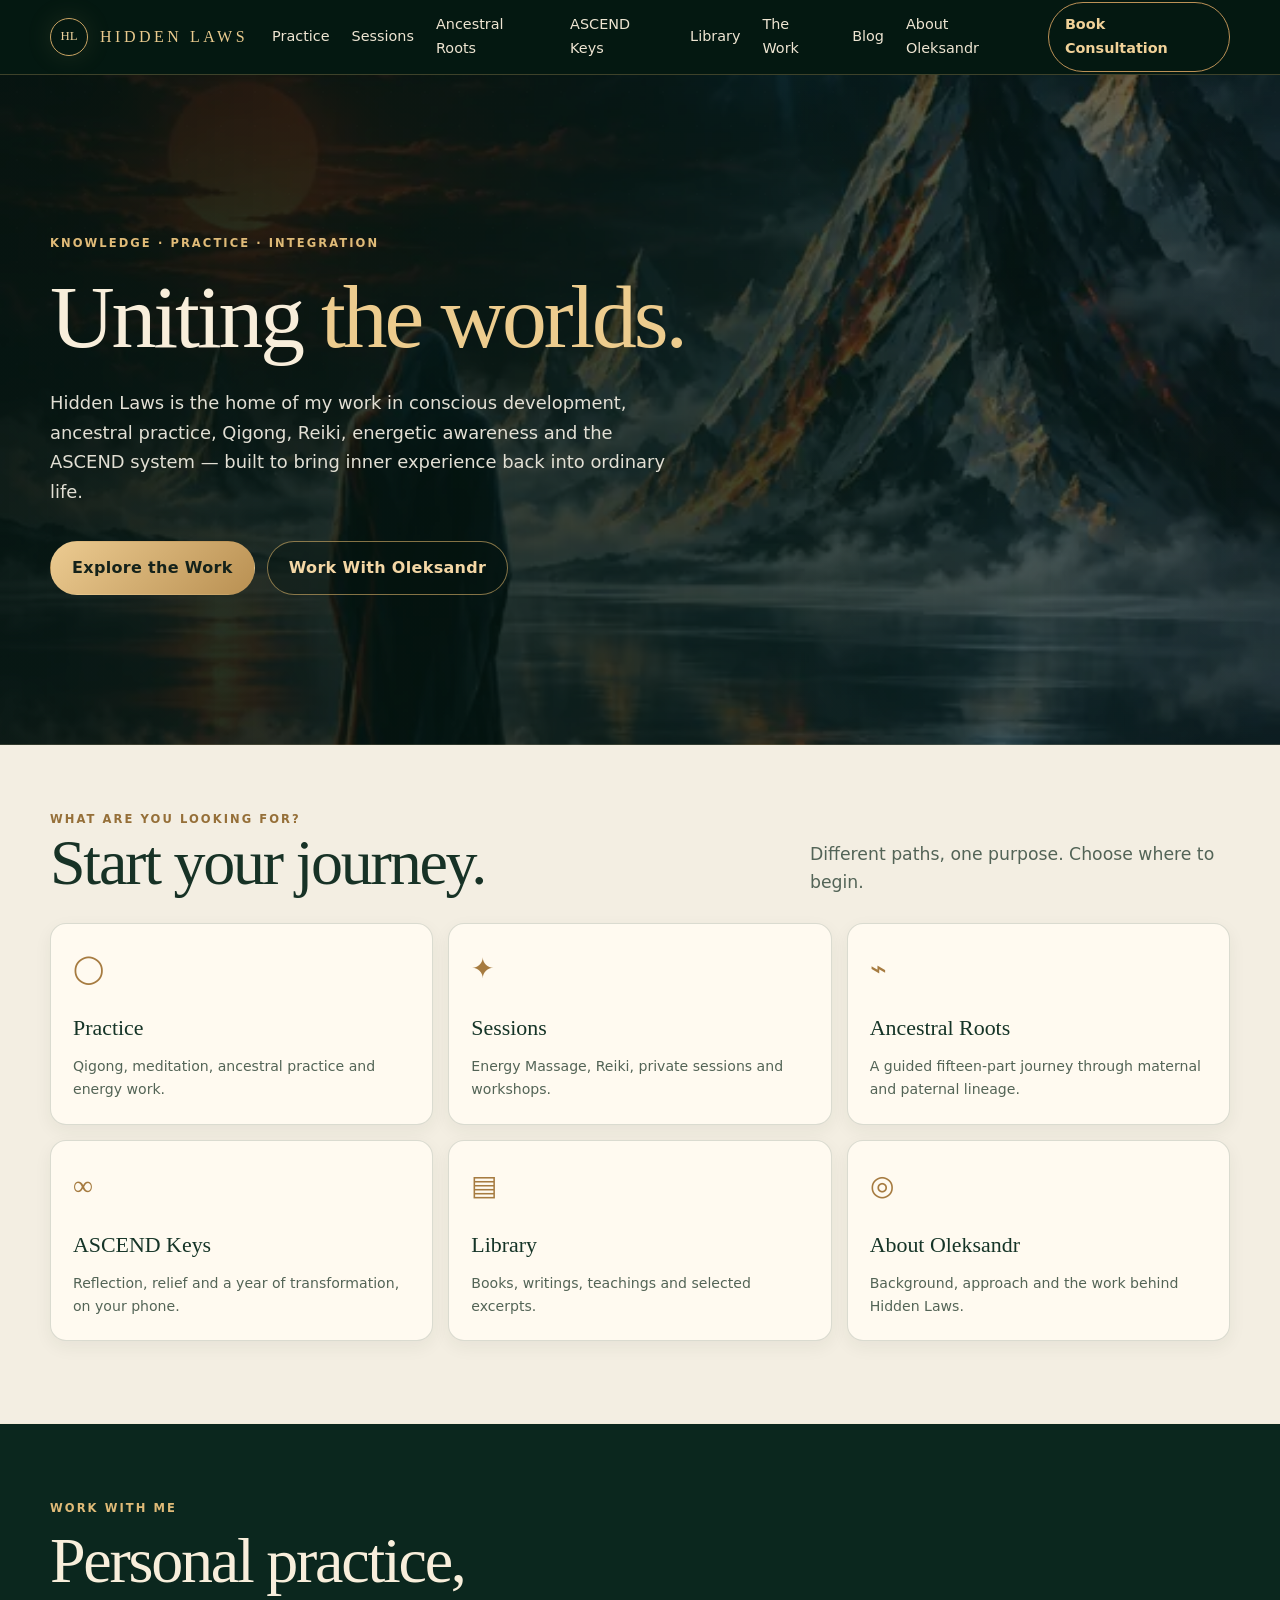
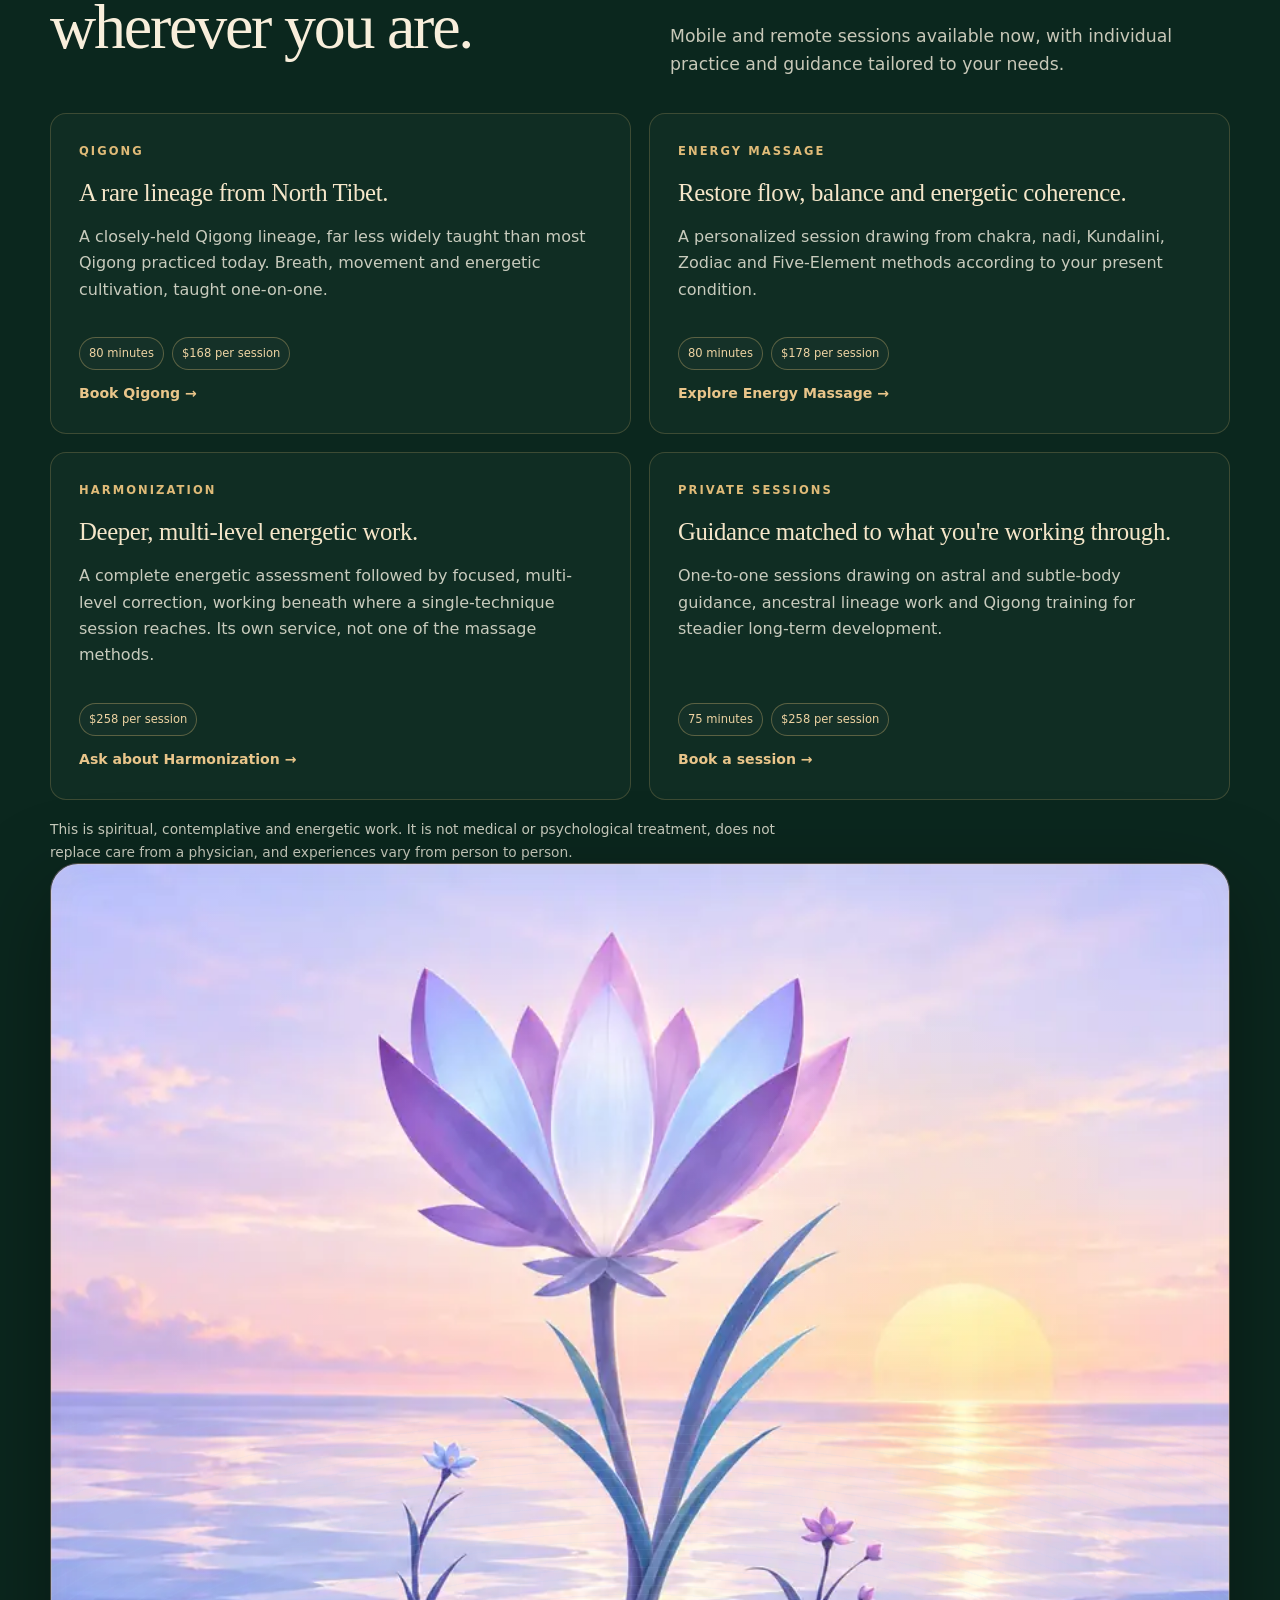
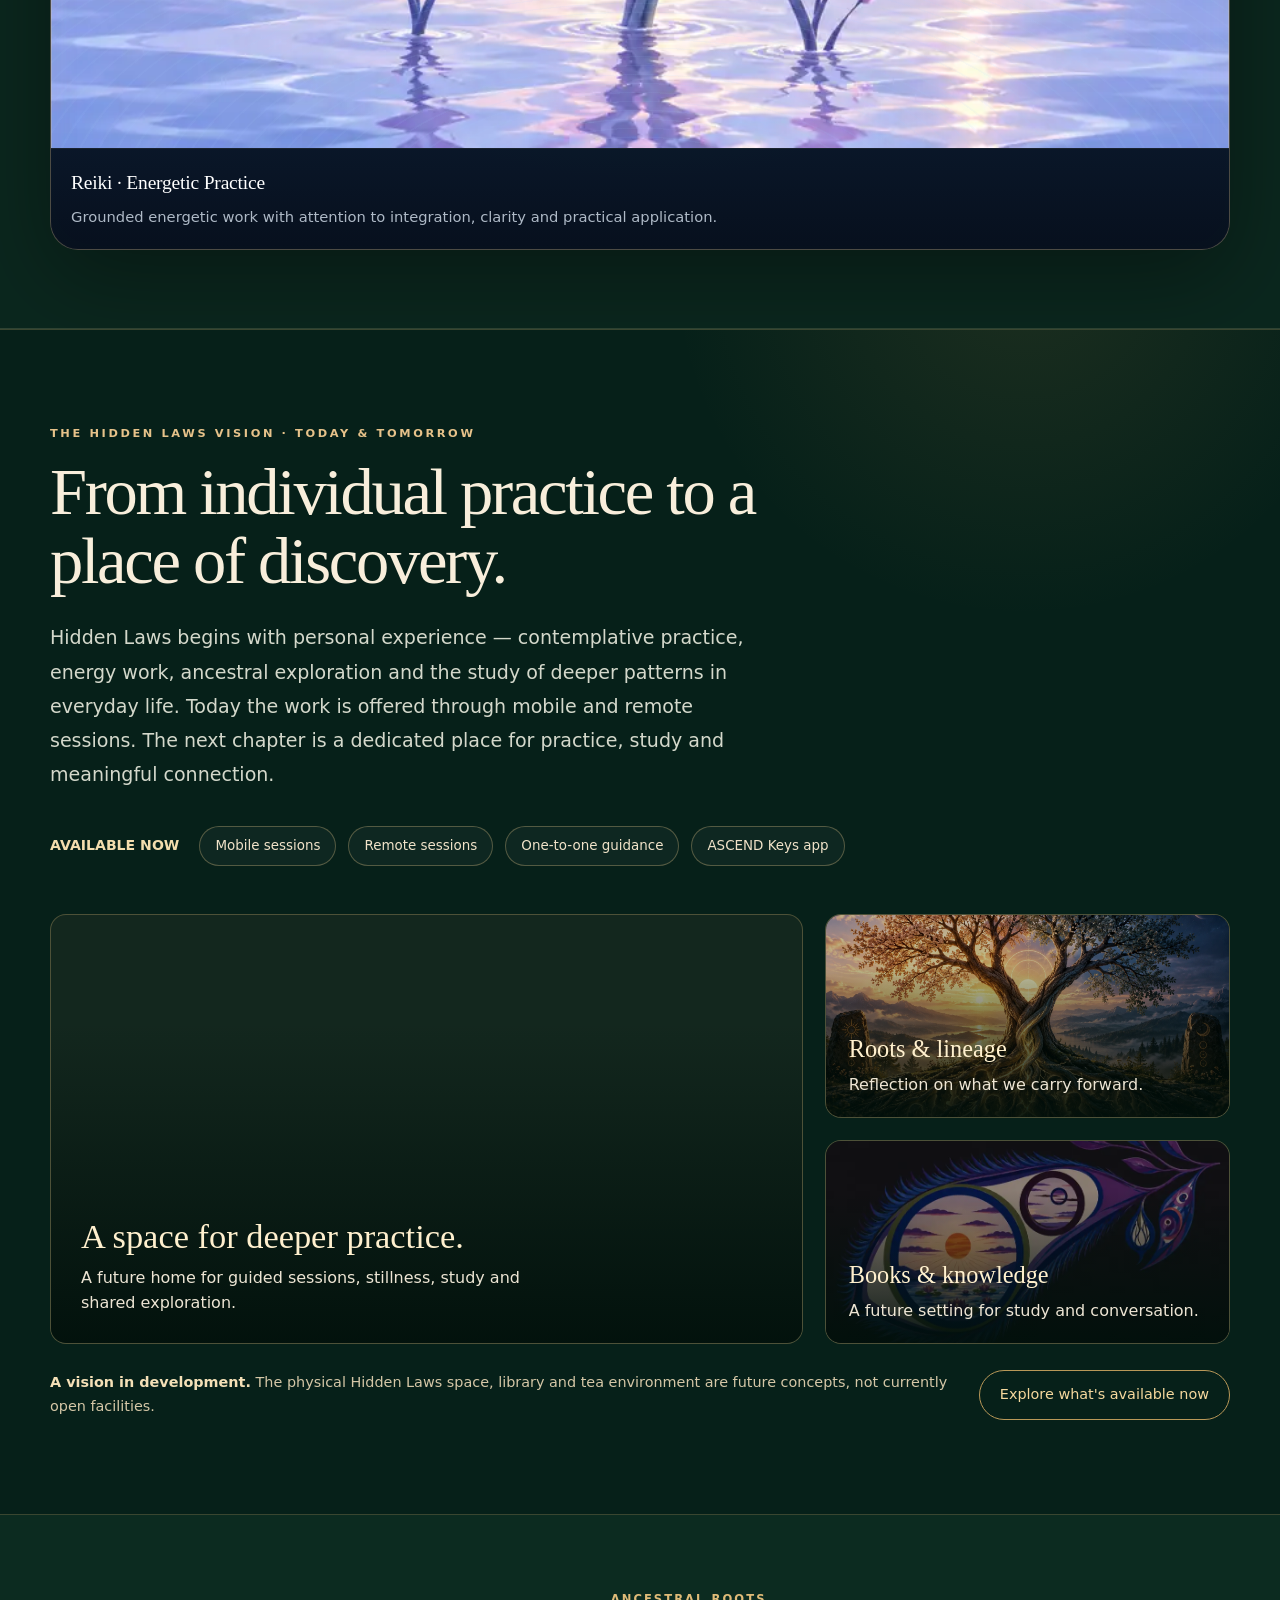
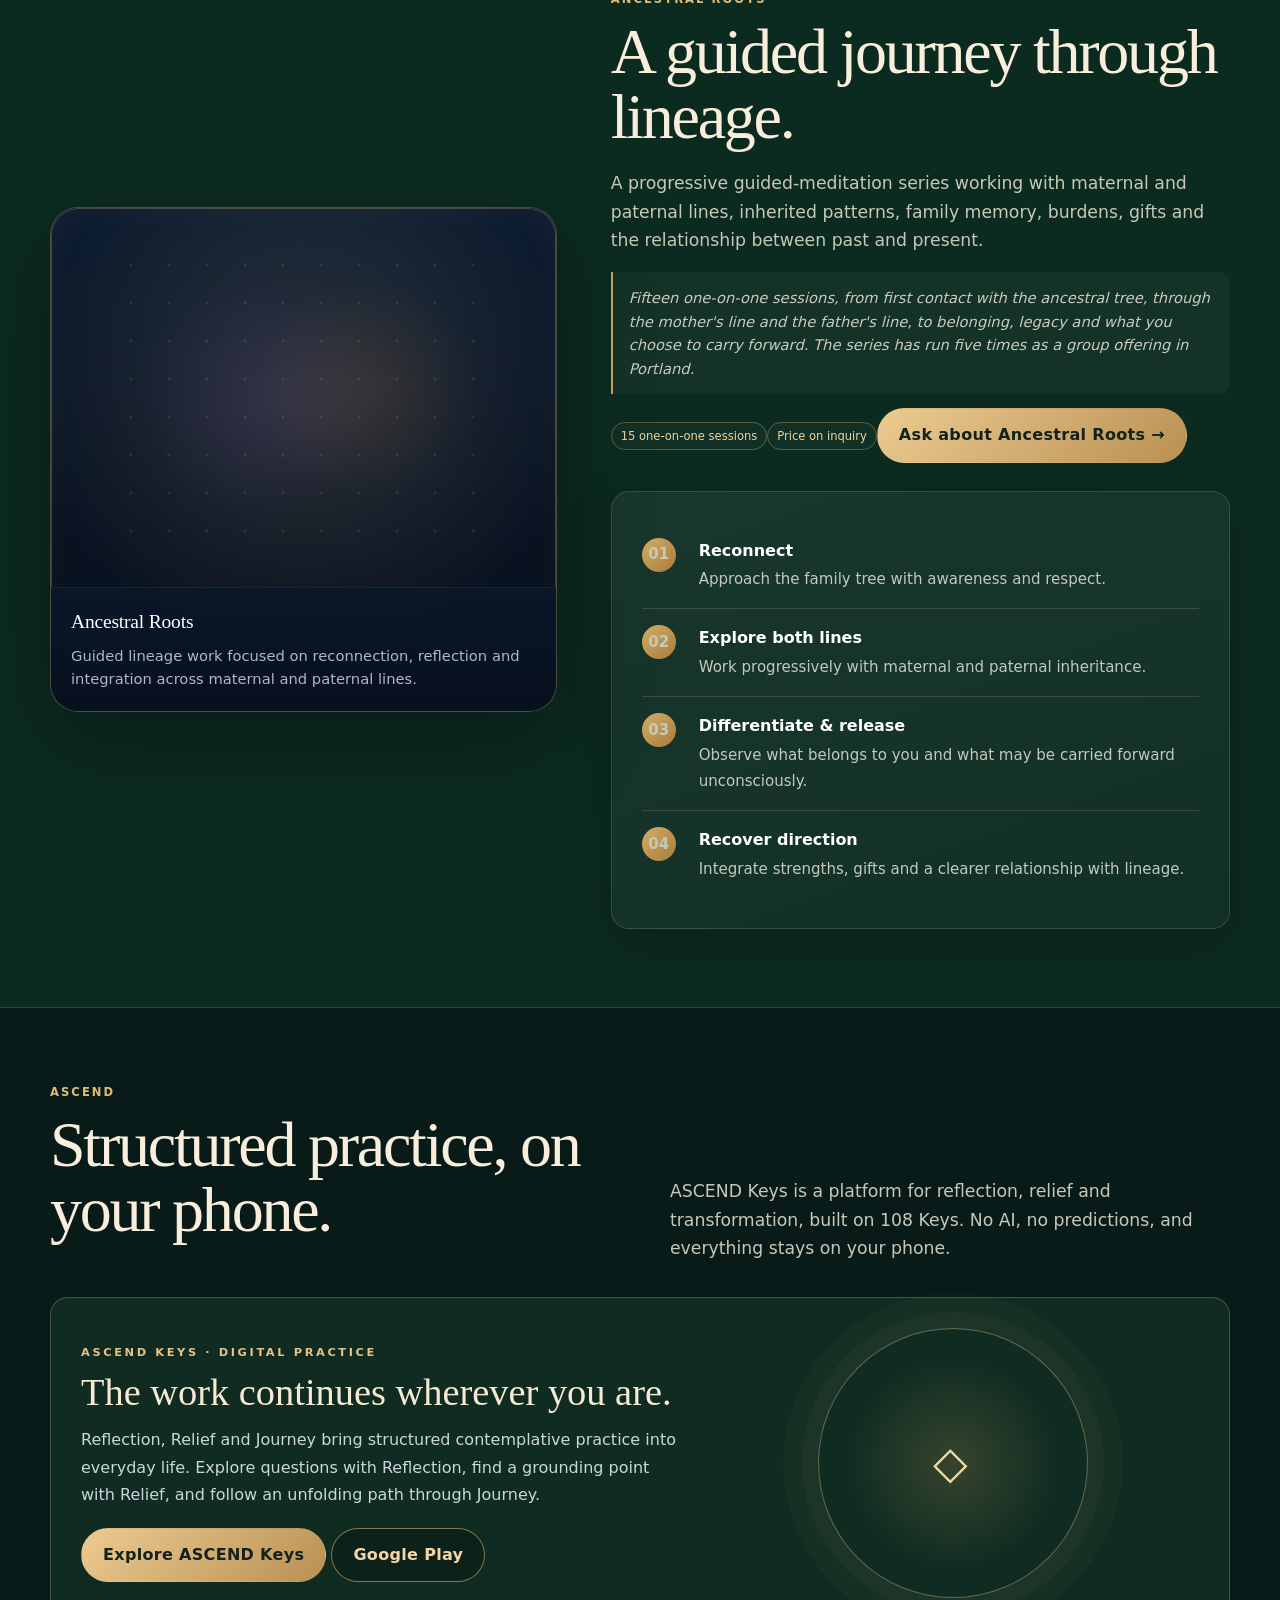
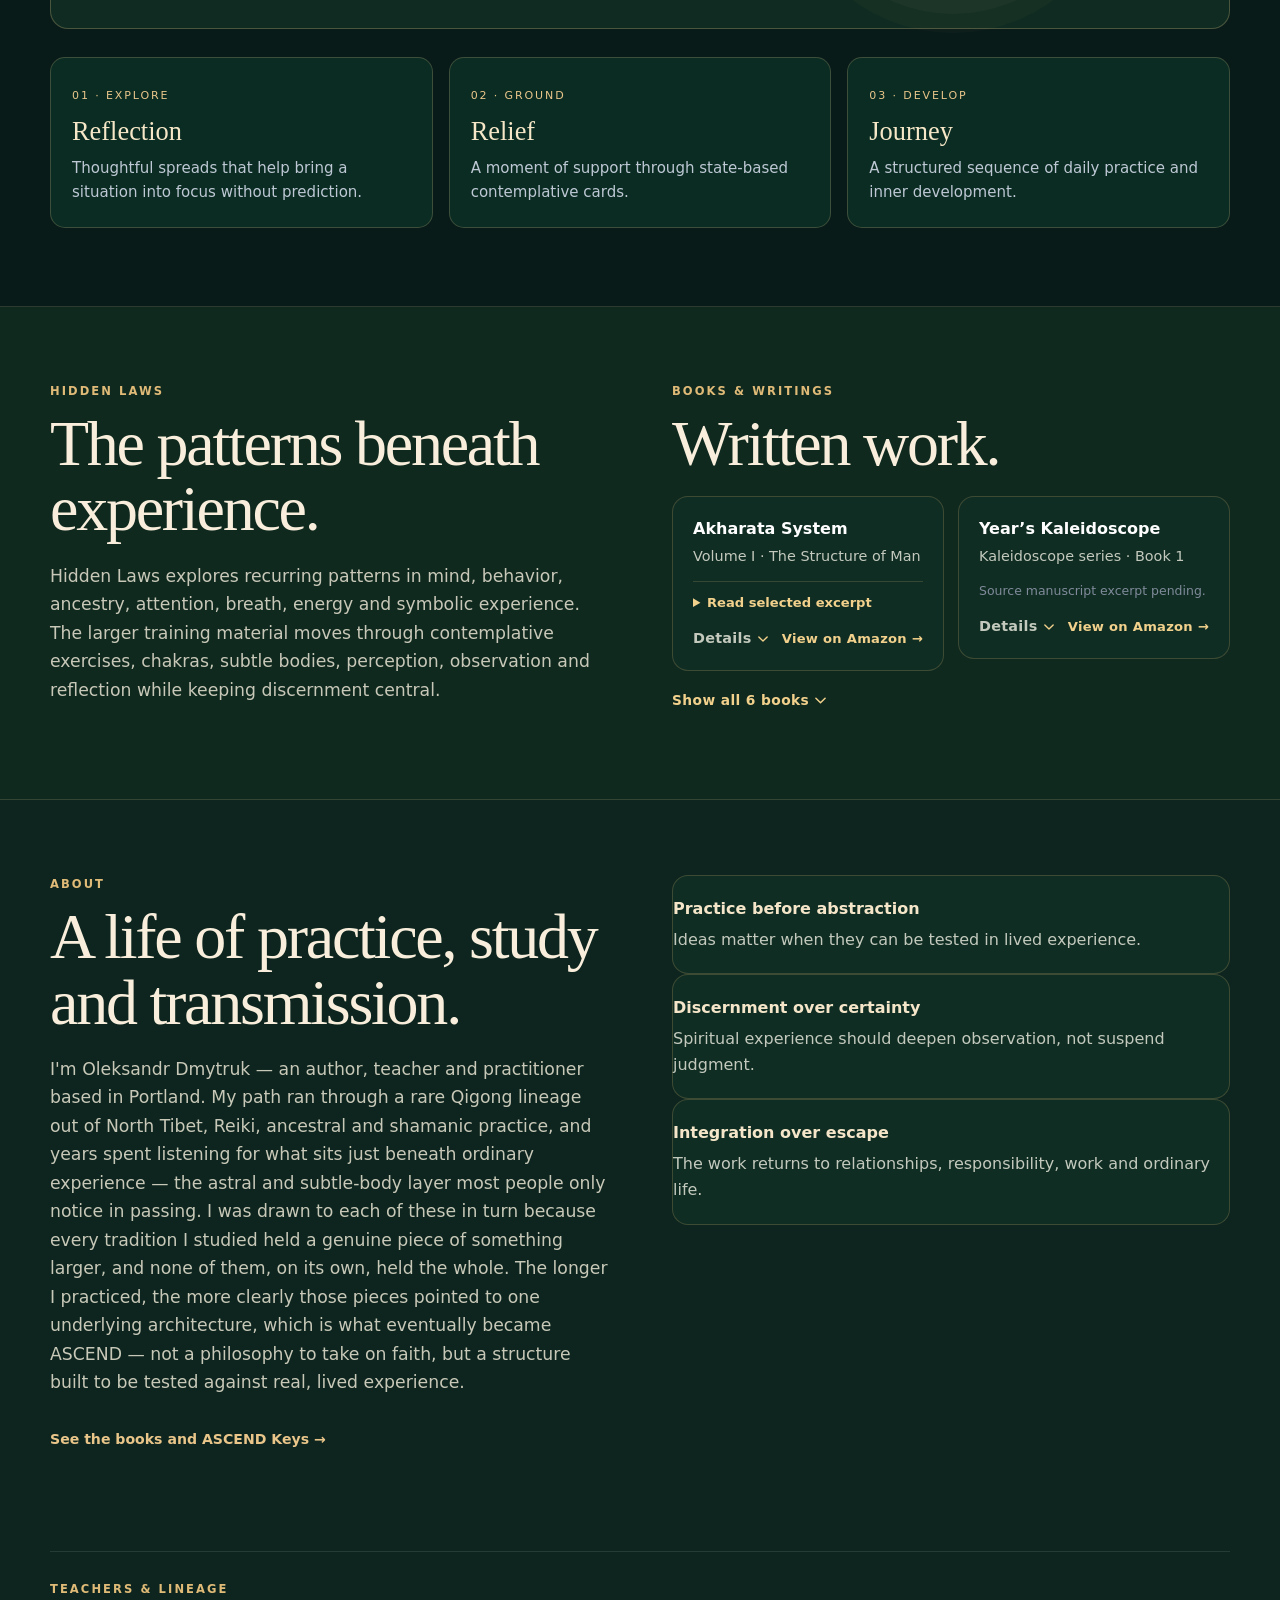
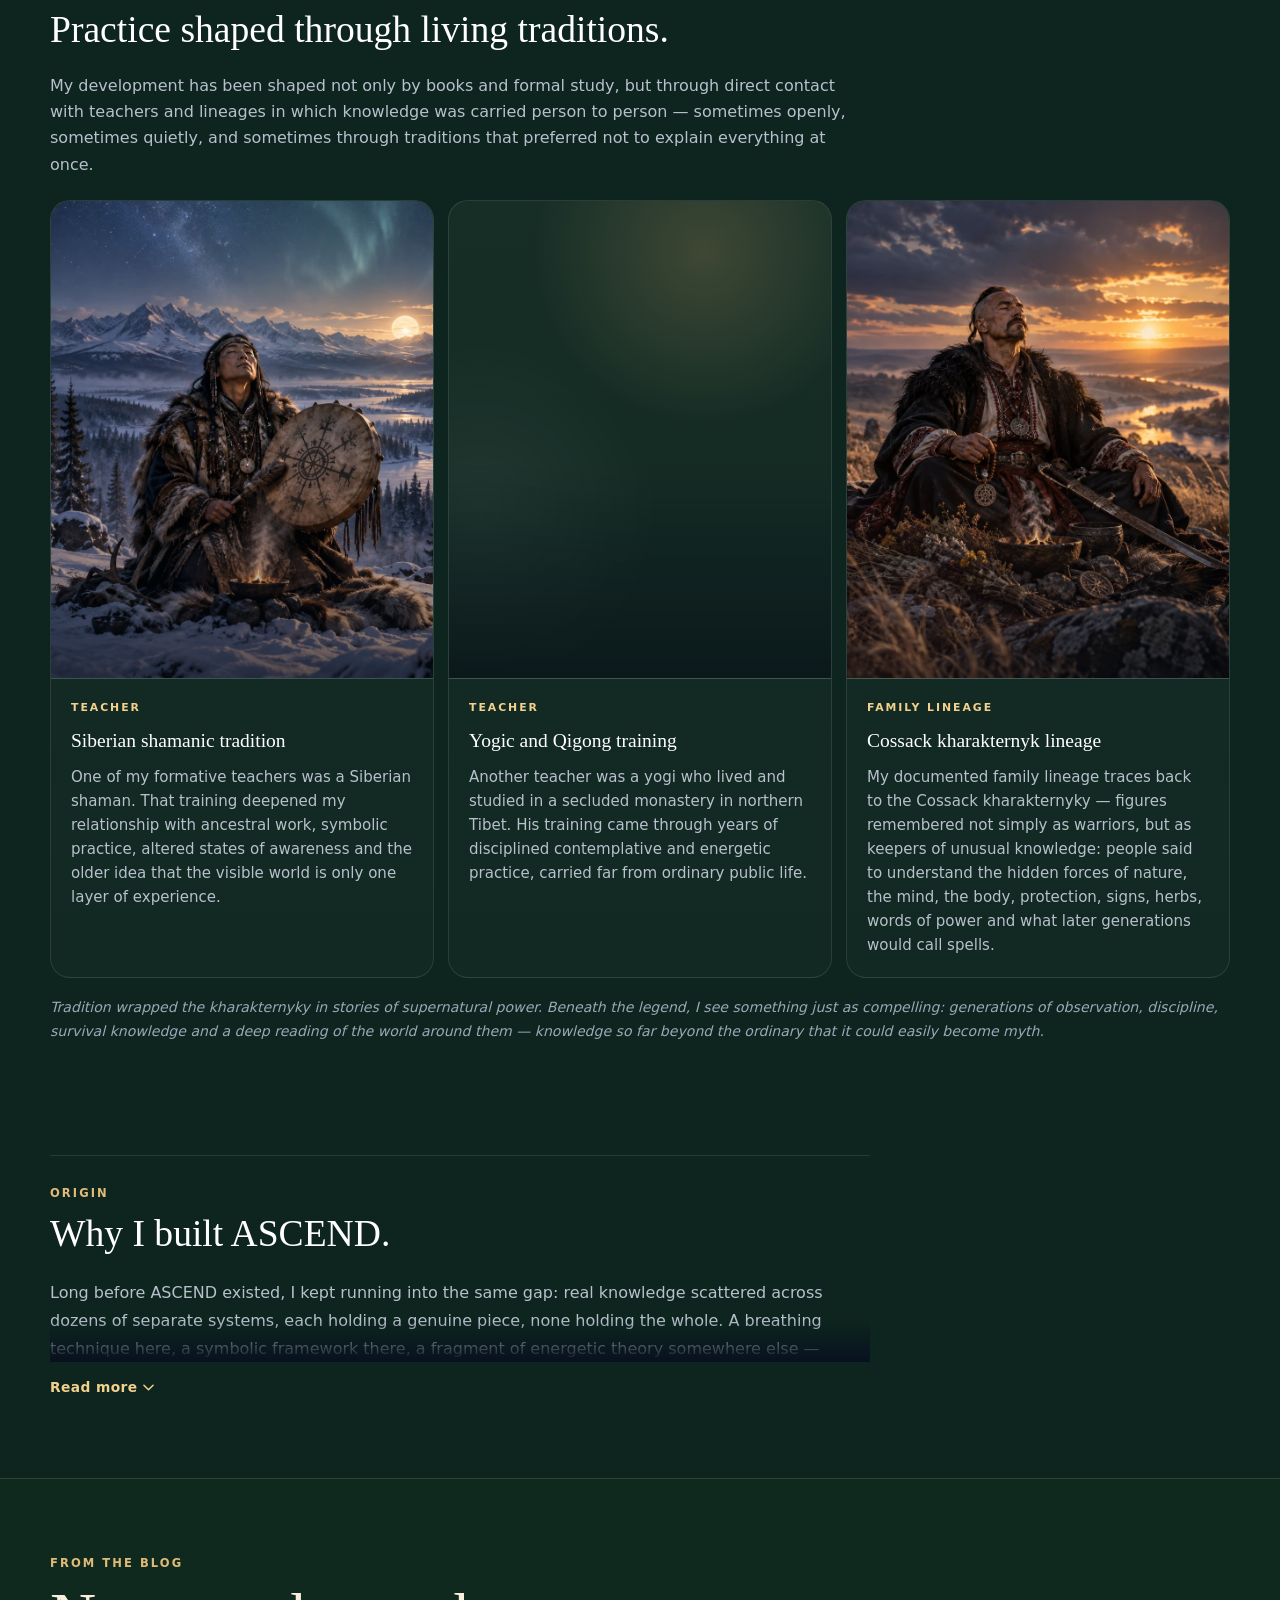
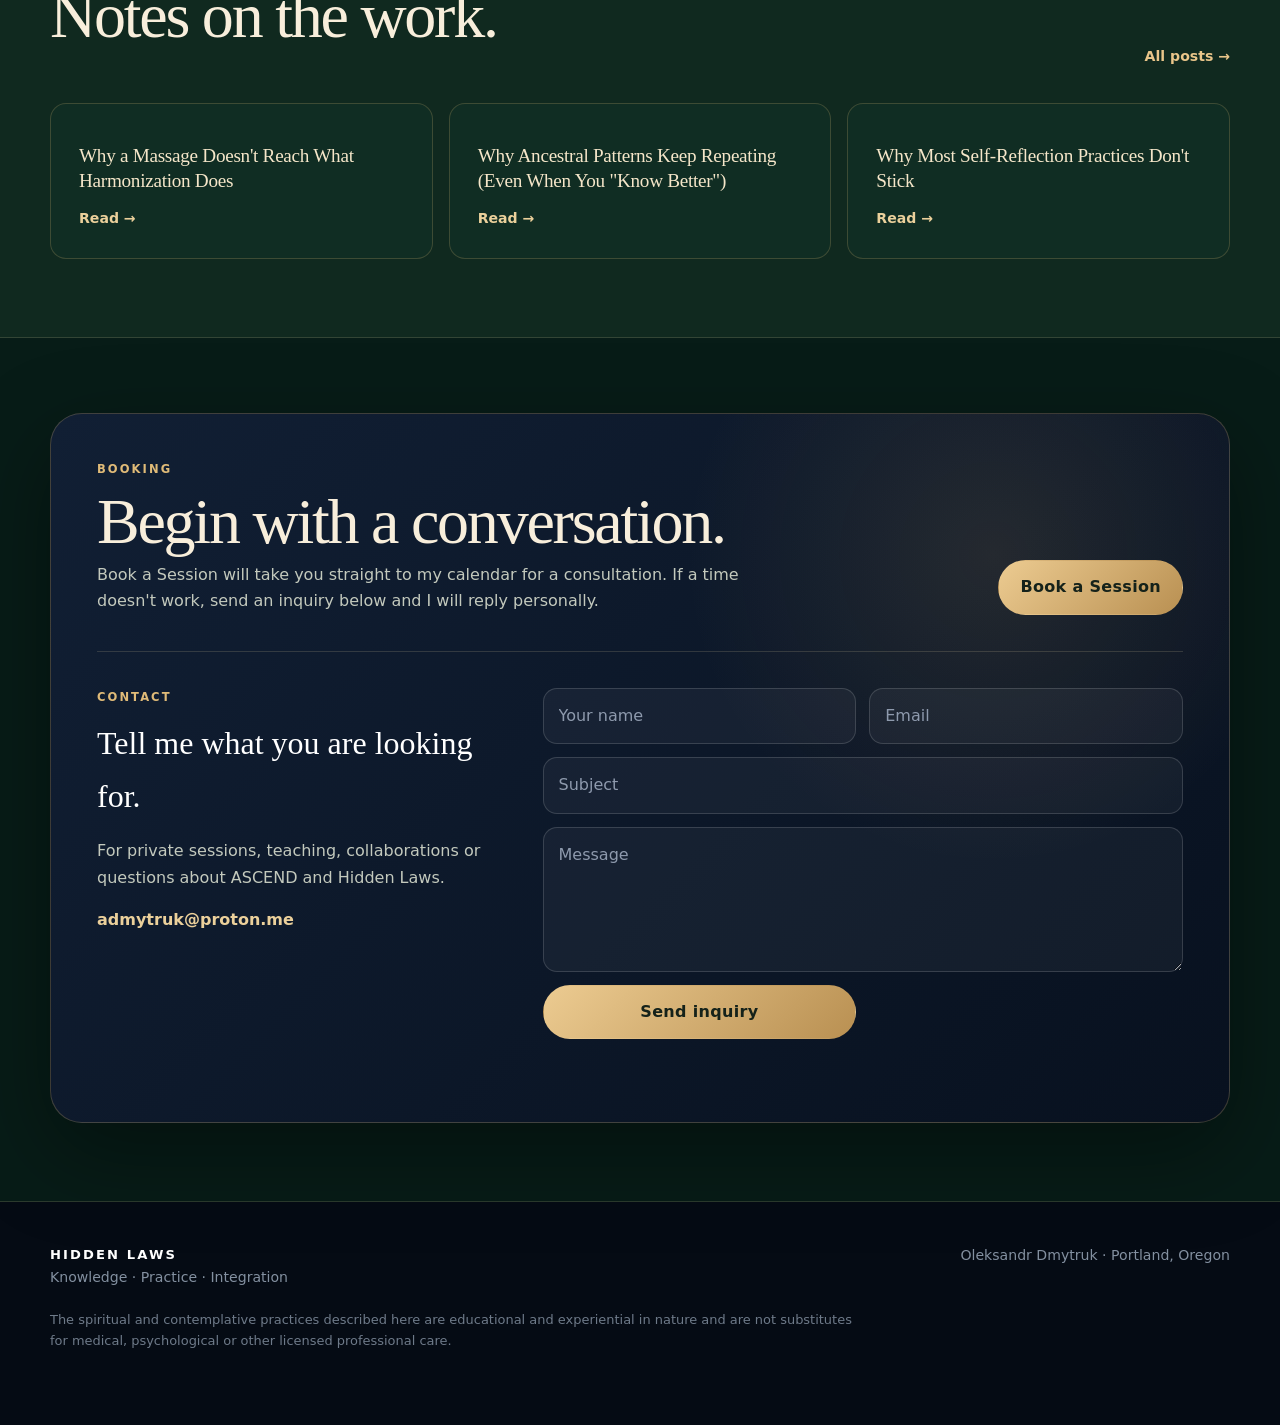
==== index.html @ 29008afe "Remove conflicting cinematic theme and motion layers; align layout with approved presentation design" ====
<!doctype html>
<html lang="en">
<head>
<script async src="https://www.googletagmanager.com/gtm.js?id=GTM-NLMQ6MXS"></script>
<script>
  window.dataLayer = window.dataLayer || [];
  function gtag(){dataLayer.push(arguments);}
  gtag('js', new Date());
</script>
<meta charset="utf-8">
<meta name="viewport" content="width=device-width,initial-scale=1,maximum-scale=1,user-scalable=no,viewport-fit=cover">
<title>Hidden Laws — Oleksandr Dmytruk</title>
<meta name="description" content="Hidden Laws is the home of Oleksandr Dmytruk's work in ASCEND, ancestral practice, Qigong, Reiki, energetic work, books and private sessions.">
<meta name="theme-color" content="#08111f">
<meta name="robots" content="index,follow">
<link rel="canonical" href="https://hidden-laws.com/">
<meta property="og:title" content="Hidden Laws — Uniting the Worlds">
<meta property="og:description" content="Knowledge, practice and integration across ASCEND, ancestral work, Qigong, Reiki, energetic practice and spiritual teaching.">
<meta property="og:type" content="website">
<meta property="og:url" content="https://hidden-laws.com/">
<meta property="og:image" content="https://hidden-laws.com/assets/social/og-image.jpg">
<meta property="og:image:width" content="1199">
<meta property="og:image:height" content="630">
<meta name="twitter:card" content="summary_large_image">
<meta name="twitter:title" content="Hidden Laws — Uniting the Worlds">
<meta name="twitter:description" content="Knowledge, practice and integration across ASCEND, ancestral work, Qigong, Reiki, energetic practice and spiritual teaching.">
<meta name="twitter:image" content="https://hidden-laws.com/assets/social/og-image.jpg">
<style>
:root{--night:#08111f;--night2:#0d1c30;--night3:#132a45;--ink:#f7f0df;--muted:#b7c0cc;--gold:#d4ae67;--gold2:#f2d18c;--violet:#7250a7;--blue:#244f7b;--line:rgba(212,174,103,.24);--line2:rgba(255,255,255,.10);--glass:rgba(14,29,48,.66);--shadow:0 28px 90px rgba(0,0,0,.34);--max:1180px;--radius:28px}
*{box-sizing:border-box}html{scroll-behavior:smooth;scroll-padding-top:82px;overflow-x:hidden}body{margin:0;background:radial-gradient(circle at 80% 5%,rgba(114,80,167,.14),transparent 28%),radial-gradient(circle at 12% 22%,rgba(36,79,123,.12),transparent 26%),var(--night);color:var(--ink);font-family:Inter,ui-sans-serif,system-ui,-apple-system,BlinkMacSystemFont,"Segoe UI",sans-serif;line-height:1.65;-webkit-font-smoothing:antialiased;overflow-x:hidden}a{color:inherit;text-decoration:none}button,input,textarea{font:inherit}.wrap{width:min(var(--max),calc(100% - 42px));margin:auto}.skip{position:absolute;left:-9999px}.skip:focus{left:16px;top:12px;z-index:1000;background:#fff;color:#000;padding:10px 14px;border-radius:10px}:focus-visible{outline:3px solid rgba(242,209,140,.6);outline-offset:3px}
header{position:sticky;top:0;z-index:60;background:rgba(8,17,31,.78);backdrop-filter:blur(18px);border-bottom:1px solid var(--line2)}nav{min-height:74px;display:flex;align-items:center;justify-content:space-between;gap:24px}.brand{display:flex;align-items:center;gap:12px;font-weight:820;letter-spacing:.18em;font-size:.84rem;color:#fff;white-space:nowrap}.brand-mark{width:30px;height:30px;border:1px solid rgba(242,209,140,.6);border-radius:50%;display:grid;place-items:center;color:var(--gold2);font-size:.68rem;letter-spacing:0;box-shadow:0 0 28px rgba(212,174,103,.12)}.navlinks{display:flex;align-items:center;gap:22px;font-size:.9rem;color:#c9d1dc}.navlinks a{padding:10px 0;position:relative}.navlinks a:after{content:"";position:absolute;left:0;right:100%;bottom:5px;height:1px;background:var(--gold2);transition:.2s}.navlinks a:hover:after{right:0}.nav-cta{border:1px solid rgba(242,209,140,.42);padding:10px 16px!important;border-radius:999px;color:var(--gold2);font-weight:760}.nav-cta:after{display:none!important}.menu{display:none;border:1px solid var(--line);background:rgba(255,255,255,.04);color:#fff;border-radius:12px;padding:10px 12px;font-weight:760}
.hero{position:relative;min-height:calc(100vh - 74px);display:grid;align-items:center;padding:88px 0 82px;overflow:hidden;border-bottom:1px solid var(--line2);background:radial-gradient(circle at 72% 28%,rgba(212,174,103,.12),transparent 20%),radial-gradient(circle at 78% 38%,rgba(57,91,139,.25),transparent 34%),linear-gradient(180deg,#07101e,#0a1627 72%,#0b1728)}.hero:before{content:"";position:absolute;inset:0;background-image:radial-gradient(circle,rgba(255,255,255,.28) 1px,transparent 1.2px);background-size:34px 34px;opacity:.18;mask-image:linear-gradient(to bottom,black,transparent 82%)}.hero-grid{display:grid;grid-template-columns:minmax(0,1.12fr) minmax(320px,.88fr);gap:68px;align-items:center;position:relative;z-index:1}.kicker,.eyebrow,.tag{font-size:.72rem;text-transform:uppercase;letter-spacing:.2em;font-weight:820;color:var(--gold2)}.hero h1{font-family:Georgia,"Times New Roman",serif;font-size:clamp(4.3rem,8.5vw,8rem);line-height:.88;letter-spacing:-.045em;font-weight:400;margin:18px 0 26px;max-width:830px;color:#fff}.hero h1 span{display:block;color:var(--gold2)}.lead{font-size:clamp(1.08rem,1.75vw,1.31rem);color:#bdc6d2;max-width:720px;margin:0}.hero-actions{display:flex;gap:12px;flex-wrap:wrap;margin-top:34px}.btn{display:inline-flex;align-items:center;justify-content:center;min-height:50px;padding:13px 21px;border:1px solid var(--gold);border-radius:999px;color:var(--gold2);font-weight:790;letter-spacing:.02em;background:transparent;cursor:pointer;transition:transform .2s,box-shadow .2s,background .2s}.btn:hover{transform:translateY(-2px);box-shadow:0 14px 34px rgba(0,0,0,.28)}.btn.primary{background:linear-gradient(135deg,#d4ae67,#b78d43);border-color:transparent;color:#101722}.btn.light{background:rgba(255,255,255,.06);border-color:rgba(255,255,255,.16);color:#fff}
.hero-art{position:relative;min-height:470px;display:grid;place-items:center}.orbit{position:relative;width:min(420px,88vw);aspect-ratio:1;border-radius:50%;border:1px solid rgba(242,209,140,.2);display:grid;place-items:center;background:radial-gradient(circle,rgba(212,174,103,.12),rgba(19,42,69,.23) 48%,transparent 70%);box-shadow:0 0 90px rgba(36,79,123,.24)}.orbit:before,.orbit:after{content:"";position:absolute;border-radius:50%;border:1px solid rgba(242,209,140,.30)}.orbit:before{inset:12%}.orbit:after{inset:27%;border-style:dashed}.orbit-core{width:42%;aspect-ratio:1;border-radius:50%;background:radial-gradient(circle at 42% 38%,#274c72,#0d1b2d 72%);display:grid;place-items:center;color:#fff;text-align:center;box-shadow:0 0 64px rgba(212,174,103,.16),inset 0 0 30px rgba(255,255,255,.03)}.orbit-core strong{display:block;font-family:Georgia,serif;font-size:2.25rem;font-weight:400;letter-spacing:-.04em}.orbit-core span{display:block;font-size:.65rem;text-transform:uppercase;letter-spacing:.2em;color:var(--gold2);margin-top:2px}.orbit-label{position:absolute;font-size:.66rem;text-transform:uppercase;letter-spacing:.15em;color:#d7deea;font-weight:800;background:rgba(8,17,31,.82);padding:6px 9px;border-radius:999px;border:1px solid rgba(242,209,140,.18)}.ol1{top:7%;left:50%;transform:translateX(-50%)}.ol2{right:-2%;top:48%}.ol3{bottom:8%;left:49%;transform:translateX(-50%)}.ol4{left:-4%;top:48%}
.trust{border-bottom:1px solid var(--line2);background:rgba(255,255,255,.015)}.trust-row{min-height:78px;display:flex;align-items:center;justify-content:space-between;gap:18px;flex-wrap:wrap}.trust-row span{font-size:.76rem;letter-spacing:.11em;text-transform:uppercase;color:#8f9cac}section{padding:96px 0;border-bottom:1px solid var(--line2);position:relative}.dark{background:linear-gradient(180deg,#091421,#0c1d31);color:#fff}.soft{background:linear-gradient(180deg,#0c1a2b,#0b1728)}h2{font-family:Georgia,"Times New Roman",serif;font-size:clamp(2.7rem,5vw,4.9rem);line-height:1.02;letter-spacing:-.035em;font-weight:400;margin:10px 0 20px;color:#fff}.intro{max-width:820px;color:var(--muted);font-size:1.08rem}.statement{font-family:Georgia,serif;font-size:clamp(2rem,4.2vw,3.7rem);line-height:1.14;letter-spacing:-.025em;font-weight:400;max-width:1010px;margin:14px 0 24px;color:#fff}.split{display:grid;grid-template-columns:1fr 1fr;gap:64px;align-items:start}.stack{display:grid;gap:0}.principle{padding:20px 0;border-top:1px solid var(--line2)}.principle strong{display:block;font-size:1rem;margin-bottom:4px;color:#fff}.principle span{color:var(--muted)}.section-head{display:flex;justify-content:space-between;gap:32px;align-items:end;margin-bottom:34px}.section-head .intro{max-width:560px;margin:0}.grid3{display:grid;grid-template-columns:repeat(3,1fr);gap:18px}.grid2{display:grid;grid-template-columns:repeat(2,1fr);gap:18px}.card{position:relative;padding:28px;border:1px solid var(--line2);border-radius:var(--radius);background:var(--glass);backdrop-filter:blur(22px) saturate(160%);-webkit-backdrop-filter:blur(22px) saturate(160%);box-shadow:var(--shadow),inset 0 1px 0 rgba(255,255,255,.08);overflow:hidden}.card:before{content:"";position:absolute;inset:0 0 auto 0;height:2px;background:linear-gradient(90deg,var(--gold2),transparent 70%);opacity:.7}.card h3{font-family:Georgia,serif;font-size:1.55rem;letter-spacing:-.015em;font-weight:400;margin:12px 0 10px;color:#fff}.card p{color:var(--muted);margin:0 0 20px}.card .meta{display:flex;gap:8px;flex-wrap:wrap;margin-top:auto}.pill{font-size:.72rem;padding:6px 9px;border-radius:999px;border:1px solid var(--line);color:#c8d1dc;background:rgba(255,255,255,.025)}.card-link{display:inline-flex;align-items:center;gap:8px;margin-top:3px;font-size:.88rem;font-weight:800;color:var(--gold2)}.card-link:hover{text-decoration:underline}.field-note{margin:14px 0;padding:14px 16px;border-left:2px solid var(--gold);background:rgba(255,255,255,.035);border-radius:0 12px 12px 0;color:var(--muted);font-size:.92rem;font-style:italic;line-height:1.6}
.art-slot{position:relative;min-height:360px;border:1px solid var(--line);border-radius:var(--radius);overflow:hidden;background:radial-gradient(circle at 50% 40%,rgba(212,174,103,.14),transparent 50%),linear-gradient(145deg,#132945,#091522);box-shadow:var(--shadow);display:grid;place-items:center}.art-slot .glyph{width:180px;aspect-ratio:1;border-radius:50%;border:1px solid rgba(242,209,140,.34);display:grid;place-items:center;color:var(--gold2);font-family:Georgia,serif;font-size:3rem;box-shadow:0 0 60px rgba(212,174,103,.12)}.art-note{position:absolute;bottom:18px;left:20px;right:20px;font-size:.78rem;letter-spacing:.12em;text-transform:uppercase;color:#99a7b9}
.ancestral{display:grid;grid-template-columns:.9fr 1.1fr;gap:54px;align-items:center}.ancestral-map{padding:30px;border-radius:var(--radius);background:linear-gradient(160deg,rgba(255,255,255,.06),rgba(255,255,255,.025));border:1px solid var(--line2);box-shadow:var(--shadow)}.path-step{display:grid;grid-template-columns:42px 1fr;gap:15px;padding:16px 0;border-top:1px solid var(--line2)}.path-step:first-child{border-top:0}.step-no{width:34px;height:34px;border-radius:50%;display:grid;place-items:center;background:linear-gradient(135deg,#d4ae67,#a77c39);color:#101722;font-size:.76rem;font-weight:800}.path-step strong{display:block;margin-bottom:2px;color:#fff}.path-step span{color:var(--muted);font-size:.94rem}.books{display:grid;grid-template-columns:repeat(2,1fr);gap:14px}.book{position:relative;padding:19px 20px;border-left:2px solid var(--gold);background:rgba(255,255,255,.035);border-radius:0 15px 15px 0}.book strong{display:block;color:#fff}.book span{color:var(--muted);font-size:.9rem}.booking-shell{padding:46px;border-radius:32px;background:radial-gradient(circle at 80% 20%,rgba(212,174,103,.12),transparent 28%),linear-gradient(135deg,#111f34,#08111f);color:#fff;box-shadow:0 30px 90px rgba(0,0,0,.38);border:1px solid var(--line)}.booking-top{display:grid;grid-template-columns:1fr auto;gap:32px;align-items:end}.booking-top h2{margin-bottom:8px}.booking-top p{color:var(--muted);max-width:700px;margin:0}.contact-grid{display:grid;grid-template-columns:.78fr 1.22fr;gap:36px;margin-top:36px;padding-top:36px;border-top:1px solid var(--line2)}.contact-copy p{color:var(--muted)}.contact-copy a{color:var(--gold2);font-weight:760}.form{display:grid;grid-template-columns:1fr 1fr;gap:13px}.form .full{grid-column:1/-1}.form input,.form textarea{width:100%;background:rgba(255,255,255,.045);color:#fff;border:1px solid rgba(255,255,255,.15);border-radius:14px;padding:14px 15px;outline:none}.form input::placeholder,.form textarea::placeholder{color:#8e9aad}.form textarea{min-height:145px;resize:vertical}.form input:focus,.form textarea:focus{border-color:var(--gold2);box-shadow:0 0 0 3px rgba(242,209,140,.10)}.status{min-height:24px;color:var(--gold2);font-size:.9rem}footer{padding:42px 0 60px;background:#050b14}.footer-grid{display:flex;justify-content:space-between;gap:24px;flex-wrap:wrap}.footer-title{font-weight:820;letter-spacing:.16em;font-size:.82rem;color:#fff}.small{font-size:.88rem;color:#8390a0}.disclaimer{max-width:820px;margin-top:20px;color:#6e7a89;font-size:.81rem}
@media(max-width:960px){.hero-grid{grid-template-columns:1fr;gap:28px}.hero-art{min-height:380px}.orbit{width:min(360px,85vw)}.section-head{display:block}.section-head .intro{margin-top:12px}.grid3{grid-template-columns:1fr 1fr}.split,.ancestral{grid-template-columns:1fr}.booking-top{grid-template-columns:1fr}.contact-grid{grid-template-columns:1fr}
/* The 9-item nav (now including Blog) + pill CTA stops fitting well before
   760px -- measured overflow (the CTA's right edge sitting past the
   viewport, "Ancestral Roots" wrapping) across a wide tablet range, which
   covers common tablet widths (iPad portrait included). Switching to the
   hamburger menu here, at 960px (widened from 940px once the Blog link
   pushed the natural fit point to the edge of that), instead
   of only below 760px, closes that gap. */
.menu{display:block}.navlinks{display:none;position:absolute;top:68px;left:14px;right:14px;flex-direction:column;align-items:stretch;gap:2px;background:var(--night);padding:12px;border:1px solid var(--line2);border-radius:18px;box-shadow:var(--shadow)}.navlinks.open{display:flex}.navlinks a{padding:12px 13px;border-radius:10px}.navlinks a:hover{background:rgba(255,255,255,.05)}.navlinks a:after{display:none}.nav-cta{text-align:center;background:linear-gradient(135deg,#d4ae67,#b78d43);color:#111827;border-color:transparent!important}}@media(max-width:760px){.wrap{width:calc(100% - 30px)}nav{min-height:68px}.brand{font-size:.74rem;letter-spacing:.14em}.brand-mark{width:27px;height:27px}.hero{min-height:auto;padding:72px 0 56px}.hero h1{font-size:clamp(3.45rem,16vw,5.4rem);line-height:.91}.lead{font-size:1.06rem}.hero-actions{display:grid;grid-template-columns:1fr;max-width:360px}.hero-actions .btn{width:100%}.hero-art{min-height:315px}.orbit{width:min(290px,82vw)}.orbit-core strong{font-size:1.8rem}.orbit-label{font-size:.57rem}.trust-row{padding:15px 0;justify-content:flex-start}.trust-row span{font-size:.66rem}section{padding:44px 0}h2{font-size:clamp(2rem,10vw,3.5rem)}.statement{font-size:clamp(1.75rem,9vw,2.7rem)}.grid2,.books{grid-template-columns:1fr}.split{gap:8px}.ascend-carousel-wrap{margin:0 -15px;padding:0 15px 6px}.grid3{display:flex;grid-template-columns:none;overflow-x:auto;scroll-snap-type:x mandatory;gap:14px;-webkit-overflow-scrolling:touch}.grid3::-webkit-scrollbar{display:none}.grid3>.card{flex:0 0 82%;scroll-snap-align:start}.ascend-carousel-wrap{position:relative}.ascend-carousel-wrap:after{content:"";position:absolute;top:0;right:0;bottom:6px;width:46px;background:linear-gradient(to right,transparent,#0a1929);pointer-events:none}.principle{padding:14px 0}.card{padding:23px}.booking-shell{padding:28px 20px}.form{grid-template-columns:1fr}.form .full{grid-column:auto}.art-slot{min-height:280px}}

/* Cinematic redesign layer */
:root{--gold:#c9a45d;--gold2:#f1cf8a}.hero{background:linear-gradient(90deg,rgba(3,12,22,.82),rgba(5,15,25,.30) 48%,rgba(52,29,9,.28)),radial-gradient(circle at 78% 38%,rgba(232,169,78,.25),transparent 31%),linear-gradient(135deg,#061522,#10283b 52%,#4a2e16)}.hero h1{font-size:clamp(3.8rem,7.5vw,7.2rem)}.hero h1 span{display:inline;color:#fff}.journey-grid{display:grid;grid-template-columns:repeat(6,1fr);gap:12px;margin-top:34px}.journey-card{min-height:250px;padding:24px 18px;border:1px solid var(--line2);background:var(--glass);backdrop-filter:blur(18px) saturate(150%);-webkit-backdrop-filter:blur(18px) saturate(150%);box-shadow:inset 0 1px 0 rgba(255,255,255,.08);display:flex;flex-direction:column;justify-content:flex-end;transition:.35s}.journey-card:hover{transform:translateY(-8px);border-color:var(--gold)}.journey-icon{font-family:Georgia,serif;font-size:2rem;color:var(--gold2);margin-bottom:auto}.journey-card h3{font-family:Georgia,serif;font-weight:400;letter-spacing:.08em;text-transform:uppercase}.journey-card p{color:var(--muted);font-size:.9rem}.axis-band{display:grid;grid-template-columns:repeat(4,1fr);gap:1px;background:var(--line2);border:1px solid var(--line2)}.axis-item{background:#07121d;padding:28px;text-align:center}.axis-item strong{display:block;letter-spacing:.14em;text-transform:uppercase;font-size:.78rem}.axis-item span{color:var(--muted);font-size:.88rem}.excerpt-btn{display:inline-block;margin-top:10px;color:var(--gold2);font-size:.82rem;font-weight:800}@media(max-width:1000px){.journey-grid{grid-template-columns:repeat(3,1fr)}}@media(max-width:650px){.journey-grid,.axis-band{grid-template-columns:1fr 1fr}.journey-card{min-height:190px}}.show-more-toggle{display:inline-flex;align-items:center;gap:6px;margin-top:18px;padding:0;border:0;background:none;color:#f2d18c;font-size:.86rem;font-weight:800;letter-spacing:.03em;cursor:pointer}.show-more-toggle:hover{color:#ffe0a3}.show-more-toggle svg{width:11px;height:11px;transition:transform .3s ease}.show-more-toggle[aria-expanded="true"] svg{transform:rotate(180deg)}

/* 2026-11 cleanup: stars band, services, blog */
.stars-band{position:relative;overflow:hidden;padding:clamp(88px,14vw,150px) 0;background:radial-gradient(120% 90% at 50% 100%,#13224a 0%,#081329 55%,#050b1c 100%);text-align:center;border-top:1px solid rgba(242,209,140,.14);border-bottom:1px solid rgba(242,209,140,.14)}
.stars-sky{position:absolute;inset:0;opacity:.9;background-image:radial-gradient(1.2px 1.2px at 12% 22%,#fff8e6 50%,transparent 51%),radial-gradient(1px 1px at 28% 68%,#f2d18c 50%,transparent 51%),radial-gradient(1.4px 1.4px at 44% 14%,#fff 50%,transparent 51%),radial-gradient(1px 1px at 61% 42%,#fff8e6 50%,transparent 51%),radial-gradient(1.6px 1.6px at 77% 18%,#f2d18c 50%,transparent 51%),radial-gradient(1px 1px at 86% 72%,#fff 50%,transparent 51%),radial-gradient(1.2px 1.2px at 6% 84%,#fff8e6 50%,transparent 51%),radial-gradient(1px 1px at 52% 88%,#f2d18c 50%,transparent 51%),radial-gradient(1.3px 1.3px at 93% 38%,#fff 50%,transparent 51%),radial-gradient(1px 1px at 35% 40%,#fff 50%,transparent 51%);background-size:340px 260px}
.stars-sky::after{content:'';position:absolute;inset:0;background-image:radial-gradient(2px 2px at 20% 30%,#fff 50%,transparent 51%),radial-gradient(1.6px 1.6px at 70% 60%,#f2d18c 50%,transparent 51%),radial-gradient(2.2px 2.2px at 40% 80%,#fff8e6 50%,transparent 51%),radial-gradient(1.8px 1.8px at 88% 12%,#fff 50%,transparent 51%),radial-gradient(1.4px 1.4px at 8% 55%,#f2d18c 50%,transparent 51%);background-size:220px 180px;opacity:.85}
.stars-line{position:relative;margin:0;font-family:Georgia,'Times New Roman',serif;font-weight:400;font-size:clamp(2.4rem,7vw,4.8rem);line-height:1.05;letter-spacing:-.01em;color:#f6e7c4;text-shadow:0 0 38px rgba(242,209,140,.28)}
@media (prefers-reduced-motion:no-preference){.stars-sky{animation:starDrift 90s linear infinite}@keyframes starDrift{from{background-position:0 0}to{background-position:340px 260px}}}
.services .card{display:flex;flex-direction:column}.services .card .meta{margin-top:auto;padding-top:14px}.services .card-link{margin-top:12px}
@media(max-width:640px){#start .journey-grid{grid-template-columns:1fr 1fr!important;gap:10px!important}#start .journey-card{min-height:190px!important}#start .journey-card h3{font-size:.95rem!important;letter-spacing:.12em!important}#start .journey-card p{display:none!important}}
.work-note{margin:18px 0 0;font-size:.86rem;color:rgba(232,226,212,.62);max-width:760px}
.grid3{display:grid;grid-template-columns:repeat(3,1fr);gap:16px}@media(max-width:820px){.grid3{grid-template-columns:1fr}}
.post{text-decoration:none;color:inherit;display:flex;flex-direction:column;justify-content:space-between;min-height:150px}.post h3{font-size:1.2rem;line-height:1.3}
</style>

<link rel="stylesheet" href="/unified-theme.css?v=20261122-emerald-3"></head>
<body>
<a class="skip" href="#main">Skip to content</a>
<header><div class="wrap"><nav><a class="brand" href="#top"><span class="brand-mark">HL</span><span>HIDDEN LAWS</span></a><button class="menu" id="menuBtn" type="button" aria-expanded="false" aria-controls="navlinks">Menu</button><div class="navlinks" id="navlinks"><a href="#practice">Practice</a><a href="#work">Sessions</a><a href="#ancestral">Ancestral Roots</a><a href="/ascend-keys">ASCEND Keys</a><a href="#teachings">Library</a><a href="/oleksandr-dmytruk.html">The Work</a><a href="/blog/">Blog</a><a href="#about">About Oleksandr</a><a class="nav-cta booking-link" href="https://cal.com/ascend-5vlj4z/consultation" target="_blank" rel="noopener">Book Consultation</a></div></nav></div></header>
<main id="main">
<section class="hero" id="top"><div class="wrap hero-grid"><div><div class="kicker" id="heroKicker">Knowledge · Practice · Integration</div><h1 id="heroTitle">Uniting <span>the worlds.</span></h1><p class="lead" id="heroLead">Hidden Laws is the home of my work in conscious development, ancestral practice, Qigong, Reiki, energetic awareness and the ASCEND system — built to bring inner experience back into ordinary life.</p><div class="hero-actions"><a class="btn primary" href="#start">Explore the Work</a><a class="btn" href="#work">Work With Oleksandr</a></div></div><div class="hero-art" aria-hidden="true"><div class="orbit"><div class="orbit-label ol1">Inner</div><div class="orbit-label ol2">Visible</div><div class="orbit-label ol3">Outer</div><div class="orbit-label ol4">Subtle</div><div class="orbit-core"><div><strong>HL</strong><span>Unite · Integrate</span></div></div></div></div></div></section>

<section id="start" class="dark"><div class="wrap"><div class="eyebrow">What are you looking for?</div><div class="section-head"><h2>Start your journey.</h2><p class="intro">Different paths, one purpose. Choose where to begin.</p></div><div class="journey-grid"><a class="journey-card" href="#practice"><div class="journey-icon">◯</div><h3>Practice</h3><p>Qigong, meditation, ancestral practice and energy work.</p></a><a class="journey-card" href="#work"><div class="journey-icon">✦</div><h3>Sessions</h3><p>Energy Massage, Reiki, private sessions and workshops.</p></a><a class="journey-card" href="#ancestral"><div class="journey-icon">⌁</div><h3>Ancestral Roots</h3><p>A guided fifteen-part journey through maternal and paternal lineage.</p></a><a class="journey-card" href="/ascend-keys"><div class="journey-icon">∞</div><h3>ASCEND Keys</h3><p>Reflection, relief and a year of transformation, on your phone.</p></a><a class="journey-card" href="#teachings"><div class="journey-icon">▤</div><h3>Library</h3><p>Books, writings, teachings and selected excerpts.</p></a><a class="journey-card" href="#about"><div class="journey-icon">◎</div><h3>About Oleksandr</h3><p>Background, approach and the work behind Hidden Laws.</p></a></div></div></section>

<section id="work" class="dark"><div class="wrap"><div class="section-head"><div><div class="eyebrow">Work With Me</div><h2>Personal practice, wherever you are.</h2></div><p class="intro">Mobile and remote sessions available now, with individual practice and guidance tailored to your needs.</p></div><div class="grid2 services">
<article class="card" id="practice"><div class="tag">Qigong</div><h3>A rare lineage from North Tibet.</h3><p>A closely-held Qigong lineage, far less widely taught than most Qigong practiced today. Breath, movement and energetic cultivation, taught one-on-one.</p><div class="meta"><span class="pill">80 minutes</span><span class="pill">$168 per session</span></div><a class="card-link" href="https://cal.com/ascend-5vlj4z/qigong-session" target="_blank" rel="noopener">Book Qigong →</a></article>
<article class="card"><div class="tag">Energy Massage</div><h3>Restore flow, balance and energetic coherence.</h3><p>A personalized session drawing from chakra, nadi, Kundalini, Zodiac and Five-Element methods according to your present condition.</p><div class="meta"><span class="pill">80 minutes</span><span class="pill">$178 per session</span></div><a class="card-link" href="/massage.html">Explore Energy Massage →</a></article>
<article class="card"><div class="tag">Harmonization</div><h3>Deeper, multi-level energetic work.</h3><p>A complete energetic assessment followed by focused, multi-level correction, working beneath where a single-technique session reaches. Its own service, not one of the massage methods.</p><div class="meta"><span class="pill">$258 per session</span></div><a class="card-link" href="mailto:admytruk@proton.me?subject=Harmonization%20Inquiry">Ask about Harmonization →</a></article>
<article class="card"><div class="tag">Private Sessions</div><h3>Guidance matched to what you're working through.</h3><p>One-to-one sessions drawing on astral and subtle-body guidance, ancestral lineage work and Qigong training for steadier long-term development.</p><div class="meta"><span class="pill">75 minutes</span><span class="pill">$258 per session</span></div><a class="card-link" href="https://cal.com/ascend-5vlj4z/private-session" target="_blank" rel="noopener">Book a session →</a></article>
</div><p class="work-note">This is spiritual, contemplative and energetic work. It is not medical or psychological treatment, does not replace care from a physician, and experiences vary from person to person.</p><div class="art-slot art-frame art-lotus" style="margin-top:18px"></div></div></section>
<section id="ancestral" class="soft"><div class="wrap ancestral"><div class="art-slot art-frame art-tree"><div class="glyph">⌁</div><div class="art-note">Ancestral Roots · lineage tree artwork placement</div></div><div><div class="eyebrow">Ancestral Roots</div><h2>A guided journey through lineage.</h2><p class="intro">A progressive guided-meditation series working with maternal and paternal lines, inherited patterns, family memory, burdens, gifts and the relationship between past and present.</p><p class="field-note">Fifteen one-on-one sessions, from first contact with the ancestral tree, through the mother's line and the father's line, to belonging, legacy and what you choose to carry forward. The series has run five times as a group offering in Portland.</p><div class="meta" style="margin-top:14px;align-items:center"><span class="pill">15 one-on-one sessions</span><span class="pill">Price on inquiry</span><a class="btn primary" href="mailto:admytruk@proton.me?subject=Ancestral%20Roots%20Inquiry">Ask about Ancestral Roots →</a></div><div class="ancestral-map" style="margin-top:28px"><div class="path-step"><span class="step-no">01</span><div><strong>Reconnect</strong><span>Approach the family tree with awareness and respect.</span></div></div><div class="path-step"><span class="step-no">02</span><div><strong>Explore both lines</strong><span>Work progressively with maternal and paternal inheritance.</span></div></div><div class="path-step"><span class="step-no">03</span><div><strong>Differentiate & release</strong><span>Observe what belongs to you and what may be carried forward unconsciously.</span></div></div><div class="path-step"><span class="step-no">04</span><div><strong>Recover direction</strong><span>Integrate strengths, gifts and a clearer relationship with lineage.</span></div></div></div></div></div></section>
<section id="ascend" class="dark"><div class="wrap"><div class="section-head"><div><div class="eyebrow">ASCEND</div><h2>Structured practice, on your phone.</h2></div><p class="intro">ASCEND Keys is a platform for reflection, relief and transformation, built on 108 Keys. No AI, no predictions, and everything stays on your phone.</p></div><div class="grid2"><article class="card" style="grid-column:1/-1"><div class="tag">ASCEND Keys</div><h3>Practice, not prediction.</h3><p>A 108-card structured self-reflection practice pairing breathing, meditation and grounded readings with five phases of inner growth.</p><div class="hero-actions" style="margin:18px 0 16px"><a class="btn primary" href="/ascend-keys">Explore ASCEND Keys</a><a class="btn" href="https://play.google.com/store/apps/details?id=com.ascend.keys26" target="_blank" rel="noopener">Open on Google Play</a></div></article></div></div></section>
<section id="teachings" class="soft"><div class="wrap split"><div><div class="eyebrow">Hidden Laws</div><h2>The patterns beneath experience.</h2><p class="intro">Hidden Laws explores recurring patterns in mind, behavior, ancestry, attention, breath, energy and symbolic experience. The larger training material moves through contemplative exercises, chakras, subtle bodies, perception, observation and reflection while keeping discernment central.</p></div><div><div class="eyebrow">Books & Writings</div><h2>Written work.</h2><div class="books"><div class="book"><strong>Akharata System</strong><span>Volume I · The Structure of Man</span></div><div class="book"><strong>Year’s Kaleidoscope</strong><span>Kaleidoscope series · Book 1</span></div></div></div></div></section>
<section id="about" class="soft"><div class="wrap split"><div><div class="eyebrow">About</div><h2 id="aboutTitle">A life of practice, study and transmission.</h2><p class="intro" id="aboutBody">I'm Oleksandr Dmytruk — an author, teacher and practitioner based in Portland. My path ran through a rare Qigong lineage out of North Tibet, Reiki, ancestral and shamanic practice, and years spent listening for what sits just beneath ordinary experience — the astral and subtle-body layer most people only notice in passing. I was drawn to each of these in turn because every tradition I studied held a genuine piece of something larger, and none of them, on its own, held the whole. The longer I practiced, the more clearly those pieces pointed to one underlying architecture, which is what eventually became ASCEND — not a philosophy to take on faith, but a structure built to be tested against real, lived experience.</p><a class="card-link" href="/oleksandr-dmytruk.html" style="margin-top:14px">See the books and ASCEND Keys →</a></div><div class="stack"><div class="principle"><strong>Practice before abstraction</strong><span>Ideas matter when they can be tested in lived experience.</span></div><div class="principle"><strong>Discernment over certainty</strong><span>Spiritual experience should deepen observation, not suspend judgment.</span></div><div class="principle"><strong>Integration over escape</strong><span>The work returns to relationships, responsibility, work and ordinary life.</span></div></div></div></section>
<section id="blog" class="dark"><div class="wrap"><div class="section-head"><div><div class="eyebrow">From the Blog</div><h2>Notes on the work.</h2></div><a class="card-link" href="/blog/">All posts →</a></div><div class="grid3 posts">
<a class="card post" href="/blog/why-massage-doesnt-reach-what-harmonization-does.html"><h3>Why a Massage Doesn't Reach What Harmonization Does</h3><span class="card-link">Read →</span></a>
<a class="card post" href="/blog/why-ancestral-patterns-keep-repeating.html"><h3>Why Ancestral Patterns Keep Repeating (Even When You "Know Better")</h3><span class="card-link">Read →</span></a>
<a class="card post" href="/blog/why-self-reflection-practices-dont-stick.html"><h3>Why Most Self-Reflection Practices Don't Stick</h3><span class="card-link">Read →</span></a>
</div></div></section>
<section id="booking" class="dark"><div class="wrap"><div class="booking-shell"><div class="booking-top"><div><div class="eyebrow">Booking</div><h2>Begin with a conversation.</h2><p id="bookingIntro">Book a Session will take you straight to my calendar for a consultation. If a time doesn't work, send an inquiry below and I will reply personally.</p></div><a class="btn primary booking-link" href="https://cal.com/ascend-5vlj4z/consultation" target="_blank" rel="noopener">Book a Session</a></div><div class="contact-grid" id="contact"><div class="contact-copy"><div class="eyebrow">Contact</div><h3 style="font-family:Georgia,serif;font-size:2rem;font-weight:400;margin:10px 0">Tell me what you are looking for.</h3><p>For private sessions, teaching, collaborations or questions about ASCEND and Hidden Laws.</p><p><a href="mailto:admytruk@proton.me">admytruk@proton.me</a></p></div><form class="form" id="contactForm"><input name="name" placeholder="Your name" required><input name="email" type="email" placeholder="Email" required><input class="full" name="subject" placeholder="Subject" required><textarea class="full" name="message" placeholder="Message" required></textarea><input name="website" tabindex="-1" autocomplete="off" style="position:absolute;left:-9999px" aria-hidden="true"><button class="btn primary" type="submit">Send inquiry</button><div class="status full" id="contactStatus" aria-live="polite"></div></form></div></div></div></section></main>
<footer><div class="wrap"><div class="footer-grid"><div><div class="footer-title">HIDDEN LAWS</div><div class="small">Knowledge · Practice · Integration</div></div><div class="small">Oleksandr Dmytruk · Portland, Oregon</div></div><p class="disclaimer">The spiritual and contemplative practices described here are educational and experiential in nature and are not substitutes for medical, psychological or other licensed professional care.</p></div></footer>
<script>
const menuBtn=document.getElementById('menuBtn'),navlinks=document.getElementById('navlinks');menuBtn?.addEventListener('click',()=>{const open=navlinks.classList.toggle('open');menuBtn.setAttribute('aria-expanded',String(open))});navlinks?.querySelectorAll('a').forEach(a=>a.addEventListener('click',()=>{navlinks.classList.remove('open');menuBtn?.setAttribute('aria-expanded','false')}));addEventListener('keydown',e=>{if(e.key==='Escape'){navlinks?.classList.remove('open');menuBtn?.setAttribute('aria-expanded','false')}});
document.querySelectorAll('.show-more-toggle').forEach(btn=>{const target=document.getElementById(btn.getAttribute('aria-controls'));if(!target)return;btn.addEventListener('click',()=>{const show=target.hasAttribute('hidden');if(show)target.removeAttribute('hidden');else target.setAttribute('hidden','');btn.setAttribute('aria-expanded',String(show))})});
fetch('/api/content',{cache:'no-store'}).then(r=>r.ok?r.json():null).then(c=>{if(!c)return;const fieldToElementId={heroKicker:'heroKicker',heroTitle:'heroTitle',heroLead:'heroLead',mission:'missionStatement',missionBody:'missionBody',aboutTitle:'aboutTitle',aboutBody:'aboutBody',bookingIntro:'bookingIntro'};const heroTitleDefault='Uniting the worlds.';for(const field in fieldToElementId){const el=document.getElementById(fieldToElementId[field]);if(!c[field]||!el)continue;
  // heroTitle's <h1> carries a <span> around "the worlds." (the line-break and the
  // glow animation both key off it) -- a plain textContent write would destroy that
  // span on every load, even when the CMS value is just the untouched default. Only
  // fall back to the plain-text write for a genuinely customized title, where there's
  // no way to know which words should keep the span treatment anyway.
  if(field==='heroTitle'){if(c[field]!==heroTitleDefault)el.textContent=c[field];continue}
  el.textContent=c[field]}}).catch(()=>{});
const form=document.getElementById('contactForm'),status=document.getElementById('contactStatus');form?.addEventListener('submit',async e=>{e.preventDefault();status.textContent='Sending…';const body=Object.fromEntries(new FormData(form));try{const r=await fetch('/api/contact',{method:'POST',headers:{'content-type':'application/json'},body:JSON.stringify(body)});const j=await r.json().catch(()=>({}));if(!r.ok)throw new Error(j.error||'Unable to send inquiry.');status.textContent='Thank you. Your inquiry has been received.';form.reset()}catch(err){status.textContent=err.message||'Unable to send inquiry. Please email admytruk@proton.me.'}});
</script>
<script src="/art-loader.js?v=20260928-fewer-offerings-1" defer></script><script src="/book-links.js?v=20260930-collapsible" defer></script><script src="/bio-lineage.js?v=20260930-gridfix" defer></script><script src="/about-origin.js?v=20260930-gridfix" defer></script><script src="/experience-preview.js?v=vision-20261122" defer></script></body></html>
---- unified-theme.css ----
/* Hidden Laws unified emerald editorial direction — preview */
:root{--night:#071a14;--night2:#0b251d;--night3:#123629;--ink:#f4ebd9;--muted:#c3c9bd;--gold:#cba463;--gold2:#ebd09b;--blue:#153e31;--violet:#416448;--line:rgba(226,188,118,.24);--line2:rgba(236,214,166,.16);--glass:#10291f;--shadow:0 16px 48px rgba(0,0,0,.22);--radius:18px}
html{scroll-padding-top:76px}
body{color:#f4ebd9;background:#071a14!important;font-family:Inter,ui-sans-serif,system-ui,sans-serif!important}
header{background:rgba(5,24,18,.96)!important;border-bottom:1px solid rgba(211,177,110,.28)!important}
.brand{font-family:Georgia,serif!important;font-weight:500!important;font-size:1rem!important;letter-spacing:.22em!important;color:#eacb8e!important}
.brand-mark{width:38px!important;height:38px!important;border-color:#c9a463!important;font-family:Georgia,serif!important;font-size:.8rem!important}
.navlinks{color:#eee5d2!important}
.nav-cta{color:#f0d198!important;border-color:#bb9156!important}
.hero{min-height:670px!important;padding:100px 0 90px!important;background:linear-gradient(90deg,rgba(4,20,15,.91),rgba(5,24,17,.75) 60%,rgba(8,25,18,.56)),url('/art/threshold.webp') center 42%/cover no-repeat!important}
.hero:before{opacity:.04!important}
.hero h1,.section-head h2,section h2{font-family:Georgia,'Times New Roman',serif!important;font-weight:400!important;letter-spacing:-.035em!important;color:#f8eedb!important}
.hero h1{font-size:clamp(3.6rem,7vw,6.6rem)!important;line-height:1.02!important;max-width:780px!important}
.hero h1 span{color:#edcc8e!important}
.hero .lead{color:#e2dfd4!important;max-width:620px!important;font-size:1.12rem!important}
.hero-art{display:none!important}
.hero-grid{display:block!important;max-width:1180px!important}
.kicker,.eyebrow,.tag{color:#e0bb78!important;letter-spacing:.18em!important}
.btn.primary{background:linear-gradient(135deg,#eccb91,#b99052)!important;color:#15221a!important;border-color:transparent!important}
.btn:not(.primary){border-color:rgba(219,180,108,.6)!important;color:#f4d7a5!important;background:rgba(5,21,15,.42)!important}
#stars.stars-band{padding:27px 0!important;min-height:0!important;background:#102a20!important;border-block:1px solid rgba(217,176,109,.2)!important}
#stars .stars-sky{display:none!important}
#stars .stars-line{font-family:Georgia,serif!important;font-style:italic!important;font-size:clamp(1.3rem,3vw,2.1rem)!important;line-height:1.3!important;color:#ead2a4!important;margin:0!important;letter-spacing:0!important}
#start{background:#f3eee2!important;color:#15271d!important;padding:65px 0 82px!important}
#start .eyebrow{color:#956f38!important}
#start h2{color:#173226!important;font-size:clamp(2.65rem,5vw,4.4rem)!important;line-height:1.06!important;margin:0!important}
#start .section-head{margin-bottom:26px!important;align-items:end!important}
#start .intro{color:#536457!important;max-width:420px!important}
#start .journey-grid{display:grid!important;grid-template-columns:repeat(3,minmax(0,1fr))!important;gap:15px!important;margin-top:25px!important}
#start .journey-card{min-height:190px!important;border:1px solid rgba(40,66,50,.17)!important;border-radius:16px!important;background:#fffaf0!important;color:#183127!important;padding:22px!important;box-shadow:0 6px 18px rgba(37,53,37,.06)!important;backdrop-filter:none!important}
#start .journey-icon{font-size:1.75rem!important;margin:0 0 18px!important;color:#a67b40!important}
#start .journey-card h3{font-family:Georgia,serif!important;font-size:1.37rem!important;letter-spacing:0!important;text-transform:none!important;color:#153427!important;margin:0 0 9px!important}
#start .journey-card p{color:#536456!important;font-size:.88rem!important;display:block!important;margin:0!important}
.dark,.soft{background:#09231a!important;color:#f3e9d7!important}
#work{background:#0b271e!important}
#ancestral{background:#0c2b20!important}
#ascend{background:#081b19!important}
#teachings{background:#10291f!important}
#about{background:#0d251e!important}
#blog{background:#10291f!important}
#booking{background:#071c17!important}
main section:not(.hero):not(.stars-band):not(#start):not(.hl-vision){padding-top:75px;padding-bottom:78px}
section .intro{color:#c8c8b8!important}
.card,.journey-card,.principle,.book{border-radius:16px!important;background:#102d23!important;border:1px solid rgba(219,183,113,.22)!important;box-shadow:none!important;backdrop-filter:none!important}
.card:before{display:none!important}
.card h3,.principle strong{color:#f5e6c9!important}
.card p,.field-note,.work-note{color:#c8cbbd!important}
.pill{color:#edd3a2!important;border-color:rgba(221,186,119,.35)!important}
.hl-vision{background:#062019!important}
.hl-vision .hl-vimage{border-radius:16px!important}
.hl-vision .hl-vimage img{filter:brightness(.76) saturate(.85)!important}
#ascend .hl-app-banner{background:#102c22!important;border-radius:18px!important}
#ascend .hl-app-orbit{background:radial-gradient(circle,rgba(208,163,89,.20),transparent 56%),#102c22!important}
#ascend .hl-key{background:#0b2c22!important;border-radius:15px!important}
a.card-link{color:#e9c58a!important}
@media(max-width:900px){.hero{min-height:580px!important}.hero-grid{display:block!important}#start .journey-grid{grid-template-columns:repeat(2,minmax(0,1fr))!important}}
@media(max-width:650px){
 header nav{min-height:64px!important}.brand{font-size:.82rem!important;letter-spacing:.16em!important}
 .hero{min-height:490px!important;padding:75px 0 60px!important;background:linear-gradient(90deg,rgba(4,21,16,.90),rgba(4,23,16,.65)),url('/art/threshold.webp') 57% 50%/cover no-repeat!important}
 .hero h1{font-size:clamp(3.2rem,12vw,4.8rem)!important;line-height:1.04!important;margin:20px 0!important}
 .hero h1 span{display:block!important;color:#edcc8e!important}
 .hero .lead{font-size:1rem!important;line-height:1.65!important}
 .hero-actions{margin-top:24px!important}
 #stars.stars-band{padding:19px 0!important}
 #stars .stars-line{font-size:1.35rem!important}
 #start{padding:50px 0 62px!important}
 #start h2{font-size:clamp(2.5rem,11vw,3.8rem)!important;line-height:1.07!important}
 #start .section-head{margin-bottom:18px!important}
 #start .intro{font-size:.96rem!important;line-height:1.6!important}
 #start .journey-grid{gap:10px!important;margin-top:24px!important}
 #start .journey-card{min-height:165px!important;padding:18px 14px!important}
 #start .journey-card h3{font-size:1.12rem!important;line-height:1.18!important}
 #start .journey-card p{font-size:.79rem!important;line-height:1.45!important;display:block!important}
 #start .journey-icon{font-size:1.5rem!important;margin-bottom:13px!important}
 main section:not(.hero):not(.stars-band):not(#start):not(.hl-vision){padding-top:57px!important;padding-bottom:60px!important}
 .section-head h2,section h2{font-size:clamp(2.25rem,10vw,3.3rem)!important;line-height:1.12!important}
 .hl-vision h2{font-size:clamp(2.3rem,10vw,3.5rem)!important}
}
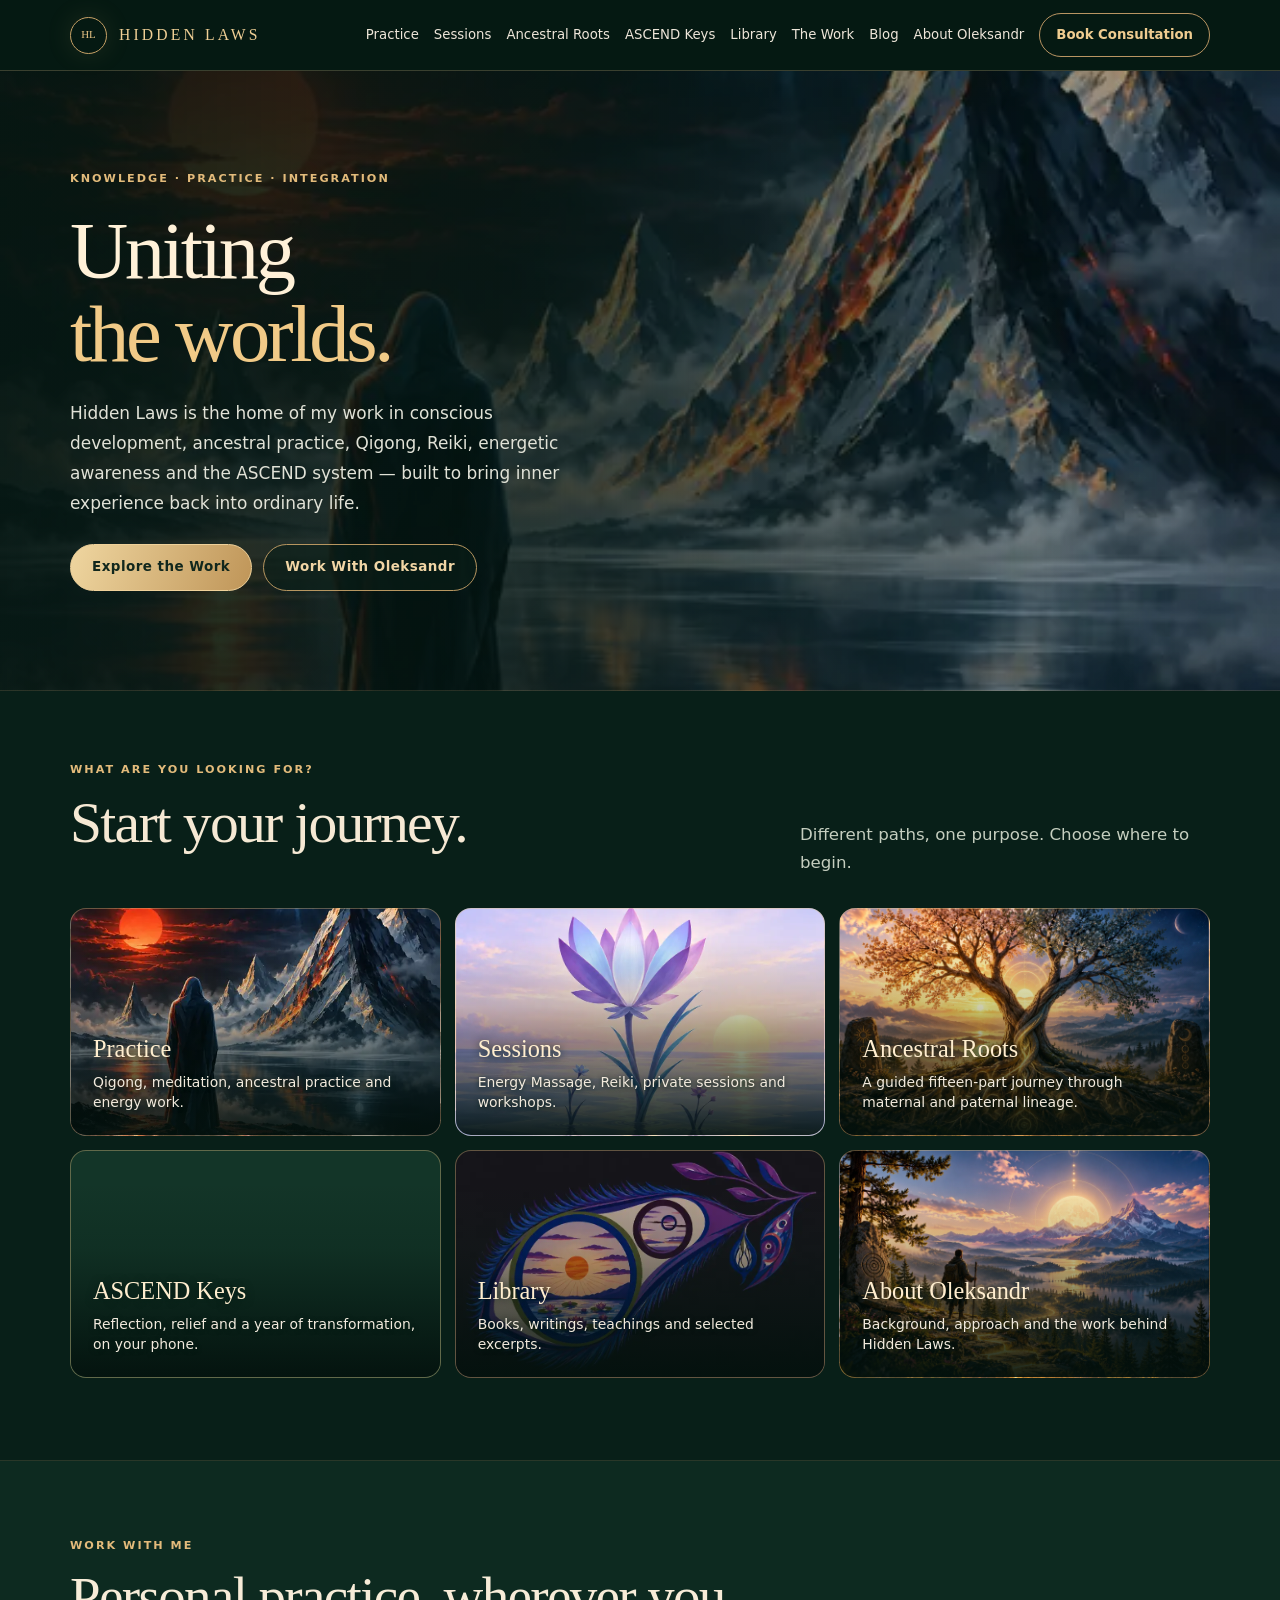
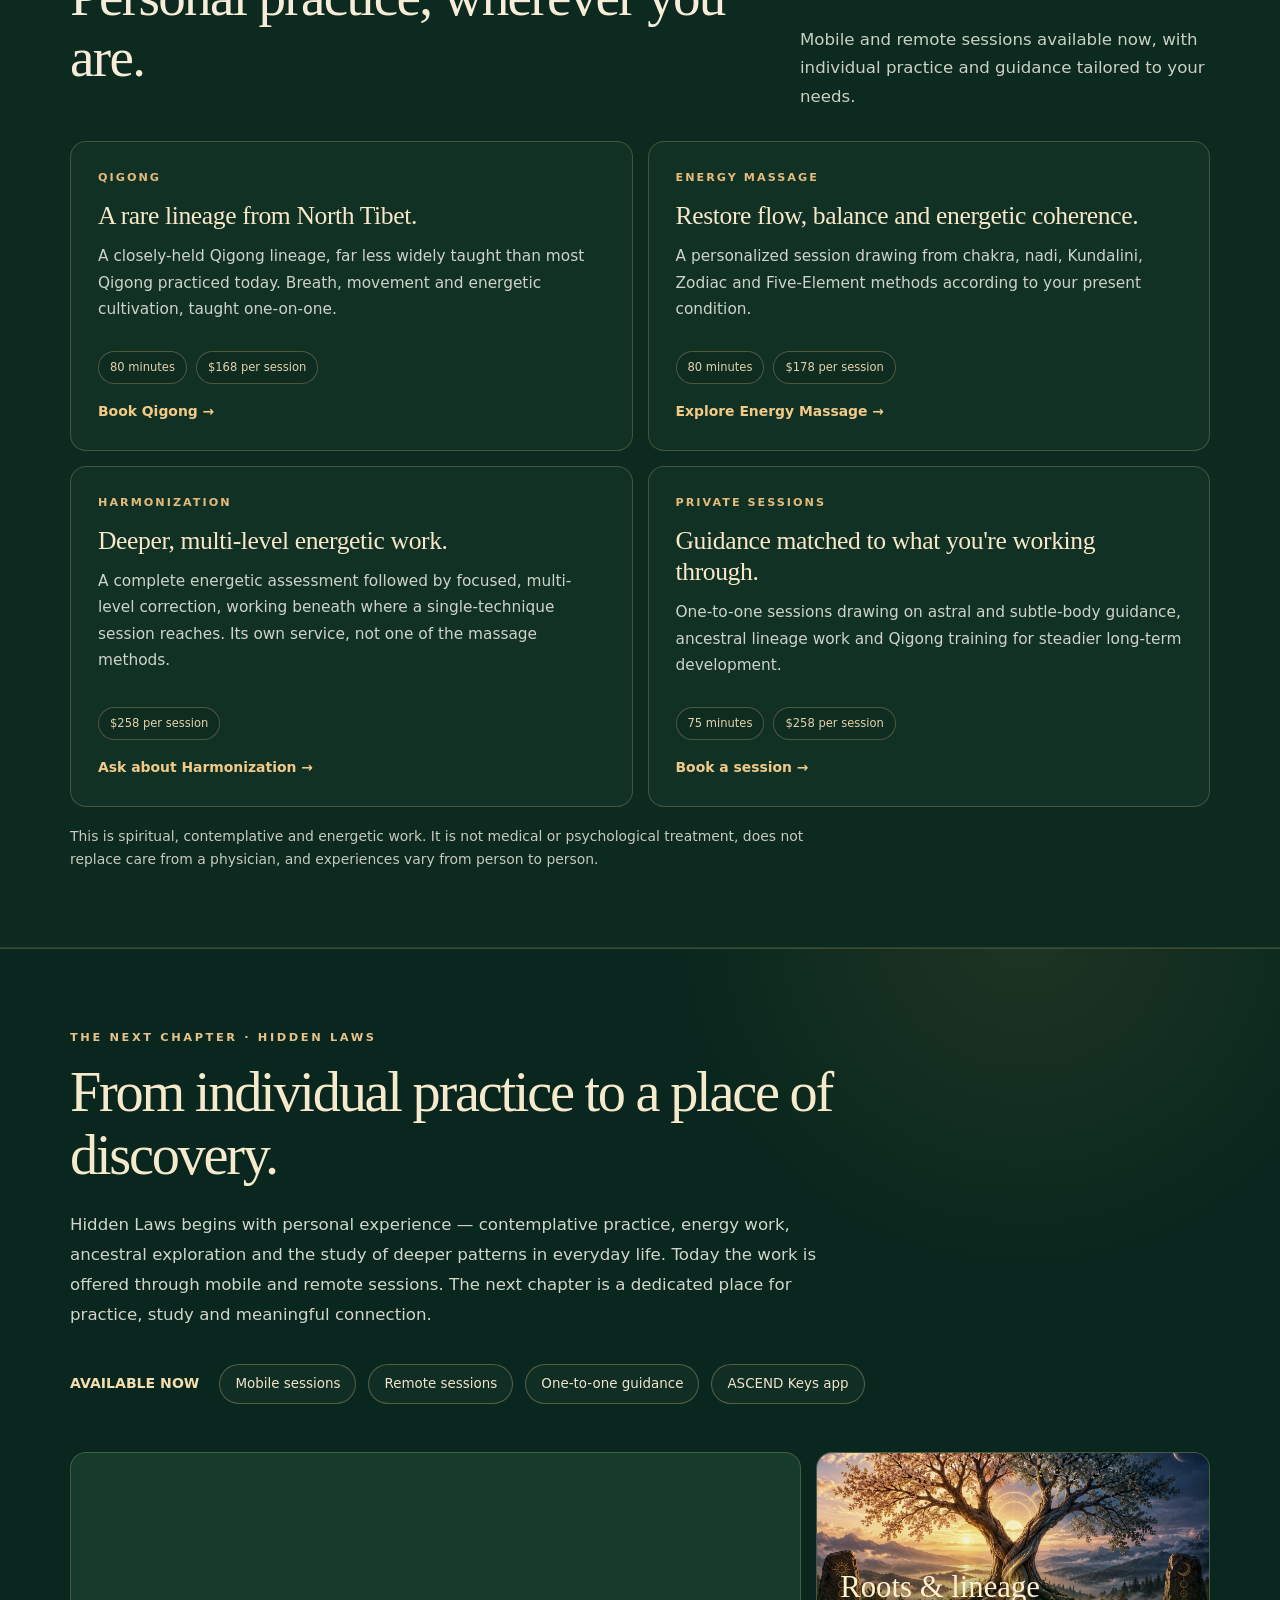
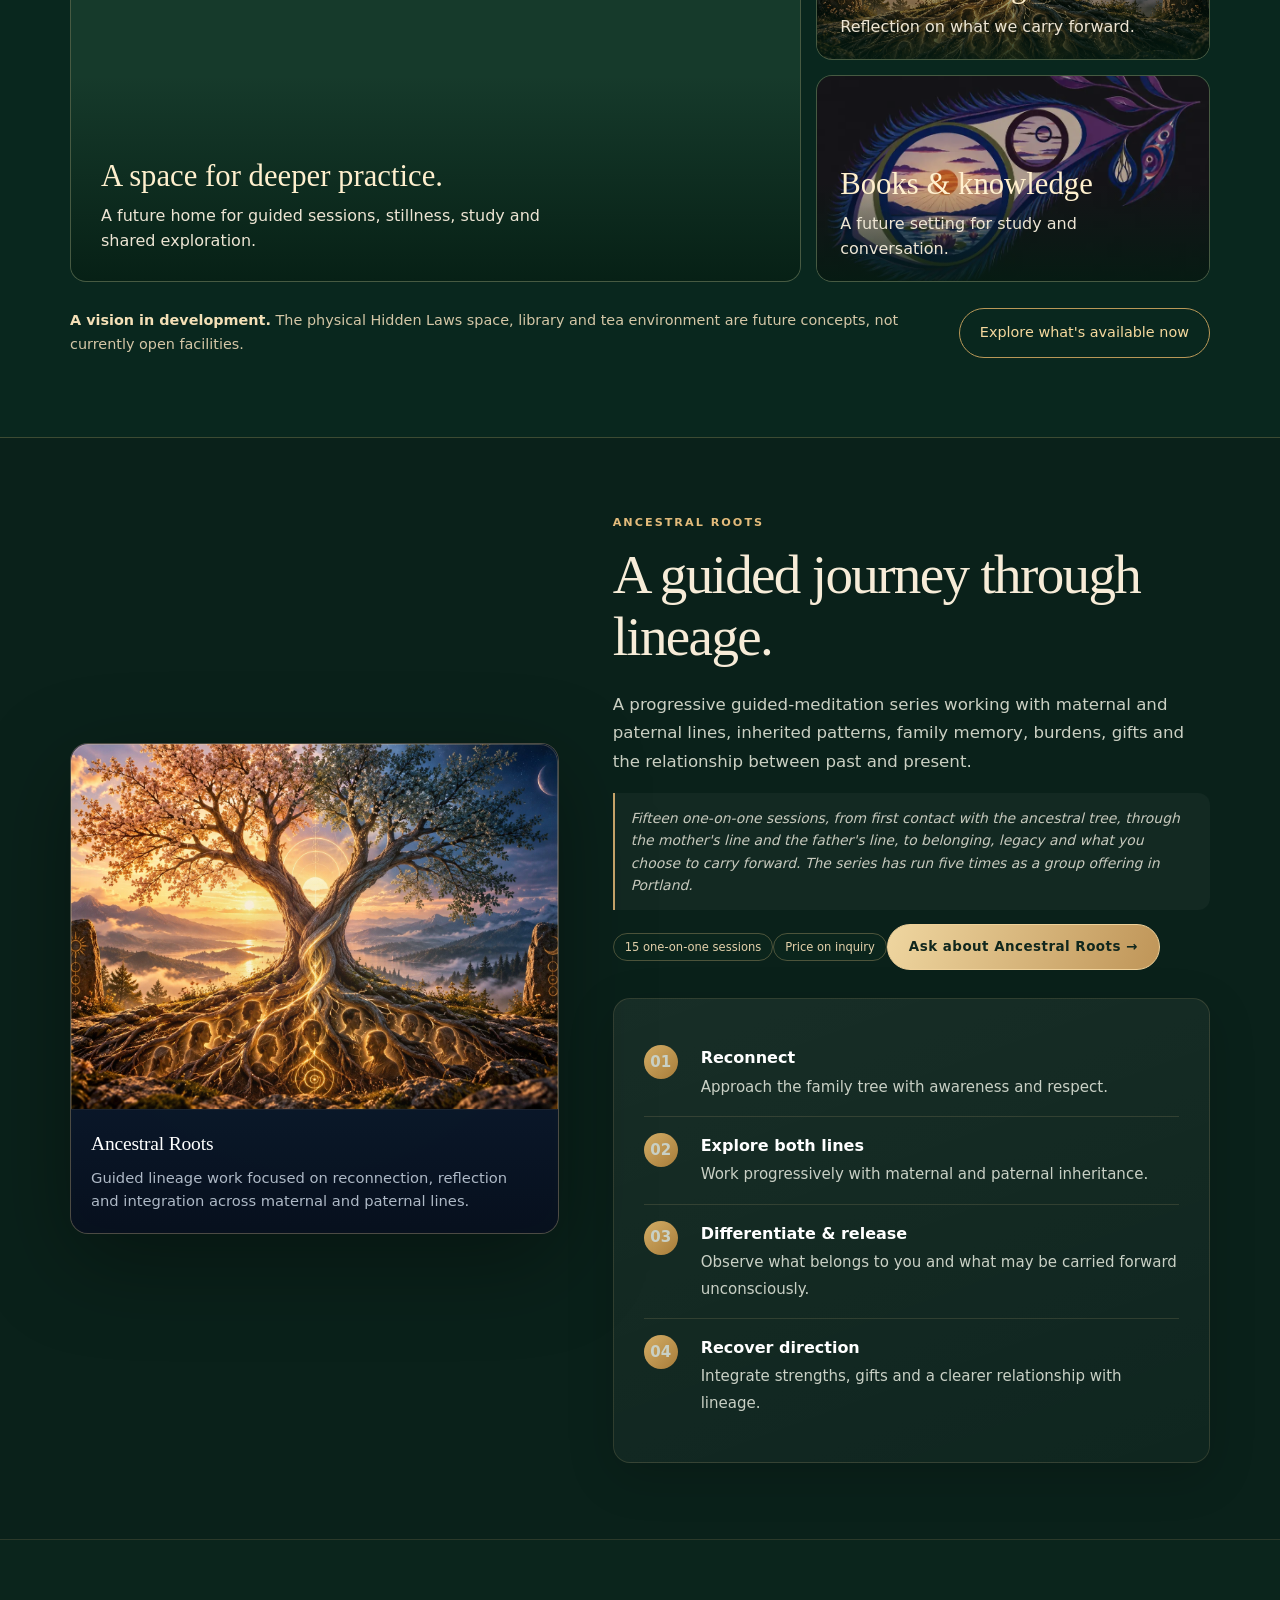
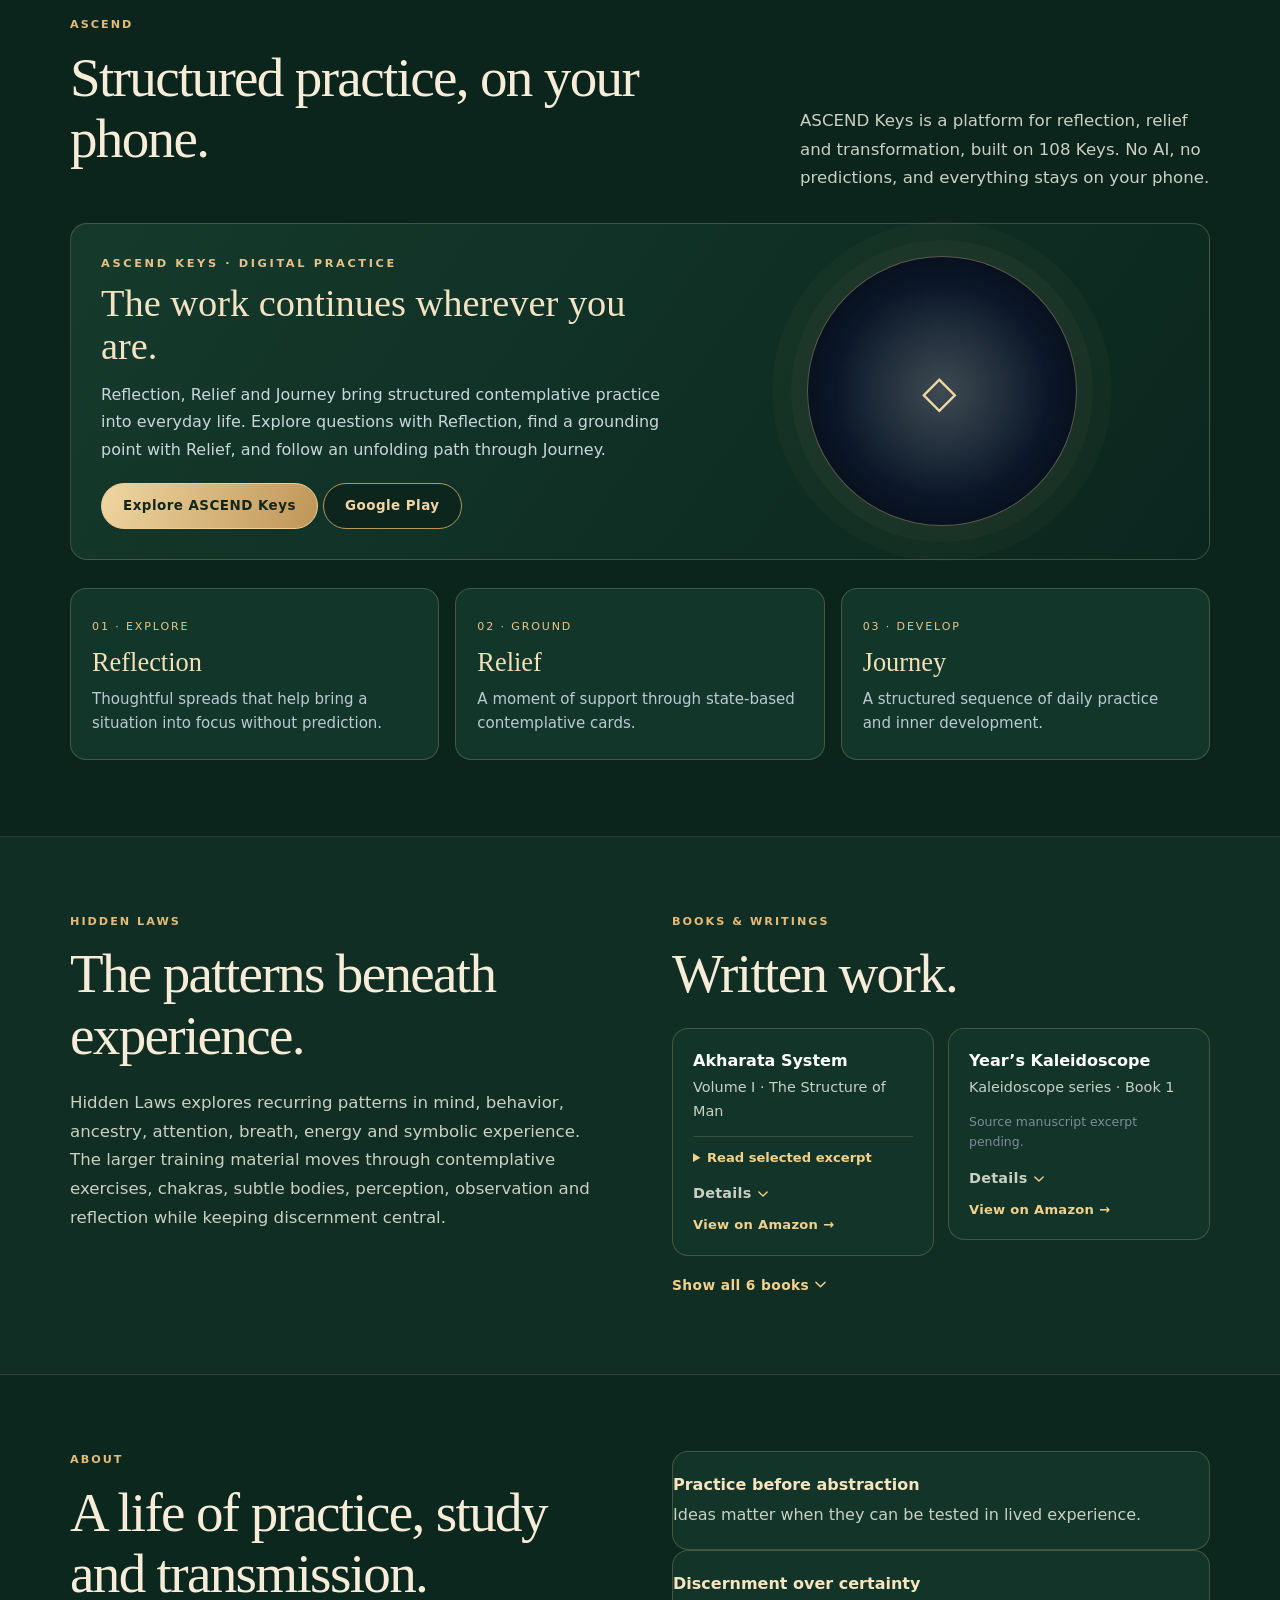
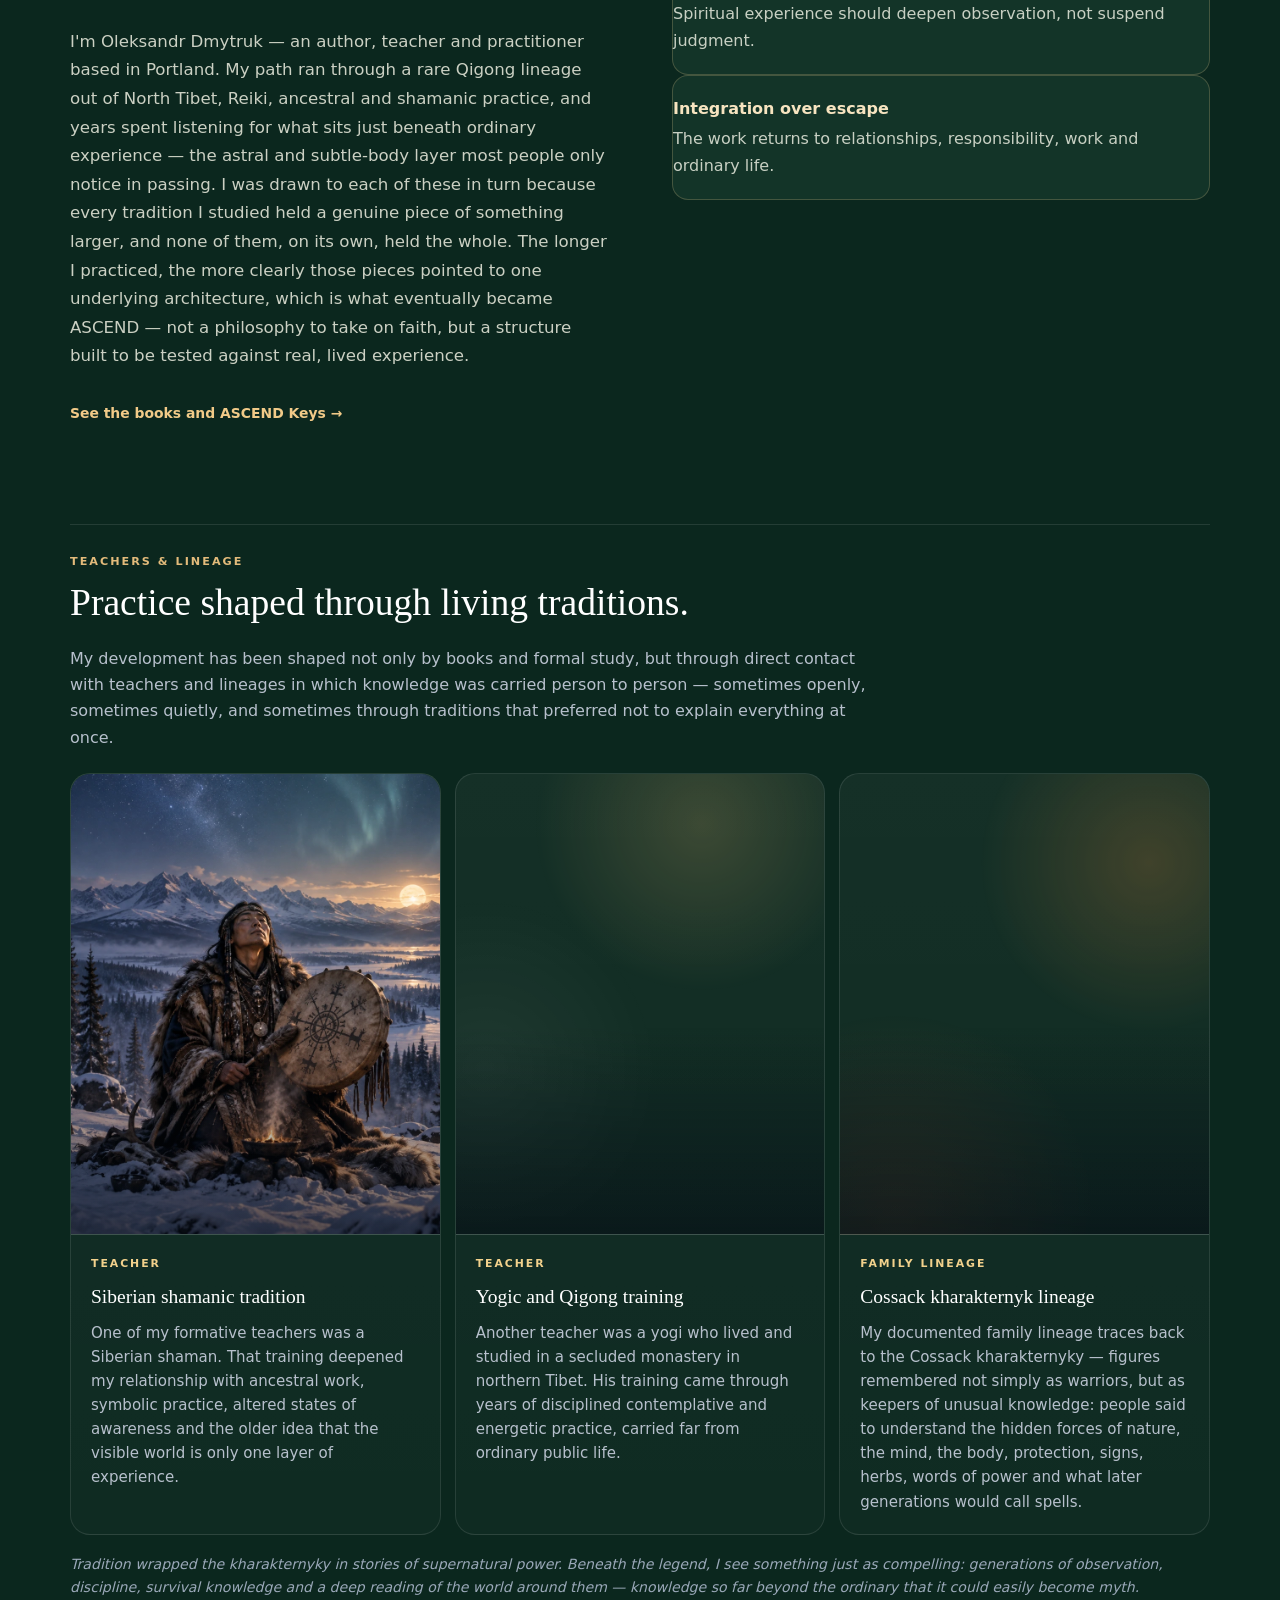
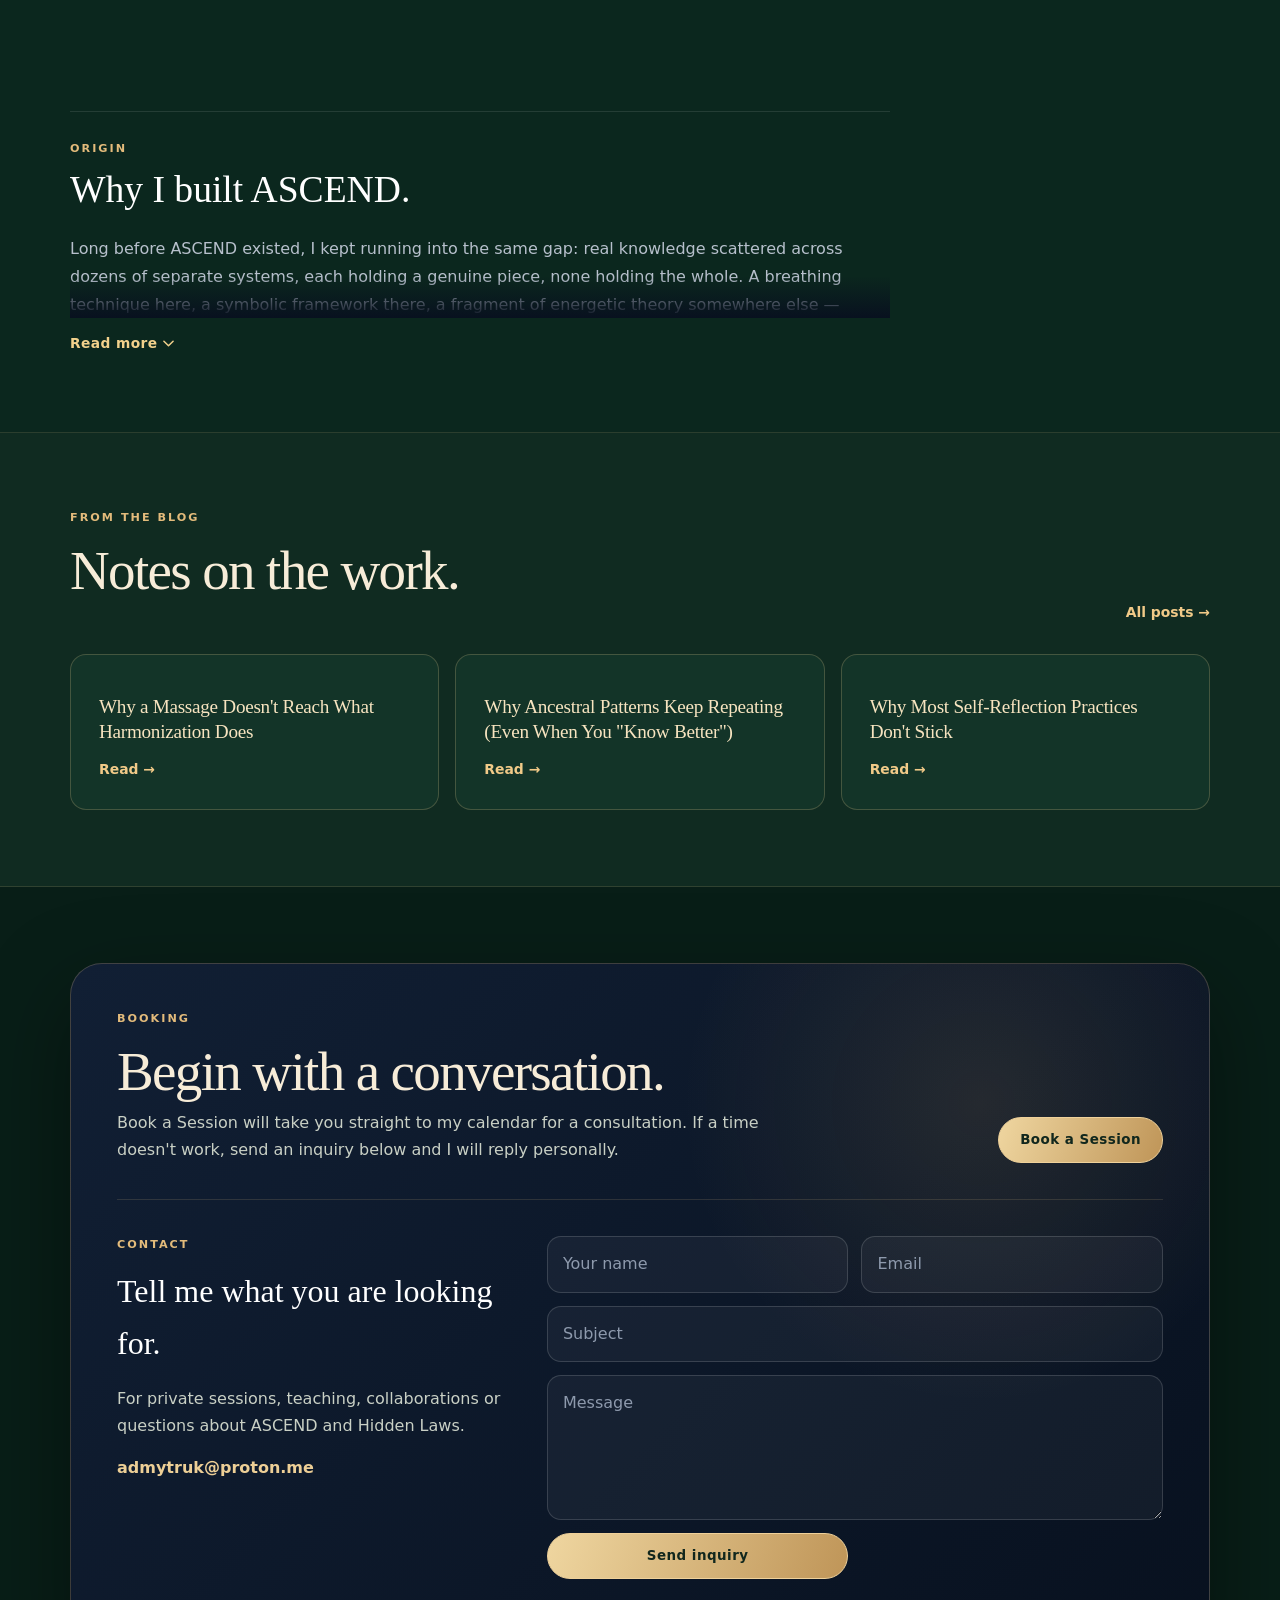
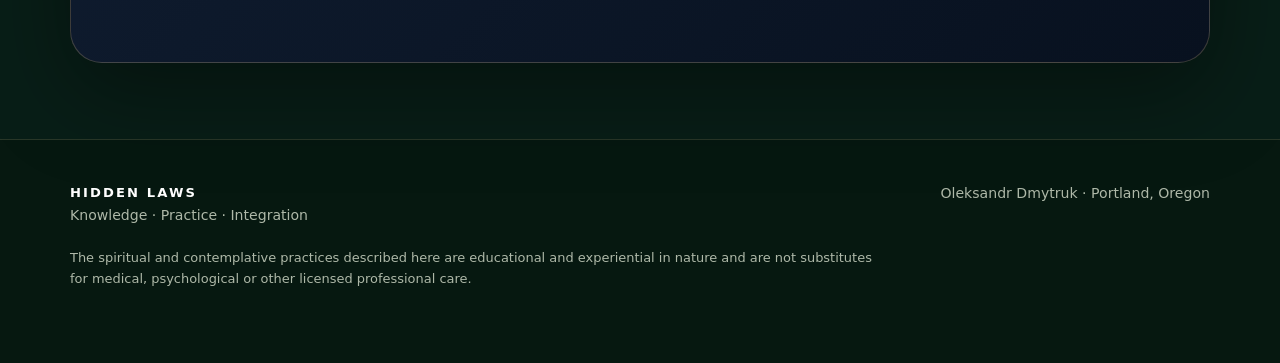
==== commit c011edae: "Invalidate browser cache for consolidated Cinematic Emerald theme" ====
--- a/index.html
+++ b/index.html
@@ -60,7 +60,7 @@
 .post{text-decoration:none;color:inherit;display:flex;flex-direction:column;justify-content:space-between;min-height:150px}.post h3{font-size:1.2rem;line-height:1.3}
 </style>
 
-<link rel="stylesheet" href="/unified-theme.css?v=20261122-emerald-3"></head>
+<link rel="stylesheet" href="/unified-theme.css?v=20261122-unified-4"></head>
 <body>
 <a class="skip" href="#main">Skip to content</a>
 <header><div class="wrap"><nav><a class="brand" href="#top"><span class="brand-mark">HL</span><span>HIDDEN LAWS</span></a><button class="menu" id="menuBtn" type="button" aria-expanded="false" aria-controls="navlinks">Menu</button><div class="navlinks" id="navlinks"><a href="#practice">Practice</a><a href="#work">Sessions</a><a href="#ancestral">Ancestral Roots</a><a href="/ascend-keys">ASCEND Keys</a><a href="#teachings">Library</a><a href="/oleksandr-dmytruk.html">The Work</a><a href="/blog/">Blog</a><a href="#about">About Oleksandr</a><a class="nav-cta booking-link" href="https://cal.com/ascend-5vlj4z/consultation" target="_blank" rel="noopener">Book Consultation</a></div></nav></div></header>
--- a/unified-theme.css
+++ b/unified-theme.css
@@ -1,78 +1,138 @@
-/* Hidden Laws unified emerald editorial direction — preview */
-:root{--night:#071a14;--night2:#0b251d;--night3:#123629;--ink:#f4ebd9;--muted:#c3c9bd;--gold:#cba463;--gold2:#ebd09b;--blue:#153e31;--violet:#416448;--line:rgba(226,188,118,.24);--line2:rgba(236,214,166,.16);--glass:#10291f;--shadow:0 16px 48px rgba(0,0,0,.22);--radius:18px}
-html{scroll-padding-top:76px}
-body{color:#f4ebd9;background:#071a14!important;font-family:Inter,ui-sans-serif,system-ui,sans-serif!important}
-header{background:rgba(5,24,18,.96)!important;border-bottom:1px solid rgba(211,177,110,.28)!important}
-.brand{font-family:Georgia,serif!important;font-weight:500!important;font-size:1rem!important;letter-spacing:.22em!important;color:#eacb8e!important}
-.brand-mark{width:38px!important;height:38px!important;border-color:#c9a463!important;font-family:Georgia,serif!important;font-size:.8rem!important}
-.navlinks{color:#eee5d2!important}
-.nav-cta{color:#f0d198!important;border-color:#bb9156!important}
-.hero{min-height:670px!important;padding:100px 0 90px!important;background:linear-gradient(90deg,rgba(4,20,15,.91),rgba(5,24,17,.75) 60%,rgba(8,25,18,.56)),url('/art/threshold.webp') center 42%/cover no-repeat!important}
-.hero:before{opacity:.04!important}
-.hero h1,.section-head h2,section h2{font-family:Georgia,'Times New Roman',serif!important;font-weight:400!important;letter-spacing:-.035em!important;color:#f8eedb!important}
-.hero h1{font-size:clamp(3.6rem,7vw,6.6rem)!important;line-height:1.02!important;max-width:780px!important}
-.hero h1 span{color:#edcc8e!important}
-.hero .lead{color:#e2dfd4!important;max-width:620px!important;font-size:1.12rem!important}
-.hero-art{display:none!important}
-.hero-grid{display:block!important;max-width:1180px!important}
-.kicker,.eyebrow,.tag{color:#e0bb78!important;letter-spacing:.18em!important}
-.btn.primary{background:linear-gradient(135deg,#eccb91,#b99052)!important;color:#15221a!important;border-color:transparent!important}
-.btn:not(.primary){border-color:rgba(219,180,108,.6)!important;color:#f4d7a5!important;background:rgba(5,21,15,.42)!important}
-#stars.stars-band{padding:27px 0!important;min-height:0!important;background:#102a20!important;border-block:1px solid rgba(217,176,109,.2)!important}
-#stars .stars-sky{display:none!important}
-#stars .stars-line{font-family:Georgia,serif!important;font-style:italic!important;font-size:clamp(1.3rem,3vw,2.1rem)!important;line-height:1.3!important;color:#ead2a4!important;margin:0!important;letter-spacing:0!important}
-#start{background:#f3eee2!important;color:#15271d!important;padding:65px 0 82px!important}
-#start .eyebrow{color:#956f38!important}
-#start h2{color:#173226!important;font-size:clamp(2.65rem,5vw,4.4rem)!important;line-height:1.06!important;margin:0!important}
-#start .section-head{margin-bottom:26px!important;align-items:end!important}
-#start .intro{color:#536457!important;max-width:420px!important}
-#start .journey-grid{display:grid!important;grid-template-columns:repeat(3,minmax(0,1fr))!important;gap:15px!important;margin-top:25px!important}
-#start .journey-card{min-height:190px!important;border:1px solid rgba(40,66,50,.17)!important;border-radius:16px!important;background:#fffaf0!important;color:#183127!important;padding:22px!important;box-shadow:0 6px 18px rgba(37,53,37,.06)!important;backdrop-filter:none!important}
-#start .journey-icon{font-size:1.75rem!important;margin:0 0 18px!important;color:#a67b40!important}
-#start .journey-card h3{font-family:Georgia,serif!important;font-size:1.37rem!important;letter-spacing:0!important;text-transform:none!important;color:#153427!important;margin:0 0 9px!important}
-#start .journey-card p{color:#536456!important;font-size:.88rem!important;display:block!important;margin:0!important}
-.dark,.soft{background:#09231a!important;color:#f3e9d7!important}
-#work{background:#0b271e!important}
-#ancestral{background:#0c2b20!important}
-#ascend{background:#081b19!important}
-#teachings{background:#10291f!important}
-#about{background:#0d251e!important}
-#blog{background:#10291f!important}
-#booking{background:#071c17!important}
-main section:not(.hero):not(.stars-band):not(#start):not(.hl-vision){padding-top:75px;padding-bottom:78px}
-section .intro{color:#c8c8b8!important}
-.card,.journey-card,.principle,.book{border-radius:16px!important;background:#102d23!important;border:1px solid rgba(219,183,113,.22)!important;box-shadow:none!important;backdrop-filter:none!important}
+/* Hidden Laws | Cinematic Emerald unified design system (2026-11-22)
+   Single page-level theme — intentionally replaces iterative override stacks.
+   Sources of visual imagery: /art/*; future-space photographs only in #vision. */
+:root{--night:#071a14;--night2:#0b261d;--night3:#133227;--ink:#f5eddf;--muted:#c9d0c5;--gold:#cba76c;--gold2:#edcf96;--line:rgba(225,192,137,.24);--line2:rgba(225,192,137,.15);--glass:#10291f;--shadow:0 14px 48px rgba(0,0,0,.16);--radius:17px}
+*,*:before,*:after{box-sizing:border-box}
+html{scroll-behavior:smooth;scroll-padding-top:75px}
+body{margin:0;background:#071a14!important;color:var(--ink);font-family:Inter,ui-sans-serif,system-ui,sans-serif;line-height:1.65;overflow-x:hidden}
+.wrap{width:min(1140px,calc(100% - 48px));margin-inline:auto}
+h1,h2,h3,.brand{font-family:Georgia,'Times New Roman',serif}
+h2{font-size:clamp(2.35rem,4.3vw,4.2rem);line-height:1.12;letter-spacing:-.03em;font-weight:400;margin:12px 0 23px;color:#f7ecd8}
+p{overflow-wrap:break-word}
+header{background:rgba(6,26,19,.96)!important;border-bottom:1px solid var(--line)!important;backdrop-filter:blur(16px);-webkit-backdrop-filter:blur(16px)}
+nav{min-height:70px;gap:16px}
+.brand{font-size:.98rem!important;font-weight:500!important;letter-spacing:.2em!important;color:#efcf95!important;white-space:nowrap}
+.brand-mark{width:37px!important;height:37px!important;color:#ecc887!important;border:1px solid #c7a266!important}
+.navlinks{gap:15px;color:#eee6d9}
+.navlinks a{font-size:.83rem}
+.nav-cta{border-color:#b99562!important;color:#efcc90!important}
+.menu{color:#e7d5ad!important;border-color:var(--line)!important}
+main section{border-bottom:1px solid var(--line2);padding:76px 0}
+.eyebrow,.kicker,.tag{color:#e3bb7b!important;font-size:.7rem!important;font-weight:750!important;letter-spacing:.18em!important;text-transform:uppercase}
+.intro{color:#cbd0c3!important;font-size:1.04rem;line-height:1.72}
+.section-head{display:flex;align-items:end;justify-content:space-between;gap:42px;margin-bottom:30px}
+.section-head .intro{max-width:410px}
+.dark,.soft{background:#0b251c!important;color:#f6eddd!important}
+#work{background:#0d2a20!important}
+#ancestral{background:#0a211a!important}
+#ascend{background:#0b251c!important}
+#teachings{background:#102e23!important}
+#about{background:#0b271e!important}
+#blog{background:#102b21!important}
+#booking{background:#081e17!important}
+.btn{display:inline-flex;align-items:center;justify-content:center;min-height:46px;border-radius:999px!important;padding:11px 21px!important;font-size:.84rem!important;font-weight:750!important;letter-spacing:.035em!important;transition:background .2s ease,transform .2s ease}
+.btn.primary{background:linear-gradient(110deg,#efd6a0,#bf9558)!important;color:#11271d!important;border:1px solid #efd19a!important}
+.btn:not(.primary){background:rgba(10,30,23,.58)!important;color:#f1d5a5!important;border:1px solid #b79660!important}
+.btn:hover{transform:translateY(-2px)}
+.hero{position:relative;min-height:620px!important;display:flex!important;align-items:center!important;padding:82px 0!important;background:linear-gradient(90deg,rgba(4,22,17,.93) 0%,rgba(4,22,17,.79) 42%,rgba(4,22,17,.22) 100%),url('/art/threshold.webp') center 43%/cover no-repeat!important}
+.hero:before{display:none!important}
+.hero .wrap.hero-grid{display:flex!important;align-items:center!important;width:min(1140px,calc(100% - 48px))!important;max-width:1140px!important;margin:auto!important;gap:0!important;position:relative!important}
+.hero .hero-grid>div:first-child{width:min(650px,100%)!important;min-width:0!important;padding:0!important}
+.hero .hero-art,.hero-art.art-frame{display:none!important}
+.hero h1{font-size:clamp(3.4rem,6.3vw,6.1rem)!important;line-height:1.03!important;max-width:690px!important;margin:20px 0 24px!important;color:#fff1d8!important;font-weight:400!important;letter-spacing:-.042em!important}
+.hero h1 span{display:block!important;color:#f1ca87!important}
+.hero .lead{max-width:540px!important;font-size:1.06rem!important;line-height:1.76!important;color:#e1e2d7!important}
+.hero-actions{display:flex;flex-wrap:wrap;gap:11px;margin-top:26px}
+#start{background:#081f18!important;padding:70px 0 82px!important}
+#start h2{font-size:clamp(2.45rem,4.5vw,4.15rem)!important;line-height:1.1!important;max-width:820px!important;color:#f6e9d4!important}
+#start .intro{color:#c5cebf!important}
+#start .journey-grid{display:grid!important;grid-template-columns:repeat(3,minmax(0,1fr))!important;gap:14px!important;margin-top:26px!important}
+#start .journey-card{position:relative!important;isolation:isolate!important;overflow:hidden!important;display:flex!important;flex-direction:column!important;justify-content:flex-end!important;min-height:228px!important;padding:22px!important;border-radius:16px!important;background-color:#133528!important;background-position:center!important;background-size:cover!important;border:1px solid rgba(224,190,130,.38)!important;box-shadow:none!important;backdrop-filter:none!important;transition:transform .25s ease,border-color .25s ease!important}
+#start .journey-card:nth-child(1){background-image:url('/art/threshold.webp')!important}
+#start .journey-card:nth-child(2){background-image:url('/art/lotus.webp')!important}
+#start .journey-card:nth-child(3){background-image:url('/art/tree.webp')!important}
+#start .journey-card:nth-child(4){background-image:url('/art/integration.webp')!important}
+#start .journey-card:nth-child(5){background-image:url('/art/akharata.webp')!important}
+#start .journey-card:nth-child(6){background-image:url('/art/path.webp')!important}
+#start .journey-card:before{content:"";position:absolute;inset:0;z-index:-1;background:linear-gradient(180deg,rgba(5,26,18,0) 14%,rgba(5,26,18,.20) 43%,rgba(3,17,13,.93) 100%)!important}
+#start .journey-icon{display:none!important}
+#start .journey-card h3{font:normal 1.52rem/1.17 Georgia,serif!important;text-transform:none!important;letter-spacing:0!important;color:#ffeecf!important;text-shadow:0 1px 8px #051b13;margin:0 0 8px!important;padding:0!important}
+#start .journey-card p{display:block!important;color:#f2eadd!important;font-size:.87rem!important;line-height:1.48!important;padding:0!important;margin:0!important;text-shadow:0 1px 5px #061c14}
+#work .section-head h2{font-size:clamp(2.4rem,4.3vw,4rem)!important;line-height:1.1!important}
+#work .services{display:grid!important;grid-template-columns:repeat(2,minmax(0,1fr))!important;gap:15px!important}
+#work .card{display:flex!important;flex-direction:column!important;min-height:0!important;padding:27px!important;background:#123125!important;border:1px solid var(--line)!important;border-radius:16px!important;box-shadow:none!important;backdrop-filter:none!important}
+#work .card:before,#work .card:after{display:none!important}
+#work .card h3{font:normal clamp(1.35rem,2vw,1.85rem)/1.22 Georgia,serif!important;margin:12px 0!important;color:#f7e8c9!important}
+#work .card p{color:#cdd3c7!important;font-size:.96rem!important;line-height:1.72!important;margin:0 0 15px!important}
+#work .card .meta{margin-top:auto!important;padding-top:14px!important;gap:9px!important}
+.pill{border:1px solid rgba(227,193,128,.30)!important;background:rgba(14,41,30,.55)!important;color:#e4d1ab!important;border-radius:999px!important;font-size:.72rem!important;padding:6px 11px!important}
+.card-link{color:#f1ca88!important;font-size:.87rem!important;font-weight:720!important}
+#work .card .card-link{margin-top:16px!important}
+.work-note,.field-note{color:#c8cabe!important;font-size:.87rem!important}
+#work .art-frame{display:none!important}
+.card,.principle,.book{background:#133428!important;border:1px solid var(--line)!important;border-radius:16px!important;box-shadow:none!important;backdrop-filter:none!important}
 .card:before{display:none!important}
-.card h3,.principle strong{color:#f5e6c9!important}
-.card p,.field-note,.work-note{color:#c8cbbd!important}
-.pill{color:#edd3a2!important;border-color:rgba(221,186,119,.35)!important}
-.hl-vision{background:#062019!important}
-.hl-vision .hl-vimage{border-radius:16px!important}
-.hl-vision .hl-vimage img{filter:brightness(.76) saturate(.85)!important}
-#ascend .hl-app-banner{background:#102c22!important;border-radius:18px!important}
-#ascend .hl-app-orbit{background:radial-gradient(circle,rgba(208,163,89,.20),transparent 56%),#102c22!important}
-#ascend .hl-key{background:#0b2c22!important;border-radius:15px!important}
-a.card-link{color:#e9c58a!important}
-@media(max-width:900px){.hero{min-height:580px!important}.hero-grid{display:block!important}#start .journey-grid{grid-template-columns:repeat(2,minmax(0,1fr))!important}}
+.card h3,.principle strong{color:#f7e4c0!important}
+.card p,.book span,.principle span{color:#c8d0c3!important}
+#ancestral .art-frame{border-radius:18px!important}
+#ancestral .art-frame img{object-fit:cover!important}
+.hl-vision{padding:79px 0!important;background:#09271e!important}
+.hl-vision h2{font-size:clamp(2.4rem,4.4vw,4.15rem)!important;line-height:1.11!important}
+.hl-vision .hl-summary{font-size:1.04rem!important;max-width:790px!important;color:#d2d5ca!important}
+.hl-vision .hl-vision-grid{gap:15px!important}
+.hl-vision .hl-vside{gap:15px!important}
+.hl-vision .hl-vimage{border-radius:16px!important;background:#163a2b!important;border:1px solid var(--line)!important;box-shadow:none!important;overflow:hidden!important}
+.hl-vision .hl-vimage img{filter:brightness(.95) saturate(.82) sepia(.08)!important;object-fit:cover!important;object-position:center!important}
+.hl-vision .hl-vimage:after{inset:52% 0 0!important;background:linear-gradient(transparent,rgba(4,28,18,.85))!important}
+.hl-vision .hl-vimage .hl-overlay{z-index:2!important}
+.hl-vision .hl-vimage h3{font-size:clamp(1.3rem,2.4vw,2rem)!important}
+#ascend .hl-app-banner{border:1px solid var(--line)!important;background:linear-gradient(125deg,#153a2c,#0b261e)!important;border-radius:17px!important}
+#ascend .hl-app-banner h3{color:#f3e3c3!important}
+#ascend .hl-key{background:#12372a!important;border:1px solid var(--line)!important;border-radius:16px!important}
+#ascend .hl-key h4{color:#f3dfb8!important}
+footer{background:#061810!important}
+.small,.disclaimer{color:#aeb8a8!important}
+@media(max-width:960px){.section-head{display:block!important}.section-head .intro{margin-top:12px!important}.hero{min-height:545px!important}}
 @media(max-width:650px){
- header nav{min-height:64px!important}.brand{font-size:.82rem!important;letter-spacing:.16em!important}
- .hero{min-height:490px!important;padding:75px 0 60px!important;background:linear-gradient(90deg,rgba(4,21,16,.90),rgba(4,23,16,.65)),url('/art/threshold.webp') 57% 50%/cover no-repeat!important}
- .hero h1{font-size:clamp(3.2rem,12vw,4.8rem)!important;line-height:1.04!important;margin:20px 0!important}
- .hero h1 span{display:block!important;color:#edcc8e!important}
- .hero .lead{font-size:1rem!important;line-height:1.65!important}
- .hero-actions{margin-top:24px!important}
- #stars.stars-band{padding:19px 0!important}
- #stars .stars-line{font-size:1.35rem!important}
- #start{padding:50px 0 62px!important}
- #start h2{font-size:clamp(2.5rem,11vw,3.8rem)!important;line-height:1.07!important}
- #start .section-head{margin-bottom:18px!important}
- #start .intro{font-size:.96rem!important;line-height:1.6!important}
- #start .journey-grid{gap:10px!important;margin-top:24px!important}
- #start .journey-card{min-height:165px!important;padding:18px 14px!important}
- #start .journey-card h3{font-size:1.12rem!important;line-height:1.18!important}
- #start .journey-card p{font-size:.79rem!important;line-height:1.45!important;display:block!important}
- #start .journey-icon{font-size:1.5rem!important;margin-bottom:13px!important}
- main section:not(.hero):not(.stars-band):not(#start):not(.hl-vision){padding-top:57px!important;padding-bottom:60px!important}
- .section-head h2,section h2{font-size:clamp(2.25rem,10vw,3.3rem)!important;line-height:1.12!important}
- .hl-vision h2{font-size:clamp(2.3rem,10vw,3.5rem)!important}
-}+ .wrap{width:calc(100% - 36px)!important}
+ header nav{min-height:63px!important}
+ .brand{font-size:.82rem!important;letter-spacing:.14em!important}
+ main section{padding:54px 0}
+ h2{font-size:clamp(2.1rem,8.2vw,3rem)!important;line-height:1.14!important}
+ .hero{min-height:490px!important;padding:58px 0!important;background:linear-gradient(90deg,rgba(3,21,15,.90),rgba(3,21,15,.43)),url('/art/threshold.webp') 55% center/cover no-repeat!important}
+ .hero .wrap.hero-grid{width:calc(100% - 38px)!important;min-height:350px!important}
+ .hero h1{font-size:clamp(3rem,11.7vw,4.15rem)!important;line-height:1.04!important;margin:17px 0 20px!important}
+ .hero .lead{font-size:.97rem!important;line-height:1.65!important}
+ .hero-actions{display:grid!important;grid-template-columns:1fr!important;gap:9px!important;max-width:310px!important}
+ .hero-actions .btn{min-height:45px!important}
+ #start{padding:53px 0 61px!important}
+ #start .section-head{margin-bottom:15px!important}
+ #start h2{font-size:clamp(2.3rem,9vw,3.18rem)!important}
+ #start .intro{font-size:.95rem!important;line-height:1.6!important}
+ #start .journey-grid{grid-template-columns:repeat(2,minmax(0,1fr))!important;gap:10px!important;margin-top:20px!important}
+ #start .journey-card{min-height:202px!important;padding:14px!important;border-radius:13px!important}
+ #start .journey-card h3{font-size:1.17rem!important;line-height:1.18!important}
+ #start .journey-card p{font-size:.74rem!important;line-height:1.36!important}
+ #work .section-head h2{font-size:clamp(2.2rem,8.6vw,3rem)!important;line-height:1.14!important}
+ #work .section-head .intro{font-size:.95rem!important}
+ #work .services{grid-template-columns:1fr!important;gap:12px!important}
+ #work .card{padding:22px!important;border-radius:14px!important}
+ #work .card h3{font-size:1.52rem!important}
+ #work .card p{font-size:.91rem!important;line-height:1.61!important}
+ #work .card .meta{padding-top:4px!important}
+ .hl-vision{padding:58px 0!important}
+ .hl-vision h2{font-size:clamp(2.2rem,8.7vw,3.1rem)!important}
+ .hl-vision .hl-summary{font-size:.94rem!important;line-height:1.7!important}
+ .hl-vision .hl-vision-grid{grid-template-columns:1fr!important;gap:12px!important}
+ .hl-vision .hl-vimage{min-height:290px!important}
+ .hl-vision .hl-vside{grid-template-columns:1fr 1fr!important;grid-template-rows:1fr!important;gap:10px!important}
+ .hl-vision .hl-vside .hl-vimage{min-height:205px!important}
+ .hl-vision .hl-vside .hl-overlay{left:13px!important;right:13px!important;bottom:12px!important}
+ .hl-vision .hl-vside .hl-vimage h3{font-size:1.13rem!important}
+ .hl-vision .hl-vside .hl-vimage p{font-size:.72rem!important;line-height:1.36!important}
+ .hl-vision .hl-future{flex-direction:column!important;align-items:flex-start!important}
+ #ascend .hl-app-banner{grid-template-columns:1fr!important;padding:22px!important}
+ #ascend .hl-app-banner h3{font-size:2.05rem!important}
+ #ascend .hl-keys{grid-template-columns:1fr!important}
+}
+@media(prefers-reduced-motion:reduce){.hero,.journey-card,.btn{transition:none!important}}
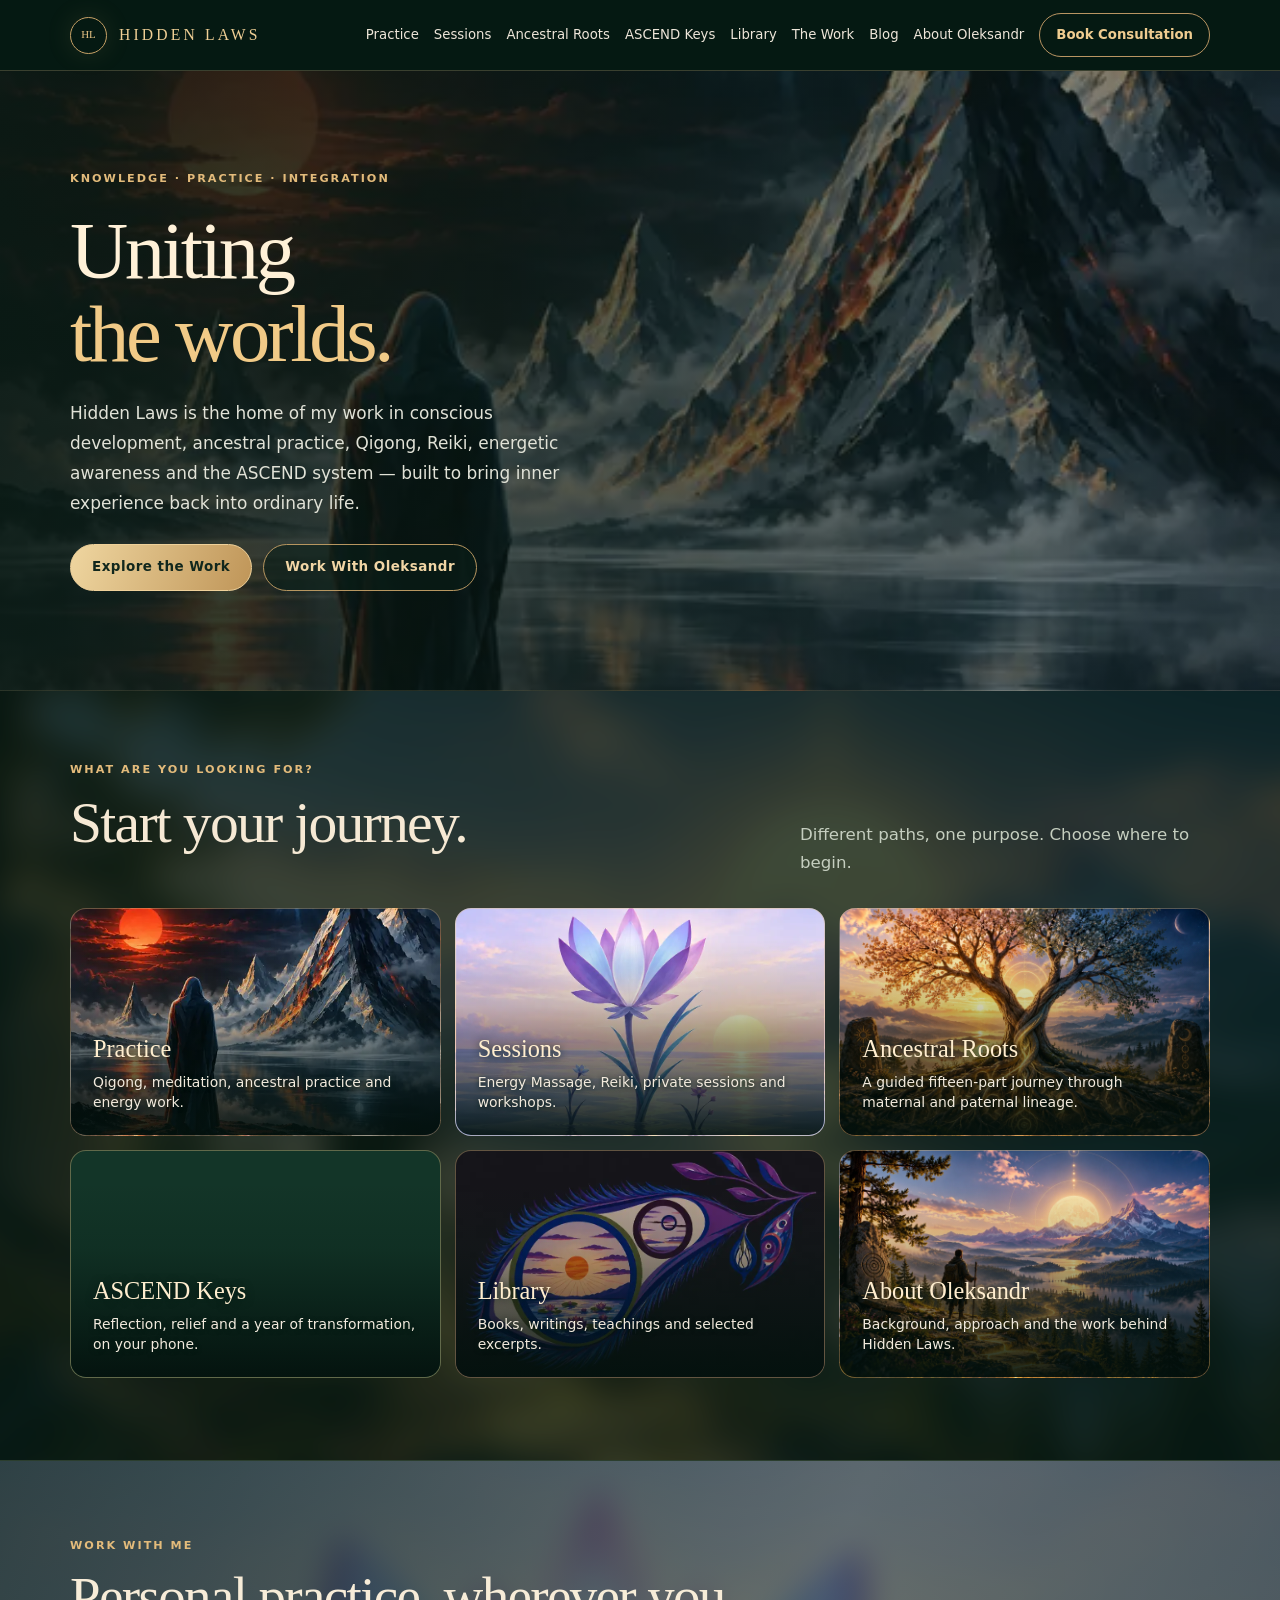
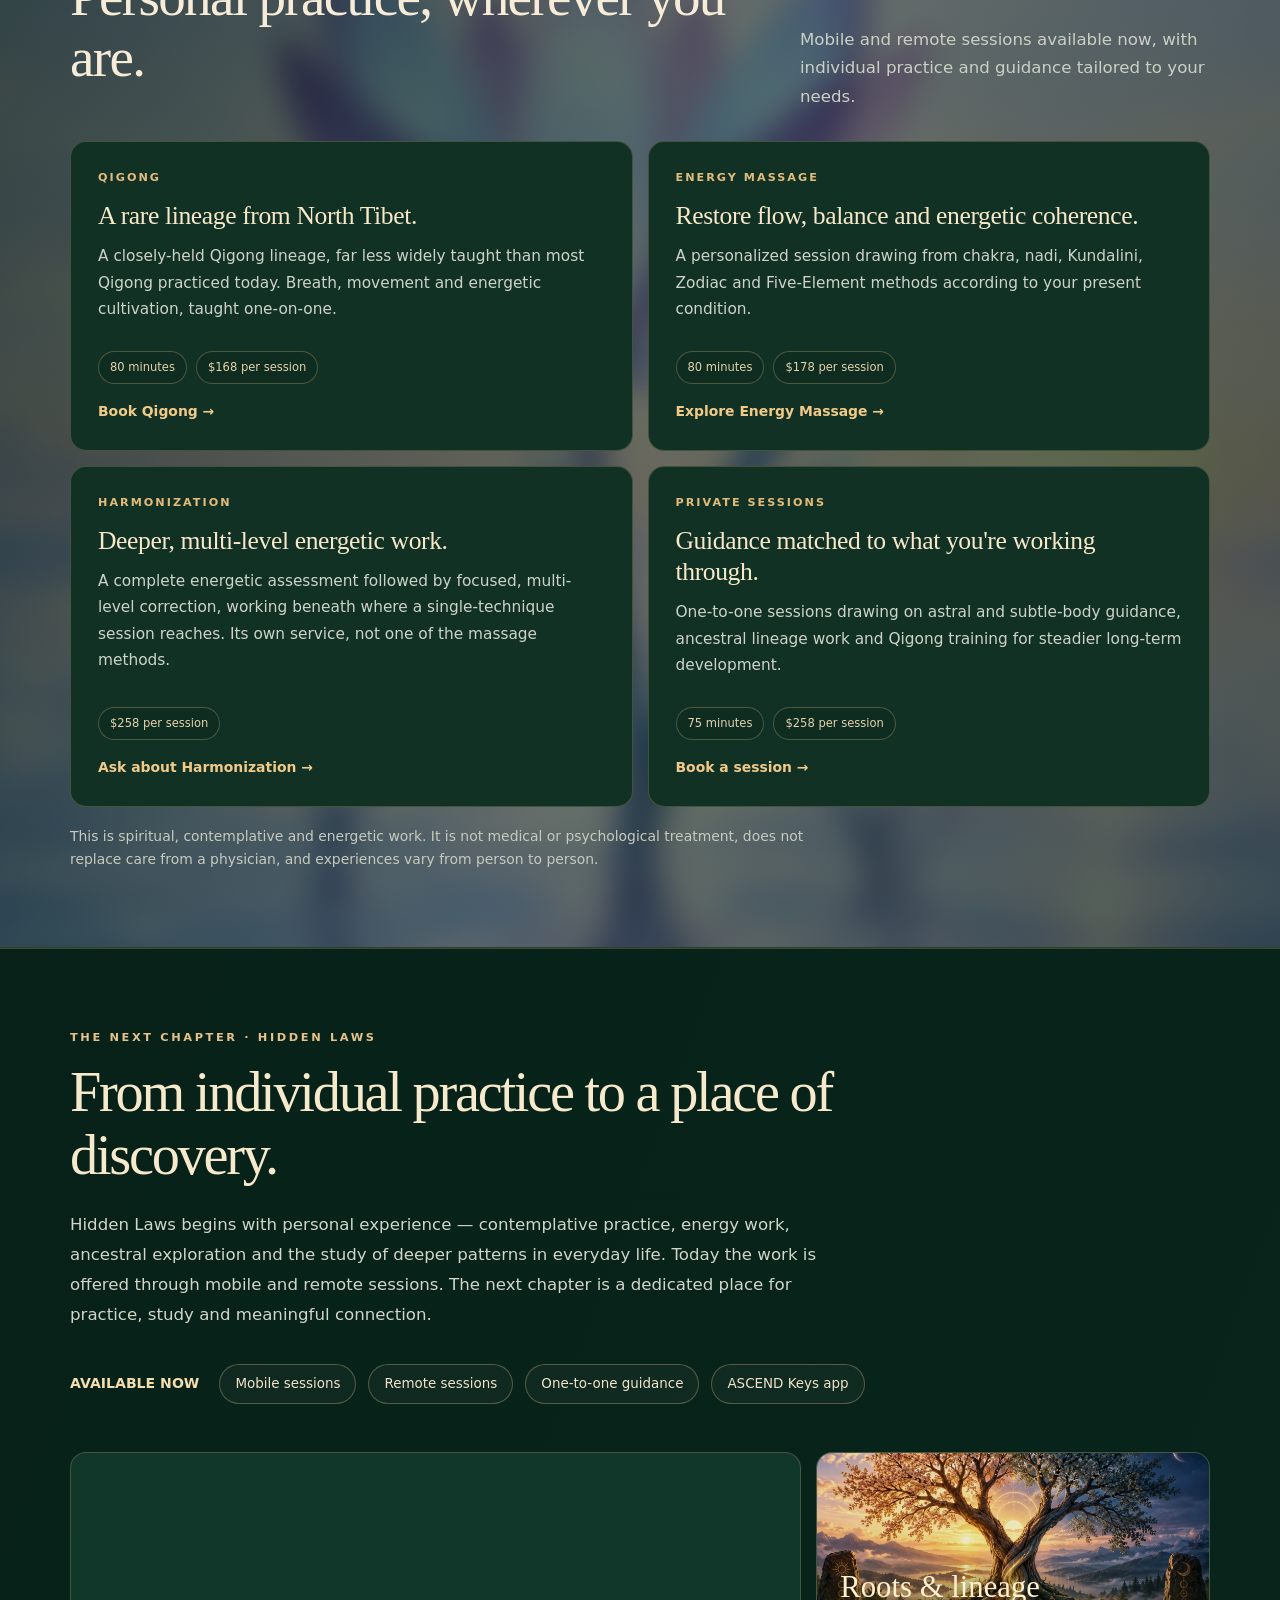
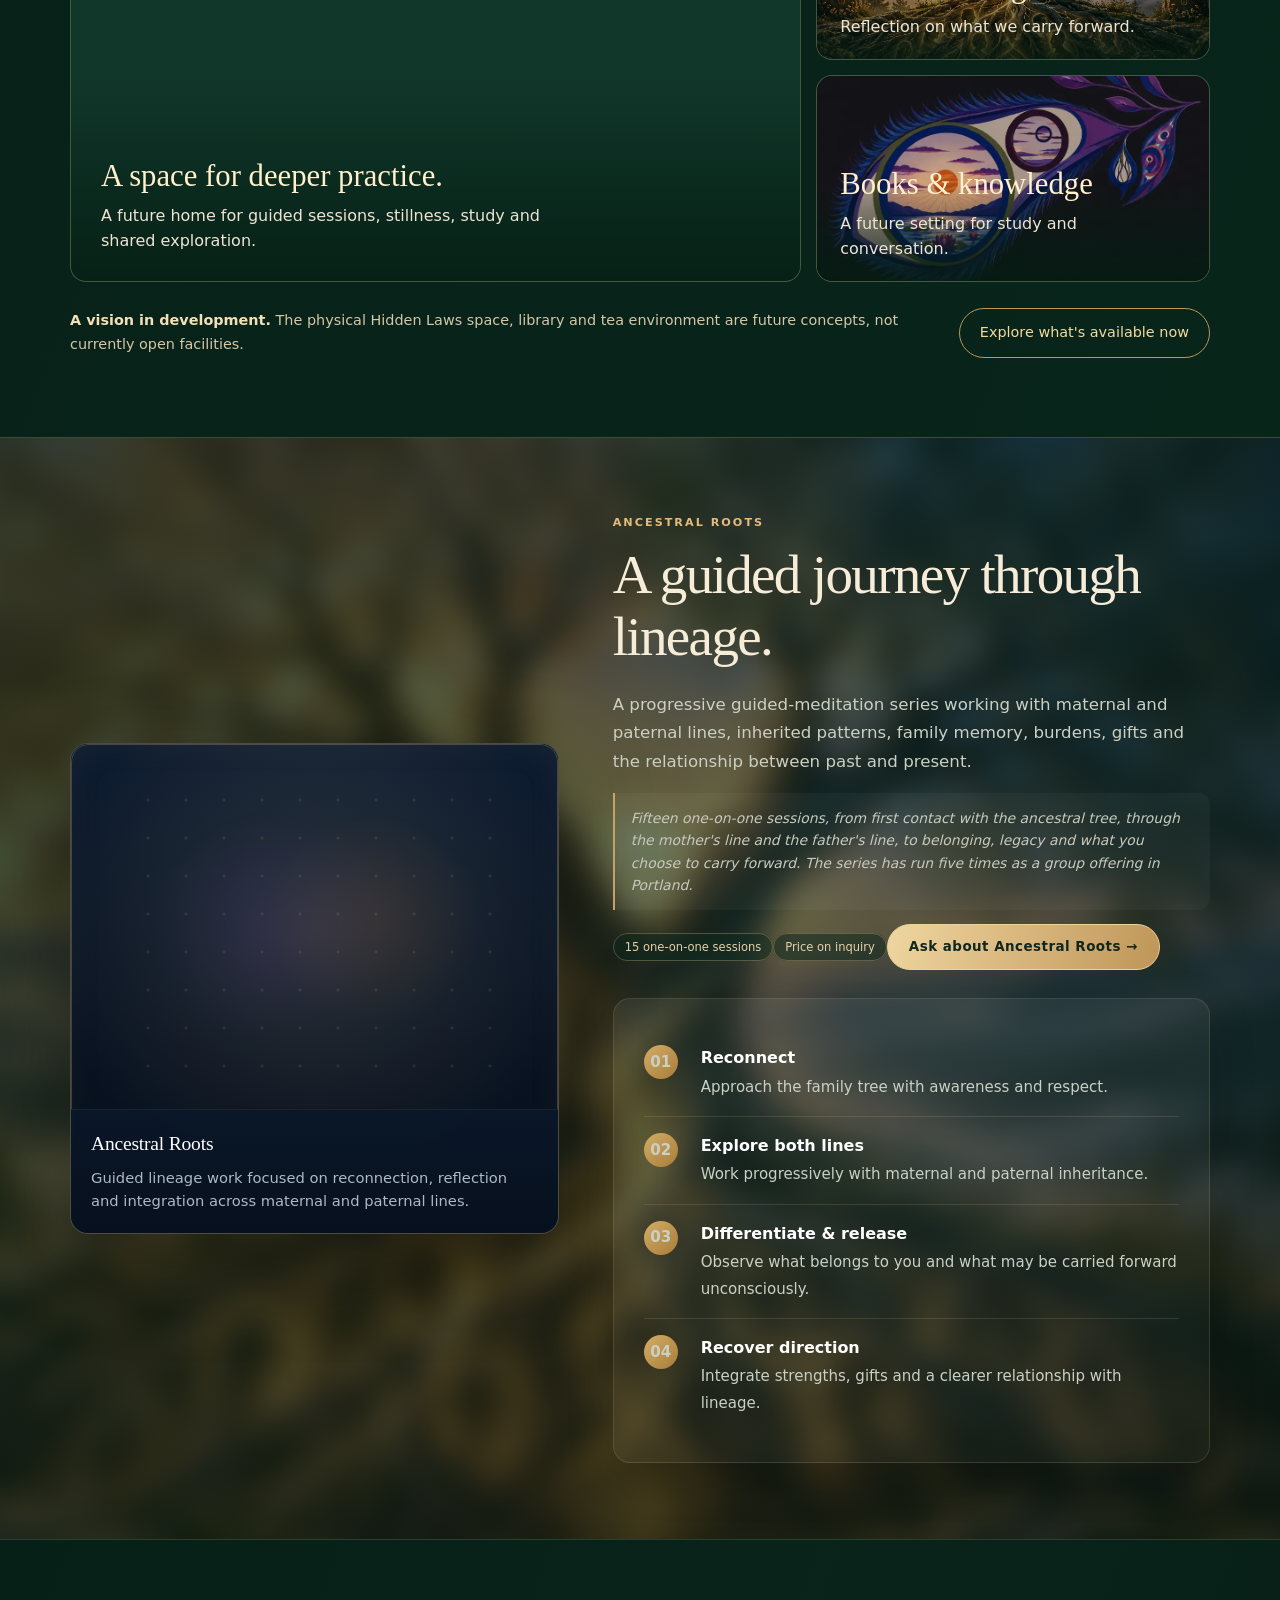
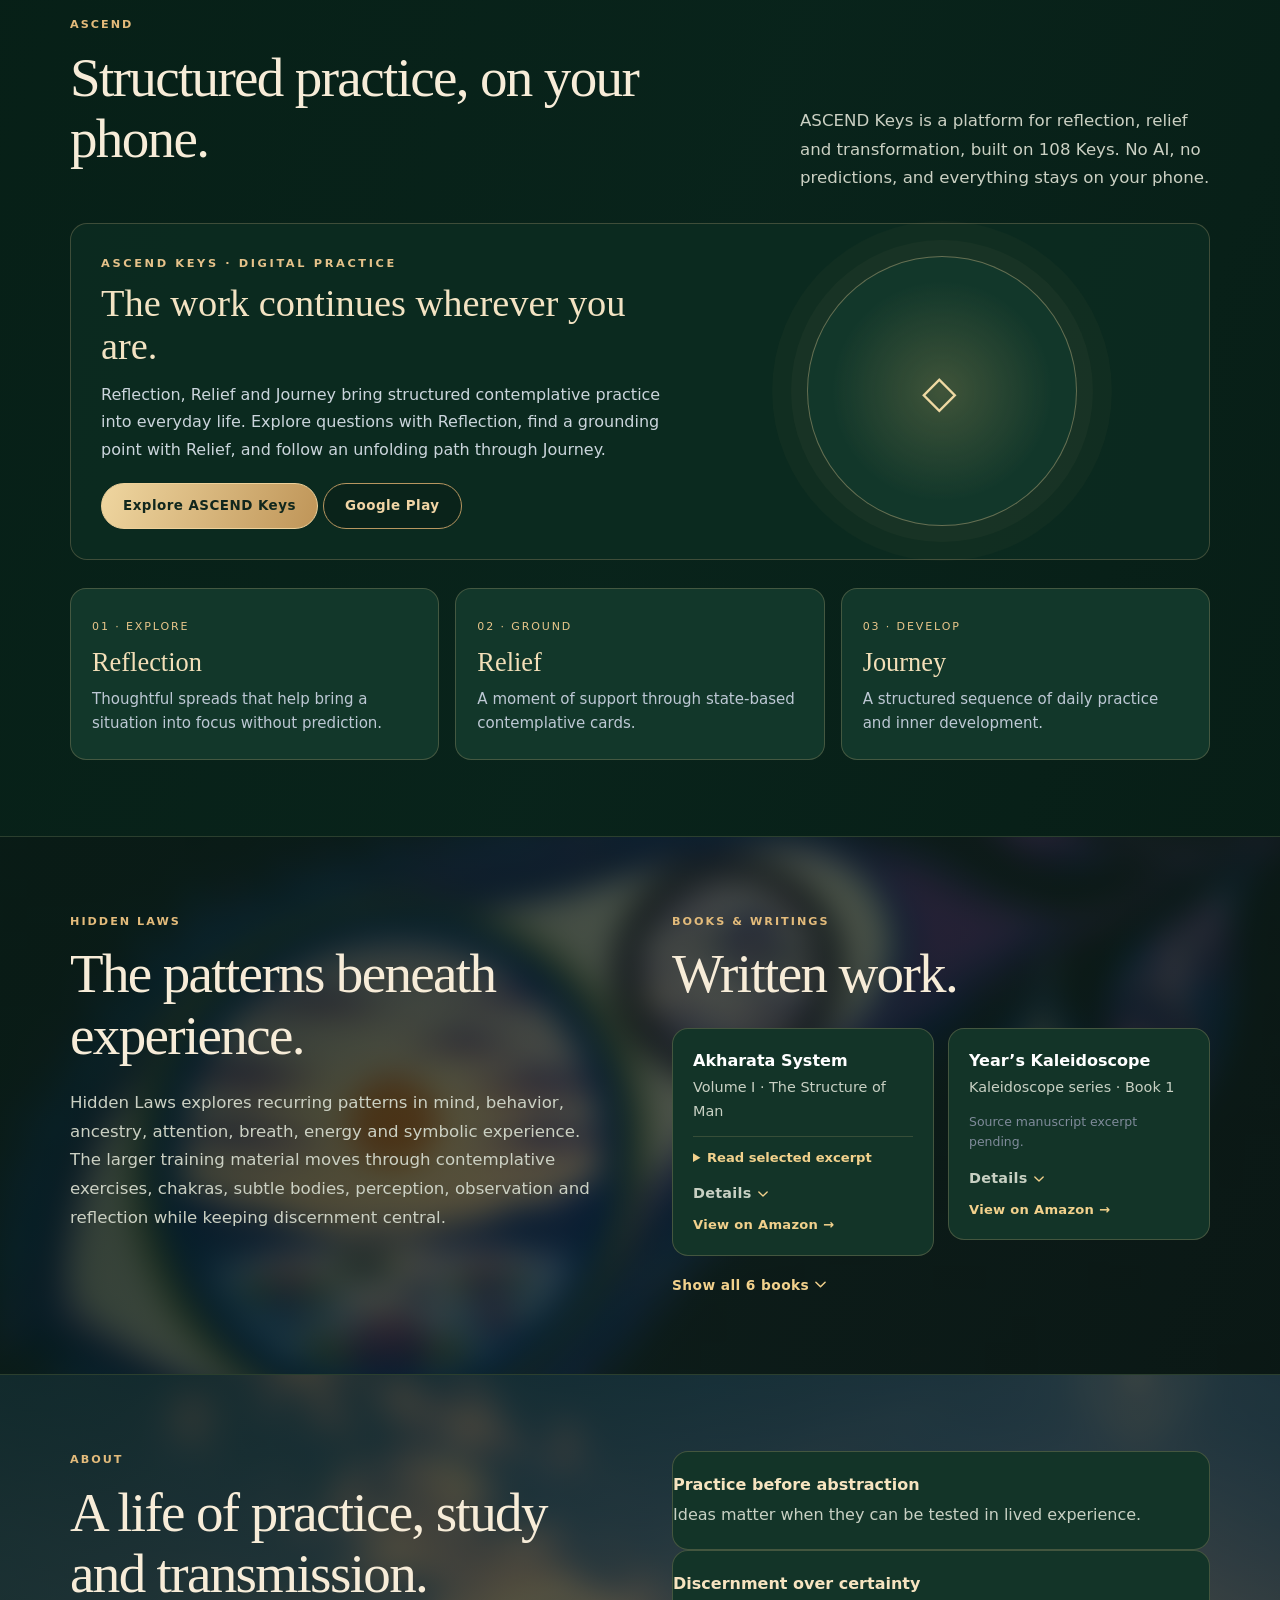
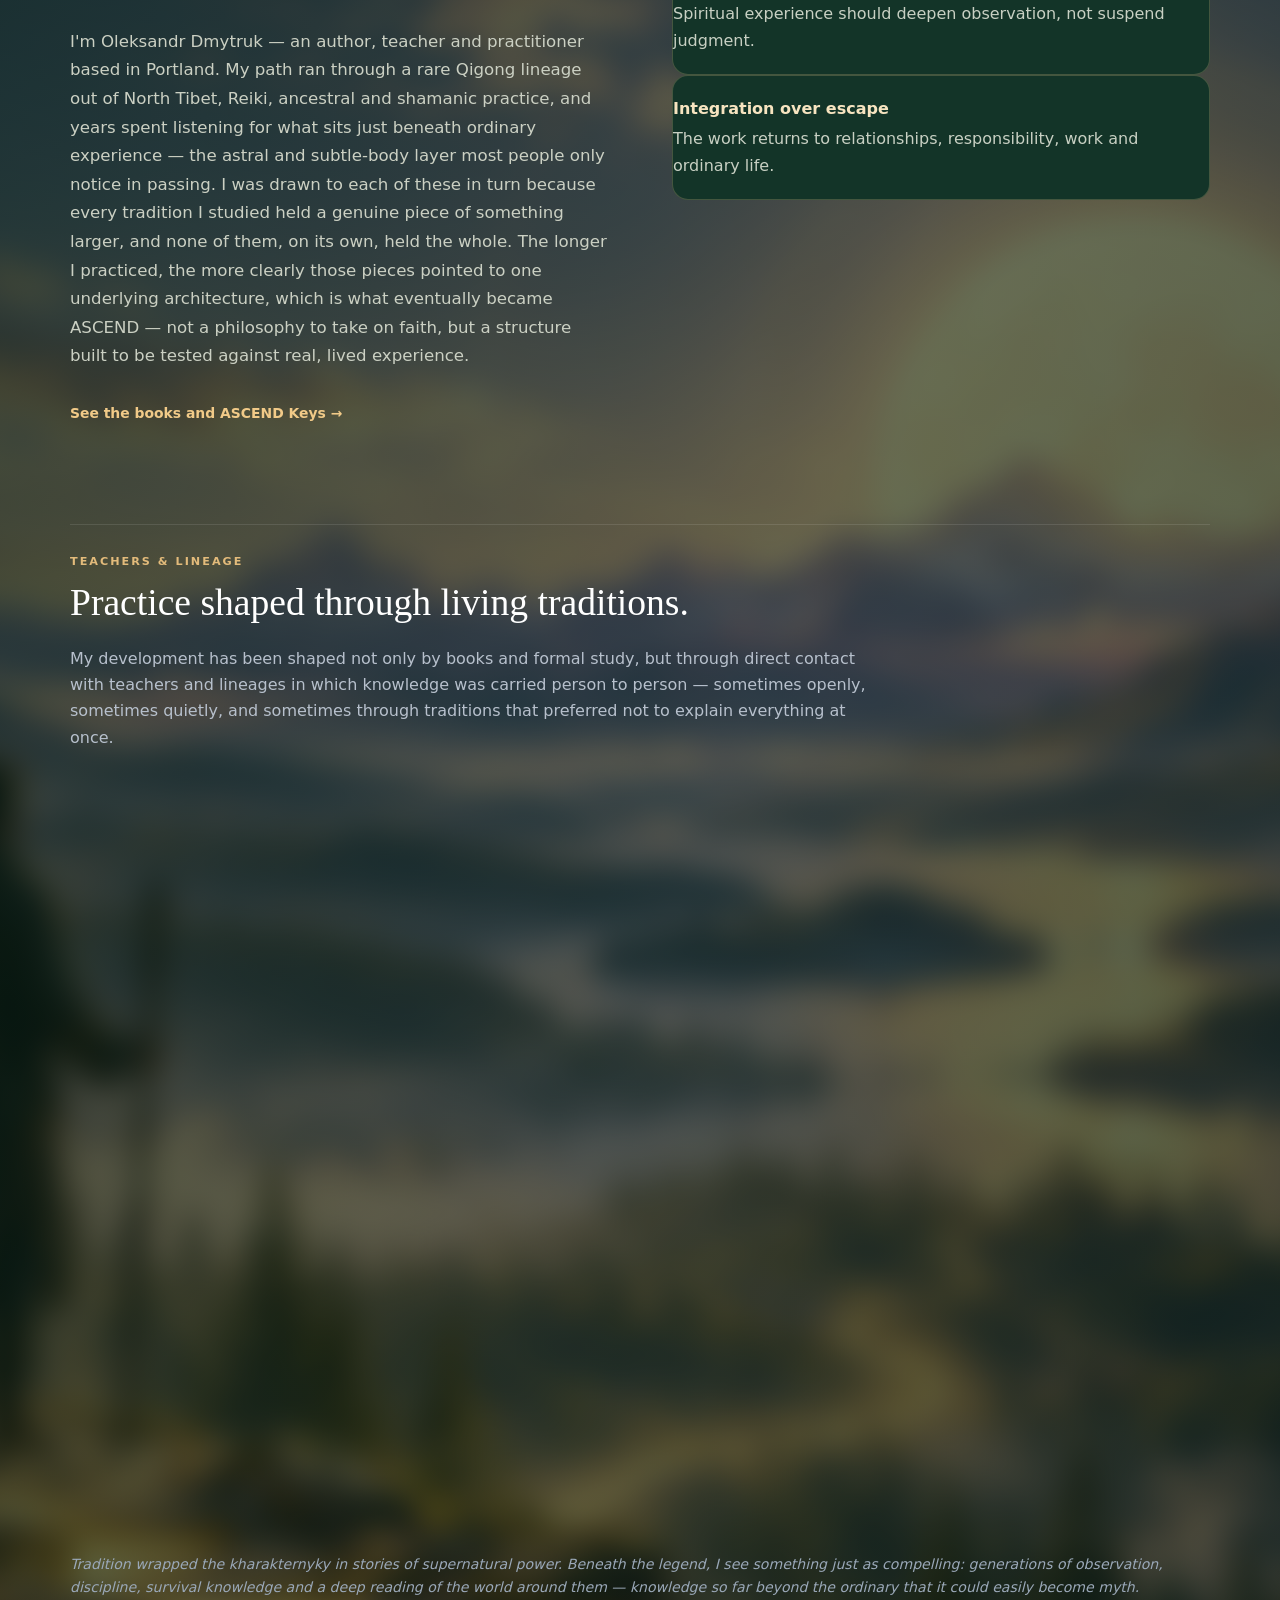
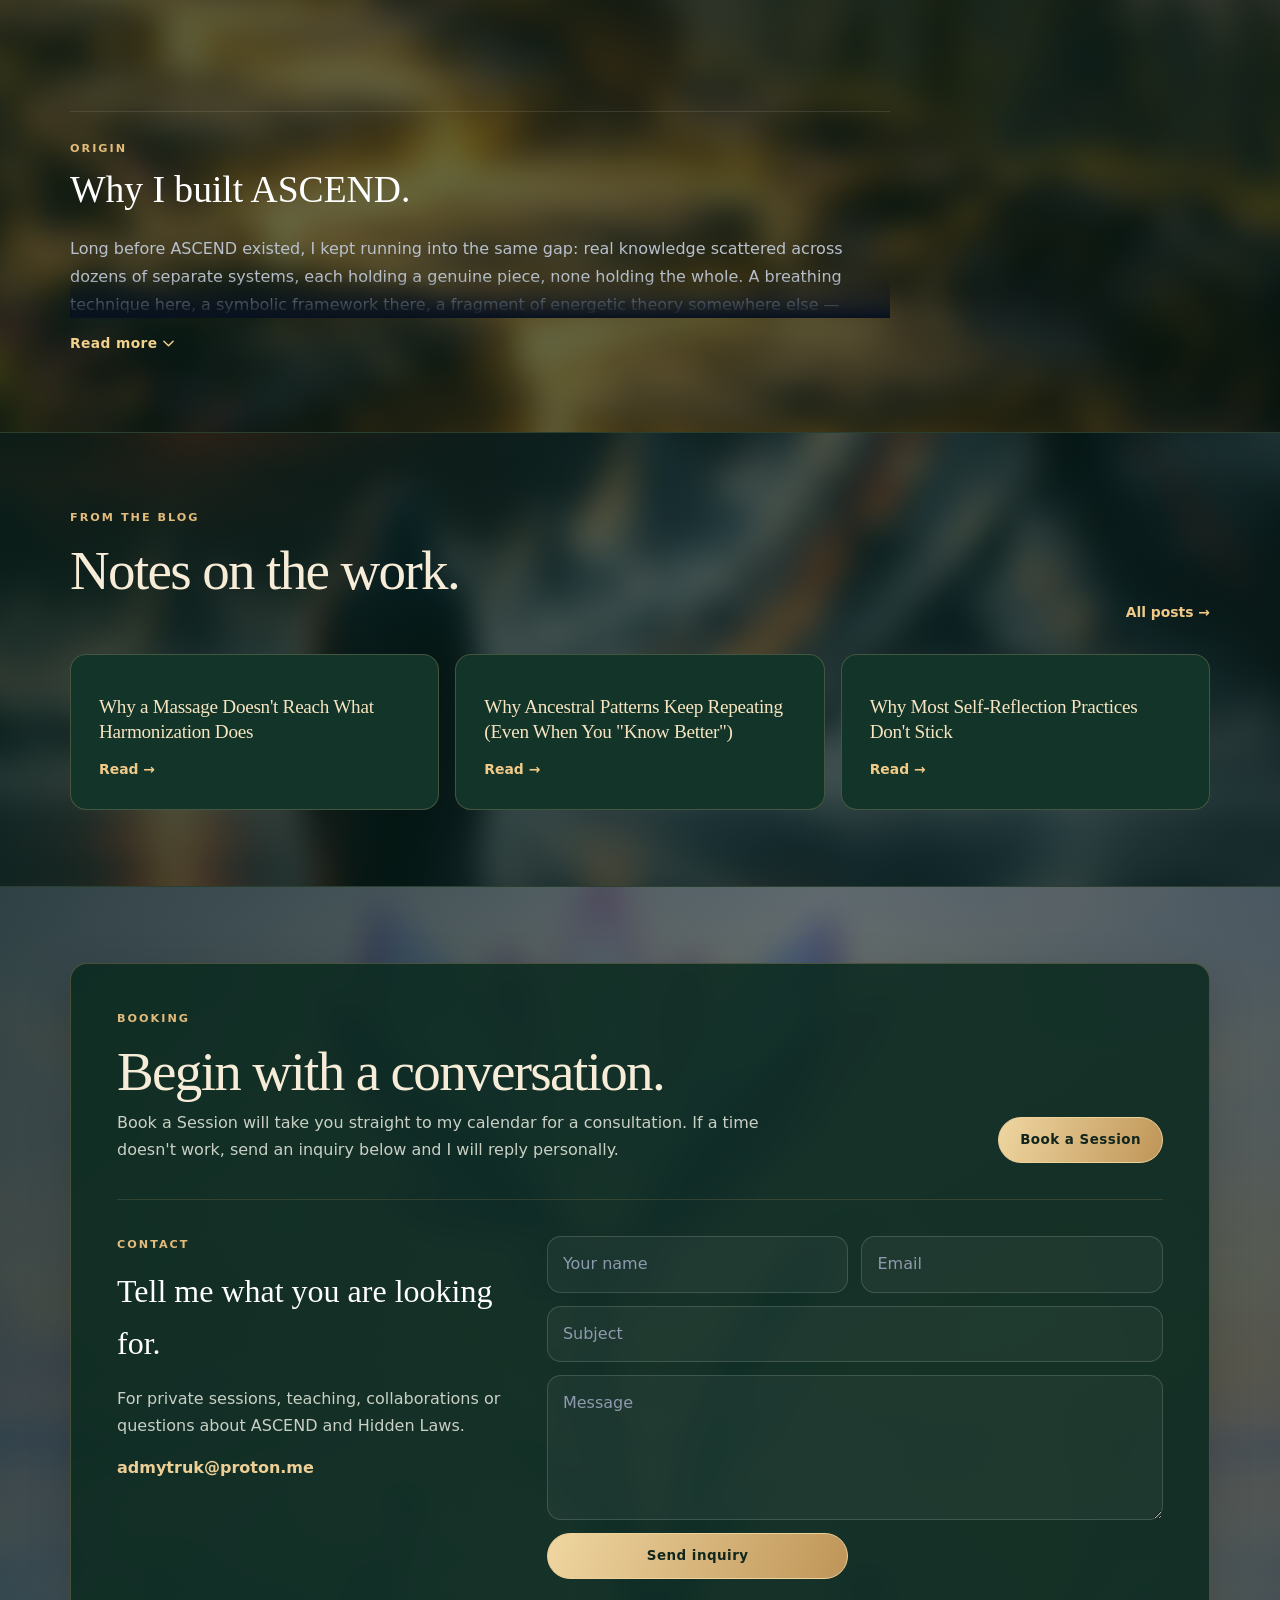
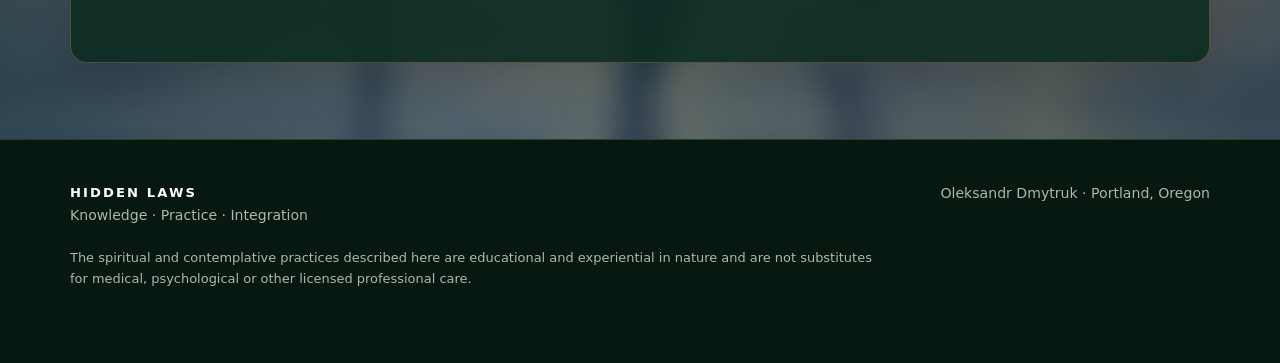
==== commit 8c453050: "Load updated visible cinematic background showcase and invalidate old theme cache" ====
--- a/index.html
+++ b/index.html
@@ -60,7 +60,7 @@
 .post{text-decoration:none;color:inherit;display:flex;flex-direction:column;justify-content:space-between;min-height:150px}.post h3{font-size:1.2rem;line-height:1.3}
 </style>
 
-<link rel="stylesheet" href="/unified-theme.css?v=20261122-unified-4"></head>
+<link rel="stylesheet" href="/unified-theme.css?v=20261122-showcase-5"></head>
 <body>
 <a class="skip" href="#main">Skip to content</a>
 <header><div class="wrap"><nav><a class="brand" href="#top"><span class="brand-mark">HL</span><span>HIDDEN LAWS</span></a><button class="menu" id="menuBtn" type="button" aria-expanded="false" aria-controls="navlinks">Menu</button><div class="navlinks" id="navlinks"><a href="#practice">Practice</a><a href="#work">Sessions</a><a href="#ancestral">Ancestral Roots</a><a href="/ascend-keys">ASCEND Keys</a><a href="#teachings">Library</a><a href="/oleksandr-dmytruk.html">The Work</a><a href="/blog/">Blog</a><a href="#about">About Oleksandr</a><a class="nav-cta booking-link" href="https://cal.com/ascend-5vlj4z/consultation" target="_blank" rel="noopener">Book Consultation</a></div></nav></div></header>
--- a/unified-theme.css
+++ b/unified-theme.css
@@ -136,3 +136,49 @@
  #ascend .hl-keys{grid-template-columns:1fr!important}
 }
 @media(prefers-reduced-motion:reduce){.hero,.journey-card,.btn{transition:none!important}}
+
+
+/* Cinematic image showcase: independently blurred backdrops, crisp foreground. */
+body{background:#071a14!important}
+main section:not(.hero){isolation:isolate;position:relative;overflow:hidden}
+main section:not(.hero):not(#start):not(#vision)::before{
+ content:"";position:absolute;inset:-35px;z-index:-2;pointer-events:none;
+ background-image:var(--scene-image);background-size:cover;background-position:center;
+ filter:blur(15px) saturate(.94);transform:scale(1.06);opacity:.72
+}
+main section:not(.hero):not(#start):not(#vision)::after{
+ content:"";position:absolute;inset:0;z-index:-1;pointer-events:none;
+ background:linear-gradient(110deg,rgba(5,28,20,.70),rgba(6,30,23,.45) 52%,rgba(5,23,17,.58))
+}
+#work{--scene-image:url('/art/lotus.webp')}
+#ancestral{--scene-image:url('/art/tree.webp')}
+#ascend{--scene-image:url('/art/integration.webp')}
+#teachings{--scene-image:url('/art/akharata.webp')}
+#about{--scene-image:url('/art/path.webp')}
+#blog{--scene-image:url('/art/threshold.webp')}
+#booking{--scene-image:url('/art/lotus.webp')}
+#work,#ancestral,#ascend,#teachings,#about,#blog,#booking{background:#0b281e!important}
+#work>.wrap,#ancestral>.wrap,#ascend>.wrap,#teachings>.wrap,#about>.wrap,#blog>.wrap,#booking>.wrap{position:relative;z-index:1}
+#start{isolation:isolate;position:relative;background:#0b271e!important}
+#start::before{content:"";position:absolute;z-index:-2;inset:-30px;background:url('/art/path.webp') center/cover no-repeat;filter:blur(17px) saturate(.86);opacity:.55;transform:scale(1.06)}
+#start::after{content:"";position:absolute;inset:0;z-index:-1;background:rgba(5,25,18,.58)}
+#start>.wrap{position:relative;z-index:1}
+.hero{isolation:isolate}
+.hero::after{content:"";position:absolute;inset:0;z-index:0;pointer-events:none;background:linear-gradient(90deg,rgba(5,26,18,.9),rgba(5,26,18,.4)),url('/art/threshold.webp') 55% 43%/cover no-repeat;filter:saturate(.78)}
+.hero>.wrap{z-index:1!important}
+#vision.hl-vision{isolation:isolate;position:relative;background:#0a291e!important}
+#vision.hl-vision::before{content:"";position:absolute;inset:-40px;z-index:-2;pointer-events:none;background:url('/art/integration.webp') center/cover no-repeat;filter:blur(18px) saturate(.90);opacity:.60}
+#vision.hl-vision::after{content:"";position:absolute;inset:0;z-index:-1;pointer-events:none;background:linear-gradient(110deg,rgba(6,30,22,.71),rgba(7,34,24,.55))}
+#vision.hl-vision>.wrap{position:relative;z-index:1}
+.booking-shell{background:rgba(12,43,32,.88)!important;border-color:rgba(222,182,115,.27)!important;box-shadow:0 14px 45px rgba(0,0,0,.18)!important;border-radius:17px!important}
+#ascend .hl-app-banner{background:rgba(13,45,34,.82)!important}
+#ascend .hl-app-orbit{background:radial-gradient(circle,rgba(225,185,112,.22),transparent 58%),#12372a!important}
+.hl-vision .hl-vimage img{filter:brightness(.93) saturate(.9)!important}
+.hl-vision .hl-vimage{background:#11372a!important}
+@media(max-width:650px){
+ main section:not(.hero):not(#start):not(#vision)::before{filter:blur(13px) saturate(.9);opacity:.61}
+ main section:not(.hero):not(#start):not(#vision)::after{background:linear-gradient(180deg,rgba(5,28,20,.66),rgba(5,28,20,.72))}
+ #start::before{filter:blur(15px);opacity:.45}
+ #vision.hl-vision::before{filter:blur(16px);opacity:.53}
+}
+@media(prefers-reduced-motion:reduce){main section::before,main section::after{animation:none!important}}
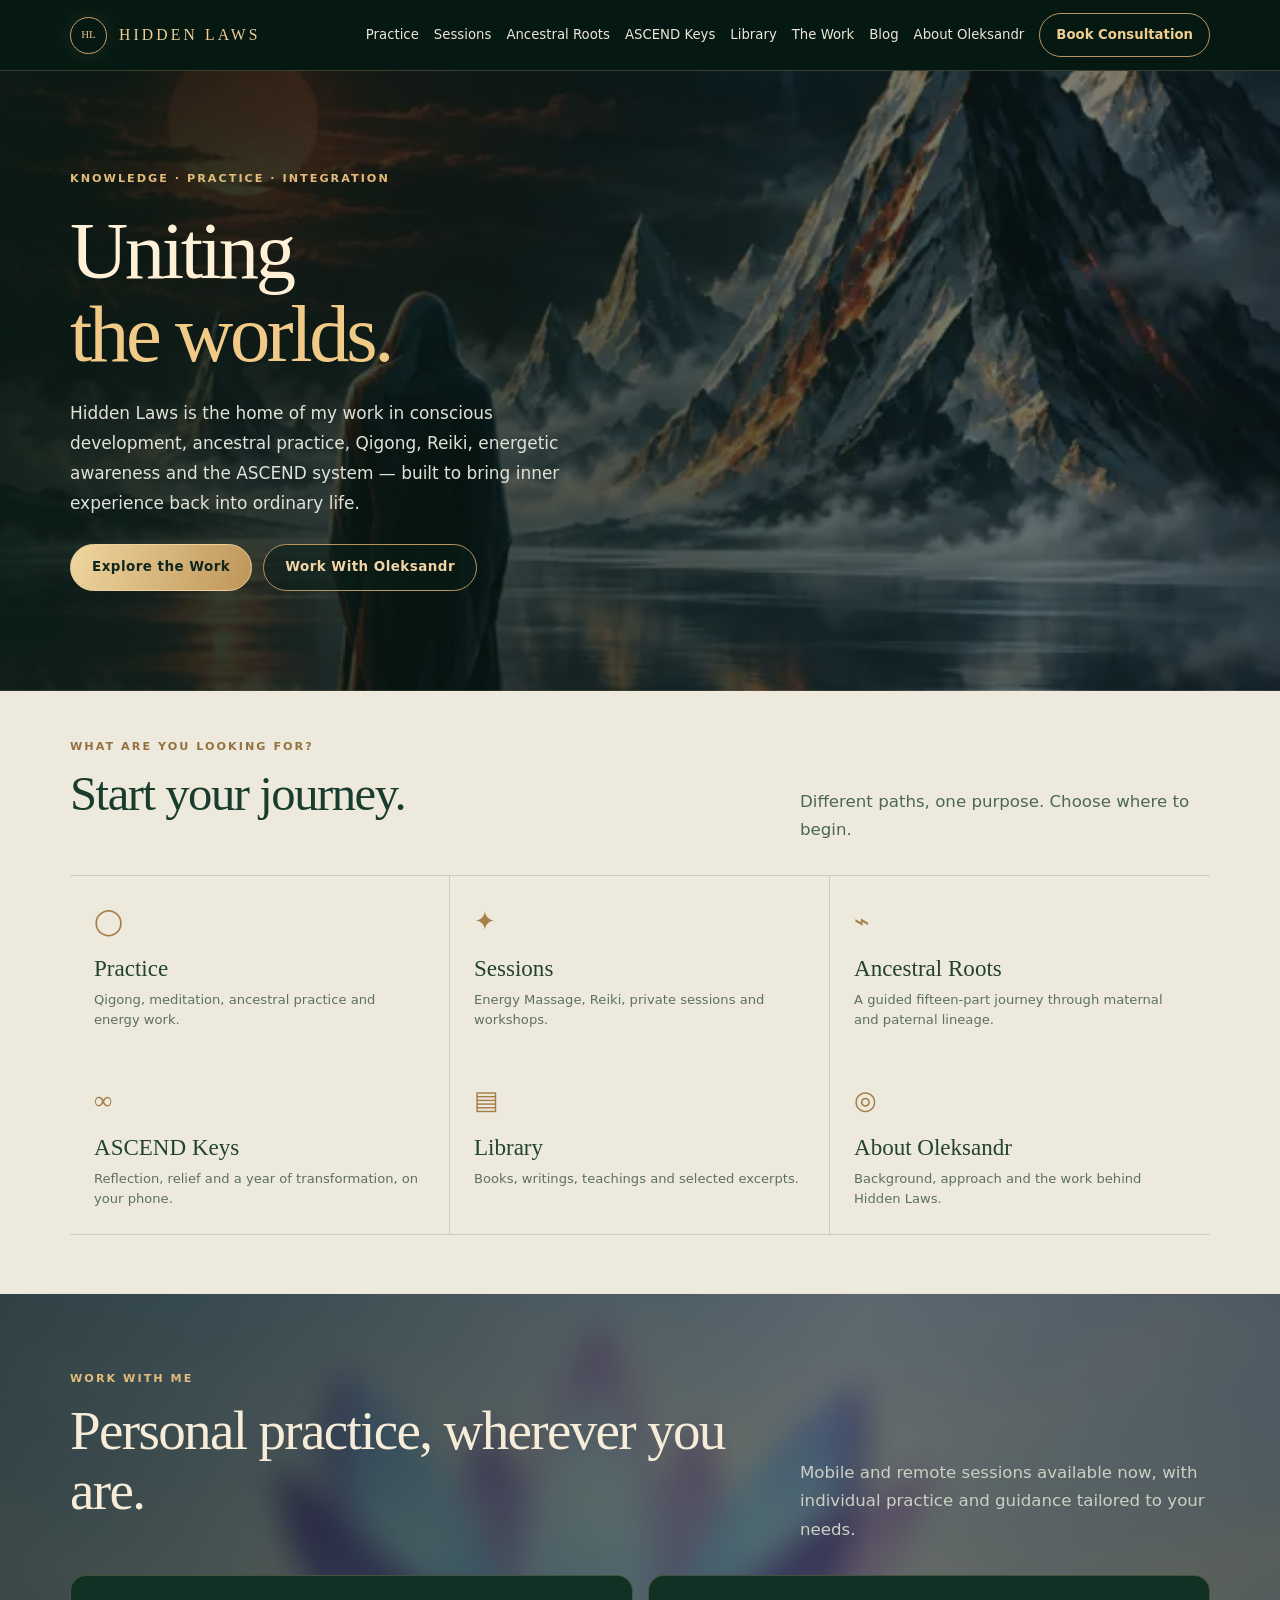
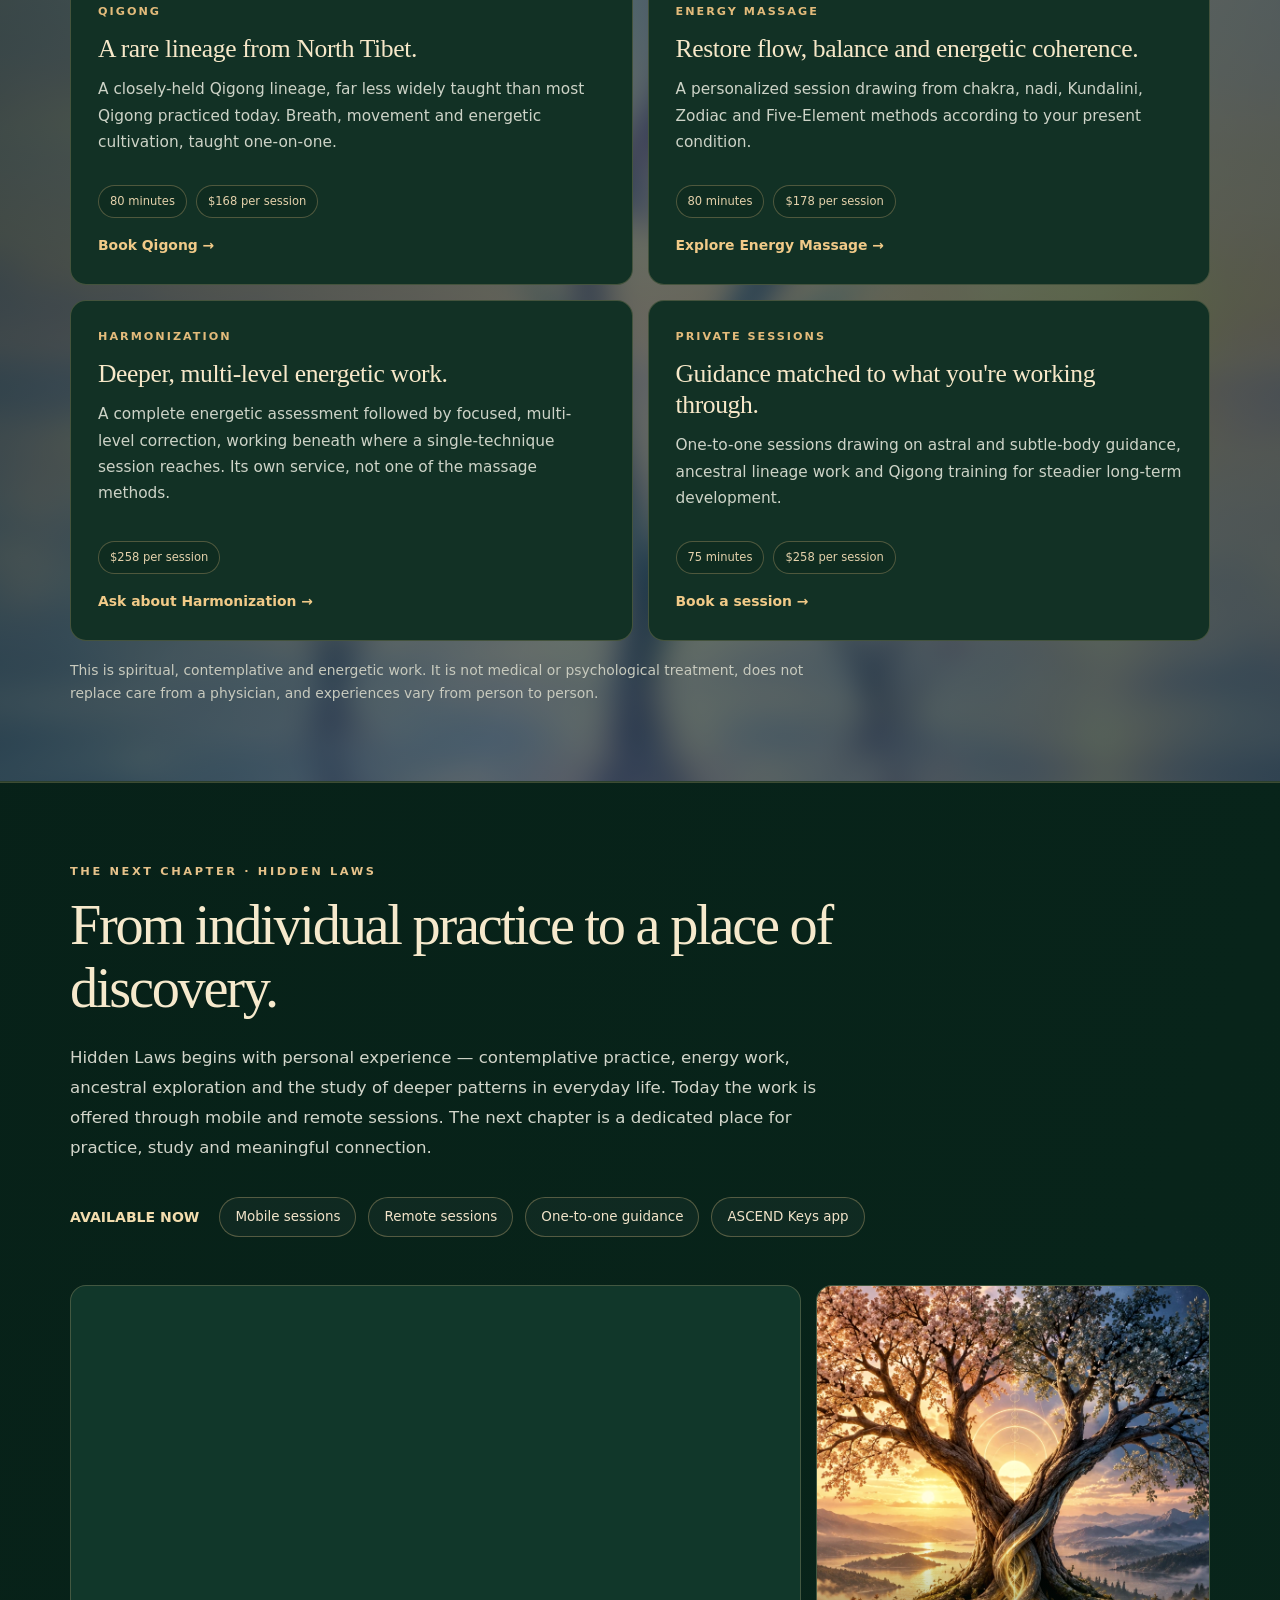
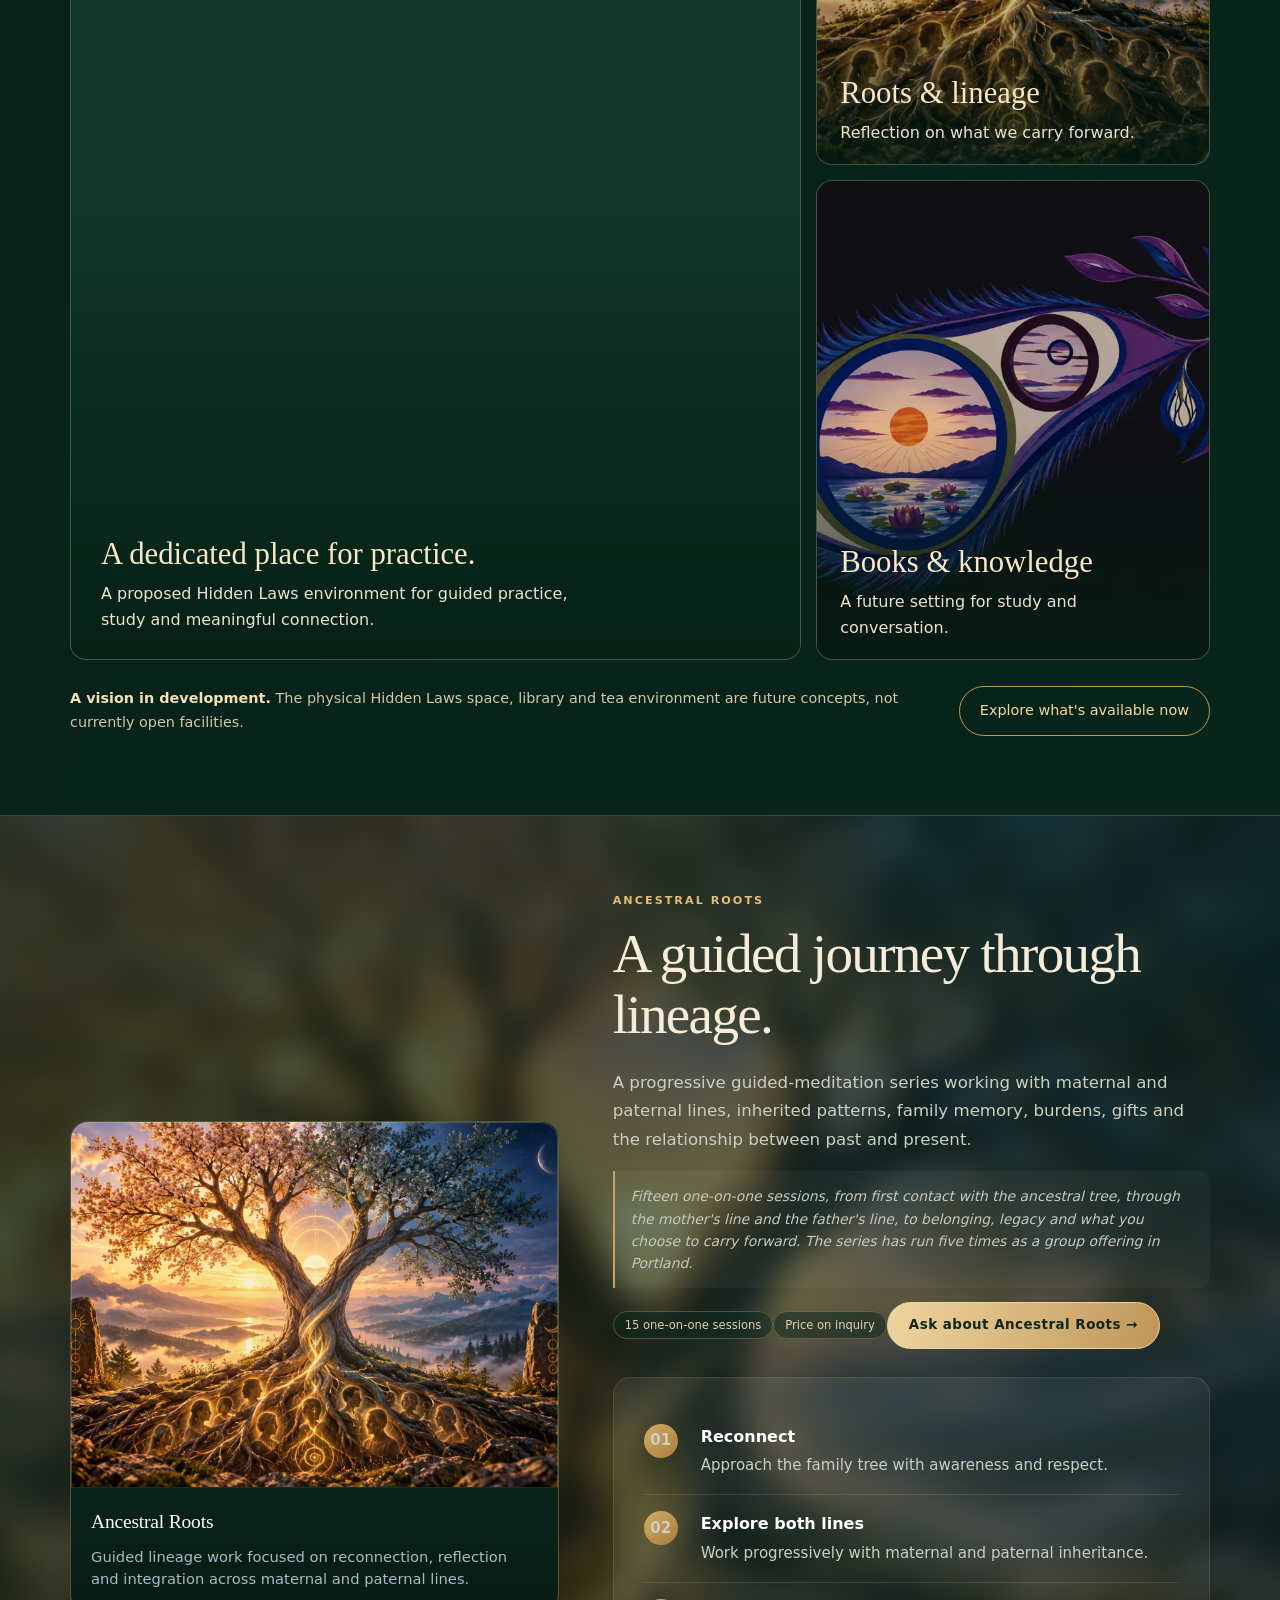
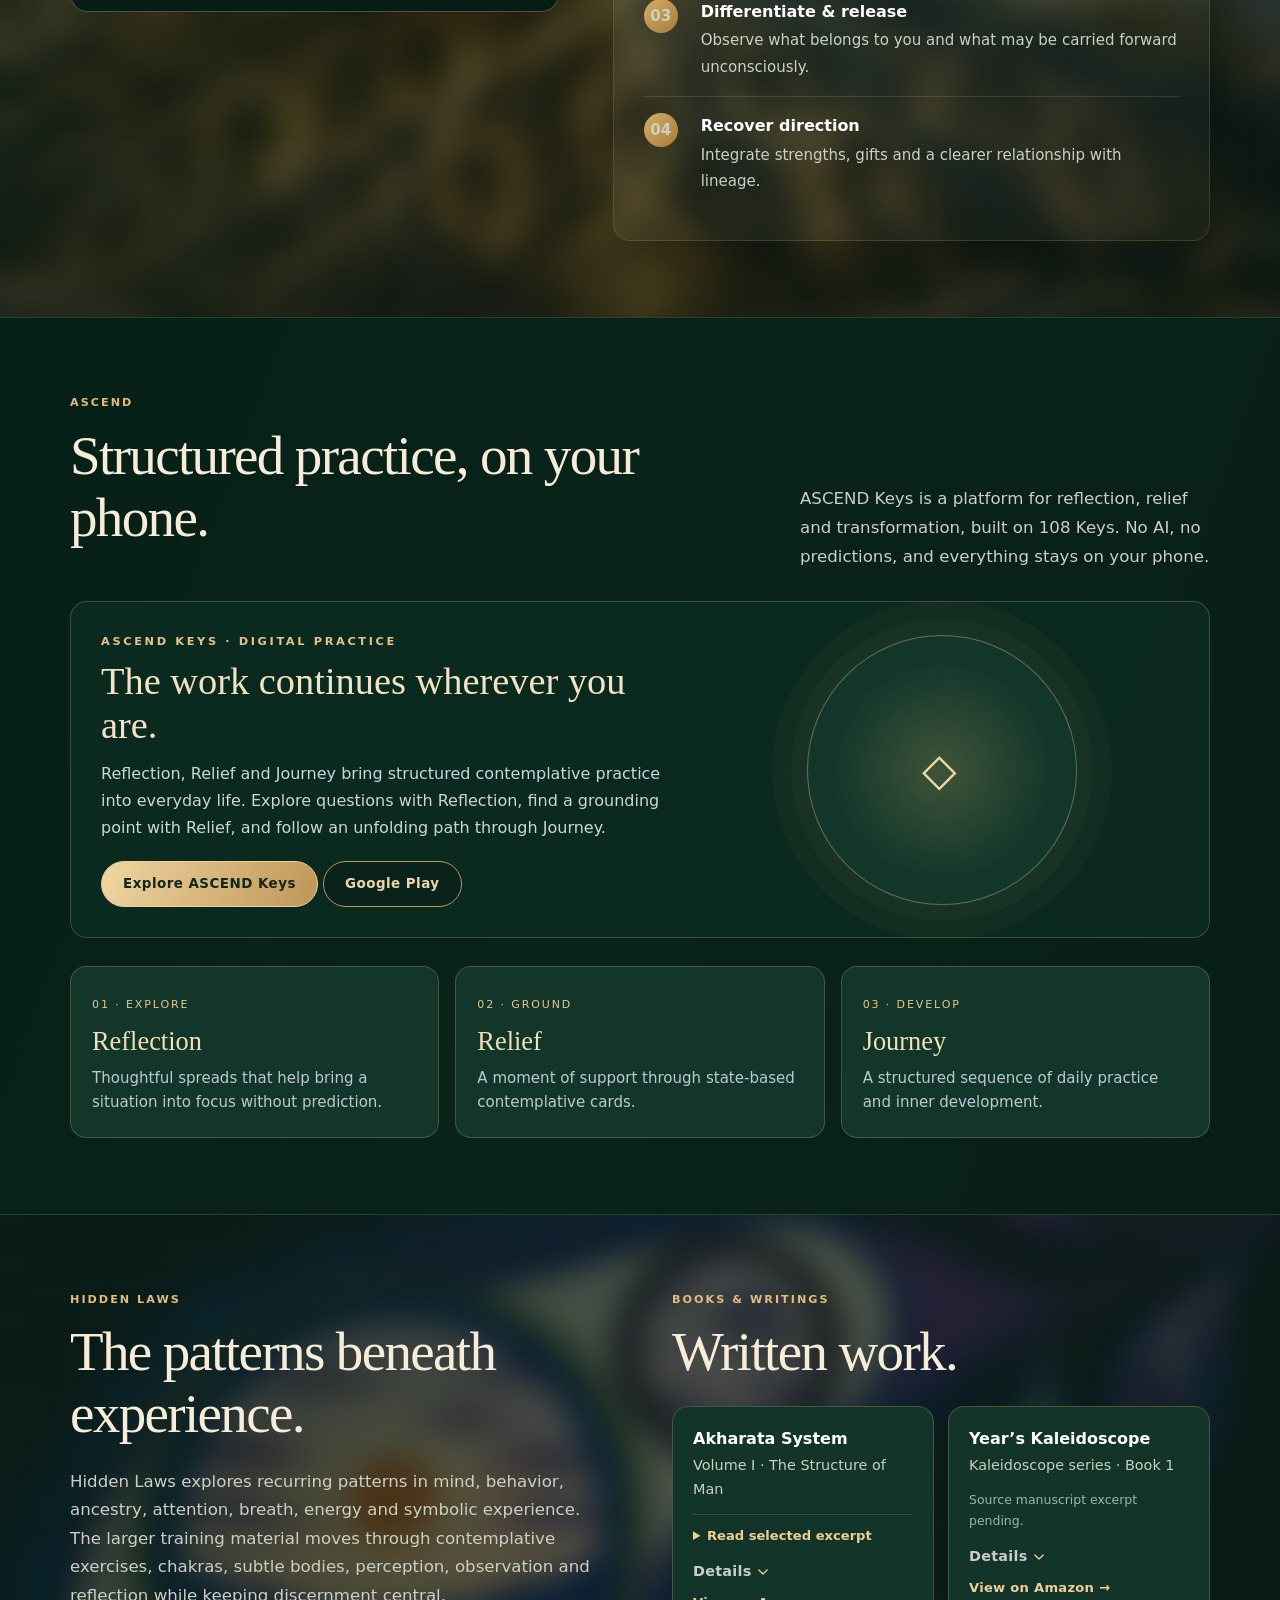
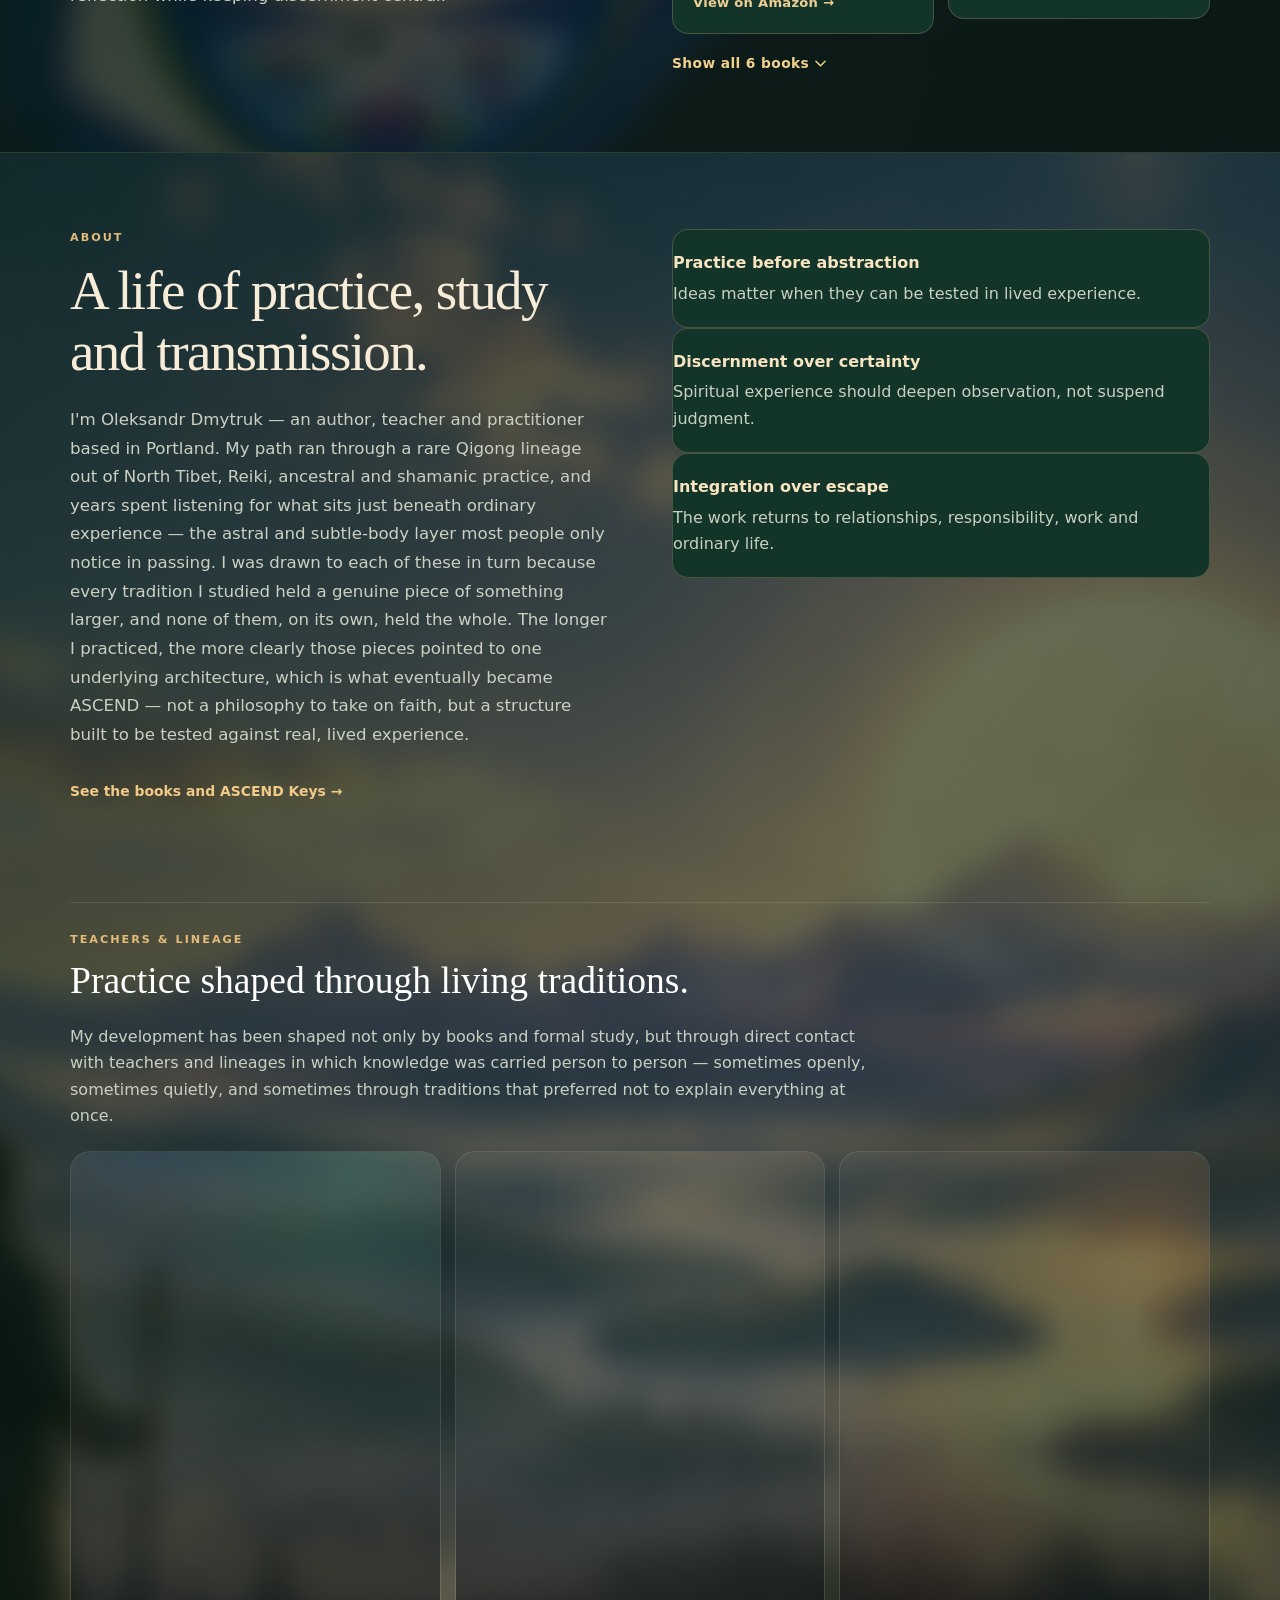
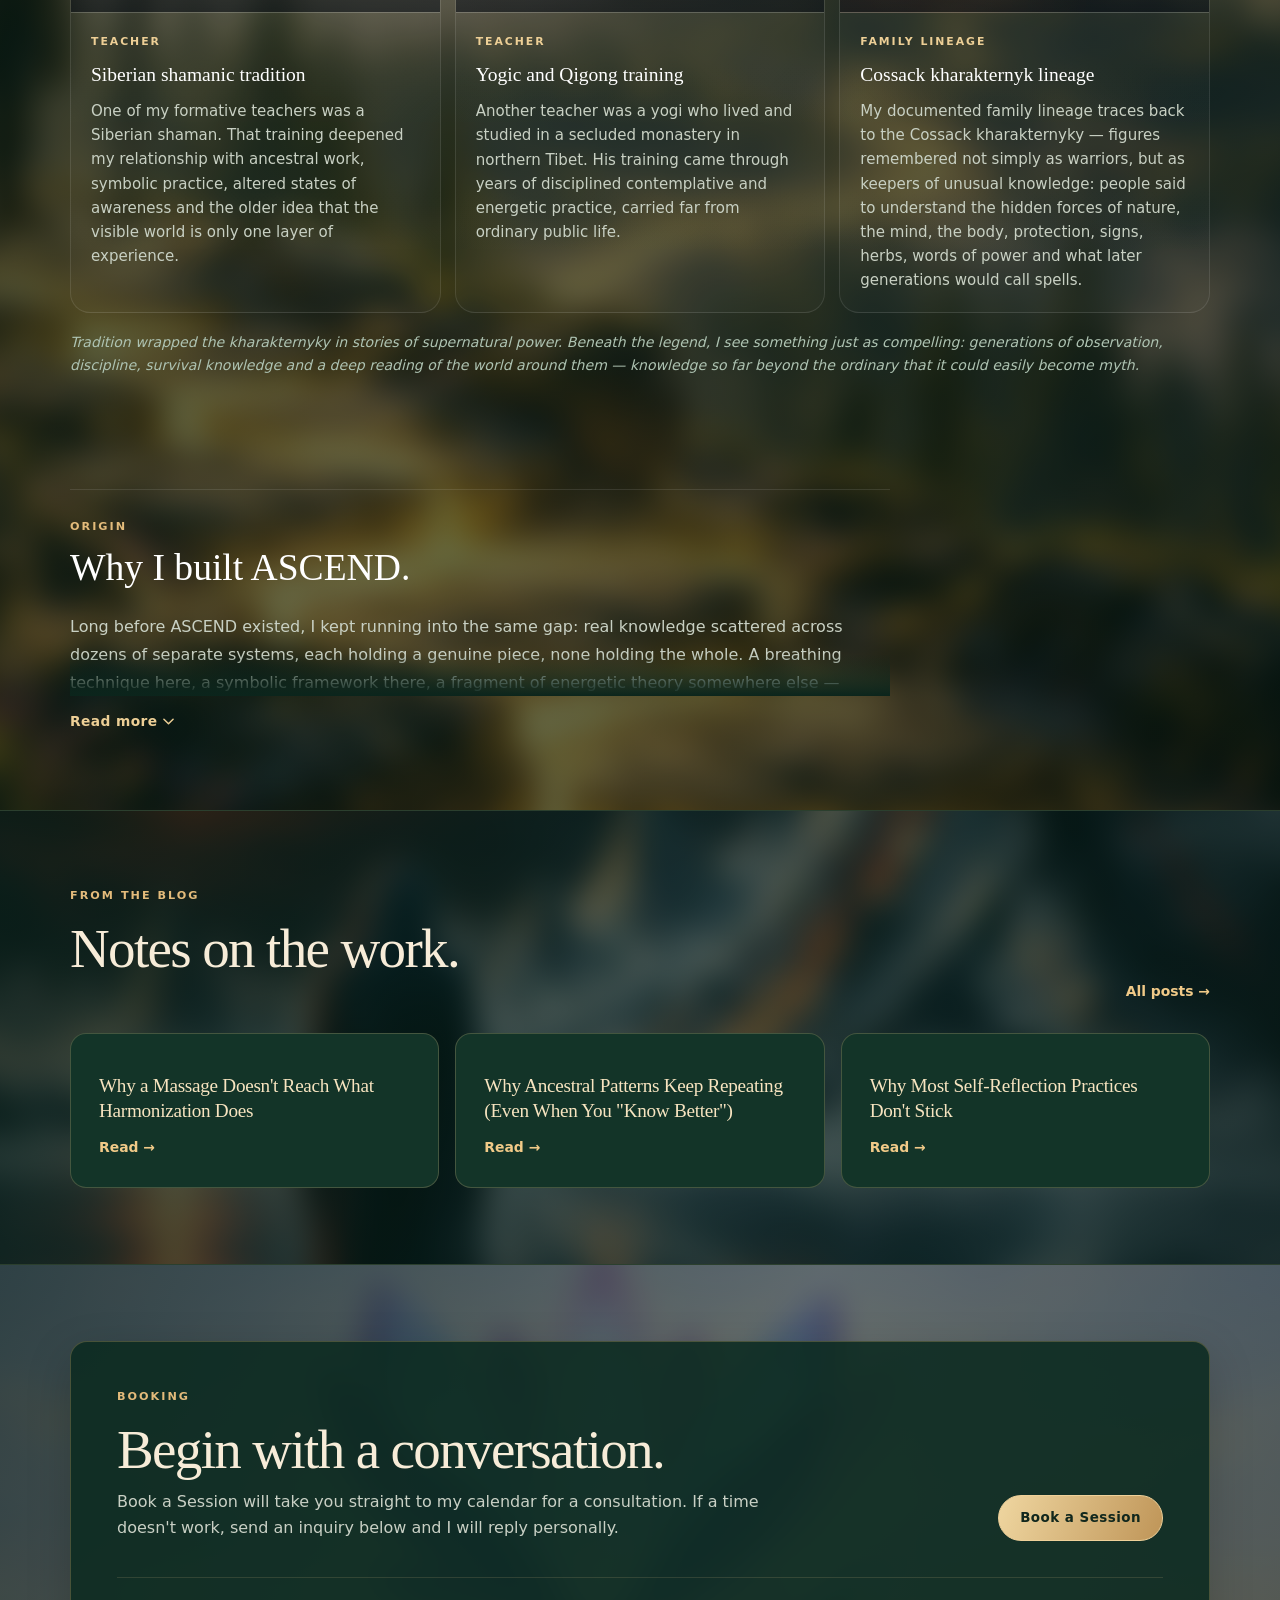
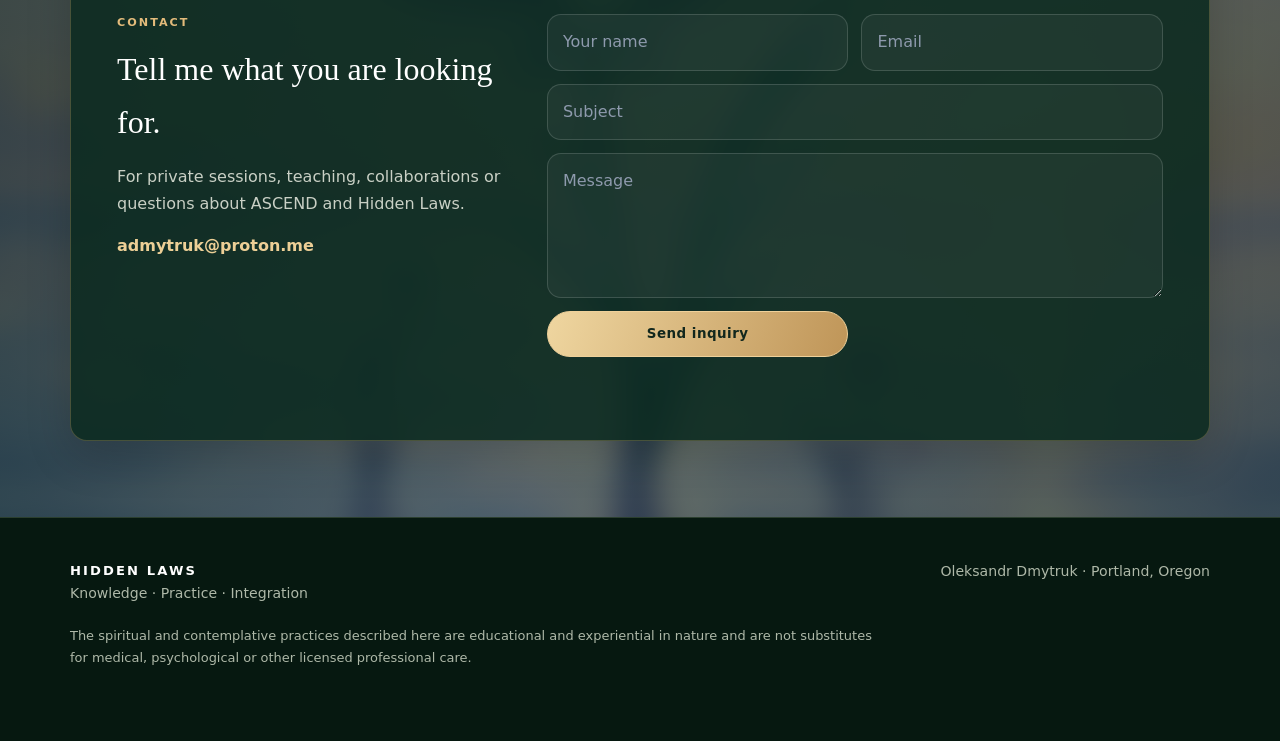
==== commit 9def2734: "Load refreshed architectural studio vision and consistent presentation-inspired homepage styles" ====
--- a/index.html
+++ b/index.html
@@ -60,7 +60,7 @@
 .post{text-decoration:none;color:inherit;display:flex;flex-direction:column;justify-content:space-between;min-height:150px}.post h3{font-size:1.2rem;line-height:1.3}
 </style>
 
-<link rel="stylesheet" href="/unified-theme.css?v=20261122-showcase-5"></head>
+<link rel="stylesheet" href="/unified-theme.css?v=20261122-presentation-6"></head>
 <body>
 <a class="skip" href="#main">Skip to content</a>
 <header><div class="wrap"><nav><a class="brand" href="#top"><span class="brand-mark">HL</span><span>HIDDEN LAWS</span></a><button class="menu" id="menuBtn" type="button" aria-expanded="false" aria-controls="navlinks">Menu</button><div class="navlinks" id="navlinks"><a href="#practice">Practice</a><a href="#work">Sessions</a><a href="#ancestral">Ancestral Roots</a><a href="/ascend-keys">ASCEND Keys</a><a href="#teachings">Library</a><a href="/oleksandr-dmytruk.html">The Work</a><a href="/blog/">Blog</a><a href="#about">About Oleksandr</a><a class="nav-cta booking-link" href="https://cal.com/ascend-5vlj4z/consultation" target="_blank" rel="noopener">Book Consultation</a></div></nav></div></header>
@@ -99,4 +99,4 @@
   el.textContent=c[field]}}).catch(()=>{});
 const form=document.getElementById('contactForm'),status=document.getElementById('contactStatus');form?.addEventListener('submit',async e=>{e.preventDefault();status.textContent='Sending…';const body=Object.fromEntries(new FormData(form));try{const r=await fetch('/api/contact',{method:'POST',headers:{'content-type':'application/json'},body:JSON.stringify(body)});const j=await r.json().catch(()=>({}));if(!r.ok)throw new Error(j.error||'Unable to send inquiry.');status.textContent='Thank you. Your inquiry has been received.';form.reset()}catch(err){status.textContent=err.message||'Unable to send inquiry. Please email admytruk@proton.me.'}});
 </script>
-<script src="/art-loader.js?v=20260928-fewer-offerings-1" defer></script><script src="/book-links.js?v=20260930-collapsible" defer></script><script src="/bio-lineage.js?v=20260930-gridfix" defer></script><script src="/about-origin.js?v=20260930-gridfix" defer></script><script src="/experience-preview.js?v=vision-20261122" defer></script></body></html>
+<script src="/art-loader.js?v=20261122-emerald-2" defer></script><script src="/book-links.js?v=20261122-emerald-2" defer></script><script src="/bio-lineage.js?v=20261122-emerald-2" defer></script><script src="/about-origin.js?v=20261122-emerald-2" defer></script><script src="/experience-preview.js?v=20261122-space-2" defer></script></body></html>
--- a/unified-theme.css
+++ b/unified-theme.css
@@ -182,3 +182,35 @@
  #vision.hl-vision::before{filter:blur(16px);opacity:.53}
 }
 @media(prefers-reduced-motion:reduce){main section::before,main section::after{animation:none!important}}
+
+
+/* Presentation-reference path navigation: ivory editorial band beneath cinematic hero. */
+#start{background:#eee9dd!important;padding:47px 0 58px!important}
+#start:before,#start:after{display:none!important}
+#start .eyebrow{color:#957142!important}
+#start h2{color:#193d2d!important;font-size:clamp(2.2rem,3.8vw,3.45rem)!important}
+#start .intro{color:#4b6757!important}
+#start .journey-grid{grid-template-columns:repeat(3,minmax(0,1fr))!important;gap:0!important;border-block:1px solid rgba(61,89,71,.19)}
+#start .journey-card,#start .journey-card:nth-child(n){background:none!important;box-shadow:none!important;min-height:0!important;border:0!important;border-right:1px solid rgba(61,89,71,.19)!important;border-radius:0!important;padding:25px 24px!important;justify-content:flex-start!important;align-items:flex-start!important;transform:none!important}
+#start .journey-card:nth-child(3n){border-right:0!important}
+#start .journey-card:nth-child(n):before{display:none!important}
+#start .journey-card .journey-icon{display:block!important;color:#a57f48!important;font-size:1.6rem!important;margin:0 0 12px!important;text-shadow:none!important}
+#start .journey-card h3{font:normal 1.44rem/1.19 Georgia,serif!important;color:#234331!important;text-shadow:none!important;letter-spacing:0!important;margin:0 0 7px!important}
+#start .journey-card p{color:#5c7162!important;text-shadow:none!important;font-size:.82rem!important;line-height:1.54!important}
+#start .journey-card:hover{background:rgba(255,255,255,.25)!important}
+#vision .hl-vimage{min-height:480px!important}
+#vision .hl-vimage img{object-fit:cover!important;object-position:center!important;filter:saturate(.8) contrast(1.05)!important}
+#vision .hl-vimage .hl-overlay{padding-top:22px}
+#vision .hl-vimage .hl-overlay h3{color:#f7e8c7!important}
+#vision .hl-vimage .hl-overlay p{color:#ece2d1!important}
+@media(max-width:650px){
+ #start{padding:44px 0 50px!important}
+ #start h2{font-size:2.48rem!important}
+ #start .journey-grid{grid-template-columns:repeat(2,minmax(0,1fr))!important;gap:0!important}
+ #start .journey-card,#start .journey-card:nth-child(n){min-height:138px!important;padding:19px 13px!important;border-right:1px solid rgba(61,89,71,.19)!important;border-bottom:1px solid rgba(61,89,71,.19)!important}
+ #start .journey-card:nth-child(2n){border-right:0!important}
+ #start .journey-icon{font-size:1.4rem!important;margin-bottom:9px!important}
+ #start .journey-card h3{font-size:1.18rem!important}
+ #start .journey-card p{font-size:.76rem!important;line-height:1.42!important}
+ #vision .hl-vimage{min-height:315px!important}
+}
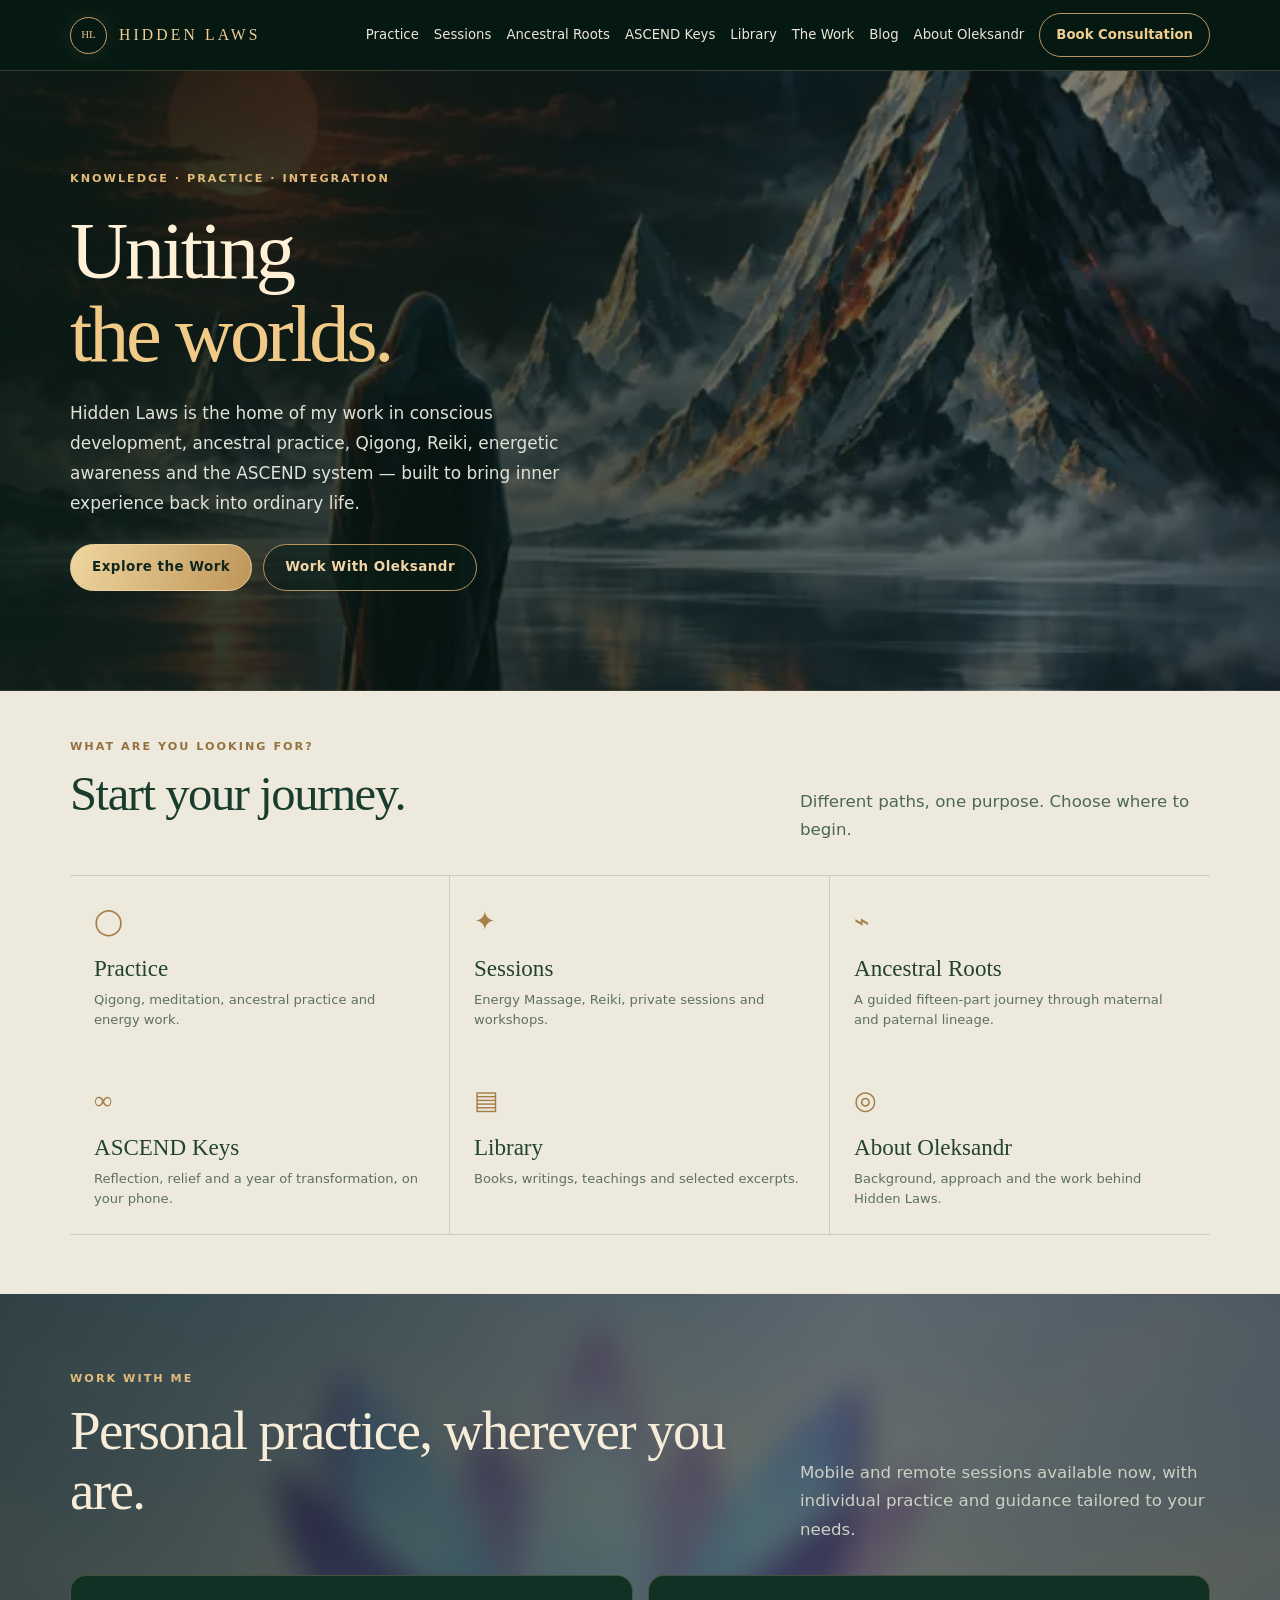
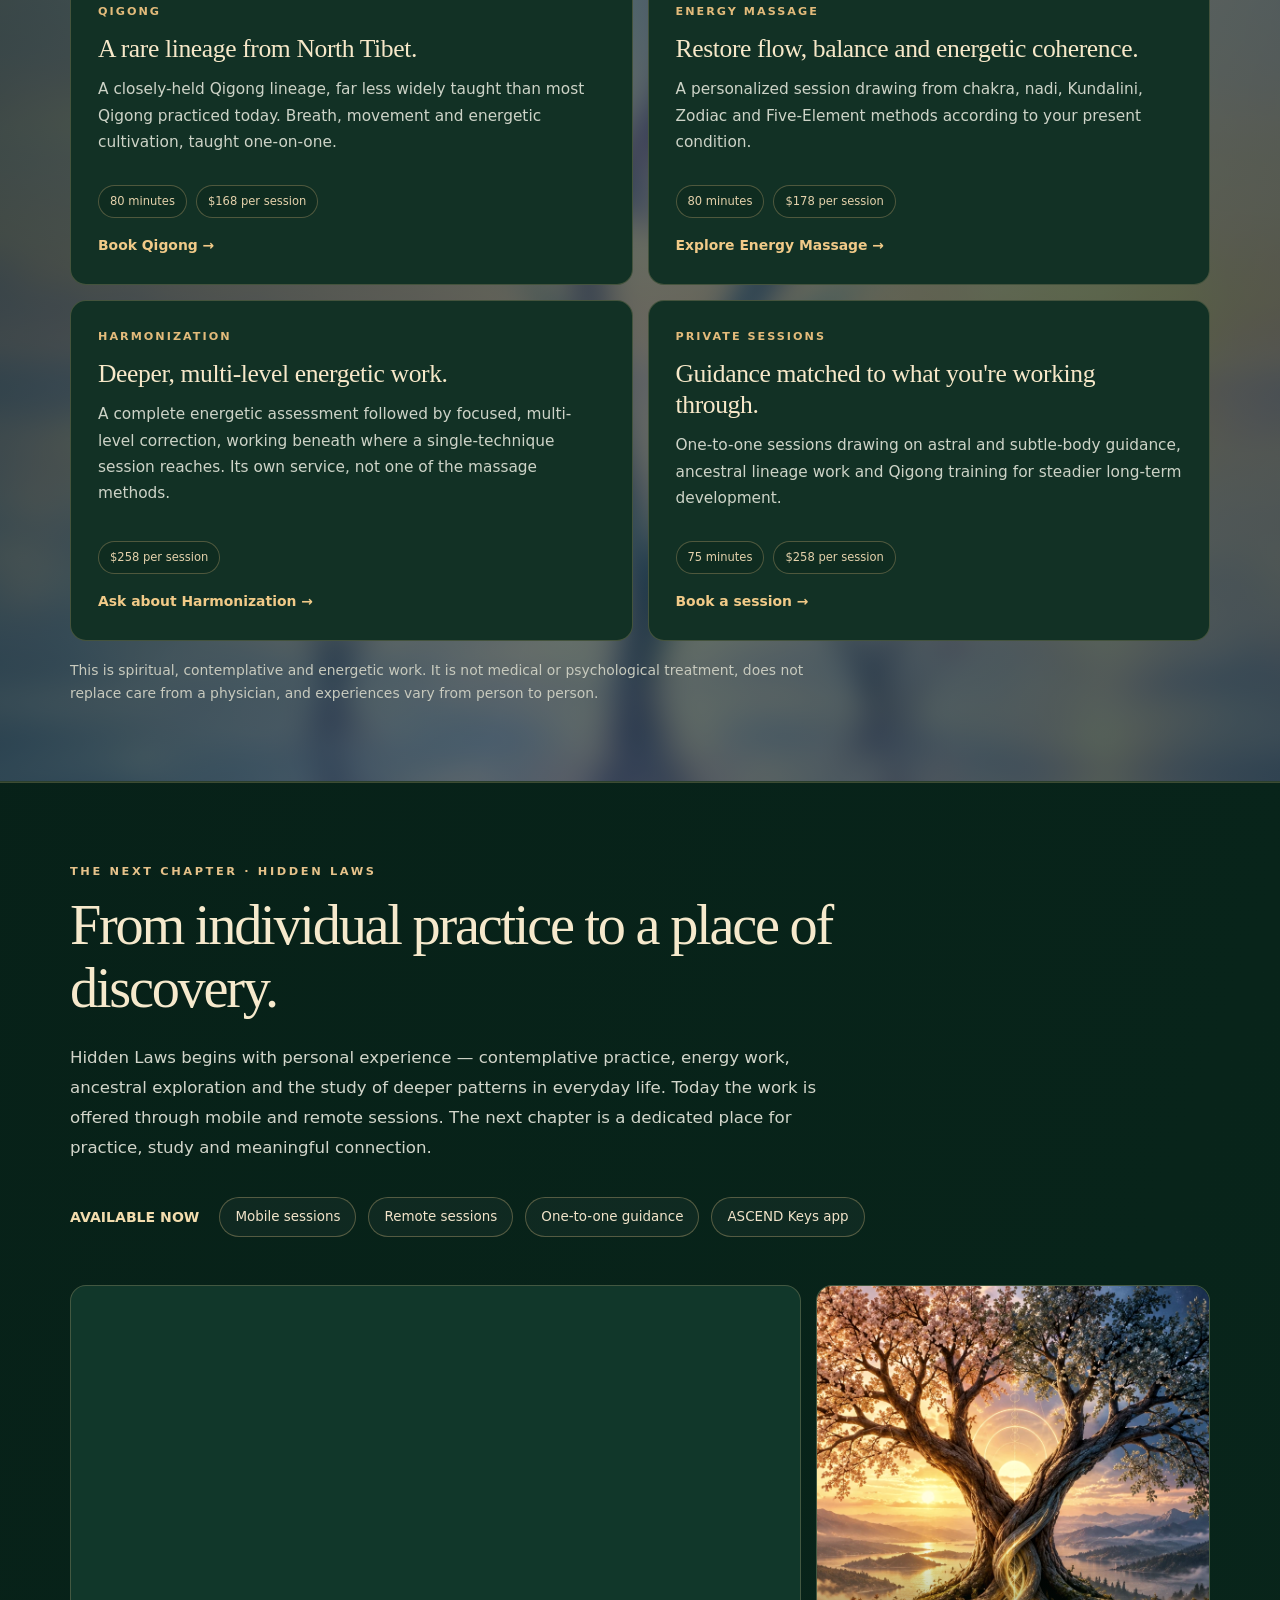
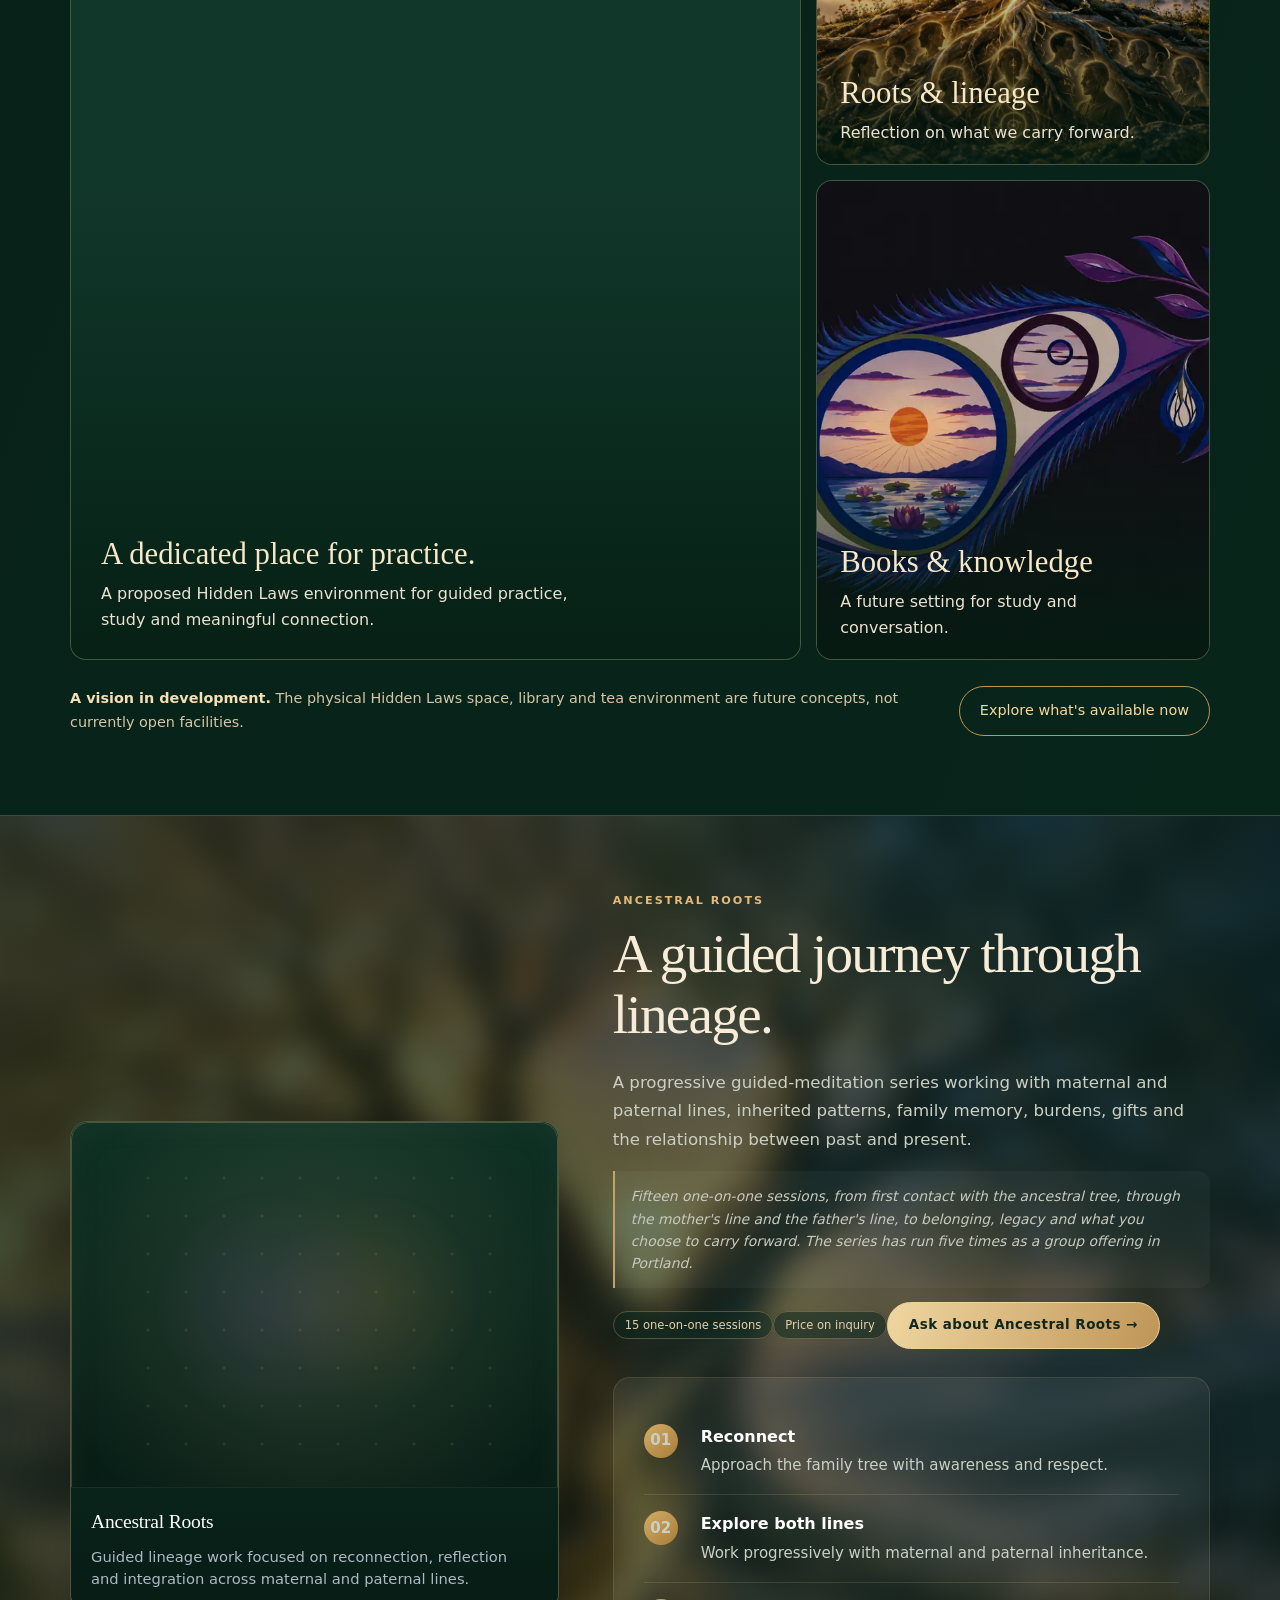
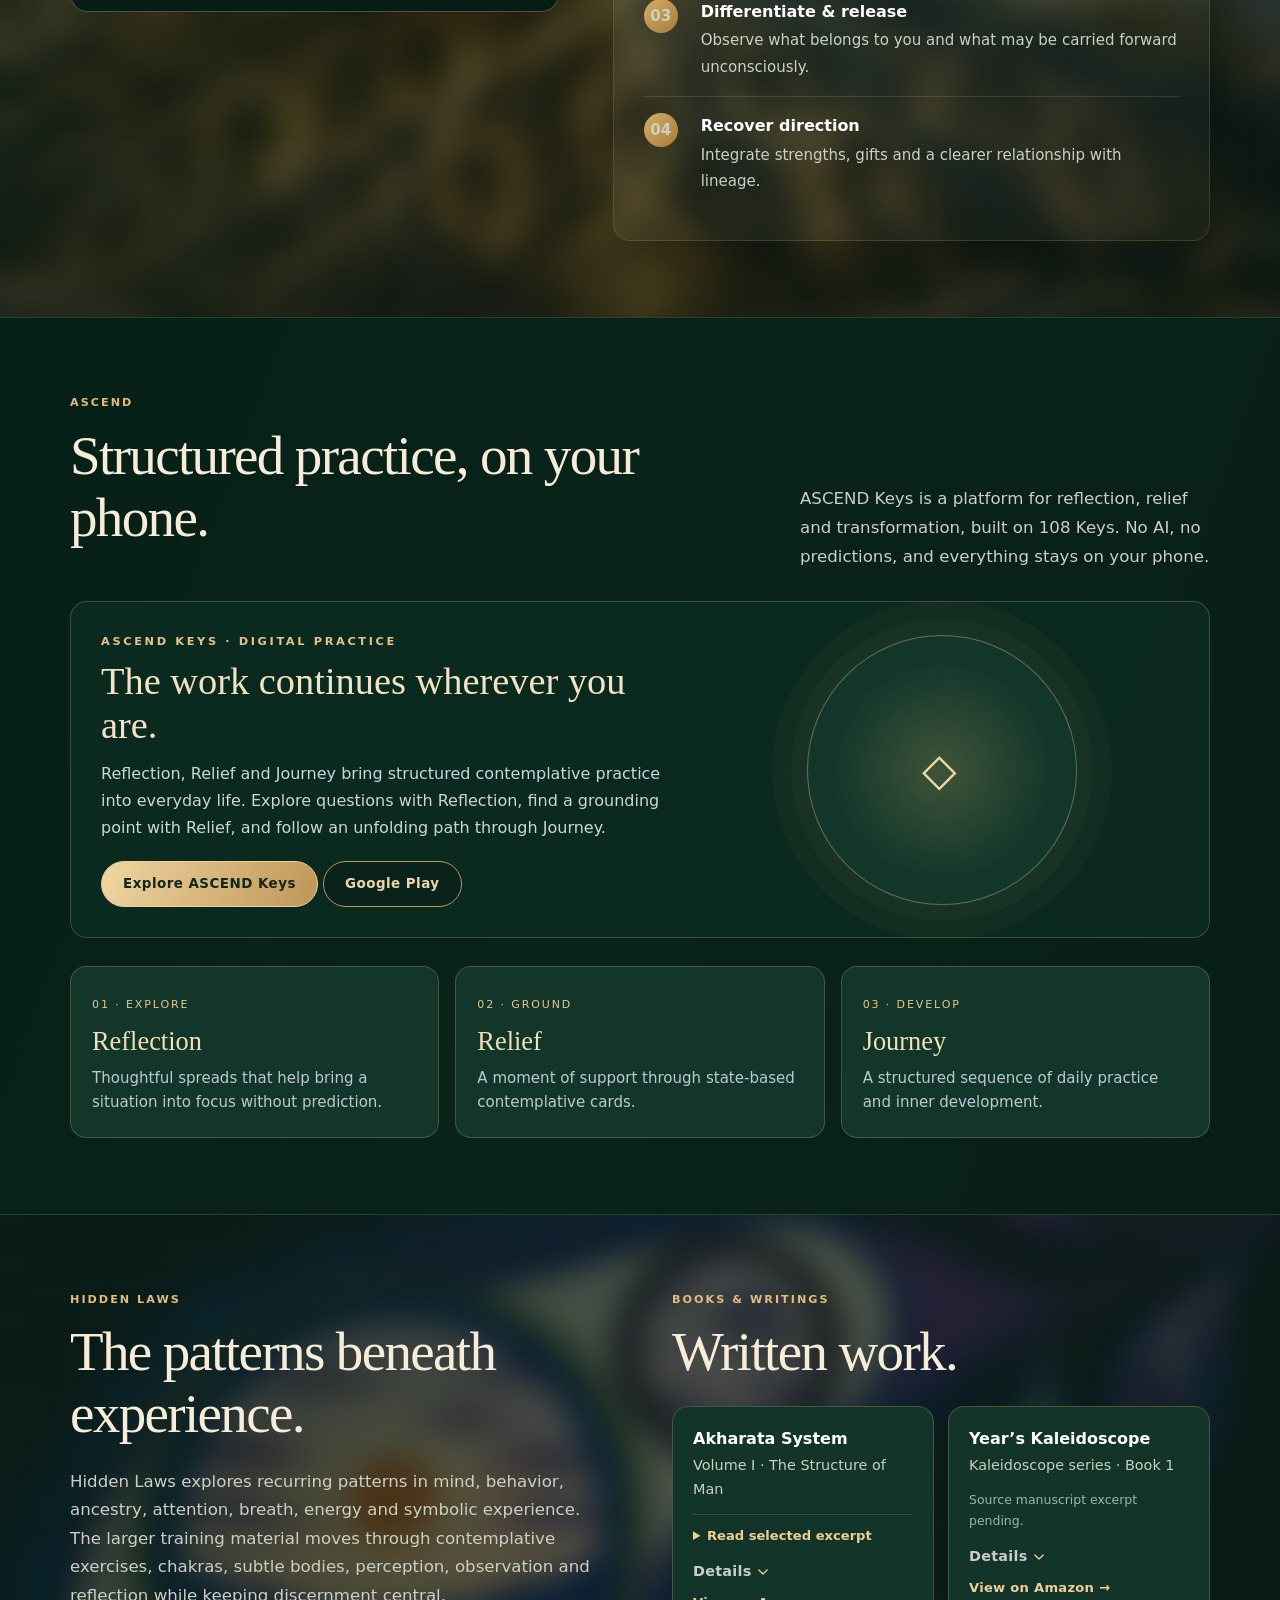
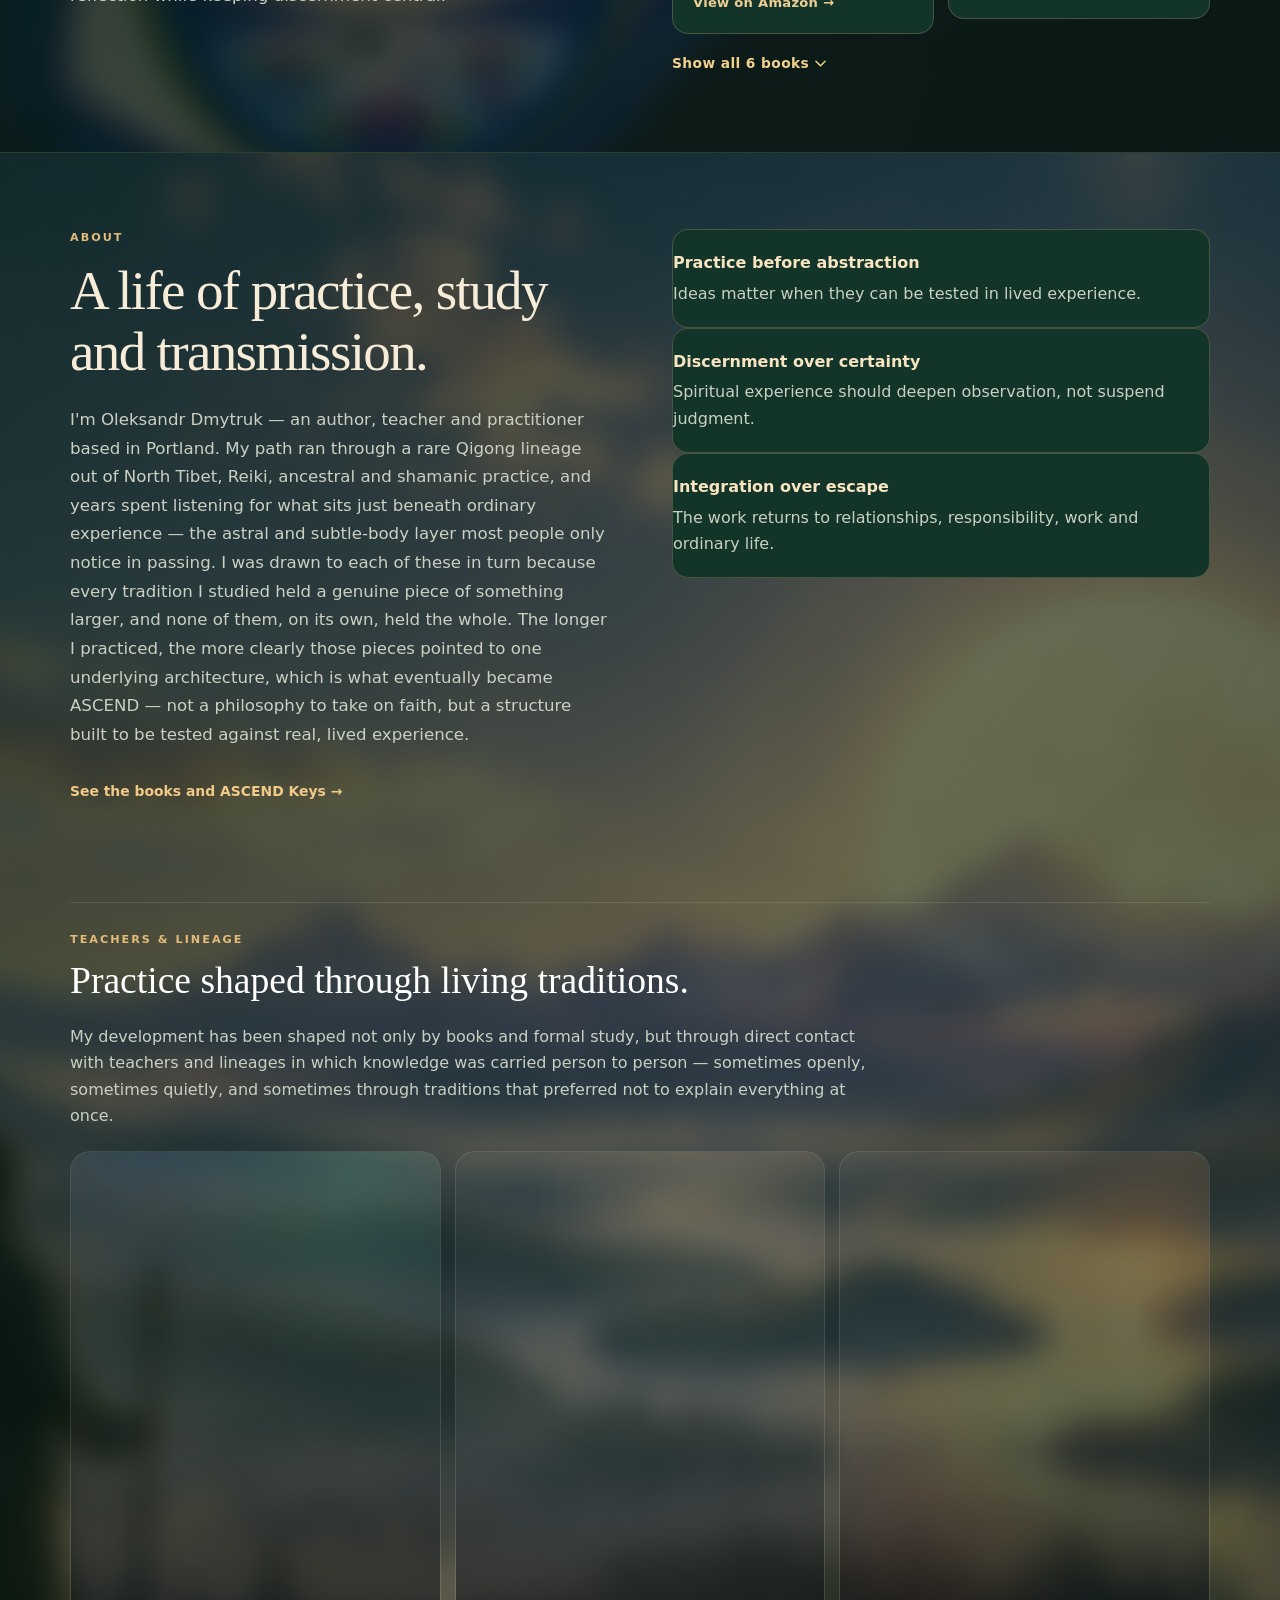
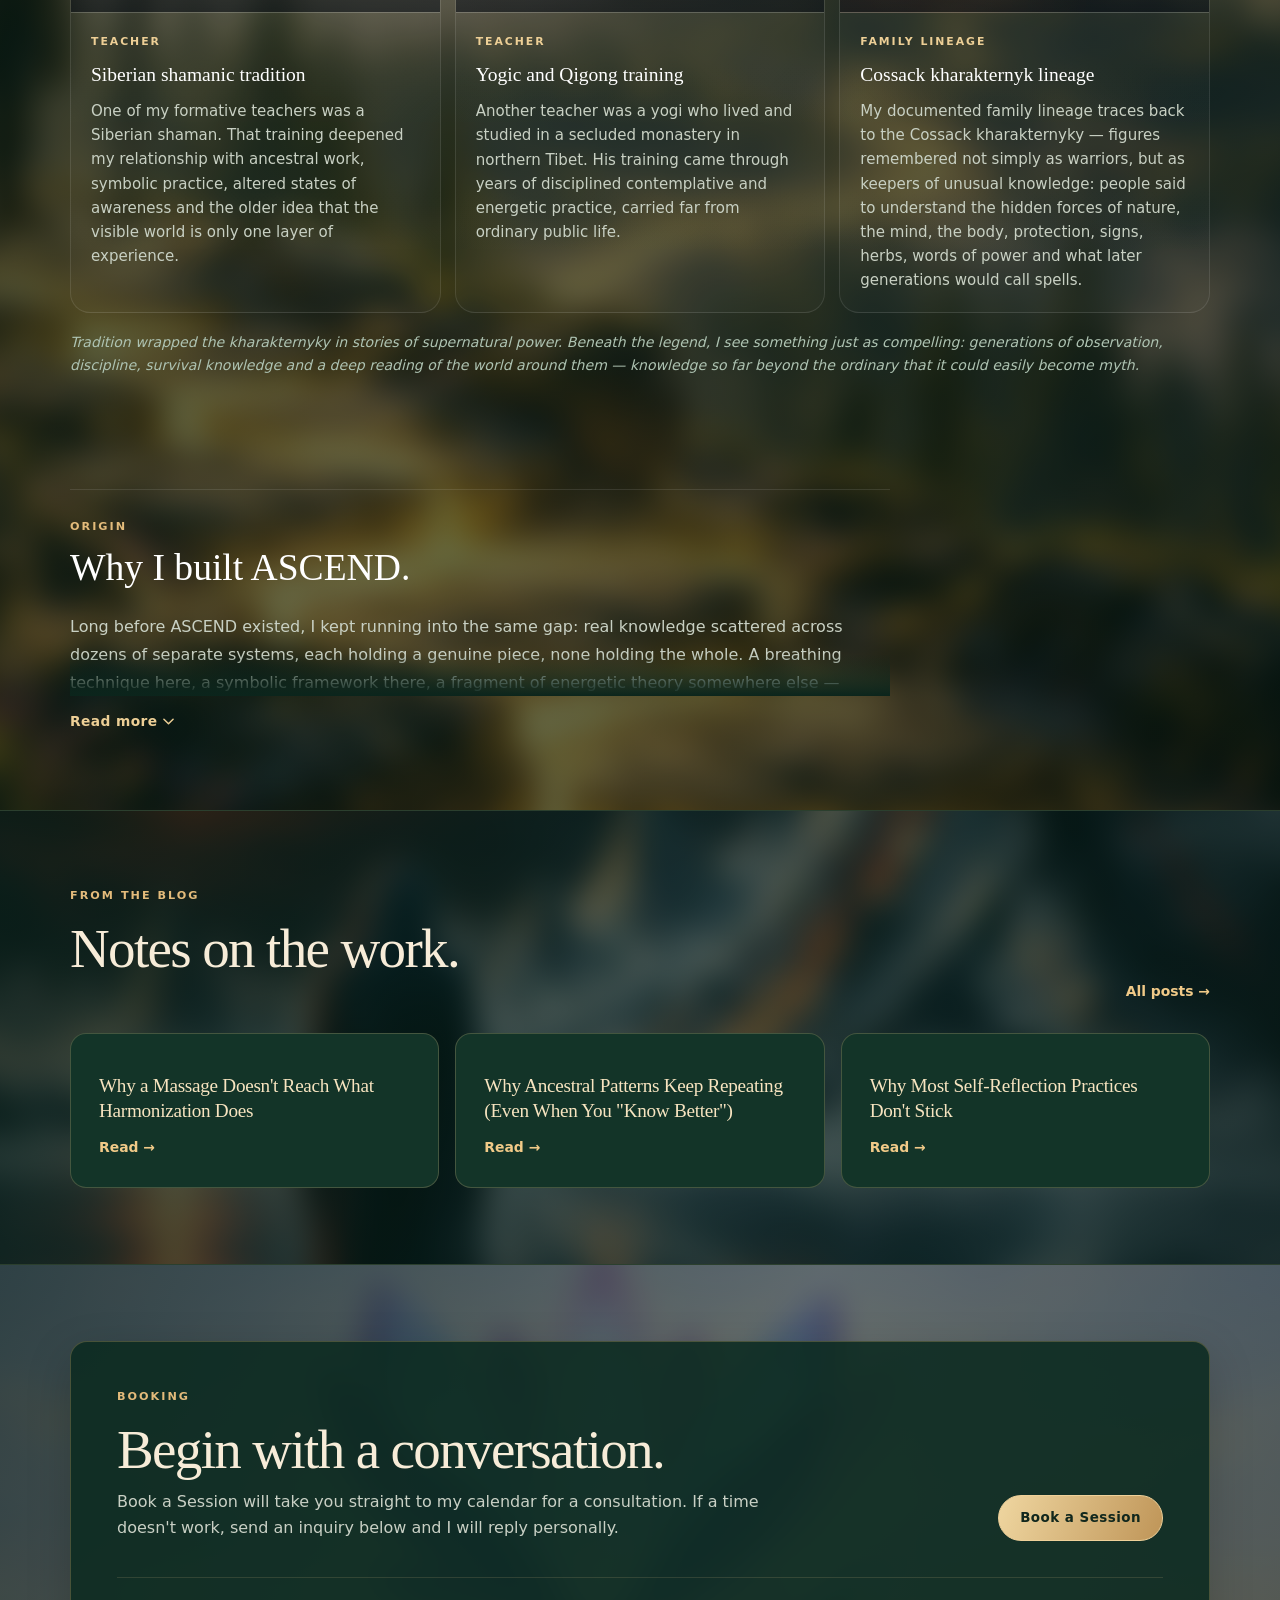
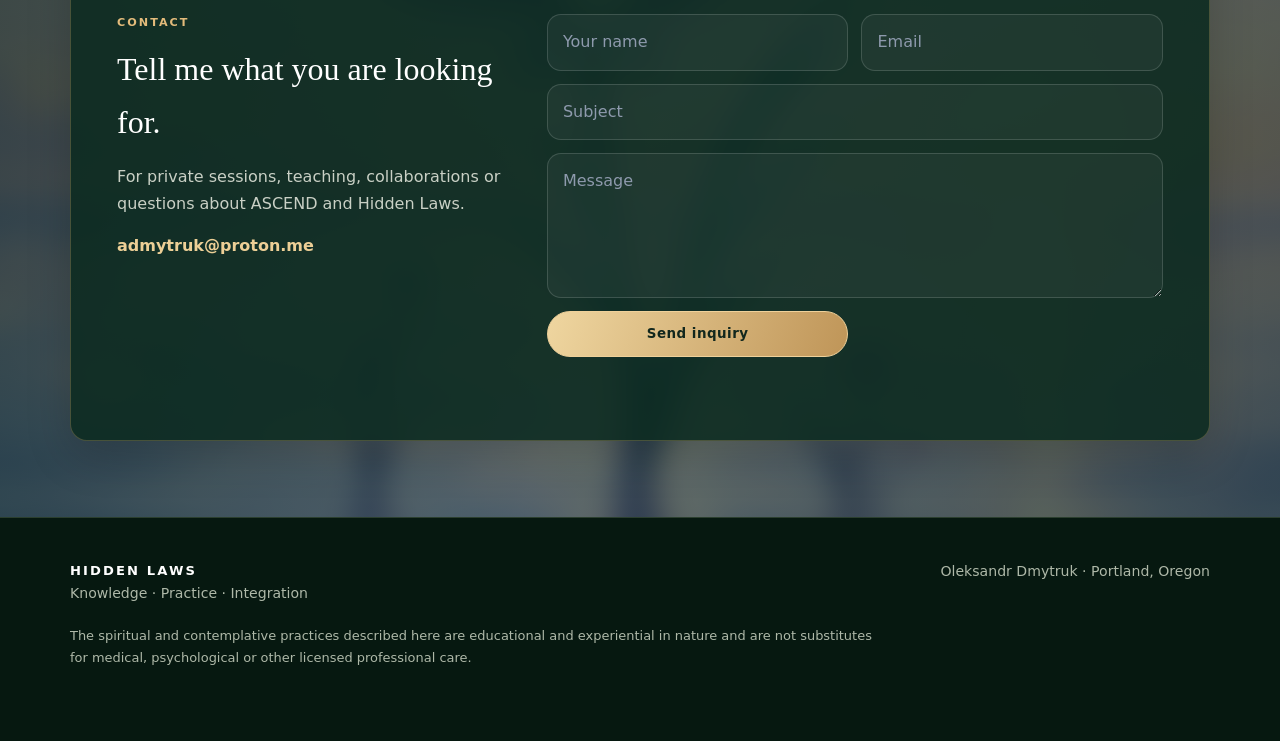
==== commit ae023869: "Replace remaining legacy navy and blue inline theme values with emerald tokens" ====
--- a/index.html
+++ b/index.html
@@ -26,14 +26,14 @@
 <meta name="twitter:description" content="Knowledge, practice and integration across ASCEND, ancestral work, Qigong, Reiki, energetic practice and spiritual teaching.">
 <meta name="twitter:image" content="https://hidden-laws.com/assets/social/og-image.jpg">
 <style>
-:root{--night:#08111f;--night2:#0d1c30;--night3:#132a45;--ink:#f7f0df;--muted:#b7c0cc;--gold:#d4ae67;--gold2:#f2d18c;--violet:#7250a7;--blue:#244f7b;--line:rgba(212,174,103,.24);--line2:rgba(255,255,255,.10);--glass:rgba(14,29,48,.66);--shadow:0 28px 90px rgba(0,0,0,.34);--max:1180px;--radius:28px}
+:root{--night:#071a14;--night2:#0b281e;--night3:#133b2d;--ink:#f7f0df;--muted:#b7c0cc;--gold:#d4ae67;--gold2:#f2d18c;--violet:#7250a7;--blue:#285740;--line:rgba(212,174,103,.24);--line2:rgba(255,255,255,.10);--glass:rgba(14,29,48,.66);--shadow:0 28px 90px rgba(0,0,0,.34);--max:1180px;--radius:28px}
 *{box-sizing:border-box}html{scroll-behavior:smooth;scroll-padding-top:82px;overflow-x:hidden}body{margin:0;background:radial-gradient(circle at 80% 5%,rgba(114,80,167,.14),transparent 28%),radial-gradient(circle at 12% 22%,rgba(36,79,123,.12),transparent 26%),var(--night);color:var(--ink);font-family:Inter,ui-sans-serif,system-ui,-apple-system,BlinkMacSystemFont,"Segoe UI",sans-serif;line-height:1.65;-webkit-font-smoothing:antialiased;overflow-x:hidden}a{color:inherit;text-decoration:none}button,input,textarea{font:inherit}.wrap{width:min(var(--max),calc(100% - 42px));margin:auto}.skip{position:absolute;left:-9999px}.skip:focus{left:16px;top:12px;z-index:1000;background:#fff;color:#000;padding:10px 14px;border-radius:10px}:focus-visible{outline:3px solid rgba(242,209,140,.6);outline-offset:3px}
 header{position:sticky;top:0;z-index:60;background:rgba(8,17,31,.78);backdrop-filter:blur(18px);border-bottom:1px solid var(--line2)}nav{min-height:74px;display:flex;align-items:center;justify-content:space-between;gap:24px}.brand{display:flex;align-items:center;gap:12px;font-weight:820;letter-spacing:.18em;font-size:.84rem;color:#fff;white-space:nowrap}.brand-mark{width:30px;height:30px;border:1px solid rgba(242,209,140,.6);border-radius:50%;display:grid;place-items:center;color:var(--gold2);font-size:.68rem;letter-spacing:0;box-shadow:0 0 28px rgba(212,174,103,.12)}.navlinks{display:flex;align-items:center;gap:22px;font-size:.9rem;color:#c9d1dc}.navlinks a{padding:10px 0;position:relative}.navlinks a:after{content:"";position:absolute;left:0;right:100%;bottom:5px;height:1px;background:var(--gold2);transition:.2s}.navlinks a:hover:after{right:0}.nav-cta{border:1px solid rgba(242,209,140,.42);padding:10px 16px!important;border-radius:999px;color:var(--gold2);font-weight:760}.nav-cta:after{display:none!important}.menu{display:none;border:1px solid var(--line);background:rgba(255,255,255,.04);color:#fff;border-radius:12px;padding:10px 12px;font-weight:760}
-.hero{position:relative;min-height:calc(100vh - 74px);display:grid;align-items:center;padding:88px 0 82px;overflow:hidden;border-bottom:1px solid var(--line2);background:radial-gradient(circle at 72% 28%,rgba(212,174,103,.12),transparent 20%),radial-gradient(circle at 78% 38%,rgba(57,91,139,.25),transparent 34%),linear-gradient(180deg,#07101e,#0a1627 72%,#0b1728)}.hero:before{content:"";position:absolute;inset:0;background-image:radial-gradient(circle,rgba(255,255,255,.28) 1px,transparent 1.2px);background-size:34px 34px;opacity:.18;mask-image:linear-gradient(to bottom,black,transparent 82%)}.hero-grid{display:grid;grid-template-columns:minmax(0,1.12fr) minmax(320px,.88fr);gap:68px;align-items:center;position:relative;z-index:1}.kicker,.eyebrow,.tag{font-size:.72rem;text-transform:uppercase;letter-spacing:.2em;font-weight:820;color:var(--gold2)}.hero h1{font-family:Georgia,"Times New Roman",serif;font-size:clamp(4.3rem,8.5vw,8rem);line-height:.88;letter-spacing:-.045em;font-weight:400;margin:18px 0 26px;max-width:830px;color:#fff}.hero h1 span{display:block;color:var(--gold2)}.lead{font-size:clamp(1.08rem,1.75vw,1.31rem);color:#bdc6d2;max-width:720px;margin:0}.hero-actions{display:flex;gap:12px;flex-wrap:wrap;margin-top:34px}.btn{display:inline-flex;align-items:center;justify-content:center;min-height:50px;padding:13px 21px;border:1px solid var(--gold);border-radius:999px;color:var(--gold2);font-weight:790;letter-spacing:.02em;background:transparent;cursor:pointer;transition:transform .2s,box-shadow .2s,background .2s}.btn:hover{transform:translateY(-2px);box-shadow:0 14px 34px rgba(0,0,0,.28)}.btn.primary{background:linear-gradient(135deg,#d4ae67,#b78d43);border-color:transparent;color:#101722}.btn.light{background:rgba(255,255,255,.06);border-color:rgba(255,255,255,.16);color:#fff}
-.hero-art{position:relative;min-height:470px;display:grid;place-items:center}.orbit{position:relative;width:min(420px,88vw);aspect-ratio:1;border-radius:50%;border:1px solid rgba(242,209,140,.2);display:grid;place-items:center;background:radial-gradient(circle,rgba(212,174,103,.12),rgba(19,42,69,.23) 48%,transparent 70%);box-shadow:0 0 90px rgba(36,79,123,.24)}.orbit:before,.orbit:after{content:"";position:absolute;border-radius:50%;border:1px solid rgba(242,209,140,.30)}.orbit:before{inset:12%}.orbit:after{inset:27%;border-style:dashed}.orbit-core{width:42%;aspect-ratio:1;border-radius:50%;background:radial-gradient(circle at 42% 38%,#274c72,#0d1b2d 72%);display:grid;place-items:center;color:#fff;text-align:center;box-shadow:0 0 64px rgba(212,174,103,.16),inset 0 0 30px rgba(255,255,255,.03)}.orbit-core strong{display:block;font-family:Georgia,serif;font-size:2.25rem;font-weight:400;letter-spacing:-.04em}.orbit-core span{display:block;font-size:.65rem;text-transform:uppercase;letter-spacing:.2em;color:var(--gold2);margin-top:2px}.orbit-label{position:absolute;font-size:.66rem;text-transform:uppercase;letter-spacing:.15em;color:#d7deea;font-weight:800;background:rgba(8,17,31,.82);padding:6px 9px;border-radius:999px;border:1px solid rgba(242,209,140,.18)}.ol1{top:7%;left:50%;transform:translateX(-50%)}.ol2{right:-2%;top:48%}.ol3{bottom:8%;left:49%;transform:translateX(-50%)}.ol4{left:-4%;top:48%}
-.trust{border-bottom:1px solid var(--line2);background:rgba(255,255,255,.015)}.trust-row{min-height:78px;display:flex;align-items:center;justify-content:space-between;gap:18px;flex-wrap:wrap}.trust-row span{font-size:.76rem;letter-spacing:.11em;text-transform:uppercase;color:#8f9cac}section{padding:96px 0;border-bottom:1px solid var(--line2);position:relative}.dark{background:linear-gradient(180deg,#091421,#0c1d31);color:#fff}.soft{background:linear-gradient(180deg,#0c1a2b,#0b1728)}h2{font-family:Georgia,"Times New Roman",serif;font-size:clamp(2.7rem,5vw,4.9rem);line-height:1.02;letter-spacing:-.035em;font-weight:400;margin:10px 0 20px;color:#fff}.intro{max-width:820px;color:var(--muted);font-size:1.08rem}.statement{font-family:Georgia,serif;font-size:clamp(2rem,4.2vw,3.7rem);line-height:1.14;letter-spacing:-.025em;font-weight:400;max-width:1010px;margin:14px 0 24px;color:#fff}.split{display:grid;grid-template-columns:1fr 1fr;gap:64px;align-items:start}.stack{display:grid;gap:0}.principle{padding:20px 0;border-top:1px solid var(--line2)}.principle strong{display:block;font-size:1rem;margin-bottom:4px;color:#fff}.principle span{color:var(--muted)}.section-head{display:flex;justify-content:space-between;gap:32px;align-items:end;margin-bottom:34px}.section-head .intro{max-width:560px;margin:0}.grid3{display:grid;grid-template-columns:repeat(3,1fr);gap:18px}.grid2{display:grid;grid-template-columns:repeat(2,1fr);gap:18px}.card{position:relative;padding:28px;border:1px solid var(--line2);border-radius:var(--radius);background:var(--glass);backdrop-filter:blur(22px) saturate(160%);-webkit-backdrop-filter:blur(22px) saturate(160%);box-shadow:var(--shadow),inset 0 1px 0 rgba(255,255,255,.08);overflow:hidden}.card:before{content:"";position:absolute;inset:0 0 auto 0;height:2px;background:linear-gradient(90deg,var(--gold2),transparent 70%);opacity:.7}.card h3{font-family:Georgia,serif;font-size:1.55rem;letter-spacing:-.015em;font-weight:400;margin:12px 0 10px;color:#fff}.card p{color:var(--muted);margin:0 0 20px}.card .meta{display:flex;gap:8px;flex-wrap:wrap;margin-top:auto}.pill{font-size:.72rem;padding:6px 9px;border-radius:999px;border:1px solid var(--line);color:#c8d1dc;background:rgba(255,255,255,.025)}.card-link{display:inline-flex;align-items:center;gap:8px;margin-top:3px;font-size:.88rem;font-weight:800;color:var(--gold2)}.card-link:hover{text-decoration:underline}.field-note{margin:14px 0;padding:14px 16px;border-left:2px solid var(--gold);background:rgba(255,255,255,.035);border-radius:0 12px 12px 0;color:var(--muted);font-size:.92rem;font-style:italic;line-height:1.6}
-.art-slot{position:relative;min-height:360px;border:1px solid var(--line);border-radius:var(--radius);overflow:hidden;background:radial-gradient(circle at 50% 40%,rgba(212,174,103,.14),transparent 50%),linear-gradient(145deg,#132945,#091522);box-shadow:var(--shadow);display:grid;place-items:center}.art-slot .glyph{width:180px;aspect-ratio:1;border-radius:50%;border:1px solid rgba(242,209,140,.34);display:grid;place-items:center;color:var(--gold2);font-family:Georgia,serif;font-size:3rem;box-shadow:0 0 60px rgba(212,174,103,.12)}.art-note{position:absolute;bottom:18px;left:20px;right:20px;font-size:.78rem;letter-spacing:.12em;text-transform:uppercase;color:#99a7b9}
-.ancestral{display:grid;grid-template-columns:.9fr 1.1fr;gap:54px;align-items:center}.ancestral-map{padding:30px;border-radius:var(--radius);background:linear-gradient(160deg,rgba(255,255,255,.06),rgba(255,255,255,.025));border:1px solid var(--line2);box-shadow:var(--shadow)}.path-step{display:grid;grid-template-columns:42px 1fr;gap:15px;padding:16px 0;border-top:1px solid var(--line2)}.path-step:first-child{border-top:0}.step-no{width:34px;height:34px;border-radius:50%;display:grid;place-items:center;background:linear-gradient(135deg,#d4ae67,#a77c39);color:#101722;font-size:.76rem;font-weight:800}.path-step strong{display:block;margin-bottom:2px;color:#fff}.path-step span{color:var(--muted);font-size:.94rem}.books{display:grid;grid-template-columns:repeat(2,1fr);gap:14px}.book{position:relative;padding:19px 20px;border-left:2px solid var(--gold);background:rgba(255,255,255,.035);border-radius:0 15px 15px 0}.book strong{display:block;color:#fff}.book span{color:var(--muted);font-size:.9rem}.booking-shell{padding:46px;border-radius:32px;background:radial-gradient(circle at 80% 20%,rgba(212,174,103,.12),transparent 28%),linear-gradient(135deg,#111f34,#08111f);color:#fff;box-shadow:0 30px 90px rgba(0,0,0,.38);border:1px solid var(--line)}.booking-top{display:grid;grid-template-columns:1fr auto;gap:32px;align-items:end}.booking-top h2{margin-bottom:8px}.booking-top p{color:var(--muted);max-width:700px;margin:0}.contact-grid{display:grid;grid-template-columns:.78fr 1.22fr;gap:36px;margin-top:36px;padding-top:36px;border-top:1px solid var(--line2)}.contact-copy p{color:var(--muted)}.contact-copy a{color:var(--gold2);font-weight:760}.form{display:grid;grid-template-columns:1fr 1fr;gap:13px}.form .full{grid-column:1/-1}.form input,.form textarea{width:100%;background:rgba(255,255,255,.045);color:#fff;border:1px solid rgba(255,255,255,.15);border-radius:14px;padding:14px 15px;outline:none}.form input::placeholder,.form textarea::placeholder{color:#8e9aad}.form textarea{min-height:145px;resize:vertical}.form input:focus,.form textarea:focus{border-color:var(--gold2);box-shadow:0 0 0 3px rgba(242,209,140,.10)}.status{min-height:24px;color:var(--gold2);font-size:.9rem}footer{padding:42px 0 60px;background:#050b14}.footer-grid{display:flex;justify-content:space-between;gap:24px;flex-wrap:wrap}.footer-title{font-weight:820;letter-spacing:.16em;font-size:.82rem;color:#fff}.small{font-size:.88rem;color:#8390a0}.disclaimer{max-width:820px;margin-top:20px;color:#6e7a89;font-size:.81rem}
+.hero{position:relative;min-height:calc(100vh - 74px);display:grid;align-items:center;padding:88px 0 82px;overflow:hidden;border-bottom:1px solid var(--line2);background:radial-gradient(circle at 72% 28%,rgba(212,174,103,.12),transparent 20%),radial-gradient(circle at 78% 38%,rgba(57,91,139,.25),transparent 34%),linear-gradient(180deg,#07101e,#0a1627 72%,#09251b)}.hero:before{content:"";position:absolute;inset:0;background-image:radial-gradient(circle,rgba(255,255,255,.28) 1px,transparent 1.2px);background-size:34px 34px;opacity:.18;mask-image:linear-gradient(to bottom,black,transparent 82%)}.hero-grid{display:grid;grid-template-columns:minmax(0,1.12fr) minmax(320px,.88fr);gap:68px;align-items:center;position:relative;z-index:1}.kicker,.eyebrow,.tag{font-size:.72rem;text-transform:uppercase;letter-spacing:.2em;font-weight:820;color:var(--gold2)}.hero h1{font-family:Georgia,"Times New Roman",serif;font-size:clamp(4.3rem,8.5vw,8rem);line-height:.88;letter-spacing:-.045em;font-weight:400;margin:18px 0 26px;max-width:830px;color:#fff}.hero h1 span{display:block;color:var(--gold2)}.lead{font-size:clamp(1.08rem,1.75vw,1.31rem);color:#bdc6d2;max-width:720px;margin:0}.hero-actions{display:flex;gap:12px;flex-wrap:wrap;margin-top:34px}.btn{display:inline-flex;align-items:center;justify-content:center;min-height:50px;padding:13px 21px;border:1px solid var(--gold);border-radius:999px;color:var(--gold2);font-weight:790;letter-spacing:.02em;background:transparent;cursor:pointer;transition:transform .2s,box-shadow .2s,background .2s}.btn:hover{transform:translateY(-2px);box-shadow:0 14px 34px rgba(0,0,0,.28)}.btn.primary{background:linear-gradient(135deg,#d4ae67,#b78d43);border-color:transparent;color:#14271d}.btn.light{background:rgba(255,255,255,.06);border-color:rgba(255,255,255,.16);color:#fff}
+.hero-art{position:relative;min-height:470px;display:grid;place-items:center}.orbit{position:relative;width:min(420px,88vw);aspect-ratio:1;border-radius:50%;border:1px solid rgba(242,209,140,.2);display:grid;place-items:center;background:radial-gradient(circle,rgba(212,174,103,.12),rgba(19,42,69,.23) 48%,transparent 70%);box-shadow:0 0 90px rgba(36,79,123,.24)}.orbit:before,.orbit:after{content:"";position:absolute;border-radius:50%;border:1px solid rgba(242,209,140,.30)}.orbit:before{inset:12%}.orbit:after{inset:27%;border-style:dashed}.orbit-core{width:42%;aspect-ratio:1;border-radius:50%;background:radial-gradient(circle at 42% 38%,#28563d,#0d1b2d 72%);display:grid;place-items:center;color:#fff;text-align:center;box-shadow:0 0 64px rgba(212,174,103,.16),inset 0 0 30px rgba(255,255,255,.03)}.orbit-core strong{display:block;font-family:Georgia,serif;font-size:2.25rem;font-weight:400;letter-spacing:-.04em}.orbit-core span{display:block;font-size:.65rem;text-transform:uppercase;letter-spacing:.2em;color:var(--gold2);margin-top:2px}.orbit-label{position:absolute;font-size:.66rem;text-transform:uppercase;letter-spacing:.15em;color:#d7deea;font-weight:800;background:rgba(8,17,31,.82);padding:6px 9px;border-radius:999px;border:1px solid rgba(242,209,140,.18)}.ol1{top:7%;left:50%;transform:translateX(-50%)}.ol2{right:-2%;top:48%}.ol3{bottom:8%;left:49%;transform:translateX(-50%)}.ol4{left:-4%;top:48%}
+.trust{border-bottom:1px solid var(--line2);background:rgba(255,255,255,.015)}.trust-row{min-height:78px;display:flex;align-items:center;justify-content:space-between;gap:18px;flex-wrap:wrap}.trust-row span{font-size:.76rem;letter-spacing:.11em;text-transform:uppercase;color:#8f9cac}section{padding:96px 0;border-bottom:1px solid var(--line2);position:relative}.dark{background:linear-gradient(180deg,#0b251c,#0d2b21);color:#fff}.soft{background:linear-gradient(180deg,#0d291f,#09251b)}h2{font-family:Georgia,"Times New Roman",serif;font-size:clamp(2.7rem,5vw,4.9rem);line-height:1.02;letter-spacing:-.035em;font-weight:400;margin:10px 0 20px;color:#fff}.intro{max-width:820px;color:var(--muted);font-size:1.08rem}.statement{font-family:Georgia,serif;font-size:clamp(2rem,4.2vw,3.7rem);line-height:1.14;letter-spacing:-.025em;font-weight:400;max-width:1010px;margin:14px 0 24px;color:#fff}.split{display:grid;grid-template-columns:1fr 1fr;gap:64px;align-items:start}.stack{display:grid;gap:0}.principle{padding:20px 0;border-top:1px solid var(--line2)}.principle strong{display:block;font-size:1rem;margin-bottom:4px;color:#fff}.principle span{color:var(--muted)}.section-head{display:flex;justify-content:space-between;gap:32px;align-items:end;margin-bottom:34px}.section-head .intro{max-width:560px;margin:0}.grid3{display:grid;grid-template-columns:repeat(3,1fr);gap:18px}.grid2{display:grid;grid-template-columns:repeat(2,1fr);gap:18px}.card{position:relative;padding:28px;border:1px solid var(--line2);border-radius:var(--radius);background:var(--glass);backdrop-filter:blur(22px) saturate(160%);-webkit-backdrop-filter:blur(22px) saturate(160%);box-shadow:var(--shadow),inset 0 1px 0 rgba(255,255,255,.08);overflow:hidden}.card:before{content:"";position:absolute;inset:0 0 auto 0;height:2px;background:linear-gradient(90deg,var(--gold2),transparent 70%);opacity:.7}.card h3{font-family:Georgia,serif;font-size:1.55rem;letter-spacing:-.015em;font-weight:400;margin:12px 0 10px;color:#fff}.card p{color:var(--muted);margin:0 0 20px}.card .meta{display:flex;gap:8px;flex-wrap:wrap;margin-top:auto}.pill{font-size:.72rem;padding:6px 9px;border-radius:999px;border:1px solid var(--line);color:#c8d1dc;background:rgba(255,255,255,.025)}.card-link{display:inline-flex;align-items:center;gap:8px;margin-top:3px;font-size:.88rem;font-weight:800;color:var(--gold2)}.card-link:hover{text-decoration:underline}.field-note{margin:14px 0;padding:14px 16px;border-left:2px solid var(--gold);background:rgba(255,255,255,.035);border-radius:0 12px 12px 0;color:var(--muted);font-size:.92rem;font-style:italic;line-height:1.6}
+.art-slot{position:relative;min-height:360px;border:1px solid var(--line);border-radius:var(--radius);overflow:hidden;background:radial-gradient(circle at 50% 40%,rgba(212,174,103,.14),transparent 50%),linear-gradient(145deg,#163b2d,#091522);box-shadow:var(--shadow);display:grid;place-items:center}.art-slot .glyph{width:180px;aspect-ratio:1;border-radius:50%;border:1px solid rgba(242,209,140,.34);display:grid;place-items:center;color:var(--gold2);font-family:Georgia,serif;font-size:3rem;box-shadow:0 0 60px rgba(212,174,103,.12)}.art-note{position:absolute;bottom:18px;left:20px;right:20px;font-size:.78rem;letter-spacing:.12em;text-transform:uppercase;color:#99a7b9}
+.ancestral{display:grid;grid-template-columns:.9fr 1.1fr;gap:54px;align-items:center}.ancestral-map{padding:30px;border-radius:var(--radius);background:linear-gradient(160deg,rgba(255,255,255,.06),rgba(255,255,255,.025));border:1px solid var(--line2);box-shadow:var(--shadow)}.path-step{display:grid;grid-template-columns:42px 1fr;gap:15px;padding:16px 0;border-top:1px solid var(--line2)}.path-step:first-child{border-top:0}.step-no{width:34px;height:34px;border-radius:50%;display:grid;place-items:center;background:linear-gradient(135deg,#d4ae67,#a77c39);color:#14271d;font-size:.76rem;font-weight:800}.path-step strong{display:block;margin-bottom:2px;color:#fff}.path-step span{color:var(--muted);font-size:.94rem}.books{display:grid;grid-template-columns:repeat(2,1fr);gap:14px}.book{position:relative;padding:19px 20px;border-left:2px solid var(--gold);background:rgba(255,255,255,.035);border-radius:0 15px 15px 0}.book strong{display:block;color:#fff}.book span{color:var(--muted);font-size:.9rem}.booking-shell{padding:46px;border-radius:32px;background:radial-gradient(circle at 80% 20%,rgba(212,174,103,.12),transparent 28%),linear-gradient(135deg,#112f24,#071a14);color:#fff;box-shadow:0 30px 90px rgba(0,0,0,.38);border:1px solid var(--line)}.booking-top{display:grid;grid-template-columns:1fr auto;gap:32px;align-items:end}.booking-top h2{margin-bottom:8px}.booking-top p{color:var(--muted);max-width:700px;margin:0}.contact-grid{display:grid;grid-template-columns:.78fr 1.22fr;gap:36px;margin-top:36px;padding-top:36px;border-top:1px solid var(--line2)}.contact-copy p{color:var(--muted)}.contact-copy a{color:var(--gold2);font-weight:760}.form{display:grid;grid-template-columns:1fr 1fr;gap:13px}.form .full{grid-column:1/-1}.form input,.form textarea{width:100%;background:rgba(255,255,255,.045);color:#fff;border:1px solid rgba(255,255,255,.15);border-radius:14px;padding:14px 15px;outline:none}.form input::placeholder,.form textarea::placeholder{color:#8e9aad}.form textarea{min-height:145px;resize:vertical}.form input:focus,.form textarea:focus{border-color:var(--gold2);box-shadow:0 0 0 3px rgba(242,209,140,.10)}.status{min-height:24px;color:var(--gold2);font-size:.9rem}footer{padding:42px 0 60px;background:#071911}.footer-grid{display:flex;justify-content:space-between;gap:24px;flex-wrap:wrap}.footer-title{font-weight:820;letter-spacing:.16em;font-size:.82rem;color:#fff}.small{font-size:.88rem;color:#8390a0}.disclaimer{max-width:820px;margin-top:20px;color:#6e7a89;font-size:.81rem}
 @media(max-width:960px){.hero-grid{grid-template-columns:1fr;gap:28px}.hero-art{min-height:380px}.orbit{width:min(360px,85vw)}.section-head{display:block}.section-head .intro{margin-top:12px}.grid3{grid-template-columns:1fr 1fr}.split,.ancestral{grid-template-columns:1fr}.booking-top{grid-template-columns:1fr}.contact-grid{grid-template-columns:1fr}
 /* The 9-item nav (now including Blog) + pill CTA stops fitting well before
    760px -- measured overflow (the CTA's right edge sitting past the
@@ -45,10 +45,10 @@
 .menu{display:block}.navlinks{display:none;position:absolute;top:68px;left:14px;right:14px;flex-direction:column;align-items:stretch;gap:2px;background:var(--night);padding:12px;border:1px solid var(--line2);border-radius:18px;box-shadow:var(--shadow)}.navlinks.open{display:flex}.navlinks a{padding:12px 13px;border-radius:10px}.navlinks a:hover{background:rgba(255,255,255,.05)}.navlinks a:after{display:none}.nav-cta{text-align:center;background:linear-gradient(135deg,#d4ae67,#b78d43);color:#111827;border-color:transparent!important}}@media(max-width:760px){.wrap{width:calc(100% - 30px)}nav{min-height:68px}.brand{font-size:.74rem;letter-spacing:.14em}.brand-mark{width:27px;height:27px}.hero{min-height:auto;padding:72px 0 56px}.hero h1{font-size:clamp(3.45rem,16vw,5.4rem);line-height:.91}.lead{font-size:1.06rem}.hero-actions{display:grid;grid-template-columns:1fr;max-width:360px}.hero-actions .btn{width:100%}.hero-art{min-height:315px}.orbit{width:min(290px,82vw)}.orbit-core strong{font-size:1.8rem}.orbit-label{font-size:.57rem}.trust-row{padding:15px 0;justify-content:flex-start}.trust-row span{font-size:.66rem}section{padding:44px 0}h2{font-size:clamp(2rem,10vw,3.5rem)}.statement{font-size:clamp(1.75rem,9vw,2.7rem)}.grid2,.books{grid-template-columns:1fr}.split{gap:8px}.ascend-carousel-wrap{margin:0 -15px;padding:0 15px 6px}.grid3{display:flex;grid-template-columns:none;overflow-x:auto;scroll-snap-type:x mandatory;gap:14px;-webkit-overflow-scrolling:touch}.grid3::-webkit-scrollbar{display:none}.grid3>.card{flex:0 0 82%;scroll-snap-align:start}.ascend-carousel-wrap{position:relative}.ascend-carousel-wrap:after{content:"";position:absolute;top:0;right:0;bottom:6px;width:46px;background:linear-gradient(to right,transparent,#0a1929);pointer-events:none}.principle{padding:14px 0}.card{padding:23px}.booking-shell{padding:28px 20px}.form{grid-template-columns:1fr}.form .full{grid-column:auto}.art-slot{min-height:280px}}
 
 /* Cinematic redesign layer */
-:root{--gold:#c9a45d;--gold2:#f1cf8a}.hero{background:linear-gradient(90deg,rgba(3,12,22,.82),rgba(5,15,25,.30) 48%,rgba(52,29,9,.28)),radial-gradient(circle at 78% 38%,rgba(232,169,78,.25),transparent 31%),linear-gradient(135deg,#061522,#10283b 52%,#4a2e16)}.hero h1{font-size:clamp(3.8rem,7.5vw,7.2rem)}.hero h1 span{display:inline;color:#fff}.journey-grid{display:grid;grid-template-columns:repeat(6,1fr);gap:12px;margin-top:34px}.journey-card{min-height:250px;padding:24px 18px;border:1px solid var(--line2);background:var(--glass);backdrop-filter:blur(18px) saturate(150%);-webkit-backdrop-filter:blur(18px) saturate(150%);box-shadow:inset 0 1px 0 rgba(255,255,255,.08);display:flex;flex-direction:column;justify-content:flex-end;transition:.35s}.journey-card:hover{transform:translateY(-8px);border-color:var(--gold)}.journey-icon{font-family:Georgia,serif;font-size:2rem;color:var(--gold2);margin-bottom:auto}.journey-card h3{font-family:Georgia,serif;font-weight:400;letter-spacing:.08em;text-transform:uppercase}.journey-card p{color:var(--muted);font-size:.9rem}.axis-band{display:grid;grid-template-columns:repeat(4,1fr);gap:1px;background:var(--line2);border:1px solid var(--line2)}.axis-item{background:#07121d;padding:28px;text-align:center}.axis-item strong{display:block;letter-spacing:.14em;text-transform:uppercase;font-size:.78rem}.axis-item span{color:var(--muted);font-size:.88rem}.excerpt-btn{display:inline-block;margin-top:10px;color:var(--gold2);font-size:.82rem;font-weight:800}@media(max-width:1000px){.journey-grid{grid-template-columns:repeat(3,1fr)}}@media(max-width:650px){.journey-grid,.axis-band{grid-template-columns:1fr 1fr}.journey-card{min-height:190px}}.show-more-toggle{display:inline-flex;align-items:center;gap:6px;margin-top:18px;padding:0;border:0;background:none;color:#f2d18c;font-size:.86rem;font-weight:800;letter-spacing:.03em;cursor:pointer}.show-more-toggle:hover{color:#ffe0a3}.show-more-toggle svg{width:11px;height:11px;transition:transform .3s ease}.show-more-toggle[aria-expanded="true"] svg{transform:rotate(180deg)}
+:root{--gold:#c9a45d;--gold2:#f1cf8a}.hero{background:linear-gradient(90deg,rgba(3,12,22,.82),rgba(5,15,25,.30) 48%,rgba(52,29,9,.28)),radial-gradient(circle at 78% 38%,rgba(232,169,78,.25),transparent 31%),linear-gradient(135deg,#061522,#183c2c 52%,#4a2e16)}.hero h1{font-size:clamp(3.8rem,7.5vw,7.2rem)}.hero h1 span{display:inline;color:#fff}.journey-grid{display:grid;grid-template-columns:repeat(6,1fr);gap:12px;margin-top:34px}.journey-card{min-height:250px;padding:24px 18px;border:1px solid var(--line2);background:var(--glass);backdrop-filter:blur(18px) saturate(150%);-webkit-backdrop-filter:blur(18px) saturate(150%);box-shadow:inset 0 1px 0 rgba(255,255,255,.08);display:flex;flex-direction:column;justify-content:flex-end;transition:.35s}.journey-card:hover{transform:translateY(-8px);border-color:var(--gold)}.journey-icon{font-family:Georgia,serif;font-size:2rem;color:var(--gold2);margin-bottom:auto}.journey-card h3{font-family:Georgia,serif;font-weight:400;letter-spacing:.08em;text-transform:uppercase}.journey-card p{color:var(--muted);font-size:.9rem}.axis-band{display:grid;grid-template-columns:repeat(4,1fr);gap:1px;background:var(--line2);border:1px solid var(--line2)}.axis-item{background:#071b15;padding:28px;text-align:center}.axis-item strong{display:block;letter-spacing:.14em;text-transform:uppercase;font-size:.78rem}.axis-item span{color:var(--muted);font-size:.88rem}.excerpt-btn{display:inline-block;margin-top:10px;color:var(--gold2);font-size:.82rem;font-weight:800}@media(max-width:1000px){.journey-grid{grid-template-columns:repeat(3,1fr)}}@media(max-width:650px){.journey-grid,.axis-band{grid-template-columns:1fr 1fr}.journey-card{min-height:190px}}.show-more-toggle{display:inline-flex;align-items:center;gap:6px;margin-top:18px;padding:0;border:0;background:none;color:#f2d18c;font-size:.86rem;font-weight:800;letter-spacing:.03em;cursor:pointer}.show-more-toggle:hover{color:#ffe0a3}.show-more-toggle svg{width:11px;height:11px;transition:transform .3s ease}.show-more-toggle[aria-expanded="true"] svg{transform:rotate(180deg)}
 
 /* 2026-11 cleanup: stars band, services, blog */
-.stars-band{position:relative;overflow:hidden;padding:clamp(88px,14vw,150px) 0;background:radial-gradient(120% 90% at 50% 100%,#13224a 0%,#081329 55%,#050b1c 100%);text-align:center;border-top:1px solid rgba(242,209,140,.14);border-bottom:1px solid rgba(242,209,140,.14)}
+.stars-band{position:relative;overflow:hidden;padding:clamp(88px,14vw,150px) 0;background:radial-gradient(120% 90% at 50% 100%,#163a2d 0%,#0c281e 55%,#061811 100%);text-align:center;border-top:1px solid rgba(242,209,140,.14);border-bottom:1px solid rgba(242,209,140,.14)}
 .stars-sky{position:absolute;inset:0;opacity:.9;background-image:radial-gradient(1.2px 1.2px at 12% 22%,#fff8e6 50%,transparent 51%),radial-gradient(1px 1px at 28% 68%,#f2d18c 50%,transparent 51%),radial-gradient(1.4px 1.4px at 44% 14%,#fff 50%,transparent 51%),radial-gradient(1px 1px at 61% 42%,#fff8e6 50%,transparent 51%),radial-gradient(1.6px 1.6px at 77% 18%,#f2d18c 50%,transparent 51%),radial-gradient(1px 1px at 86% 72%,#fff 50%,transparent 51%),radial-gradient(1.2px 1.2px at 6% 84%,#fff8e6 50%,transparent 51%),radial-gradient(1px 1px at 52% 88%,#f2d18c 50%,transparent 51%),radial-gradient(1.3px 1.3px at 93% 38%,#fff 50%,transparent 51%),radial-gradient(1px 1px at 35% 40%,#fff 50%,transparent 51%);background-size:340px 260px}
 .stars-sky::after{content:'';position:absolute;inset:0;background-image:radial-gradient(2px 2px at 20% 30%,#fff 50%,transparent 51%),radial-gradient(1.6px 1.6px at 70% 60%,#f2d18c 50%,transparent 51%),radial-gradient(2.2px 2.2px at 40% 80%,#fff8e6 50%,transparent 51%),radial-gradient(1.8px 1.8px at 88% 12%,#fff 50%,transparent 51%),radial-gradient(1.4px 1.4px at 8% 55%,#f2d18c 50%,transparent 51%);background-size:220px 180px;opacity:.85}
 .stars-line{position:relative;margin:0;font-family:Georgia,'Times New Roman',serif;font-weight:400;font-size:clamp(2.4rem,7vw,4.8rem);line-height:1.05;letter-spacing:-.01em;color:#f6e7c4;text-shadow:0 0 38px rgba(242,209,140,.28)}
--- a/unified-theme.css
+++ b/unified-theme.css
@@ -1,3 +1,28 @@
+/* Editorial and app section component definitions, formerly injected dynamically */
+
+  /* Hidden Laws — experience and digital practice editorial preview */
+  .hl-vision{position:relative;padding:94px 0;background:linear-gradient(145deg,#062019 0%,#0b281e 42%,#071611 100%);border-block:1px solid rgba(210,179,111,.26);overflow:hidden}
+  .hl-vision:before{content:"";position:absolute;right:-10%;top:-38%;width:60%;aspect-ratio:1;background:radial-gradient(circle,rgba(190,150,75,.12),transparent 65%);pointer-events:none}
+  .hl-vision .wrap{position:relative;z-index:1}.hl-vision .hl-eyebrow,.hl-app-eyebrow{font-size:.71rem;letter-spacing:.23em;text-transform:uppercase;color:#e6c28a;font-weight:750}
+  .hl-vision h2{font:normal clamp(2.65rem,5.2vw,5.2rem)/1.05 Georgia,serif;letter-spacing:-.04em;max-width:790px;margin:14px 0 24px;color:#f6e9cc}
+  .hl-vision .hl-summary{font-size:clamp(1.03rem,1.55vw,1.19rem);line-height:1.8;color:#d4d8cb;max-width:730px;margin-bottom:34px}
+  .hl-now{display:flex;gap:12px;flex-wrap:wrap;align-items:center;margin:0 0 48px}.hl-now strong{color:#f3ddae;font-size:.88rem;margin-right:8px}.hl-now span{border:1px solid rgba(231,195,138,.32);border-radius:999px;padding:8px 15px;font-size:.84rem;color:#f1e3c9;background:rgba(255,255,255,.035)}
+  .hl-vision-grid{display:grid;grid-template-columns:1.3fr .7fr;gap:22px}.hl-vimage{position:relative;min-height:430px;border-radius:22px;overflow:hidden;border:1px solid rgba(225,189,123,.28);background:#13271e}
+  .hl-vimage img{width:100%;height:100%;object-fit:cover;display:block;position:absolute;inset:0;filter:brightness(.92) saturate(.96)}
+  .hl-vimage:after{content:"";position:absolute;inset:42% 0 0;background:linear-gradient(transparent,rgba(1,16,11,.85))}
+  .hl-vimage .hl-overlay{position:absolute;bottom:27px;left:30px;right:30px;z-index:2}.hl-vimage h3{font:normal 2.15rem/1.08 Georgia,serif;color:#fff0ce;margin:0 0 10px}.hl-vimage p{max-width:470px;margin:0;color:#ede5d4;line-height:1.6}
+  .hl-vside{display:grid;grid-template-rows:1fr 1fr;gap:22px}.hl-vside .hl-vimage{min-height:202px}.hl-vside .hl-vimage h3{font-size:1.52rem}.hl-vside .hl-overlay{bottom:19px;left:23px;right:23px}
+  .hl-vision .hl-future{display:flex;justify-content:space-between;align-items:center;gap:28px;padding-top:26px;color:#d5c7a7;font-size:.9rem}.hl-future strong{color:#f4e0b7}.hl-future a{display:inline-flex;padding:12px 20px;border:1px solid #b99858;border-radius:999px;color:#f5d89d;white-space:nowrap}
+  #ascend .hl-app-banner{display:grid;grid-template-columns:1.1fr .9fr;gap:24px;align-items:center;margin:26px 0 28px;padding:30px;background:linear-gradient(135deg,#143b2b,#09231a);border:1px solid rgba(230,194,135,.27);border-radius:24px}
+  #ascend .hl-app-banner h3{font:normal clamp(1.9rem,3vw,3rem)/1.14 Georgia,serif;margin:9px 0 12px;color:#f6ebd2}#ascend .hl-app-banner p{color:#cbd5dc;line-height:1.7;margin:0 0 20px}
+  #ascend .hl-app-banner .hl-app-orbit{aspect-ratio:1;border:1px solid rgba(225,195,142,.4);border-radius:50%;display:grid;place-items:center;max-width:270px;width:100%;margin:auto;background:radial-gradient(circle,rgba(213,177,104,.2),transparent 56%),radial-gradient(circle at 50% 50%,#173a2a,#081e17 70%);box-shadow:0 0 0 16px rgba(225,195,142,.035),0 0 0 35px rgba(225,195,142,.025)}
+  #ascend .hl-app-orbit span{font:normal 2.8rem Georgia,serif;color:#efd9a3;letter-spacing:.12em}
+  #ascend .hl-keys{display:grid;grid-template-columns:repeat(3,minmax(0,1fr));gap:16px;margin:26px 0 0}
+  #ascend .hl-key{padding:23px 21px;border-radius:20px;background:rgba(255,255,255,.035);border:1px solid rgba(235,204,148,.22)}#ascend .hl-key small{font-size:.69rem;letter-spacing:.17em;color:#e8c58a}#ascend .hl-key h4{font:normal 1.65rem Georgia,serif;margin:9px 0;color:#f5e7c7}#ascend .hl-key p{color:#bdc8d4;font-size:.94rem;margin:0;line-height:1.6}
+  @media(max-width:760px){.hl-vision{padding:66px 0}.hl-vision-grid{grid-template-columns:1fr}.hl-vimage{min-height:330px}.hl-vside{grid-template-columns:1fr 1fr;grid-template-rows:auto;gap:12px}.hl-vside .hl-vimage{min-height:210px}.hl-vside .hl-vimage h3{font-size:1.22rem}.hl-vside .hl-vimage p{font-size:.75rem}.hl-vside .hl-overlay{left:14px;right:14px;bottom:14px}.hl-vision .hl-future{align-items:flex-start;flex-direction:column}#ascend .hl-app-banner{grid-template-columns:1fr;padding:24px}#ascend .hl-app-banner .hl-app-orbit{max-width:180px}#ascend .hl-keys{grid-template-columns:1fr;gap:12px}}
+  
+
+/* Cohesive shared site styles */
 /* Hidden Laws | Cinematic Emerald unified design system (2026-11-22)
    Single page-level theme — intentionally replaces iterative override stacks.
    Sources of visual imagery: /art/*; future-space photographs only in #vision. */
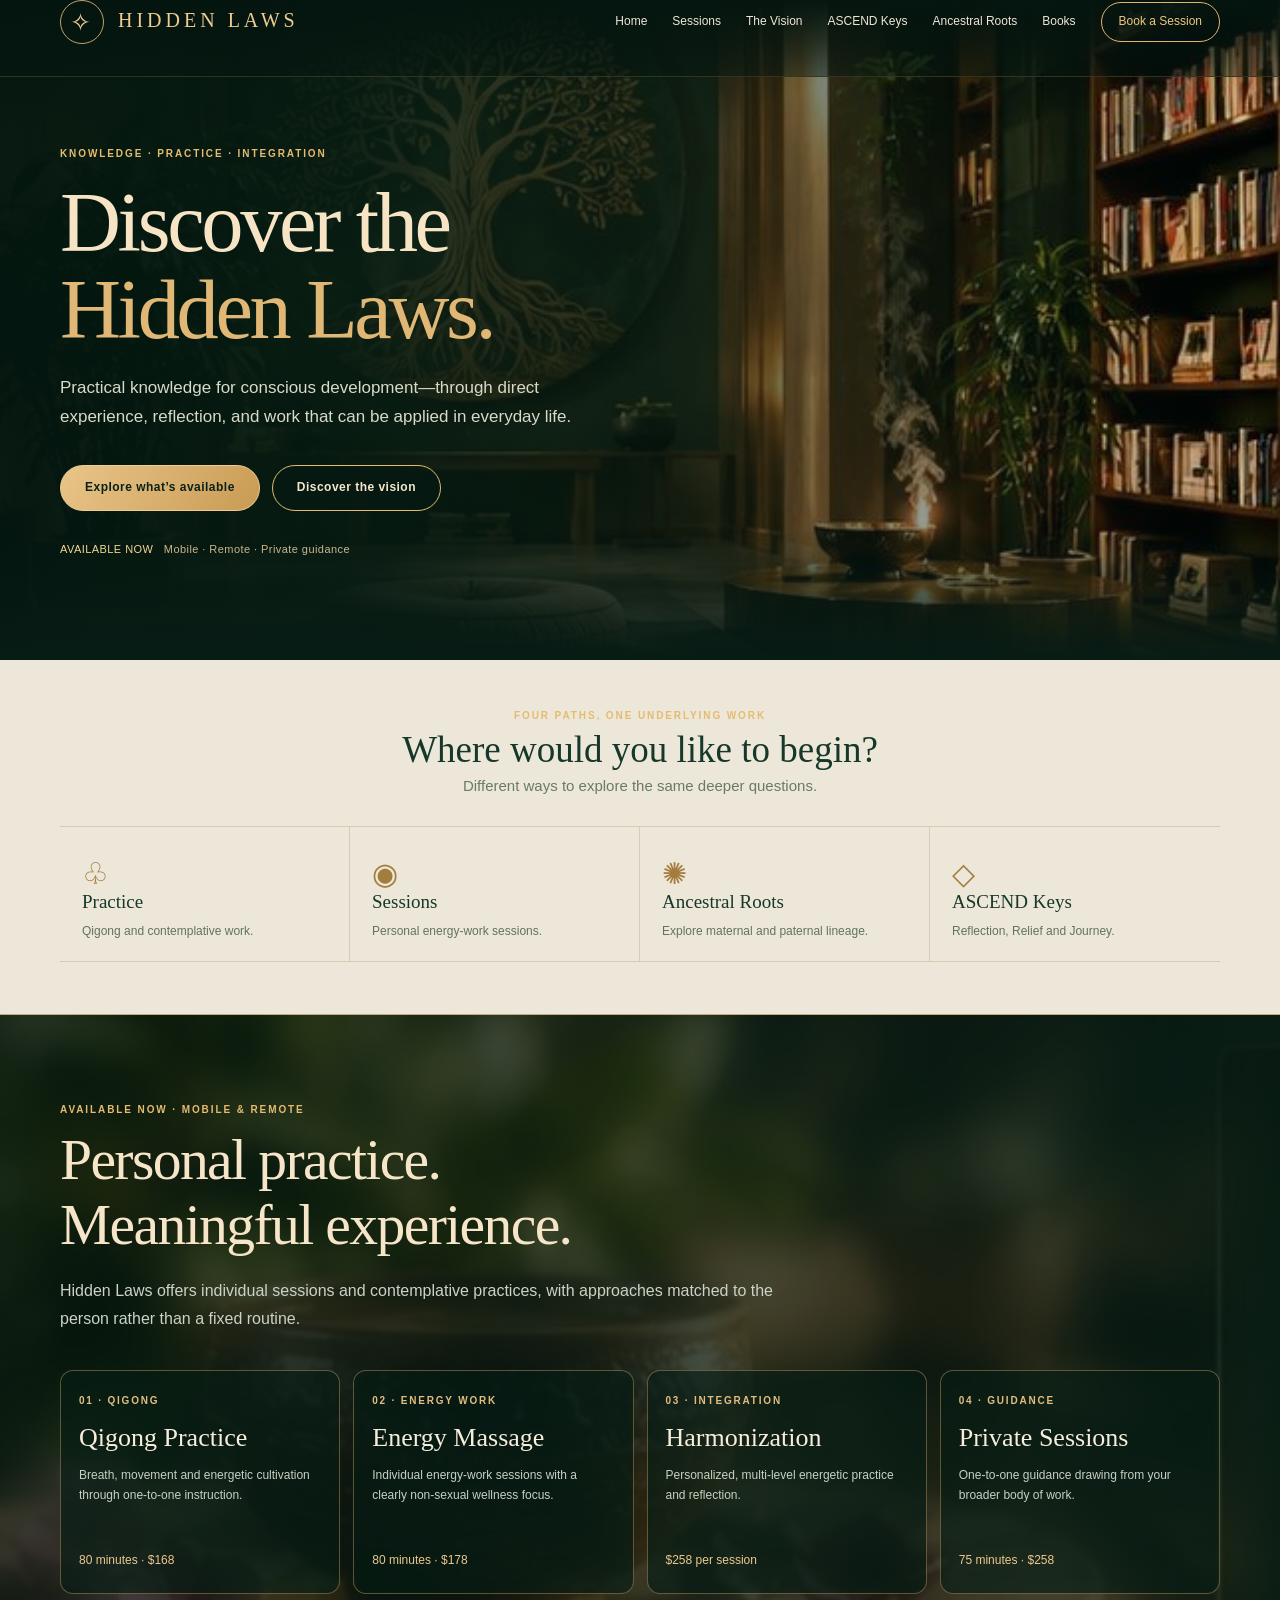
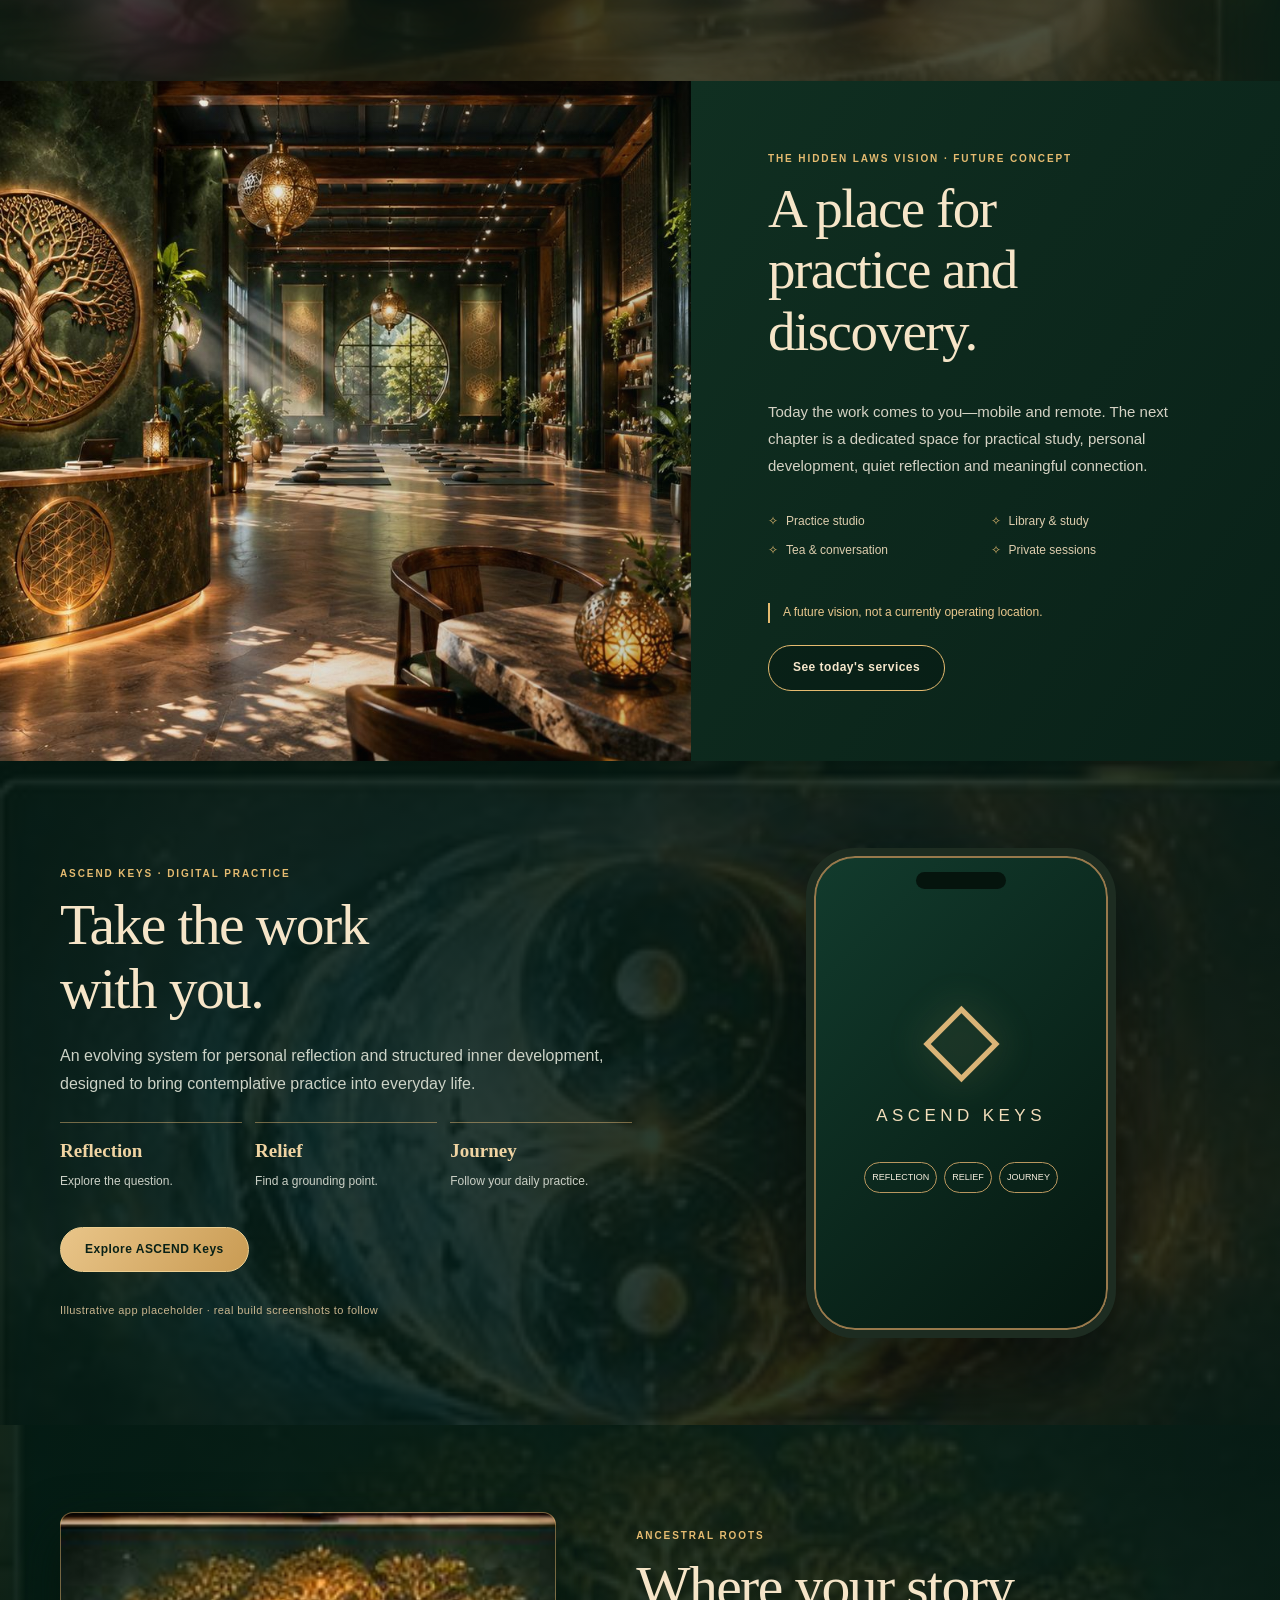
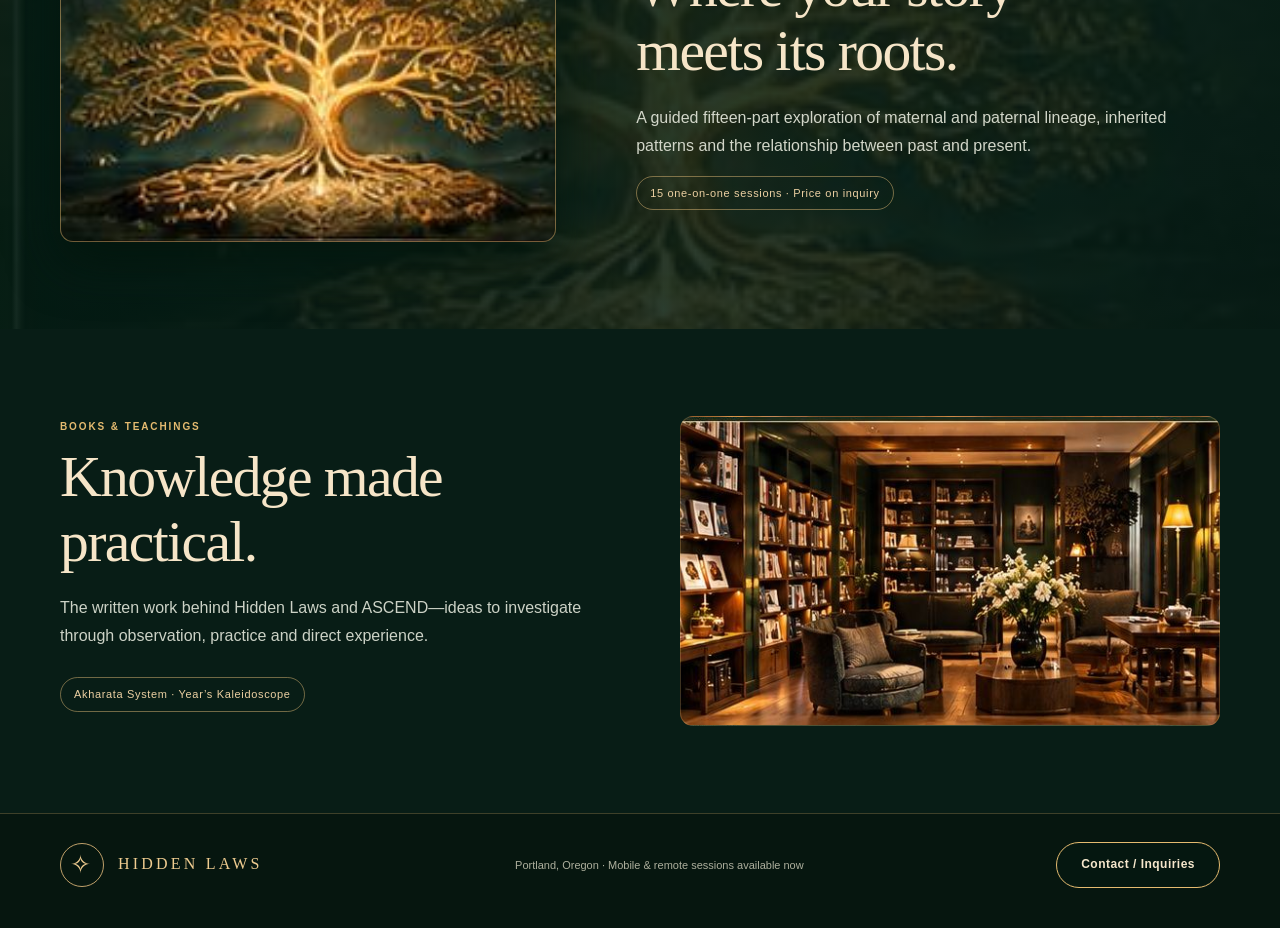
==== commit dade8d81: "Replace patched homepage with approved Cinematic Emerald prototype and embedded visual assets" ====
--- a/index.html
+++ b/index.html
@@ -1,102 +1,21 @@
-<!doctype html>
-<html lang="en">
-<head>
-<script async src="https://www.googletagmanager.com/gtm.js?id=GTM-NLMQ6MXS"></script>
-<script>
-  window.dataLayer = window.dataLayer || [];
-  function gtag(){dataLayer.push(arguments);}
-  gtag('js', new Date());
-</script>
-<meta charset="utf-8">
-<meta name="viewport" content="width=device-width,initial-scale=1,maximum-scale=1,user-scalable=no,viewport-fit=cover">
-<title>Hidden Laws — Oleksandr Dmytruk</title>
-<meta name="description" content="Hidden Laws is the home of Oleksandr Dmytruk's work in ASCEND, ancestral practice, Qigong, Reiki, energetic work, books and private sessions.">
-<meta name="theme-color" content="#08111f">
-<meta name="robots" content="index,follow">
-<link rel="canonical" href="https://hidden-laws.com/">
-<meta property="og:title" content="Hidden Laws — Uniting the Worlds">
-<meta property="og:description" content="Knowledge, practice and integration across ASCEND, ancestral work, Qigong, Reiki, energetic practice and spiritual teaching.">
-<meta property="og:type" content="website">
-<meta property="og:url" content="https://hidden-laws.com/">
-<meta property="og:image" content="https://hidden-laws.com/assets/social/og-image.jpg">
-<meta property="og:image:width" content="1199">
-<meta property="og:image:height" content="630">
-<meta name="twitter:card" content="summary_large_image">
-<meta name="twitter:title" content="Hidden Laws — Uniting the Worlds">
-<meta name="twitter:description" content="Knowledge, practice and integration across ASCEND, ancestral work, Qigong, Reiki, energetic practice and spiritual teaching.">
-<meta name="twitter:image" content="https://hidden-laws.com/assets/social/og-image.jpg">
-<style>
-:root{--night:#071a14;--night2:#0b281e;--night3:#133b2d;--ink:#f7f0df;--muted:#b7c0cc;--gold:#d4ae67;--gold2:#f2d18c;--violet:#7250a7;--blue:#285740;--line:rgba(212,174,103,.24);--line2:rgba(255,255,255,.10);--glass:rgba(14,29,48,.66);--shadow:0 28px 90px rgba(0,0,0,.34);--max:1180px;--radius:28px}
-*{box-sizing:border-box}html{scroll-behavior:smooth;scroll-padding-top:82px;overflow-x:hidden}body{margin:0;background:radial-gradient(circle at 80% 5%,rgba(114,80,167,.14),transparent 28%),radial-gradient(circle at 12% 22%,rgba(36,79,123,.12),transparent 26%),var(--night);color:var(--ink);font-family:Inter,ui-sans-serif,system-ui,-apple-system,BlinkMacSystemFont,"Segoe UI",sans-serif;line-height:1.65;-webkit-font-smoothing:antialiased;overflow-x:hidden}a{color:inherit;text-decoration:none}button,input,textarea{font:inherit}.wrap{width:min(var(--max),calc(100% - 42px));margin:auto}.skip{position:absolute;left:-9999px}.skip:focus{left:16px;top:12px;z-index:1000;background:#fff;color:#000;padding:10px 14px;border-radius:10px}:focus-visible{outline:3px solid rgba(242,209,140,.6);outline-offset:3px}
-header{position:sticky;top:0;z-index:60;background:rgba(8,17,31,.78);backdrop-filter:blur(18px);border-bottom:1px solid var(--line2)}nav{min-height:74px;display:flex;align-items:center;justify-content:space-between;gap:24px}.brand{display:flex;align-items:center;gap:12px;font-weight:820;letter-spacing:.18em;font-size:.84rem;color:#fff;white-space:nowrap}.brand-mark{width:30px;height:30px;border:1px solid rgba(242,209,140,.6);border-radius:50%;display:grid;place-items:center;color:var(--gold2);font-size:.68rem;letter-spacing:0;box-shadow:0 0 28px rgba(212,174,103,.12)}.navlinks{display:flex;align-items:center;gap:22px;font-size:.9rem;color:#c9d1dc}.navlinks a{padding:10px 0;position:relative}.navlinks a:after{content:"";position:absolute;left:0;right:100%;bottom:5px;height:1px;background:var(--gold2);transition:.2s}.navlinks a:hover:after{right:0}.nav-cta{border:1px solid rgba(242,209,140,.42);padding:10px 16px!important;border-radius:999px;color:var(--gold2);font-weight:760}.nav-cta:after{display:none!important}.menu{display:none;border:1px solid var(--line);background:rgba(255,255,255,.04);color:#fff;border-radius:12px;padding:10px 12px;font-weight:760}
-.hero{position:relative;min-height:calc(100vh - 74px);display:grid;align-items:center;padding:88px 0 82px;overflow:hidden;border-bottom:1px solid var(--line2);background:radial-gradient(circle at 72% 28%,rgba(212,174,103,.12),transparent 20%),radial-gradient(circle at 78% 38%,rgba(57,91,139,.25),transparent 34%),linear-gradient(180deg,#07101e,#0a1627 72%,#09251b)}.hero:before{content:"";position:absolute;inset:0;background-image:radial-gradient(circle,rgba(255,255,255,.28) 1px,transparent 1.2px);background-size:34px 34px;opacity:.18;mask-image:linear-gradient(to bottom,black,transparent 82%)}.hero-grid{display:grid;grid-template-columns:minmax(0,1.12fr) minmax(320px,.88fr);gap:68px;align-items:center;position:relative;z-index:1}.kicker,.eyebrow,.tag{font-size:.72rem;text-transform:uppercase;letter-spacing:.2em;font-weight:820;color:var(--gold2)}.hero h1{font-family:Georgia,"Times New Roman",serif;font-size:clamp(4.3rem,8.5vw,8rem);line-height:.88;letter-spacing:-.045em;font-weight:400;margin:18px 0 26px;max-width:830px;color:#fff}.hero h1 span{display:block;color:var(--gold2)}.lead{font-size:clamp(1.08rem,1.75vw,1.31rem);color:#bdc6d2;max-width:720px;margin:0}.hero-actions{display:flex;gap:12px;flex-wrap:wrap;margin-top:34px}.btn{display:inline-flex;align-items:center;justify-content:center;min-height:50px;padding:13px 21px;border:1px solid var(--gold);border-radius:999px;color:var(--gold2);font-weight:790;letter-spacing:.02em;background:transparent;cursor:pointer;transition:transform .2s,box-shadow .2s,background .2s}.btn:hover{transform:translateY(-2px);box-shadow:0 14px 34px rgba(0,0,0,.28)}.btn.primary{background:linear-gradient(135deg,#d4ae67,#b78d43);border-color:transparent;color:#14271d}.btn.light{background:rgba(255,255,255,.06);border-color:rgba(255,255,255,.16);color:#fff}
-.hero-art{position:relative;min-height:470px;display:grid;place-items:center}.orbit{position:relative;width:min(420px,88vw);aspect-ratio:1;border-radius:50%;border:1px solid rgba(242,209,140,.2);display:grid;place-items:center;background:radial-gradient(circle,rgba(212,174,103,.12),rgba(19,42,69,.23) 48%,transparent 70%);box-shadow:0 0 90px rgba(36,79,123,.24)}.orbit:before,.orbit:after{content:"";position:absolute;border-radius:50%;border:1px solid rgba(242,209,140,.30)}.orbit:before{inset:12%}.orbit:after{inset:27%;border-style:dashed}.orbit-core{width:42%;aspect-ratio:1;border-radius:50%;background:radial-gradient(circle at 42% 38%,#28563d,#0d1b2d 72%);display:grid;place-items:center;color:#fff;text-align:center;box-shadow:0 0 64px rgba(212,174,103,.16),inset 0 0 30px rgba(255,255,255,.03)}.orbit-core strong{display:block;font-family:Georgia,serif;font-size:2.25rem;font-weight:400;letter-spacing:-.04em}.orbit-core span{display:block;font-size:.65rem;text-transform:uppercase;letter-spacing:.2em;color:var(--gold2);margin-top:2px}.orbit-label{position:absolute;font-size:.66rem;text-transform:uppercase;letter-spacing:.15em;color:#d7deea;font-weight:800;background:rgba(8,17,31,.82);padding:6px 9px;border-radius:999px;border:1px solid rgba(242,209,140,.18)}.ol1{top:7%;left:50%;transform:translateX(-50%)}.ol2{right:-2%;top:48%}.ol3{bottom:8%;left:49%;transform:translateX(-50%)}.ol4{left:-4%;top:48%}
-.trust{border-bottom:1px solid var(--line2);background:rgba(255,255,255,.015)}.trust-row{min-height:78px;display:flex;align-items:center;justify-content:space-between;gap:18px;flex-wrap:wrap}.trust-row span{font-size:.76rem;letter-spacing:.11em;text-transform:uppercase;color:#8f9cac}section{padding:96px 0;border-bottom:1px solid var(--line2);position:relative}.dark{background:linear-gradient(180deg,#0b251c,#0d2b21);color:#fff}.soft{background:linear-gradient(180deg,#0d291f,#09251b)}h2{font-family:Georgia,"Times New Roman",serif;font-size:clamp(2.7rem,5vw,4.9rem);line-height:1.02;letter-spacing:-.035em;font-weight:400;margin:10px 0 20px;color:#fff}.intro{max-width:820px;color:var(--muted);font-size:1.08rem}.statement{font-family:Georgia,serif;font-size:clamp(2rem,4.2vw,3.7rem);line-height:1.14;letter-spacing:-.025em;font-weight:400;max-width:1010px;margin:14px 0 24px;color:#fff}.split{display:grid;grid-template-columns:1fr 1fr;gap:64px;align-items:start}.stack{display:grid;gap:0}.principle{padding:20px 0;border-top:1px solid var(--line2)}.principle strong{display:block;font-size:1rem;margin-bottom:4px;color:#fff}.principle span{color:var(--muted)}.section-head{display:flex;justify-content:space-between;gap:32px;align-items:end;margin-bottom:34px}.section-head .intro{max-width:560px;margin:0}.grid3{display:grid;grid-template-columns:repeat(3,1fr);gap:18px}.grid2{display:grid;grid-template-columns:repeat(2,1fr);gap:18px}.card{position:relative;padding:28px;border:1px solid var(--line2);border-radius:var(--radius);background:var(--glass);backdrop-filter:blur(22px) saturate(160%);-webkit-backdrop-filter:blur(22px) saturate(160%);box-shadow:var(--shadow),inset 0 1px 0 rgba(255,255,255,.08);overflow:hidden}.card:before{content:"";position:absolute;inset:0 0 auto 0;height:2px;background:linear-gradient(90deg,var(--gold2),transparent 70%);opacity:.7}.card h3{font-family:Georgia,serif;font-size:1.55rem;letter-spacing:-.015em;font-weight:400;margin:12px 0 10px;color:#fff}.card p{color:var(--muted);margin:0 0 20px}.card .meta{display:flex;gap:8px;flex-wrap:wrap;margin-top:auto}.pill{font-size:.72rem;padding:6px 9px;border-radius:999px;border:1px solid var(--line);color:#c8d1dc;background:rgba(255,255,255,.025)}.card-link{display:inline-flex;align-items:center;gap:8px;margin-top:3px;font-size:.88rem;font-weight:800;color:var(--gold2)}.card-link:hover{text-decoration:underline}.field-note{margin:14px 0;padding:14px 16px;border-left:2px solid var(--gold);background:rgba(255,255,255,.035);border-radius:0 12px 12px 0;color:var(--muted);font-size:.92rem;font-style:italic;line-height:1.6}
-.art-slot{position:relative;min-height:360px;border:1px solid var(--line);border-radius:var(--radius);overflow:hidden;background:radial-gradient(circle at 50% 40%,rgba(212,174,103,.14),transparent 50%),linear-gradient(145deg,#163b2d,#091522);box-shadow:var(--shadow);display:grid;place-items:center}.art-slot .glyph{width:180px;aspect-ratio:1;border-radius:50%;border:1px solid rgba(242,209,140,.34);display:grid;place-items:center;color:var(--gold2);font-family:Georgia,serif;font-size:3rem;box-shadow:0 0 60px rgba(212,174,103,.12)}.art-note{position:absolute;bottom:18px;left:20px;right:20px;font-size:.78rem;letter-spacing:.12em;text-transform:uppercase;color:#99a7b9}
-.ancestral{display:grid;grid-template-columns:.9fr 1.1fr;gap:54px;align-items:center}.ancestral-map{padding:30px;border-radius:var(--radius);background:linear-gradient(160deg,rgba(255,255,255,.06),rgba(255,255,255,.025));border:1px solid var(--line2);box-shadow:var(--shadow)}.path-step{display:grid;grid-template-columns:42px 1fr;gap:15px;padding:16px 0;border-top:1px solid var(--line2)}.path-step:first-child{border-top:0}.step-no{width:34px;height:34px;border-radius:50%;display:grid;place-items:center;background:linear-gradient(135deg,#d4ae67,#a77c39);color:#14271d;font-size:.76rem;font-weight:800}.path-step strong{display:block;margin-bottom:2px;color:#fff}.path-step span{color:var(--muted);font-size:.94rem}.books{display:grid;grid-template-columns:repeat(2,1fr);gap:14px}.book{position:relative;padding:19px 20px;border-left:2px solid var(--gold);background:rgba(255,255,255,.035);border-radius:0 15px 15px 0}.book strong{display:block;color:#fff}.book span{color:var(--muted);font-size:.9rem}.booking-shell{padding:46px;border-radius:32px;background:radial-gradient(circle at 80% 20%,rgba(212,174,103,.12),transparent 28%),linear-gradient(135deg,#112f24,#071a14);color:#fff;box-shadow:0 30px 90px rgba(0,0,0,.38);border:1px solid var(--line)}.booking-top{display:grid;grid-template-columns:1fr auto;gap:32px;align-items:end}.booking-top h2{margin-bottom:8px}.booking-top p{color:var(--muted);max-width:700px;margin:0}.contact-grid{display:grid;grid-template-columns:.78fr 1.22fr;gap:36px;margin-top:36px;padding-top:36px;border-top:1px solid var(--line2)}.contact-copy p{color:var(--muted)}.contact-copy a{color:var(--gold2);font-weight:760}.form{display:grid;grid-template-columns:1fr 1fr;gap:13px}.form .full{grid-column:1/-1}.form input,.form textarea{width:100%;background:rgba(255,255,255,.045);color:#fff;border:1px solid rgba(255,255,255,.15);border-radius:14px;padding:14px 15px;outline:none}.form input::placeholder,.form textarea::placeholder{color:#8e9aad}.form textarea{min-height:145px;resize:vertical}.form input:focus,.form textarea:focus{border-color:var(--gold2);box-shadow:0 0 0 3px rgba(242,209,140,.10)}.status{min-height:24px;color:var(--gold2);font-size:.9rem}footer{padding:42px 0 60px;background:#071911}.footer-grid{display:flex;justify-content:space-between;gap:24px;flex-wrap:wrap}.footer-title{font-weight:820;letter-spacing:.16em;font-size:.82rem;color:#fff}.small{font-size:.88rem;color:#8390a0}.disclaimer{max-width:820px;margin-top:20px;color:#6e7a89;font-size:.81rem}
-@media(max-width:960px){.hero-grid{grid-template-columns:1fr;gap:28px}.hero-art{min-height:380px}.orbit{width:min(360px,85vw)}.section-head{display:block}.section-head .intro{margin-top:12px}.grid3{grid-template-columns:1fr 1fr}.split,.ancestral{grid-template-columns:1fr}.booking-top{grid-template-columns:1fr}.contact-grid{grid-template-columns:1fr}
-/* The 9-item nav (now including Blog) + pill CTA stops fitting well before
-   760px -- measured overflow (the CTA's right edge sitting past the
-   viewport, "Ancestral Roots" wrapping) across a wide tablet range, which
-   covers common tablet widths (iPad portrait included). Switching to the
-   hamburger menu here, at 960px (widened from 940px once the Blog link
-   pushed the natural fit point to the edge of that), instead
-   of only below 760px, closes that gap. */
-.menu{display:block}.navlinks{display:none;position:absolute;top:68px;left:14px;right:14px;flex-direction:column;align-items:stretch;gap:2px;background:var(--night);padding:12px;border:1px solid var(--line2);border-radius:18px;box-shadow:var(--shadow)}.navlinks.open{display:flex}.navlinks a{padding:12px 13px;border-radius:10px}.navlinks a:hover{background:rgba(255,255,255,.05)}.navlinks a:after{display:none}.nav-cta{text-align:center;background:linear-gradient(135deg,#d4ae67,#b78d43);color:#111827;border-color:transparent!important}}@media(max-width:760px){.wrap{width:calc(100% - 30px)}nav{min-height:68px}.brand{font-size:.74rem;letter-spacing:.14em}.brand-mark{width:27px;height:27px}.hero{min-height:auto;padding:72px 0 56px}.hero h1{font-size:clamp(3.45rem,16vw,5.4rem);line-height:.91}.lead{font-size:1.06rem}.hero-actions{display:grid;grid-template-columns:1fr;max-width:360px}.hero-actions .btn{width:100%}.hero-art{min-height:315px}.orbit{width:min(290px,82vw)}.orbit-core strong{font-size:1.8rem}.orbit-label{font-size:.57rem}.trust-row{padding:15px 0;justify-content:flex-start}.trust-row span{font-size:.66rem}section{padding:44px 0}h2{font-size:clamp(2rem,10vw,3.5rem)}.statement{font-size:clamp(1.75rem,9vw,2.7rem)}.grid2,.books{grid-template-columns:1fr}.split{gap:8px}.ascend-carousel-wrap{margin:0 -15px;padding:0 15px 6px}.grid3{display:flex;grid-template-columns:none;overflow-x:auto;scroll-snap-type:x mandatory;gap:14px;-webkit-overflow-scrolling:touch}.grid3::-webkit-scrollbar{display:none}.grid3>.card{flex:0 0 82%;scroll-snap-align:start}.ascend-carousel-wrap{position:relative}.ascend-carousel-wrap:after{content:"";position:absolute;top:0;right:0;bottom:6px;width:46px;background:linear-gradient(to right,transparent,#0a1929);pointer-events:none}.principle{padding:14px 0}.card{padding:23px}.booking-shell{padding:28px 20px}.form{grid-template-columns:1fr}.form .full{grid-column:auto}.art-slot{min-height:280px}}
-
-/* Cinematic redesign layer */
-:root{--gold:#c9a45d;--gold2:#f1cf8a}.hero{background:linear-gradient(90deg,rgba(3,12,22,.82),rgba(5,15,25,.30) 48%,rgba(52,29,9,.28)),radial-gradient(circle at 78% 38%,rgba(232,169,78,.25),transparent 31%),linear-gradient(135deg,#061522,#183c2c 52%,#4a2e16)}.hero h1{font-size:clamp(3.8rem,7.5vw,7.2rem)}.hero h1 span{display:inline;color:#fff}.journey-grid{display:grid;grid-template-columns:repeat(6,1fr);gap:12px;margin-top:34px}.journey-card{min-height:250px;padding:24px 18px;border:1px solid var(--line2);background:var(--glass);backdrop-filter:blur(18px) saturate(150%);-webkit-backdrop-filter:blur(18px) saturate(150%);box-shadow:inset 0 1px 0 rgba(255,255,255,.08);display:flex;flex-direction:column;justify-content:flex-end;transition:.35s}.journey-card:hover{transform:translateY(-8px);border-color:var(--gold)}.journey-icon{font-family:Georgia,serif;font-size:2rem;color:var(--gold2);margin-bottom:auto}.journey-card h3{font-family:Georgia,serif;font-weight:400;letter-spacing:.08em;text-transform:uppercase}.journey-card p{color:var(--muted);font-size:.9rem}.axis-band{display:grid;grid-template-columns:repeat(4,1fr);gap:1px;background:var(--line2);border:1px solid var(--line2)}.axis-item{background:#071b15;padding:28px;text-align:center}.axis-item strong{display:block;letter-spacing:.14em;text-transform:uppercase;font-size:.78rem}.axis-item span{color:var(--muted);font-size:.88rem}.excerpt-btn{display:inline-block;margin-top:10px;color:var(--gold2);font-size:.82rem;font-weight:800}@media(max-width:1000px){.journey-grid{grid-template-columns:repeat(3,1fr)}}@media(max-width:650px){.journey-grid,.axis-band{grid-template-columns:1fr 1fr}.journey-card{min-height:190px}}.show-more-toggle{display:inline-flex;align-items:center;gap:6px;margin-top:18px;padding:0;border:0;background:none;color:#f2d18c;font-size:.86rem;font-weight:800;letter-spacing:.03em;cursor:pointer}.show-more-toggle:hover{color:#ffe0a3}.show-more-toggle svg{width:11px;height:11px;transition:transform .3s ease}.show-more-toggle[aria-expanded="true"] svg{transform:rotate(180deg)}
-
-/* 2026-11 cleanup: stars band, services, blog */
-.stars-band{position:relative;overflow:hidden;padding:clamp(88px,14vw,150px) 0;background:radial-gradient(120% 90% at 50% 100%,#163a2d 0%,#0c281e 55%,#061811 100%);text-align:center;border-top:1px solid rgba(242,209,140,.14);border-bottom:1px solid rgba(242,209,140,.14)}
-.stars-sky{position:absolute;inset:0;opacity:.9;background-image:radial-gradient(1.2px 1.2px at 12% 22%,#fff8e6 50%,transparent 51%),radial-gradient(1px 1px at 28% 68%,#f2d18c 50%,transparent 51%),radial-gradient(1.4px 1.4px at 44% 14%,#fff 50%,transparent 51%),radial-gradient(1px 1px at 61% 42%,#fff8e6 50%,transparent 51%),radial-gradient(1.6px 1.6px at 77% 18%,#f2d18c 50%,transparent 51%),radial-gradient(1px 1px at 86% 72%,#fff 50%,transparent 51%),radial-gradient(1.2px 1.2px at 6% 84%,#fff8e6 50%,transparent 51%),radial-gradient(1px 1px at 52% 88%,#f2d18c 50%,transparent 51%),radial-gradient(1.3px 1.3px at 93% 38%,#fff 50%,transparent 51%),radial-gradient(1px 1px at 35% 40%,#fff 50%,transparent 51%);background-size:340px 260px}
-.stars-sky::after{content:'';position:absolute;inset:0;background-image:radial-gradient(2px 2px at 20% 30%,#fff 50%,transparent 51%),radial-gradient(1.6px 1.6px at 70% 60%,#f2d18c 50%,transparent 51%),radial-gradient(2.2px 2.2px at 40% 80%,#fff8e6 50%,transparent 51%),radial-gradient(1.8px 1.8px at 88% 12%,#fff 50%,transparent 51%),radial-gradient(1.4px 1.4px at 8% 55%,#f2d18c 50%,transparent 51%);background-size:220px 180px;opacity:.85}
-.stars-line{position:relative;margin:0;font-family:Georgia,'Times New Roman',serif;font-weight:400;font-size:clamp(2.4rem,7vw,4.8rem);line-height:1.05;letter-spacing:-.01em;color:#f6e7c4;text-shadow:0 0 38px rgba(242,209,140,.28)}
-@media (prefers-reduced-motion:no-preference){.stars-sky{animation:starDrift 90s linear infinite}@keyframes starDrift{from{background-position:0 0}to{background-position:340px 260px}}}
-.services .card{display:flex;flex-direction:column}.services .card .meta{margin-top:auto;padding-top:14px}.services .card-link{margin-top:12px}
-@media(max-width:640px){#start .journey-grid{grid-template-columns:1fr 1fr!important;gap:10px!important}#start .journey-card{min-height:190px!important}#start .journey-card h3{font-size:.95rem!important;letter-spacing:.12em!important}#start .journey-card p{display:none!important}}
-.work-note{margin:18px 0 0;font-size:.86rem;color:rgba(232,226,212,.62);max-width:760px}
-.grid3{display:grid;grid-template-columns:repeat(3,1fr);gap:16px}@media(max-width:820px){.grid3{grid-template-columns:1fr}}
-.post{text-decoration:none;color:inherit;display:flex;flex-direction:column;justify-content:space-between;min-height:150px}.post h3{font-size:1.2rem;line-height:1.3}
-</style>
-
-<link rel="stylesheet" href="/unified-theme.css?v=20261122-presentation-6"></head>
-<body>
-<a class="skip" href="#main">Skip to content</a>
-<header><div class="wrap"><nav><a class="brand" href="#top"><span class="brand-mark">HL</span><span>HIDDEN LAWS</span></a><button class="menu" id="menuBtn" type="button" aria-expanded="false" aria-controls="navlinks">Menu</button><div class="navlinks" id="navlinks"><a href="#practice">Practice</a><a href="#work">Sessions</a><a href="#ancestral">Ancestral Roots</a><a href="/ascend-keys">ASCEND Keys</a><a href="#teachings">Library</a><a href="/oleksandr-dmytruk.html">The Work</a><a href="/blog/">Blog</a><a href="#about">About Oleksandr</a><a class="nav-cta booking-link" href="https://cal.com/ascend-5vlj4z/consultation" target="_blank" rel="noopener">Book Consultation</a></div></nav></div></header>
-<main id="main">
-<section class="hero" id="top"><div class="wrap hero-grid"><div><div class="kicker" id="heroKicker">Knowledge · Practice · Integration</div><h1 id="heroTitle">Uniting <span>the worlds.</span></h1><p class="lead" id="heroLead">Hidden Laws is the home of my work in conscious development, ancestral practice, Qigong, Reiki, energetic awareness and the ASCEND system — built to bring inner experience back into ordinary life.</p><div class="hero-actions"><a class="btn primary" href="#start">Explore the Work</a><a class="btn" href="#work">Work With Oleksandr</a></div></div><div class="hero-art" aria-hidden="true"><div class="orbit"><div class="orbit-label ol1">Inner</div><div class="orbit-label ol2">Visible</div><div class="orbit-label ol3">Outer</div><div class="orbit-label ol4">Subtle</div><div class="orbit-core"><div><strong>HL</strong><span>Unite · Integrate</span></div></div></div></div></div></section>
-
-<section id="start" class="dark"><div class="wrap"><div class="eyebrow">What are you looking for?</div><div class="section-head"><h2>Start your journey.</h2><p class="intro">Different paths, one purpose. Choose where to begin.</p></div><div class="journey-grid"><a class="journey-card" href="#practice"><div class="journey-icon">◯</div><h3>Practice</h3><p>Qigong, meditation, ancestral practice and energy work.</p></a><a class="journey-card" href="#work"><div class="journey-icon">✦</div><h3>Sessions</h3><p>Energy Massage, Reiki, private sessions and workshops.</p></a><a class="journey-card" href="#ancestral"><div class="journey-icon">⌁</div><h3>Ancestral Roots</h3><p>A guided fifteen-part journey through maternal and paternal lineage.</p></a><a class="journey-card" href="/ascend-keys"><div class="journey-icon">∞</div><h3>ASCEND Keys</h3><p>Reflection, relief and a year of transformation, on your phone.</p></a><a class="journey-card" href="#teachings"><div class="journey-icon">▤</div><h3>Library</h3><p>Books, writings, teachings and selected excerpts.</p></a><a class="journey-card" href="#about"><div class="journey-icon">◎</div><h3>About Oleksandr</h3><p>Background, approach and the work behind Hidden Laws.</p></a></div></div></section>
-
-<section id="work" class="dark"><div class="wrap"><div class="section-head"><div><div class="eyebrow">Work With Me</div><h2>Personal practice, wherever you are.</h2></div><p class="intro">Mobile and remote sessions available now, with individual practice and guidance tailored to your needs.</p></div><div class="grid2 services">
-<article class="card" id="practice"><div class="tag">Qigong</div><h3>A rare lineage from North Tibet.</h3><p>A closely-held Qigong lineage, far less widely taught than most Qigong practiced today. Breath, movement and energetic cultivation, taught one-on-one.</p><div class="meta"><span class="pill">80 minutes</span><span class="pill">$168 per session</span></div><a class="card-link" href="https://cal.com/ascend-5vlj4z/qigong-session" target="_blank" rel="noopener">Book Qigong →</a></article>
-<article class="card"><div class="tag">Energy Massage</div><h3>Restore flow, balance and energetic coherence.</h3><p>A personalized session drawing from chakra, nadi, Kundalini, Zodiac and Five-Element methods according to your present condition.</p><div class="meta"><span class="pill">80 minutes</span><span class="pill">$178 per session</span></div><a class="card-link" href="/massage.html">Explore Energy Massage →</a></article>
-<article class="card"><div class="tag">Harmonization</div><h3>Deeper, multi-level energetic work.</h3><p>A complete energetic assessment followed by focused, multi-level correction, working beneath where a single-technique session reaches. Its own service, not one of the massage methods.</p><div class="meta"><span class="pill">$258 per session</span></div><a class="card-link" href="mailto:admytruk@proton.me?subject=Harmonization%20Inquiry">Ask about Harmonization →</a></article>
-<article class="card"><div class="tag">Private Sessions</div><h3>Guidance matched to what you're working through.</h3><p>One-to-one sessions drawing on astral and subtle-body guidance, ancestral lineage work and Qigong training for steadier long-term development.</p><div class="meta"><span class="pill">75 minutes</span><span class="pill">$258 per session</span></div><a class="card-link" href="https://cal.com/ascend-5vlj4z/private-session" target="_blank" rel="noopener">Book a session →</a></article>
-</div><p class="work-note">This is spiritual, contemplative and energetic work. It is not medical or psychological treatment, does not replace care from a physician, and experiences vary from person to person.</p><div class="art-slot art-frame art-lotus" style="margin-top:18px"></div></div></section>
-<section id="ancestral" class="soft"><div class="wrap ancestral"><div class="art-slot art-frame art-tree"><div class="glyph">⌁</div><div class="art-note">Ancestral Roots · lineage tree artwork placement</div></div><div><div class="eyebrow">Ancestral Roots</div><h2>A guided journey through lineage.</h2><p class="intro">A progressive guided-meditation series working with maternal and paternal lines, inherited patterns, family memory, burdens, gifts and the relationship between past and present.</p><p class="field-note">Fifteen one-on-one sessions, from first contact with the ancestral tree, through the mother's line and the father's line, to belonging, legacy and what you choose to carry forward. The series has run five times as a group offering in Portland.</p><div class="meta" style="margin-top:14px;align-items:center"><span class="pill">15 one-on-one sessions</span><span class="pill">Price on inquiry</span><a class="btn primary" href="mailto:admytruk@proton.me?subject=Ancestral%20Roots%20Inquiry">Ask about Ancestral Roots →</a></div><div class="ancestral-map" style="margin-top:28px"><div class="path-step"><span class="step-no">01</span><div><strong>Reconnect</strong><span>Approach the family tree with awareness and respect.</span></div></div><div class="path-step"><span class="step-no">02</span><div><strong>Explore both lines</strong><span>Work progressively with maternal and paternal inheritance.</span></div></div><div class="path-step"><span class="step-no">03</span><div><strong>Differentiate & release</strong><span>Observe what belongs to you and what may be carried forward unconsciously.</span></div></div><div class="path-step"><span class="step-no">04</span><div><strong>Recover direction</strong><span>Integrate strengths, gifts and a clearer relationship with lineage.</span></div></div></div></div></div></section>
-<section id="ascend" class="dark"><div class="wrap"><div class="section-head"><div><div class="eyebrow">ASCEND</div><h2>Structured practice, on your phone.</h2></div><p class="intro">ASCEND Keys is a platform for reflection, relief and transformation, built on 108 Keys. No AI, no predictions, and everything stays on your phone.</p></div><div class="grid2"><article class="card" style="grid-column:1/-1"><div class="tag">ASCEND Keys</div><h3>Practice, not prediction.</h3><p>A 108-card structured self-reflection practice pairing breathing, meditation and grounded readings with five phases of inner growth.</p><div class="hero-actions" style="margin:18px 0 16px"><a class="btn primary" href="/ascend-keys">Explore ASCEND Keys</a><a class="btn" href="https://play.google.com/store/apps/details?id=com.ascend.keys26" target="_blank" rel="noopener">Open on Google Play</a></div></article></div></div></section>
-<section id="teachings" class="soft"><div class="wrap split"><div><div class="eyebrow">Hidden Laws</div><h2>The patterns beneath experience.</h2><p class="intro">Hidden Laws explores recurring patterns in mind, behavior, ancestry, attention, breath, energy and symbolic experience. The larger training material moves through contemplative exercises, chakras, subtle bodies, perception, observation and reflection while keeping discernment central.</p></div><div><div class="eyebrow">Books & Writings</div><h2>Written work.</h2><div class="books"><div class="book"><strong>Akharata System</strong><span>Volume I · The Structure of Man</span></div><div class="book"><strong>Year’s Kaleidoscope</strong><span>Kaleidoscope series · Book 1</span></div></div></div></div></section>
-<section id="about" class="soft"><div class="wrap split"><div><div class="eyebrow">About</div><h2 id="aboutTitle">A life of practice, study and transmission.</h2><p class="intro" id="aboutBody">I'm Oleksandr Dmytruk — an author, teacher and practitioner based in Portland. My path ran through a rare Qigong lineage out of North Tibet, Reiki, ancestral and shamanic practice, and years spent listening for what sits just beneath ordinary experience — the astral and subtle-body layer most people only notice in passing. I was drawn to each of these in turn because every tradition I studied held a genuine piece of something larger, and none of them, on its own, held the whole. The longer I practiced, the more clearly those pieces pointed to one underlying architecture, which is what eventually became ASCEND — not a philosophy to take on faith, but a structure built to be tested against real, lived experience.</p><a class="card-link" href="/oleksandr-dmytruk.html" style="margin-top:14px">See the books and ASCEND Keys →</a></div><div class="stack"><div class="principle"><strong>Practice before abstraction</strong><span>Ideas matter when they can be tested in lived experience.</span></div><div class="principle"><strong>Discernment over certainty</strong><span>Spiritual experience should deepen observation, not suspend judgment.</span></div><div class="principle"><strong>Integration over escape</strong><span>The work returns to relationships, responsibility, work and ordinary life.</span></div></div></div></section>
-<section id="blog" class="dark"><div class="wrap"><div class="section-head"><div><div class="eyebrow">From the Blog</div><h2>Notes on the work.</h2></div><a class="card-link" href="/blog/">All posts →</a></div><div class="grid3 posts">
-<a class="card post" href="/blog/why-massage-doesnt-reach-what-harmonization-does.html"><h3>Why a Massage Doesn't Reach What Harmonization Does</h3><span class="card-link">Read →</span></a>
-<a class="card post" href="/blog/why-ancestral-patterns-keep-repeating.html"><h3>Why Ancestral Patterns Keep Repeating (Even When You "Know Better")</h3><span class="card-link">Read →</span></a>
-<a class="card post" href="/blog/why-self-reflection-practices-dont-stick.html"><h3>Why Most Self-Reflection Practices Don't Stick</h3><span class="card-link">Read →</span></a>
-</div></div></section>
-<section id="booking" class="dark"><div class="wrap"><div class="booking-shell"><div class="booking-top"><div><div class="eyebrow">Booking</div><h2>Begin with a conversation.</h2><p id="bookingIntro">Book a Session will take you straight to my calendar for a consultation. If a time doesn't work, send an inquiry below and I will reply personally.</p></div><a class="btn primary booking-link" href="https://cal.com/ascend-5vlj4z/consultation" target="_blank" rel="noopener">Book a Session</a></div><div class="contact-grid" id="contact"><div class="contact-copy"><div class="eyebrow">Contact</div><h3 style="font-family:Georgia,serif;font-size:2rem;font-weight:400;margin:10px 0">Tell me what you are looking for.</h3><p>For private sessions, teaching, collaborations or questions about ASCEND and Hidden Laws.</p><p><a href="mailto:admytruk@proton.me">admytruk@proton.me</a></p></div><form class="form" id="contactForm"><input name="name" placeholder="Your name" required><input name="email" type="email" placeholder="Email" required><input class="full" name="subject" placeholder="Subject" required><textarea class="full" name="message" placeholder="Message" required></textarea><input name="website" tabindex="-1" autocomplete="off" style="position:absolute;left:-9999px" aria-hidden="true"><button class="btn primary" type="submit">Send inquiry</button><div class="status full" id="contactStatus" aria-live="polite"></div></form></div></div></div></section></main>
-<footer><div class="wrap"><div class="footer-grid"><div><div class="footer-title">HIDDEN LAWS</div><div class="small">Knowledge · Practice · Integration</div></div><div class="small">Oleksandr Dmytruk · Portland, Oregon</div></div><p class="disclaimer">The spiritual and contemplative practices described here are educational and experiential in nature and are not substitutes for medical, psychological or other licensed professional care.</p></div></footer>
-<script>
-const menuBtn=document.getElementById('menuBtn'),navlinks=document.getElementById('navlinks');menuBtn?.addEventListener('click',()=>{const open=navlinks.classList.toggle('open');menuBtn.setAttribute('aria-expanded',String(open))});navlinks?.querySelectorAll('a').forEach(a=>a.addEventListener('click',()=>{navlinks.classList.remove('open');menuBtn?.setAttribute('aria-expanded','false')}));addEventListener('keydown',e=>{if(e.key==='Escape'){navlinks?.classList.remove('open');menuBtn?.setAttribute('aria-expanded','false')}});
-document.querySelectorAll('.show-more-toggle').forEach(btn=>{const target=document.getElementById(btn.getAttribute('aria-controls'));if(!target)return;btn.addEventListener('click',()=>{const show=target.hasAttribute('hidden');if(show)target.removeAttribute('hidden');else target.setAttribute('hidden','');btn.setAttribute('aria-expanded',String(show))})});
-fetch('/api/content',{cache:'no-store'}).then(r=>r.ok?r.json():null).then(c=>{if(!c)return;const fieldToElementId={heroKicker:'heroKicker',heroTitle:'heroTitle',heroLead:'heroLead',mission:'missionStatement',missionBody:'missionBody',aboutTitle:'aboutTitle',aboutBody:'aboutBody',bookingIntro:'bookingIntro'};const heroTitleDefault='Uniting the worlds.';for(const field in fieldToElementId){const el=document.getElementById(fieldToElementId[field]);if(!c[field]||!el)continue;
-  // heroTitle's <h1> carries a <span> around "the worlds." (the line-break and the
-  // glow animation both key off it) -- a plain textContent write would destroy that
-  // span on every load, even when the CMS value is just the untouched default. Only
-  // fall back to the plain-text write for a genuinely customized title, where there's
-  // no way to know which words should keep the span treatment anyway.
-  if(field==='heroTitle'){if(c[field]!==heroTitleDefault)el.textContent=c[field];continue}
-  el.textContent=c[field]}}).catch(()=>{});
-const form=document.getElementById('contactForm'),status=document.getElementById('contactStatus');form?.addEventListener('submit',async e=>{e.preventDefault();status.textContent='Sending…';const body=Object.fromEntries(new FormData(form));try{const r=await fetch('/api/contact',{method:'POST',headers:{'content-type':'application/json'},body:JSON.stringify(body)});const j=await r.json().catch(()=>({}));if(!r.ok)throw new Error(j.error||'Unable to send inquiry.');status.textContent='Thank you. Your inquiry has been received.';form.reset()}catch(err){status.textContent=err.message||'Unable to send inquiry. Please email admytruk@proton.me.'}});
-</script>
-<script src="/art-loader.js?v=20261122-emerald-2" defer></script><script src="/book-links.js?v=20261122-emerald-2" defer></script><script src="/bio-lineage.js?v=20261122-emerald-2" defer></script><script src="/about-origin.js?v=20261122-emerald-2" defer></script><script src="/experience-preview.js?v=20261122-space-2" defer></script></body></html>
+<!doctype html><html lang="en"><head><meta charset="utf-8"><meta name="viewport" content="width=device-width,initial-scale=1"><title>Hidden Laws — Practice, Knowledge & Integration</title><style>
+:root{--green:#071c15;--green2:#0a251b;--green3:#133427;--gold:#e5bb70;--cream:#f6eddd;--muted:#c8caba;--line:rgba(227,188,119,.25)}*{box-sizing:border-box}html{scroll-behavior:smooth}body{margin:0;color:var(--cream);background:var(--green);font:15px/1.65 Arial,Helvetica,sans-serif}h1,h2,h3,.brand{font-family:Georgia,'Times New Roman',serif;font-weight:400}a{color:inherit;text-decoration:none}.wrap{width:min(1160px,calc(100% - 54px));margin:auto}.pill{display:inline-block;border:1px solid rgba(227,188,119,.48);color:#ecd0a2;border-radius:50px;padding:7px 13px;font-size:11px;letter-spacing:.06em}.eyebrow{color:var(--gold);text-transform:uppercase;letter-spacing:.19em;font-size:10px;font-weight:700}.btn{display:inline-block;border:1px solid var(--gold);border-radius:40px;padding:12px 24px;color:#f6e7cc;font-weight:600;font-size:12px;letter-spacing:.04em;background:rgba(5,24,17,.47)}.btn.solid{background:linear-gradient(125deg,#e9c589,#c99b53);color:#092117;border-color:#edcf91}.btn:hover{filter:brightness(1.09)}
+header{height:77px;position:absolute;z-index:10;top:0;left:0;width:100%;background:linear-gradient(180deg,rgba(4,21,15,.95),rgba(4,21,15,.46));border-bottom:1px solid rgba(233,195,121,.18)}nav{height:100%;display:flex;align-items:center;justify-content:space-between;gap:20px}.brand{font-size:20px;letter-spacing:.20em;color:#efcc90;white-space:nowrap}.brand:before{content:'✧';display:inline-grid;place-items:center;font-size:25px;line-height:1;width:42px;height:42px;border:1px solid #bfa06a;border-radius:50%;vertical-align:middle;margin-right:14px}.navlinks{display:flex;gap:25px;align-items:center;font-size:12px;color:#efe5d6}.navlinks a:hover{color:var(--gold)}.nav-cta{padding:9px 17px;border:1px solid #e2b36d;border-radius:30px;color:#edc780!important}.mobile-menu{display:none;color:#ecc98c;font-size:23px}
+.hero{position:relative;min-height:660px;overflow:hidden;display:flex;align-items:center;background:#061b14}.hero:before{content:'';position:absolute;inset:0;background-image:linear-gradient(90deg,rgba(3,22,15,.98) 0%,rgba(5,26,17,.95) 27%,rgba(5,26,17,.6) 57%,rgba(5,26,17,.12) 100%),url('[data-uri]');background-size:cover,cover;background-position:center,right 36%}.hero:after{content:'';position:absolute;inset:auto 0 0;height:130px;background:linear-gradient(transparent,#071c15)}.hero-inner{position:relative;z-index:1;padding-top:114px;padding-bottom:70px}.hero h1{font-size:clamp(59px,6.6vw,96px);line-height:1.03;letter-spacing:-.04em;max-width:730px;margin:16px 0 20px;color:#f6e4c5}.hero h1 em{color:#e1b776;font-style:normal}.hero p{max-width:520px;color:#d8d9c9;font-size:17px;line-height:1.75}.hero-actions{display:flex;gap:12px;flex-wrap:wrap;margin-top:33px}.hero-label{margin-top:29px;color:#c9b58e;font-size:11px;letter-spacing:.04em}.hero-label span{color:#f3d494}
+.path-strip{background:#ede7d9;padding:48px 0 52px;color:#16382a;border-bottom:1px solid #c4ab7f}.strip-heading{text-align:center;margin-bottom:27px}.strip-heading h2{font-size:37px;margin:4px 0;color:#16382a;line-height:1.12}.strip-heading p{margin:0;color:#687b6a}.path-grid{display:grid;grid-template-columns:repeat(4,1fr);border-top:1px solid #d8cbb3;border-bottom:1px solid #d8cbb3}.path{padding:22px 22px 18px;border-right:1px solid #d8cbb3;min-height:134px}.path:last-child{border-right:0}.path .symbol{font-size:30px;color:#a47c3d;font-family:Georgia,serif;height:42px}.path h3{margin:0;font-size:19px;line-height:1.2}.path p{font-size:12px;color:#617362;line-height:1.5;margin:9px 0 0}
+.section{padding:87px 0;position:relative;overflow:hidden}.section h2{font-size:clamp(37px,4.5vw,62px);line-height:1.12;margin:10px 0 20px;color:#f6e5c8;letter-spacing:-.028em}.section-intro{color:#ccd2c6;font-size:16px;max-width:730px;line-height:1.75}.section-lead{max-width:560px}.sessions{background:linear-gradient(120deg,rgba(4,26,18,.93),rgba(5,28,20,.85)),url('[data-uri]') center/cover}.sessions:before{content:'';position:absolute;inset:-36px;background:url('[data-uri]') center/cover;filter:blur(25px);opacity:.22;pointer-events:none}.sessions .wrap{position:relative}.session-grid{display:grid;grid-template-columns:repeat(4,1fr);gap:13px;margin-top:37px}.service{border:1px solid rgba(228,183,110,.38);border-radius:13px;background:rgba(6,28,21,.65);padding:22px 18px;min-height:224px;display:flex;flex-direction:column}.service .mini{font-size:10px;letter-spacing:.18em;color:#e3bd80;font-weight:700;text-transform:uppercase}.service h3{font-size:26px;line-height:1.18;margin:13px 0}.service p{font-size:12px;color:#c7d0c4;margin:0 0 19px}.service .action{color:#edc88e;font-size:12px;margin-top:auto}.status{display:inline-block;border:1px solid #b49559;border-radius:40px;padding:6px 13px;color:#d7c49d;font-size:10px;letter-spacing:.09em;margin-left:16px;vertical-align:middle}
+.vision{background:#0b241a;padding:0!important}.vision-grid{display:grid;grid-template-columns:1.08fr .92fr;min-height:540px}.vision-img{position:relative;background:url('[data-uri]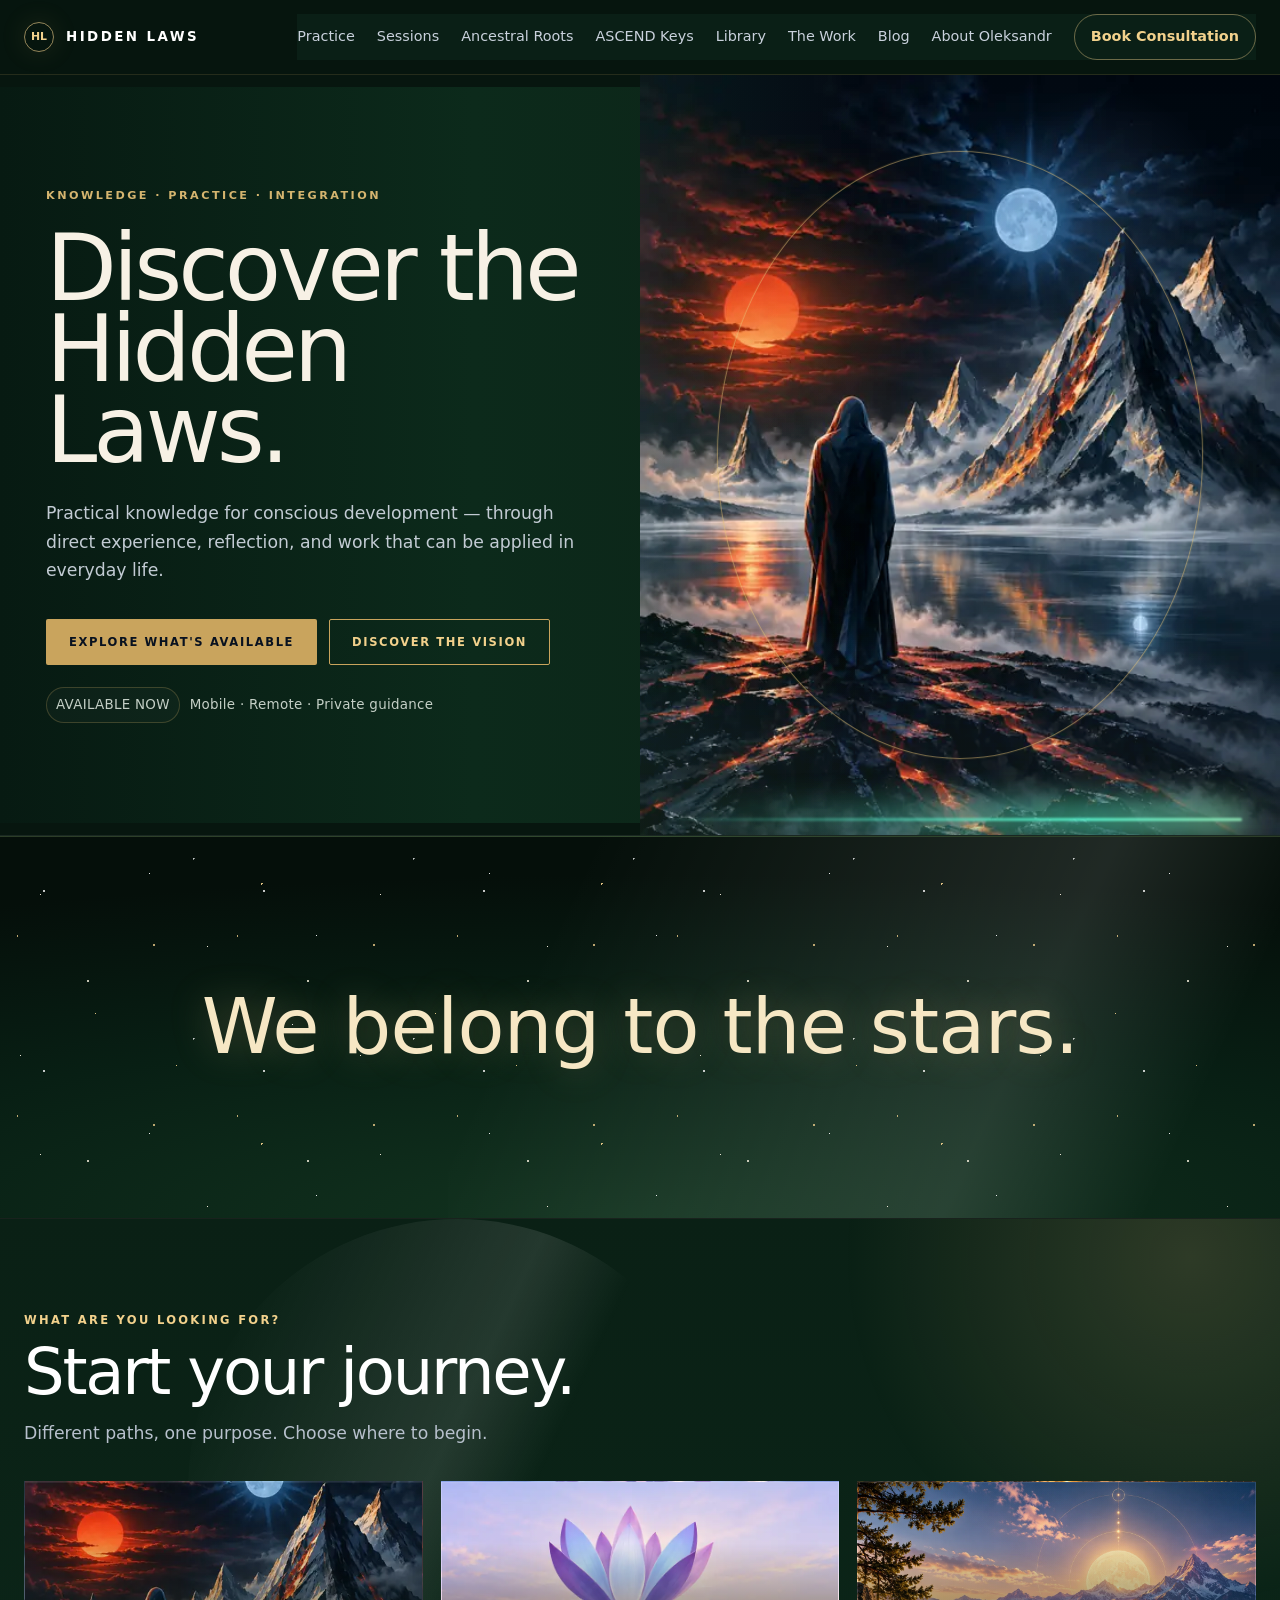
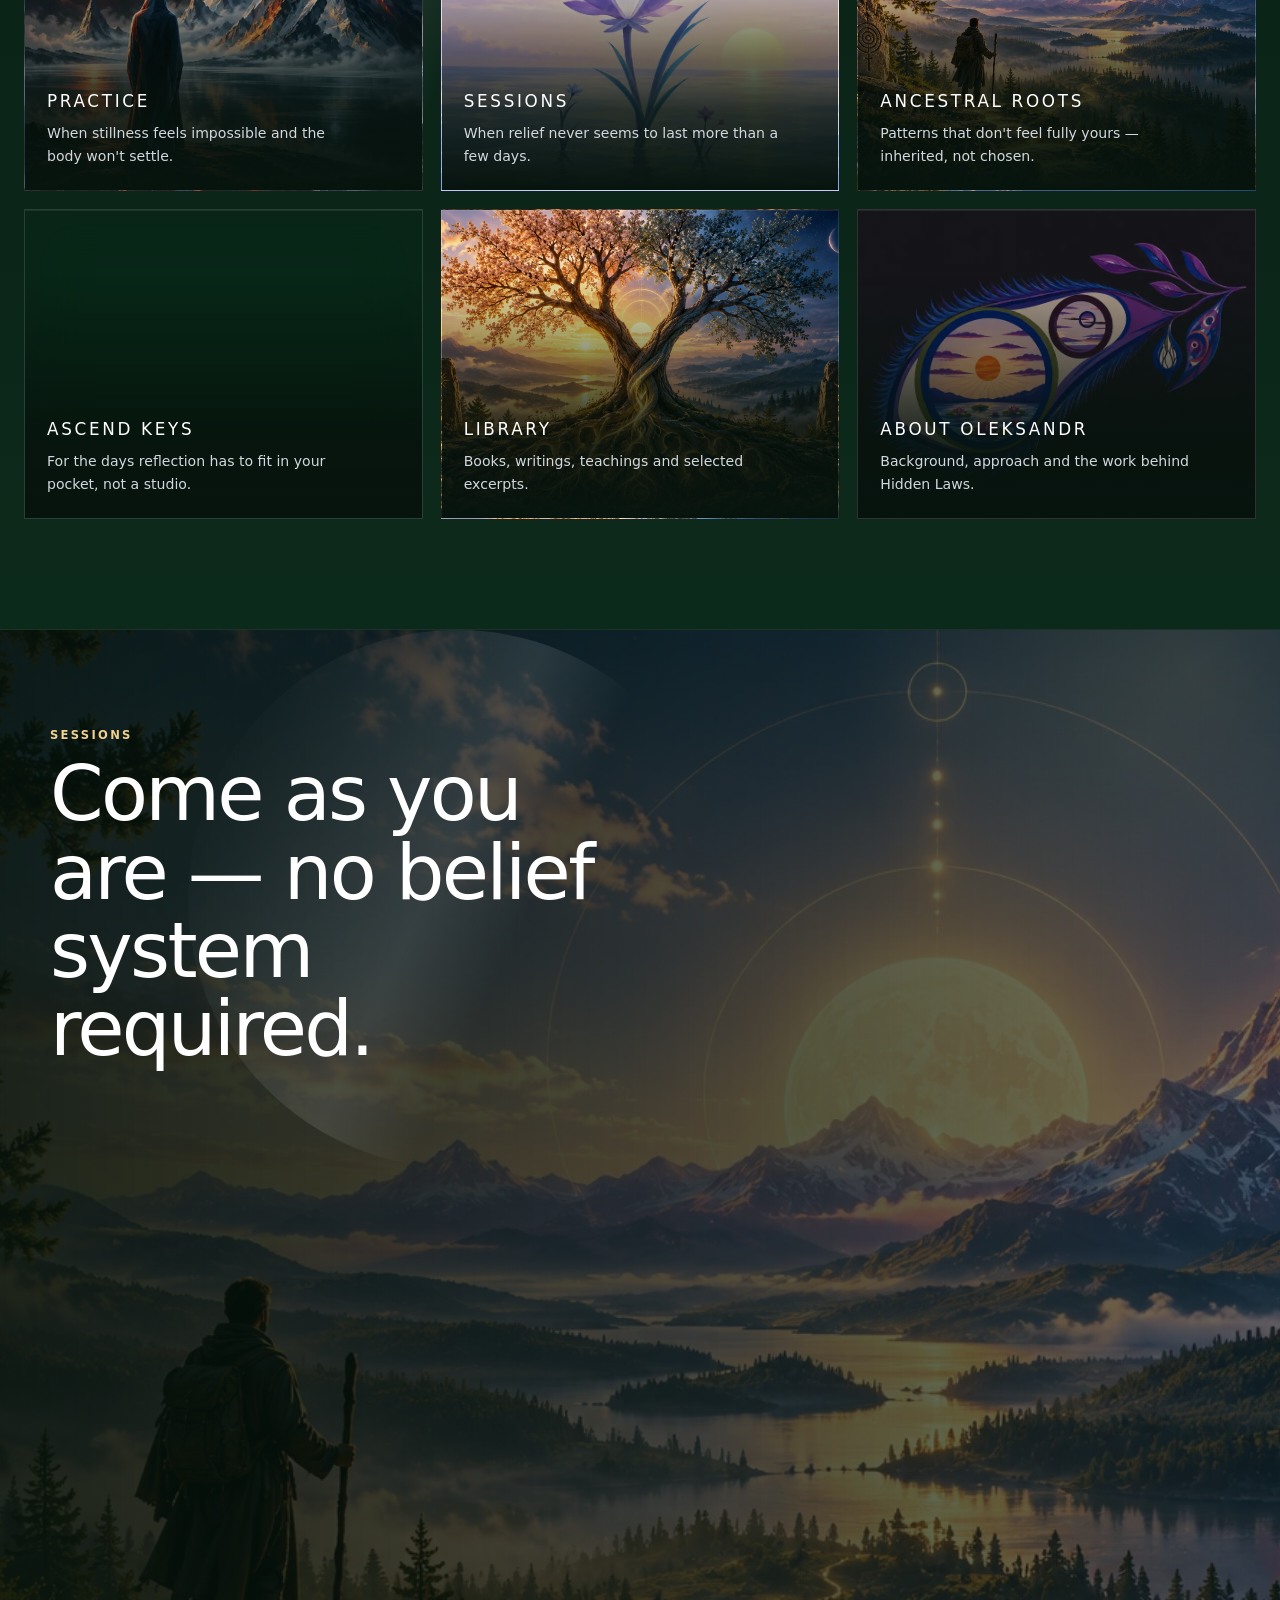
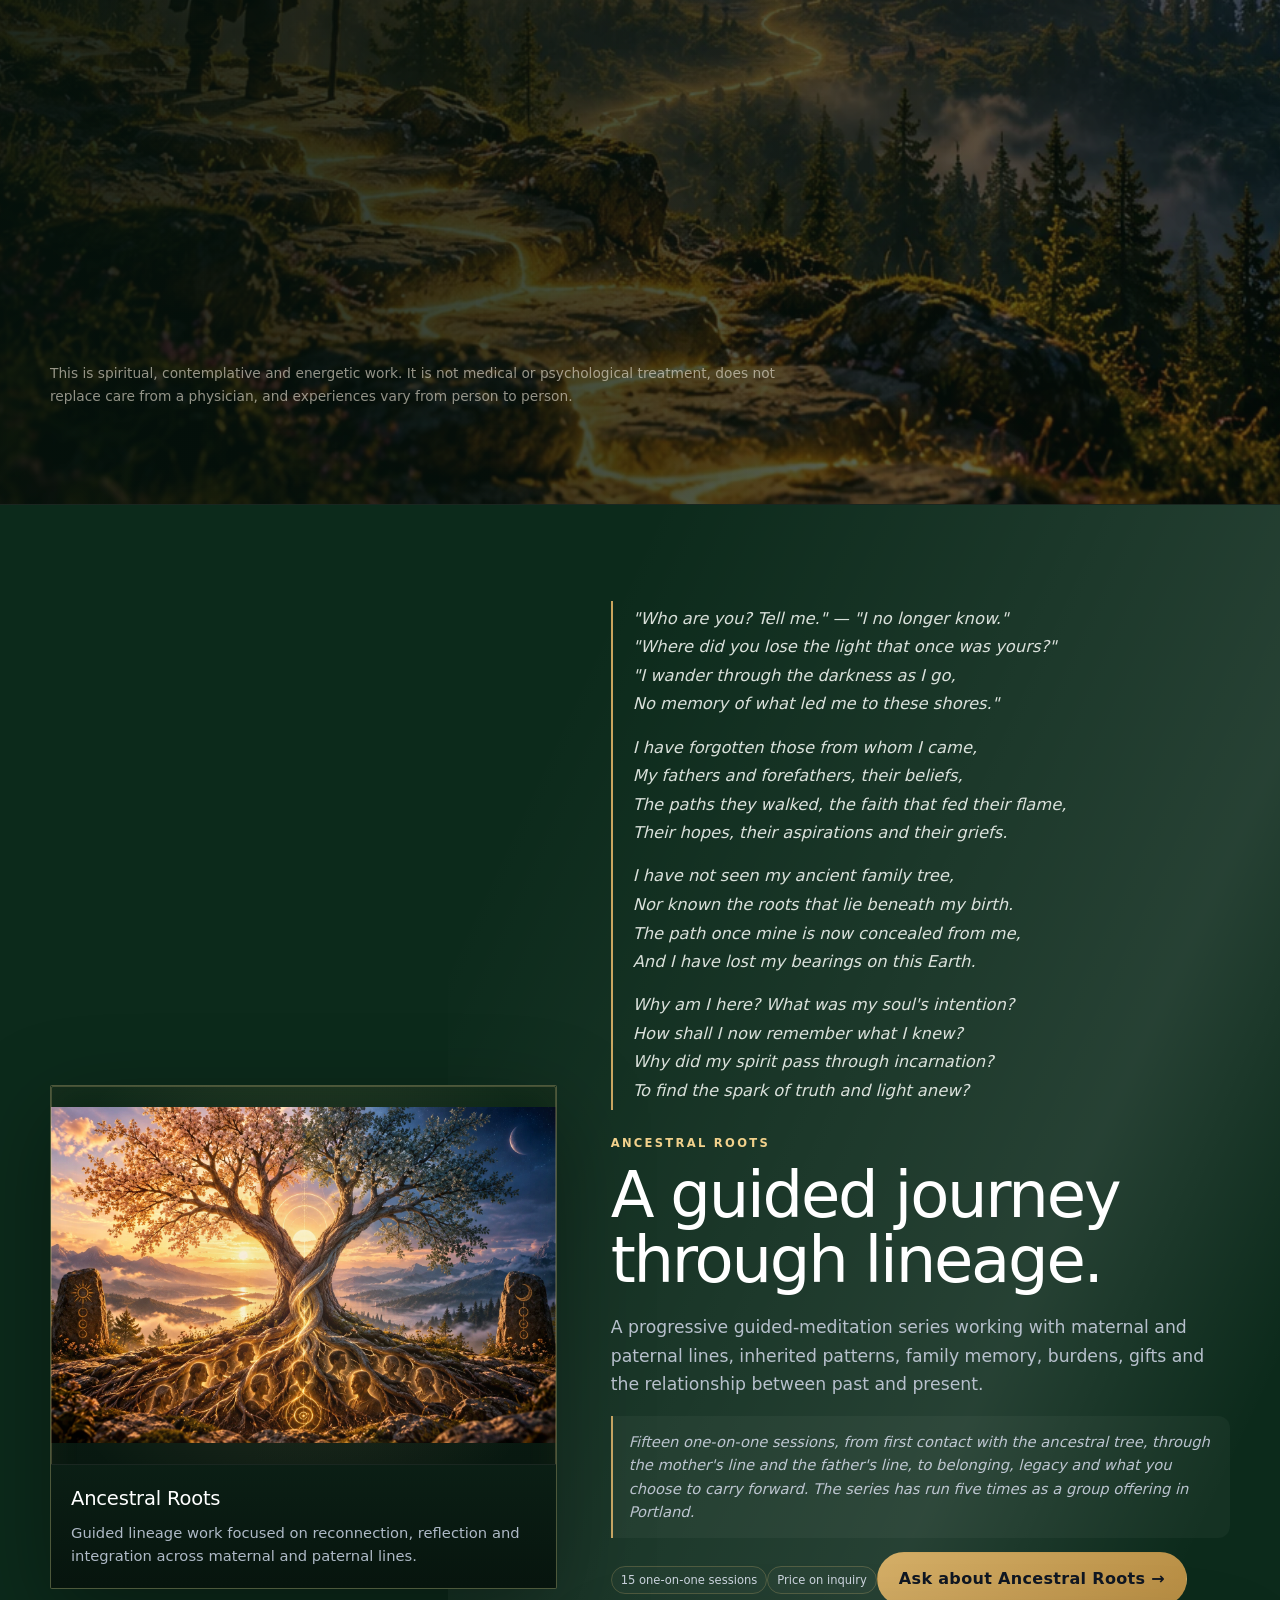
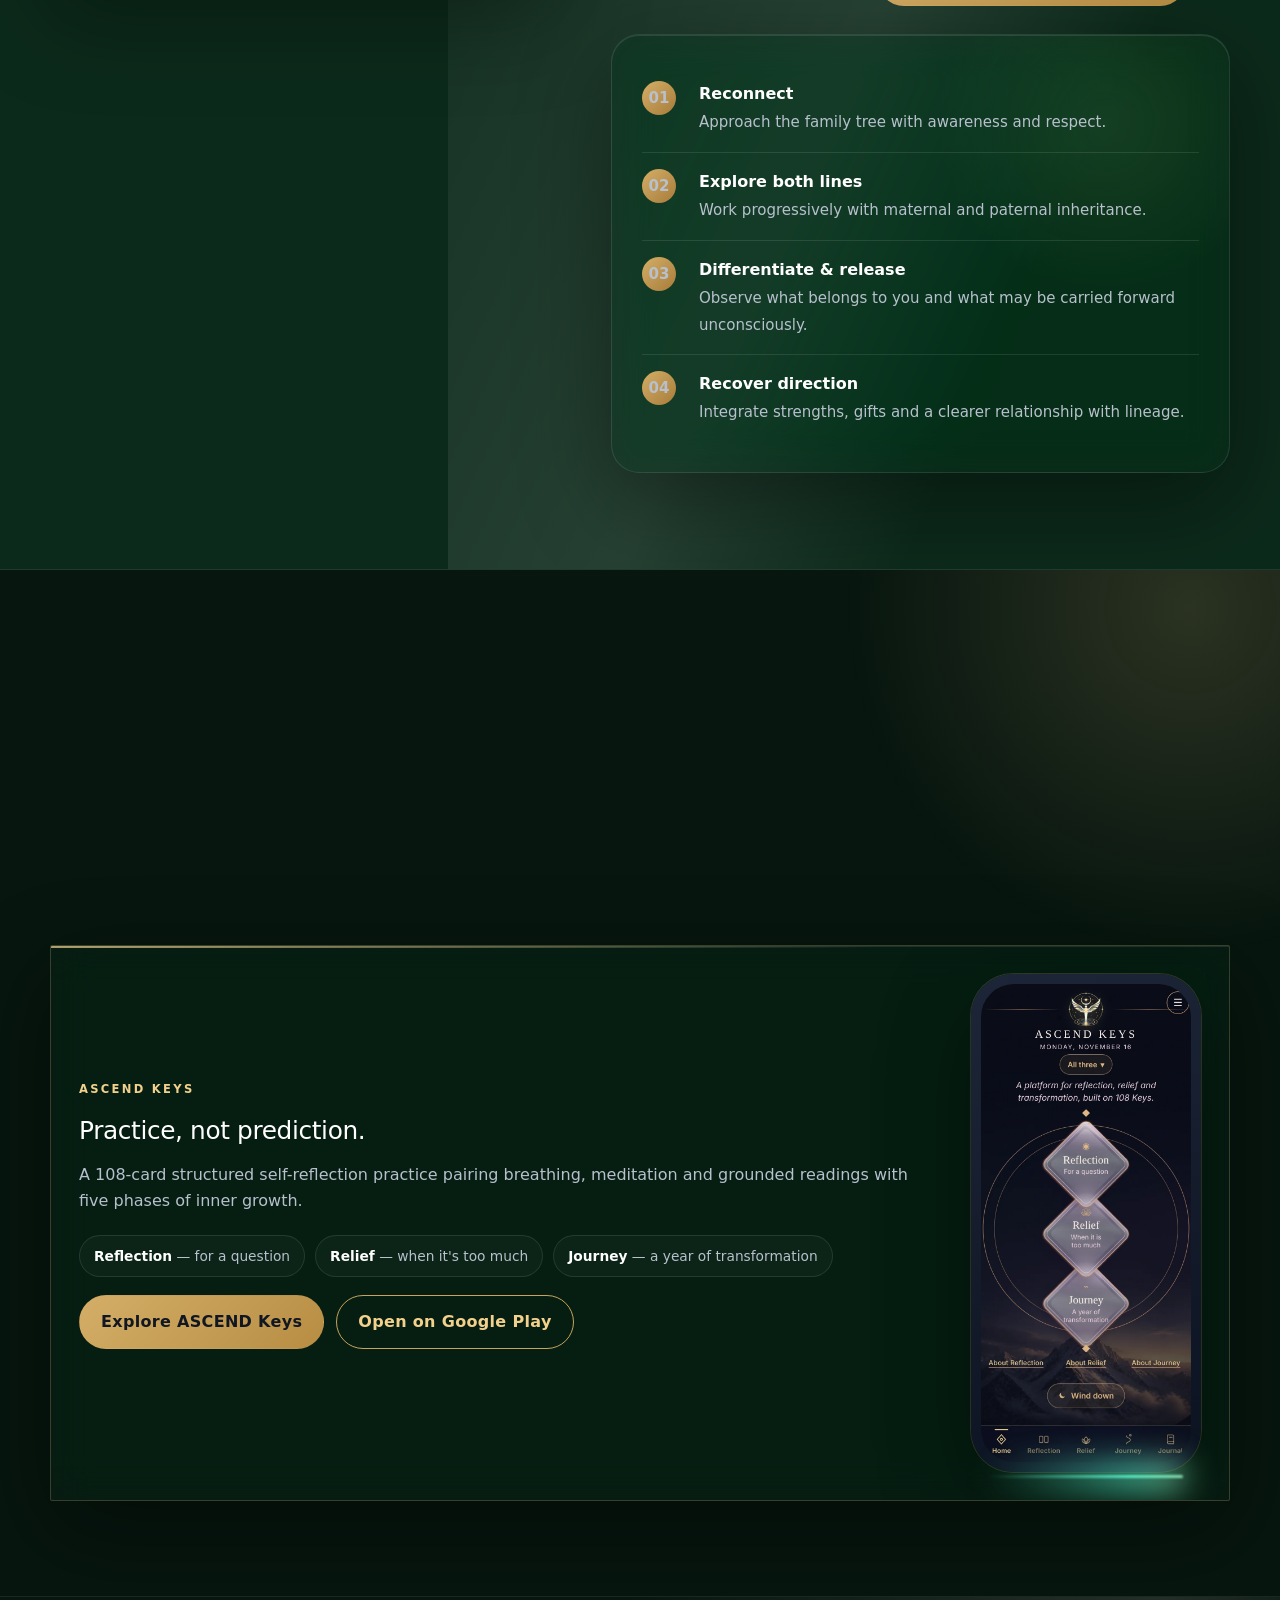
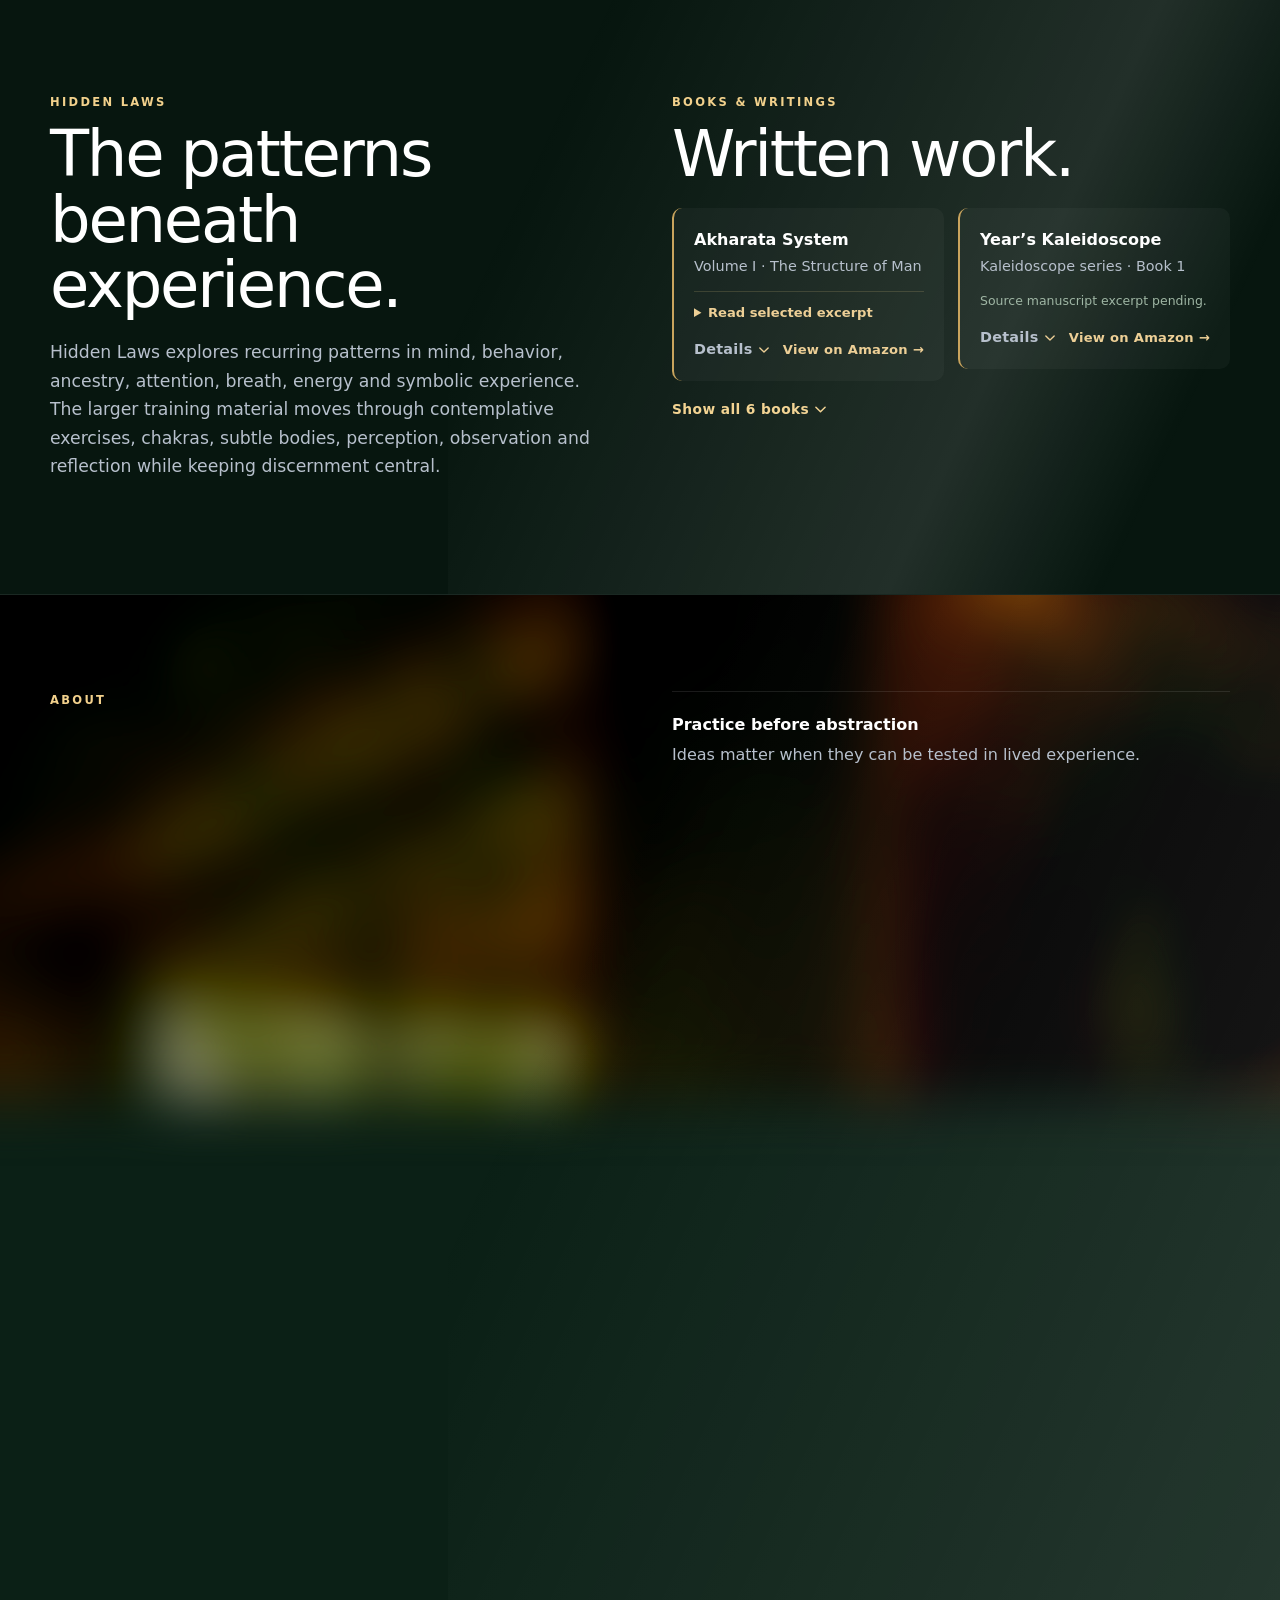
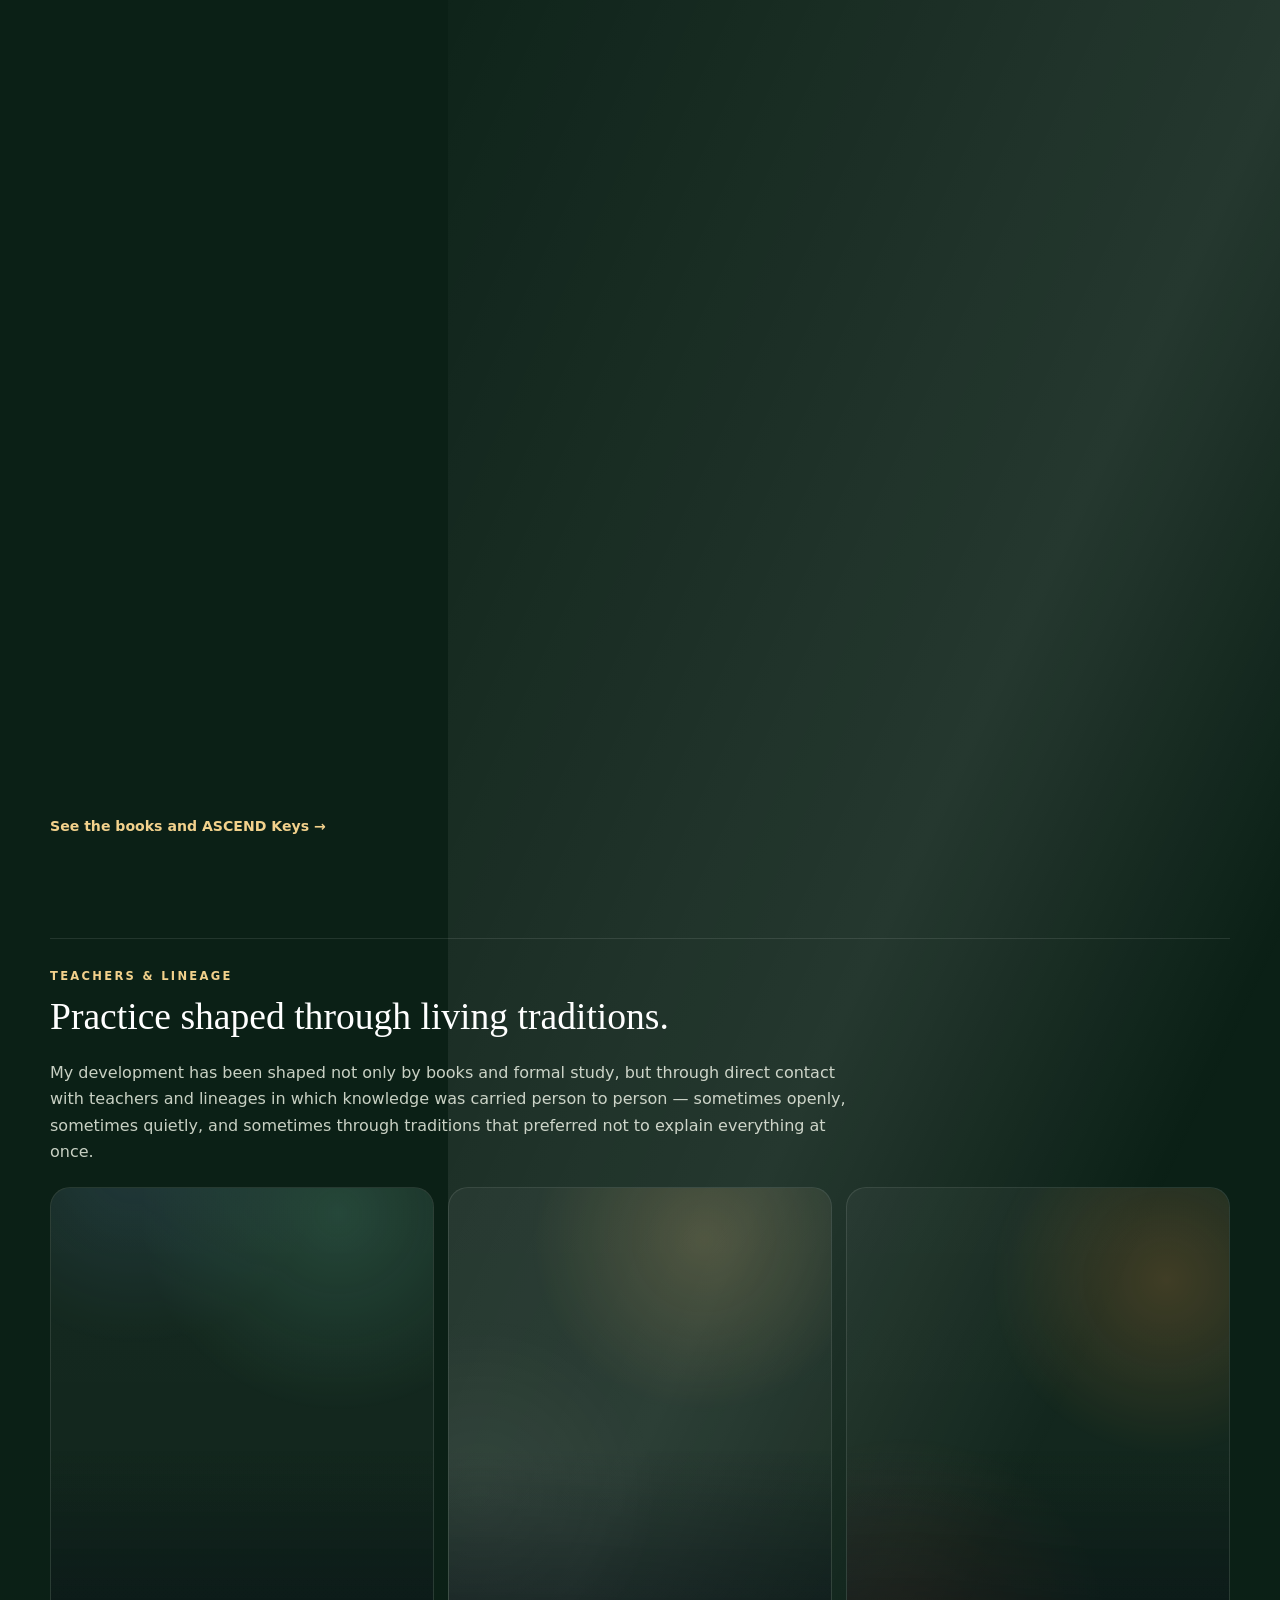
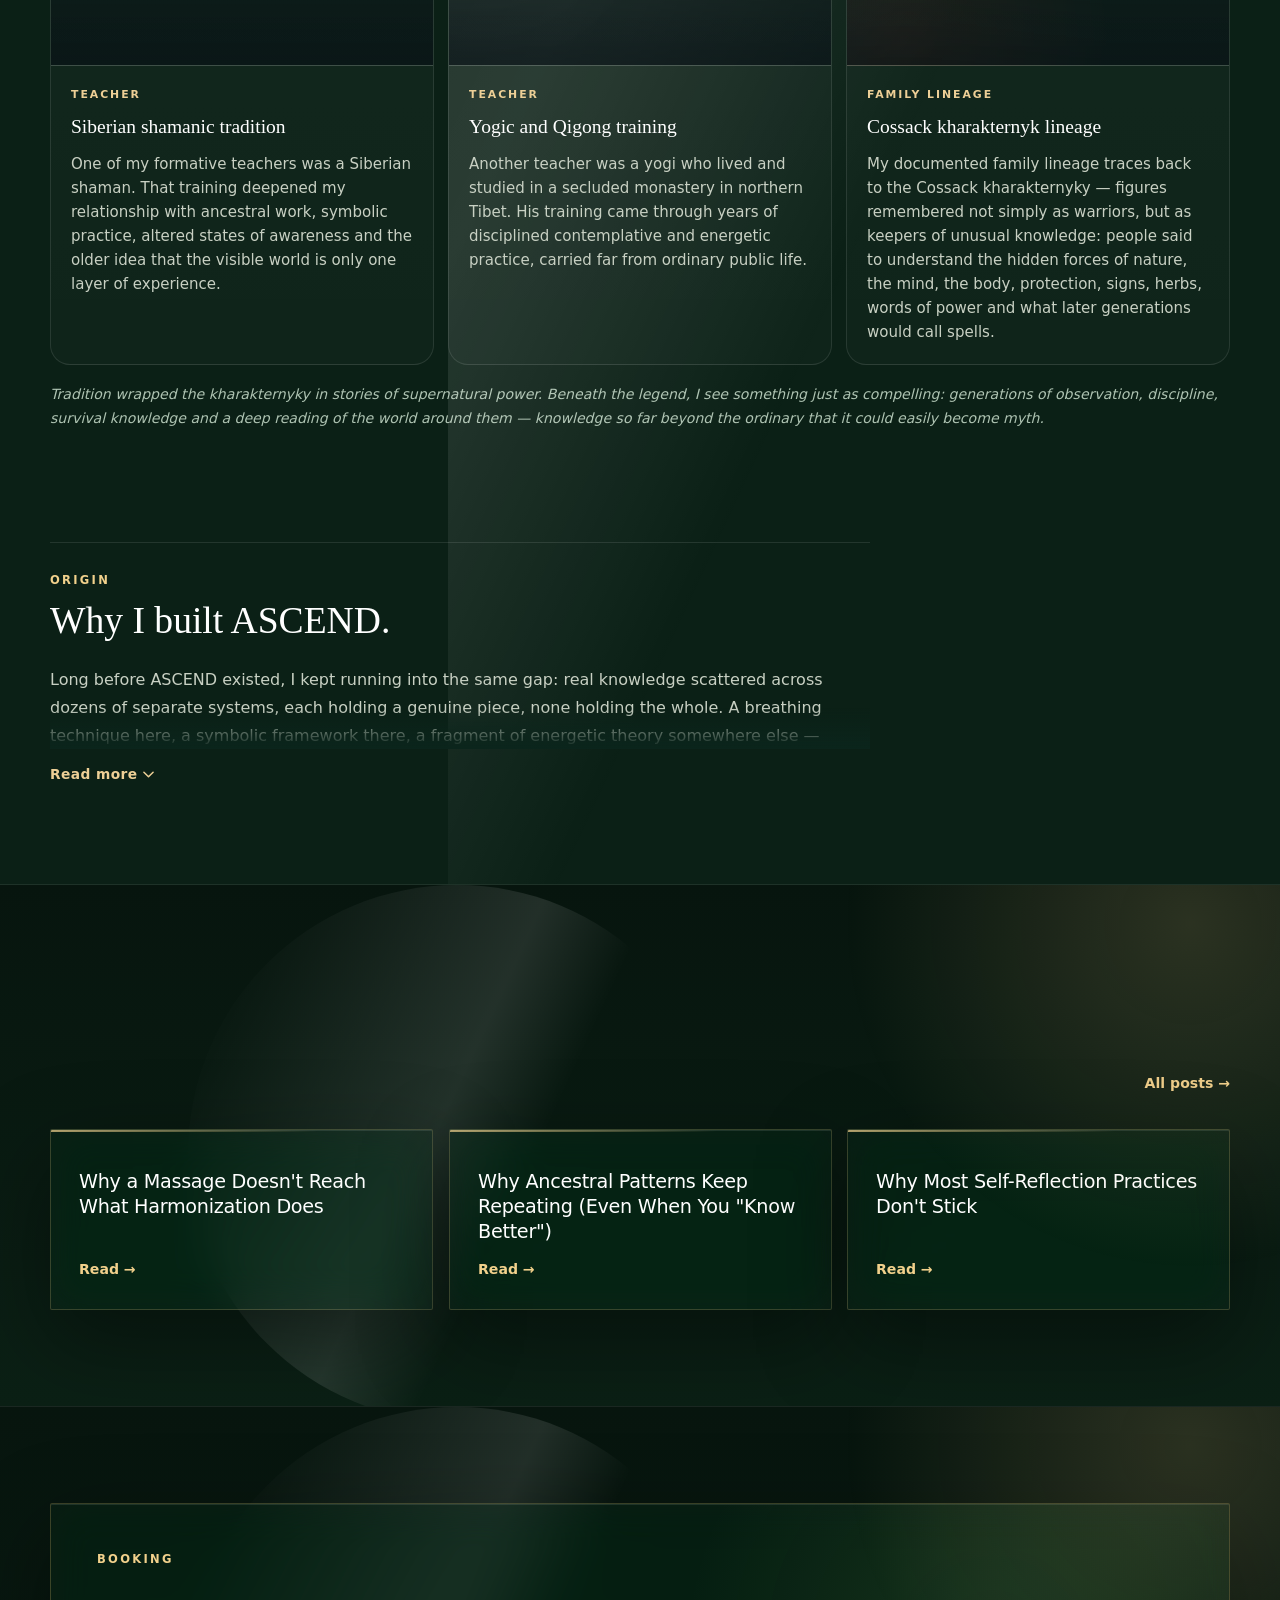
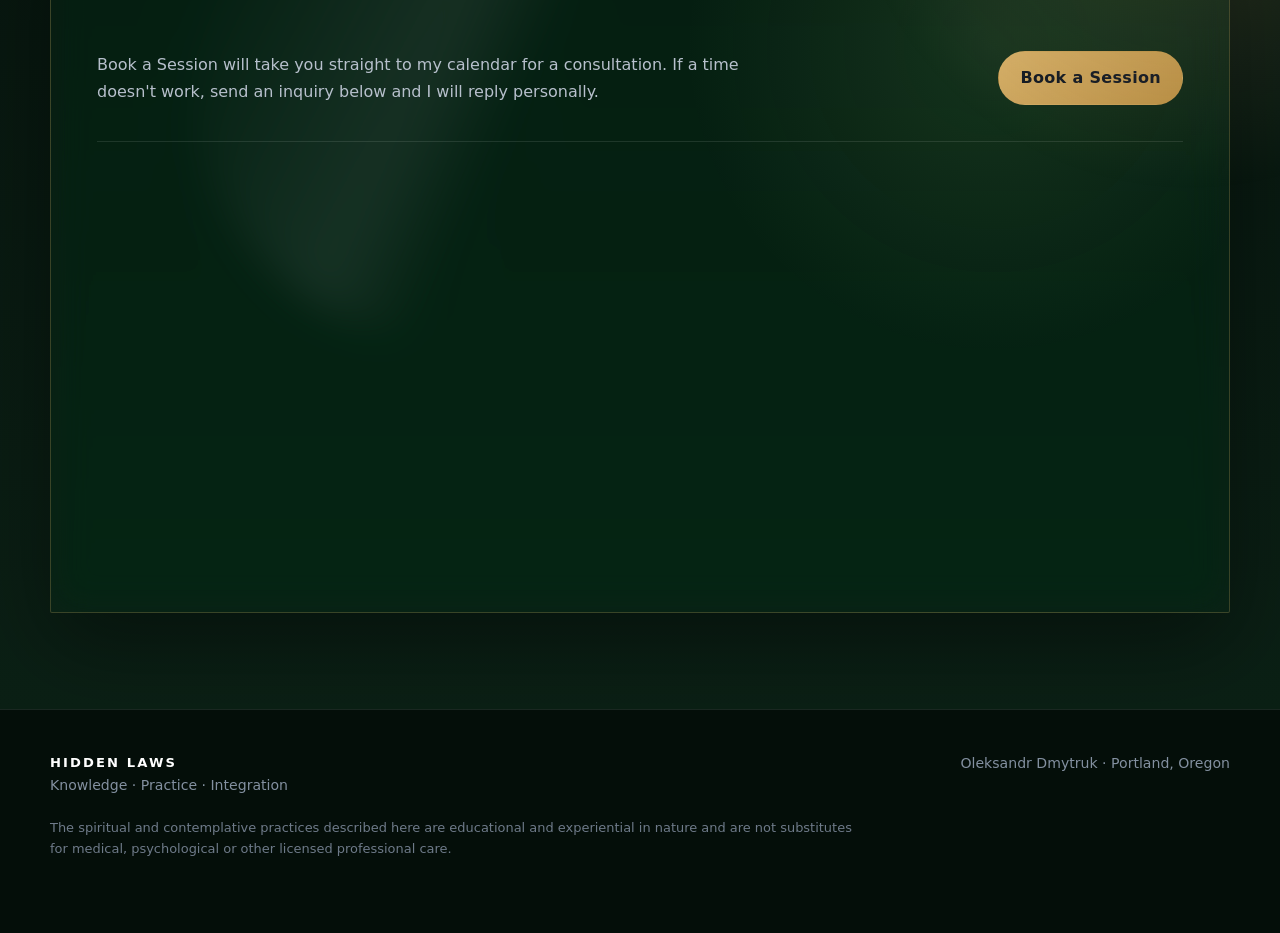
==== commit 238978ad: "Green/glass redesign: hero through footer, real depth, pain-point copy - Retint the cinematic layout" ====
--- a/index.html
+++ b/index.html
@@ -1,21 +1,141 @@
-<!doctype html><html lang="en"><head><meta charset="utf-8"><meta name="viewport" content="width=device-width,initial-scale=1"><title>Hidden Laws — Practice, Knowledge & Integration</title><style>
-:root{--green:#071c15;--green2:#0a251b;--green3:#133427;--gold:#e5bb70;--cream:#f6eddd;--muted:#c8caba;--line:rgba(227,188,119,.25)}*{box-sizing:border-box}html{scroll-behavior:smooth}body{margin:0;color:var(--cream);background:var(--green);font:15px/1.65 Arial,Helvetica,sans-serif}h1,h2,h3,.brand{font-family:Georgia,'Times New Roman',serif;font-weight:400}a{color:inherit;text-decoration:none}.wrap{width:min(1160px,calc(100% - 54px));margin:auto}.pill{display:inline-block;border:1px solid rgba(227,188,119,.48);color:#ecd0a2;border-radius:50px;padding:7px 13px;font-size:11px;letter-spacing:.06em}.eyebrow{color:var(--gold);text-transform:uppercase;letter-spacing:.19em;font-size:10px;font-weight:700}.btn{display:inline-block;border:1px solid var(--gold);border-radius:40px;padding:12px 24px;color:#f6e7cc;font-weight:600;font-size:12px;letter-spacing:.04em;background:rgba(5,24,17,.47)}.btn.solid{background:linear-gradient(125deg,#e9c589,#c99b53);color:#092117;border-color:#edcf91}.btn:hover{filter:brightness(1.09)}
-header{height:77px;position:absolute;z-index:10;top:0;left:0;width:100%;background:linear-gradient(180deg,rgba(4,21,15,.95),rgba(4,21,15,.46));border-bottom:1px solid rgba(233,195,121,.18)}nav{height:100%;display:flex;align-items:center;justify-content:space-between;gap:20px}.brand{font-size:20px;letter-spacing:.20em;color:#efcc90;white-space:nowrap}.brand:before{content:'✧';display:inline-grid;place-items:center;font-size:25px;line-height:1;width:42px;height:42px;border:1px solid #bfa06a;border-radius:50%;vertical-align:middle;margin-right:14px}.navlinks{display:flex;gap:25px;align-items:center;font-size:12px;color:#efe5d6}.navlinks a:hover{color:var(--gold)}.nav-cta{padding:9px 17px;border:1px solid #e2b36d;border-radius:30px;color:#edc780!important}.mobile-menu{display:none;color:#ecc98c;font-size:23px}
-.hero{position:relative;min-height:660px;overflow:hidden;display:flex;align-items:center;background:#061b14}.hero:before{content:'';position:absolute;inset:0;background-image:linear-gradient(90deg,rgba(3,22,15,.98) 0%,rgba(5,26,17,.95) 27%,rgba(5,26,17,.6) 57%,rgba(5,26,17,.12) 100%),url('[data-uri]');background-size:cover,cover;background-position:center,right 36%}.hero:after{content:'';position:absolute;inset:auto 0 0;height:130px;background:linear-gradient(transparent,#071c15)}.hero-inner{position:relative;z-index:1;padding-top:114px;padding-bottom:70px}.hero h1{font-size:clamp(59px,6.6vw,96px);line-height:1.03;letter-spacing:-.04em;max-width:730px;margin:16px 0 20px;color:#f6e4c5}.hero h1 em{color:#e1b776;font-style:normal}.hero p{max-width:520px;color:#d8d9c9;font-size:17px;line-height:1.75}.hero-actions{display:flex;gap:12px;flex-wrap:wrap;margin-top:33px}.hero-label{margin-top:29px;color:#c9b58e;font-size:11px;letter-spacing:.04em}.hero-label span{color:#f3d494}
-.path-strip{background:#ede7d9;padding:48px 0 52px;color:#16382a;border-bottom:1px solid #c4ab7f}.strip-heading{text-align:center;margin-bottom:27px}.strip-heading h2{font-size:37px;margin:4px 0;color:#16382a;line-height:1.12}.strip-heading p{margin:0;color:#687b6a}.path-grid{display:grid;grid-template-columns:repeat(4,1fr);border-top:1px solid #d8cbb3;border-bottom:1px solid #d8cbb3}.path{padding:22px 22px 18px;border-right:1px solid #d8cbb3;min-height:134px}.path:last-child{border-right:0}.path .symbol{font-size:30px;color:#a47c3d;font-family:Georgia,serif;height:42px}.path h3{margin:0;font-size:19px;line-height:1.2}.path p{font-size:12px;color:#617362;line-height:1.5;margin:9px 0 0}
-.section{padding:87px 0;position:relative;overflow:hidden}.section h2{font-size:clamp(37px,4.5vw,62px);line-height:1.12;margin:10px 0 20px;color:#f6e5c8;letter-spacing:-.028em}.section-intro{color:#ccd2c6;font-size:16px;max-width:730px;line-height:1.75}.section-lead{max-width:560px}.sessions{background:linear-gradient(120deg,rgba(4,26,18,.93),rgba(5,28,20,.85)),url('[data-uri]') center/cover}.sessions:before{content:'';position:absolute;inset:-36px;background:url('[data-uri]') center/cover;filter:blur(25px);opacity:.22;pointer-events:none}.sessions .wrap{position:relative}.session-grid{display:grid;grid-template-columns:repeat(4,1fr);gap:13px;margin-top:37px}.service{border:1px solid rgba(228,183,110,.38);border-radius:13px;background:rgba(6,28,21,.65);padding:22px 18px;min-height:224px;display:flex;flex-direction:column}.service .mini{font-size:10px;letter-spacing:.18em;color:#e3bd80;font-weight:700;text-transform:uppercase}.service h3{font-size:26px;line-height:1.18;margin:13px 0}.service p{font-size:12px;color:#c7d0c4;margin:0 0 19px}.service .action{color:#edc88e;font-size:12px;margin-top:auto}.status{display:inline-block;border:1px solid #b49559;border-radius:40px;padding:6px 13px;color:#d7c49d;font-size:10px;letter-spacing:.09em;margin-left:16px;vertical-align:middle}
-.vision{background:#0b241a;padding:0!important}.vision-grid{display:grid;grid-template-columns:1.08fr .92fr;min-height:540px}.vision-img{position:relative;background:url('[data-uri]